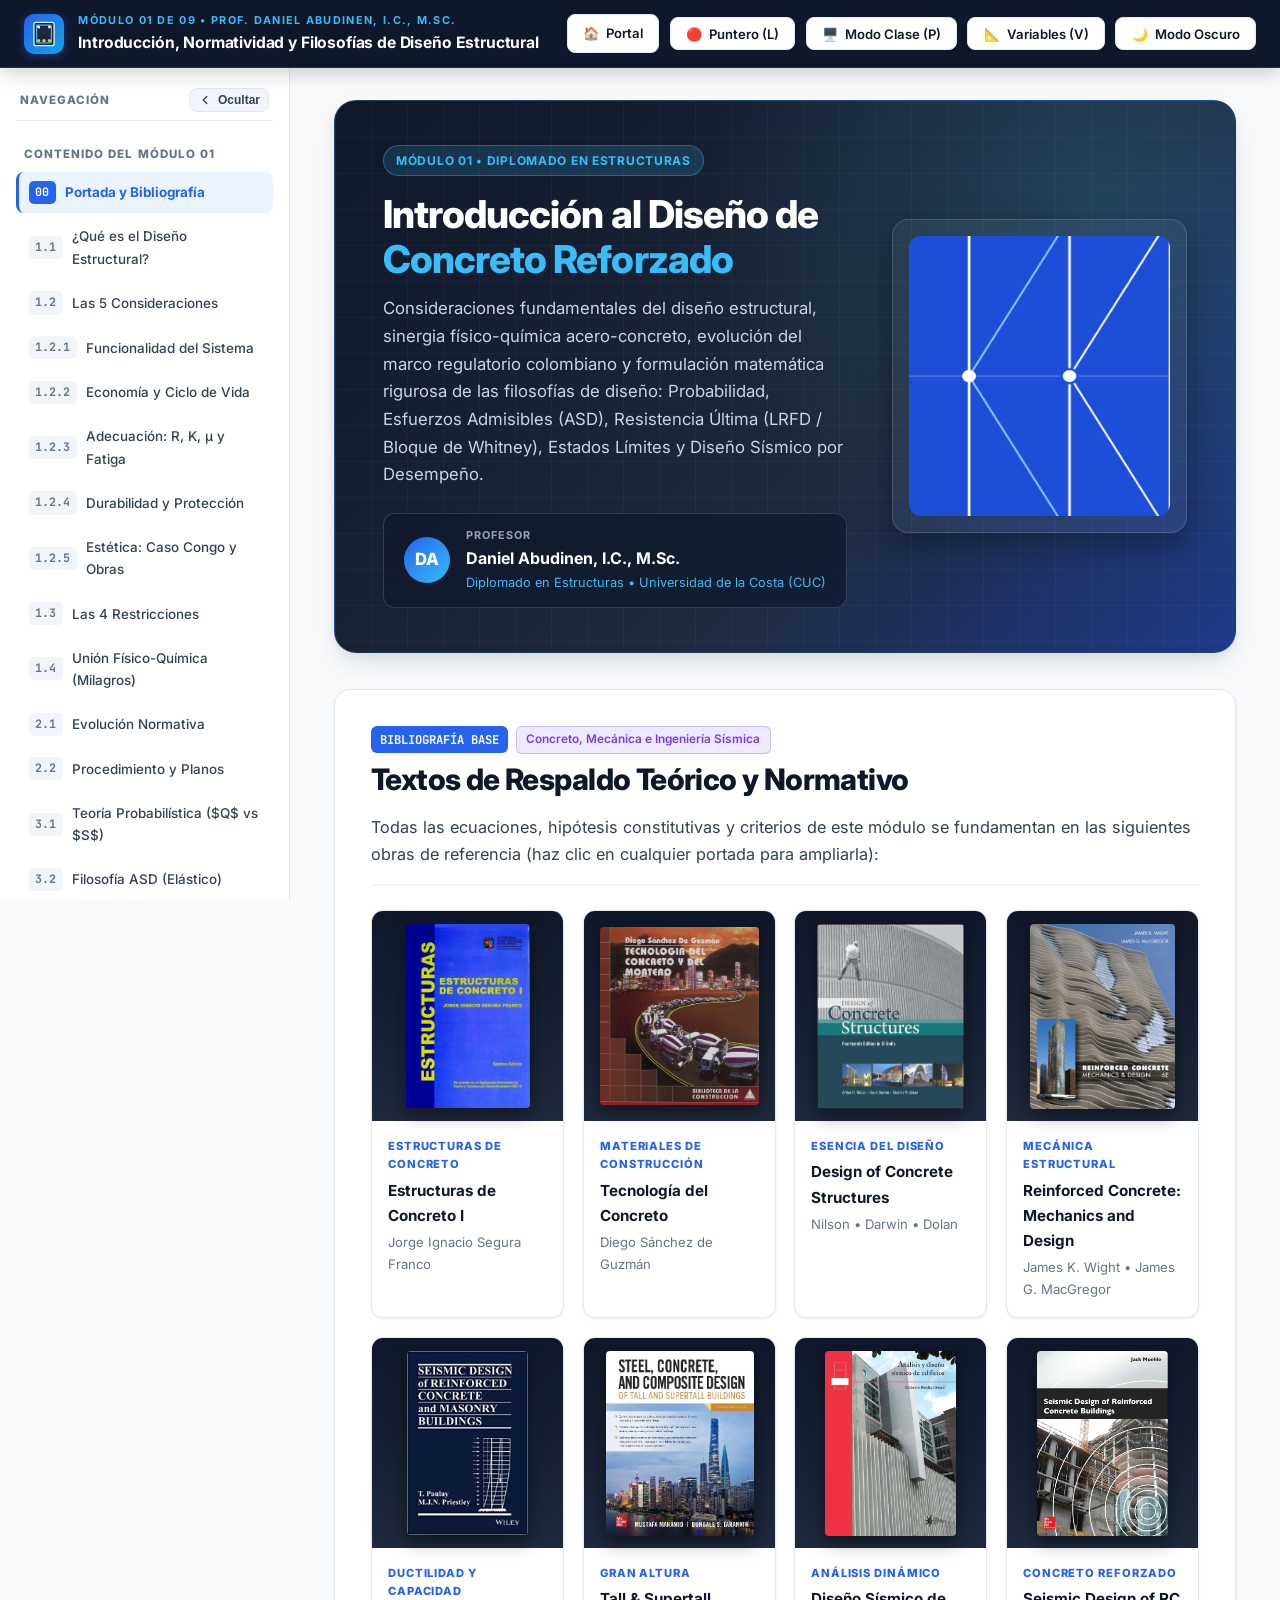
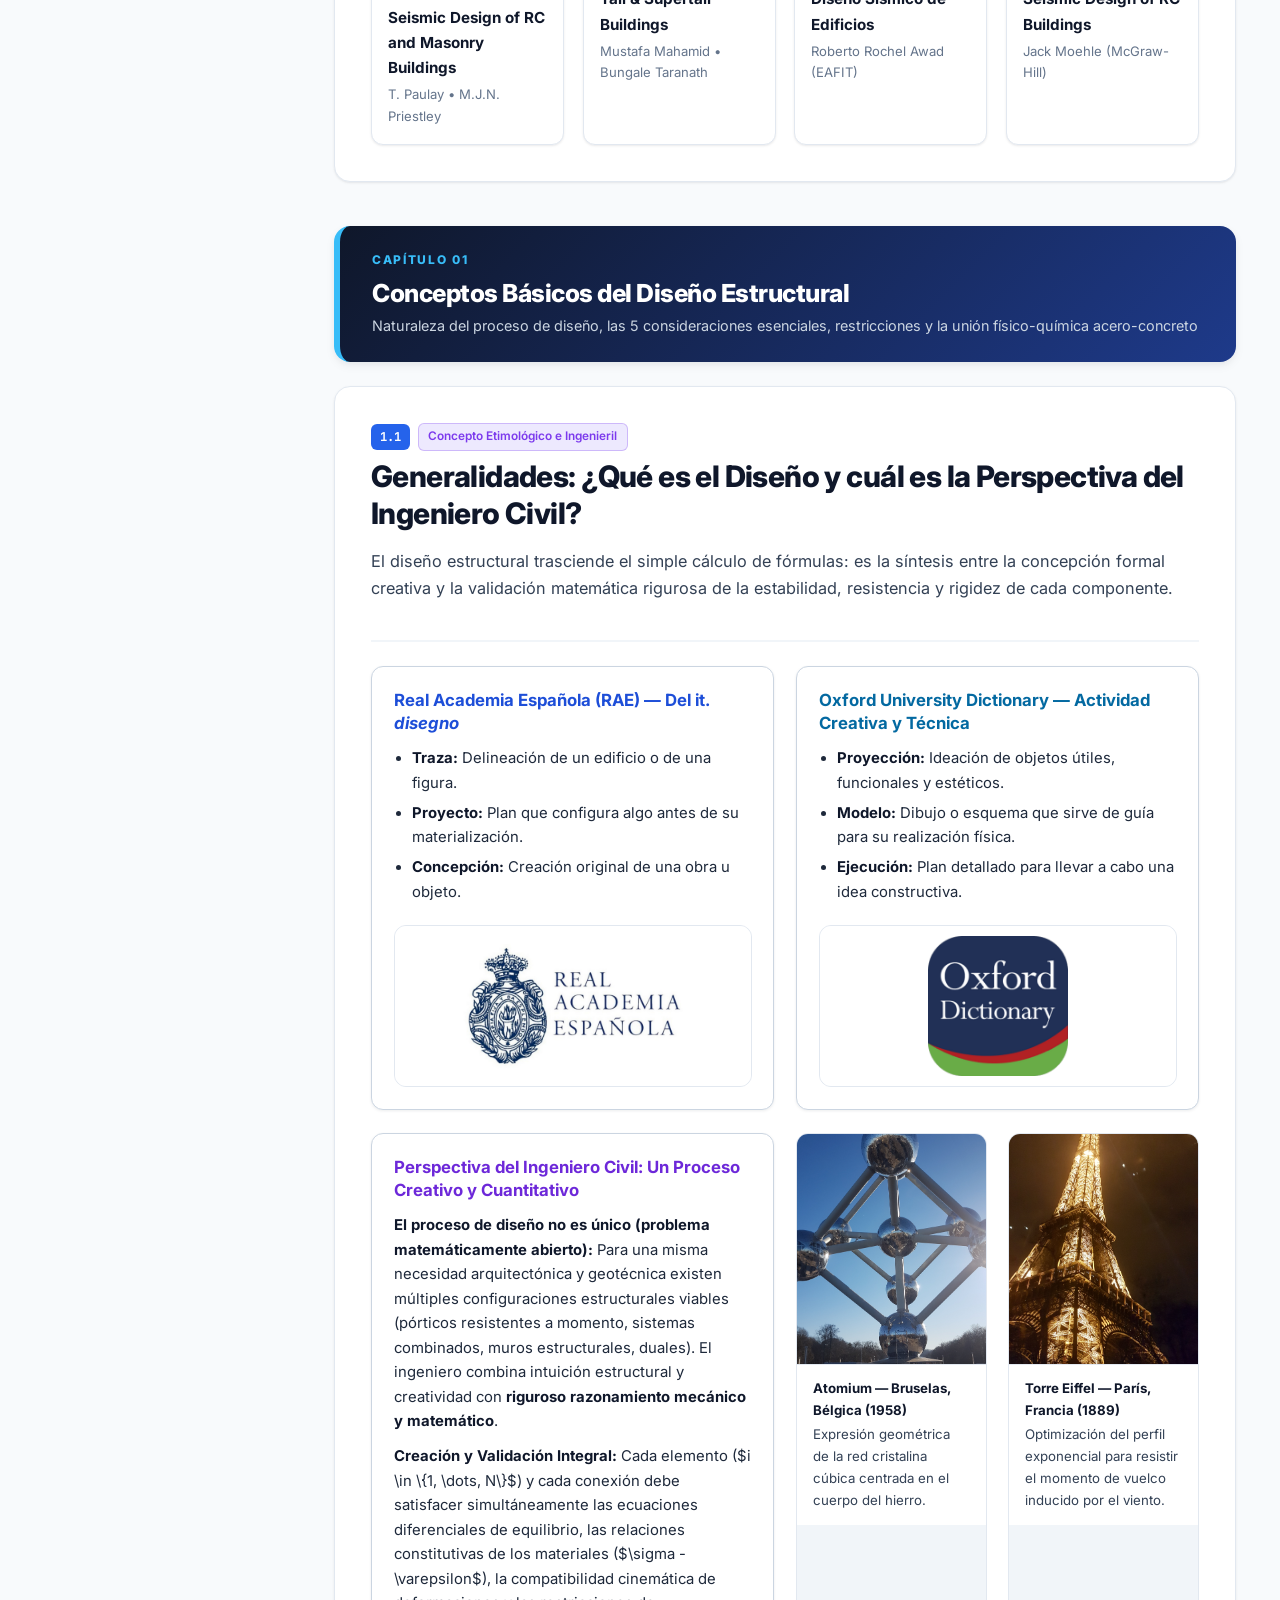
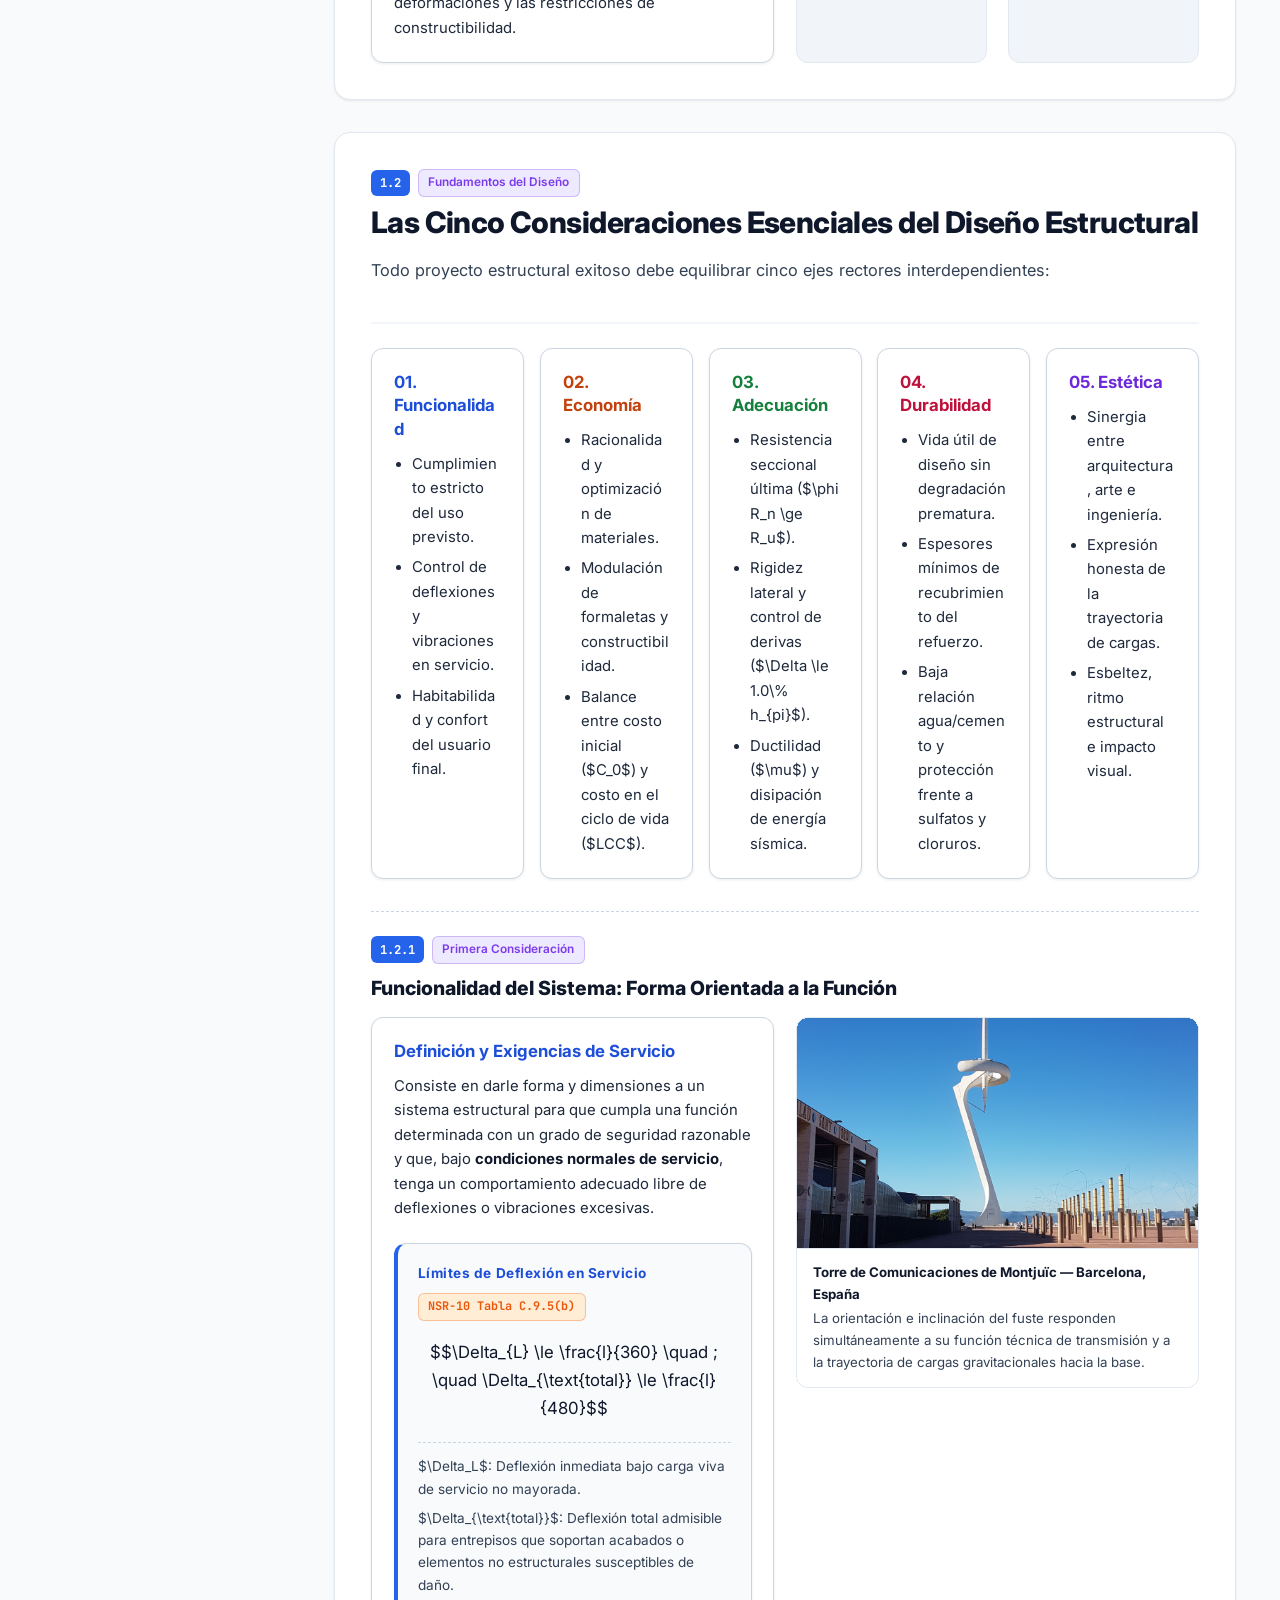
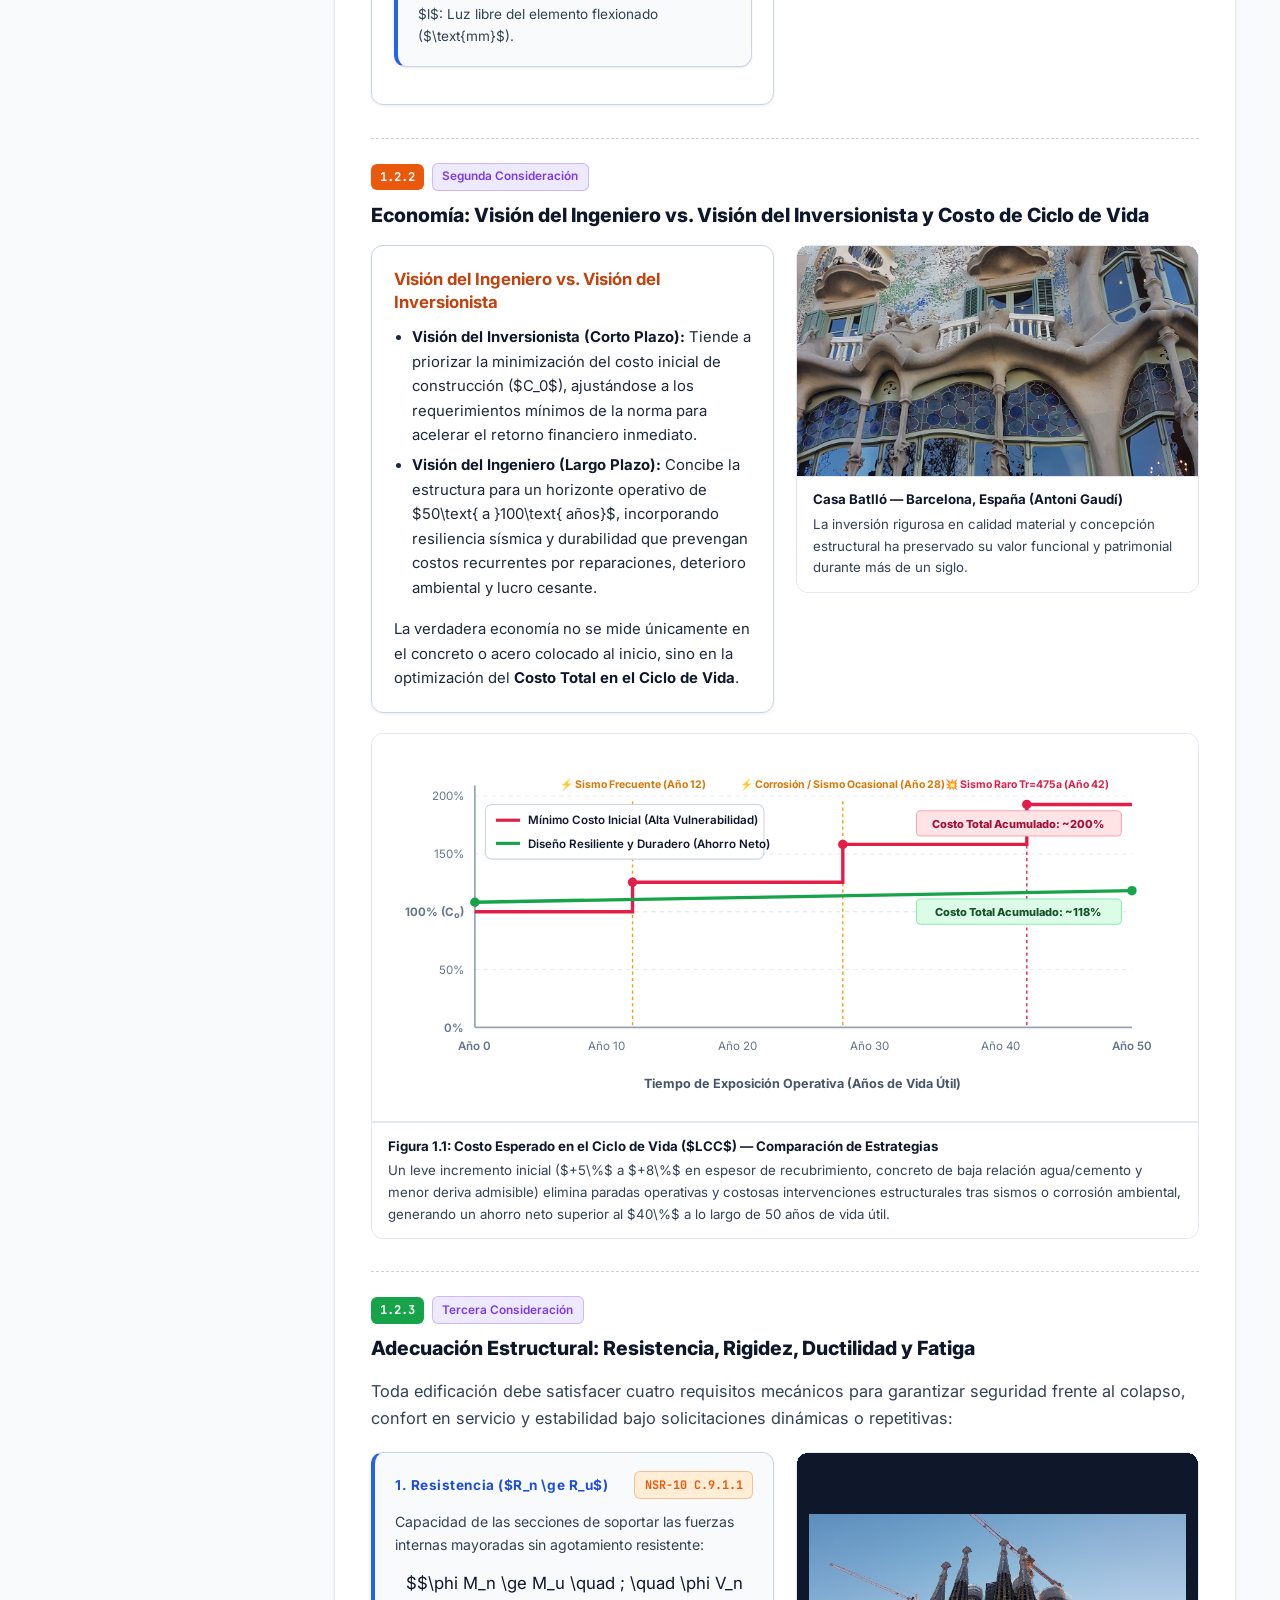
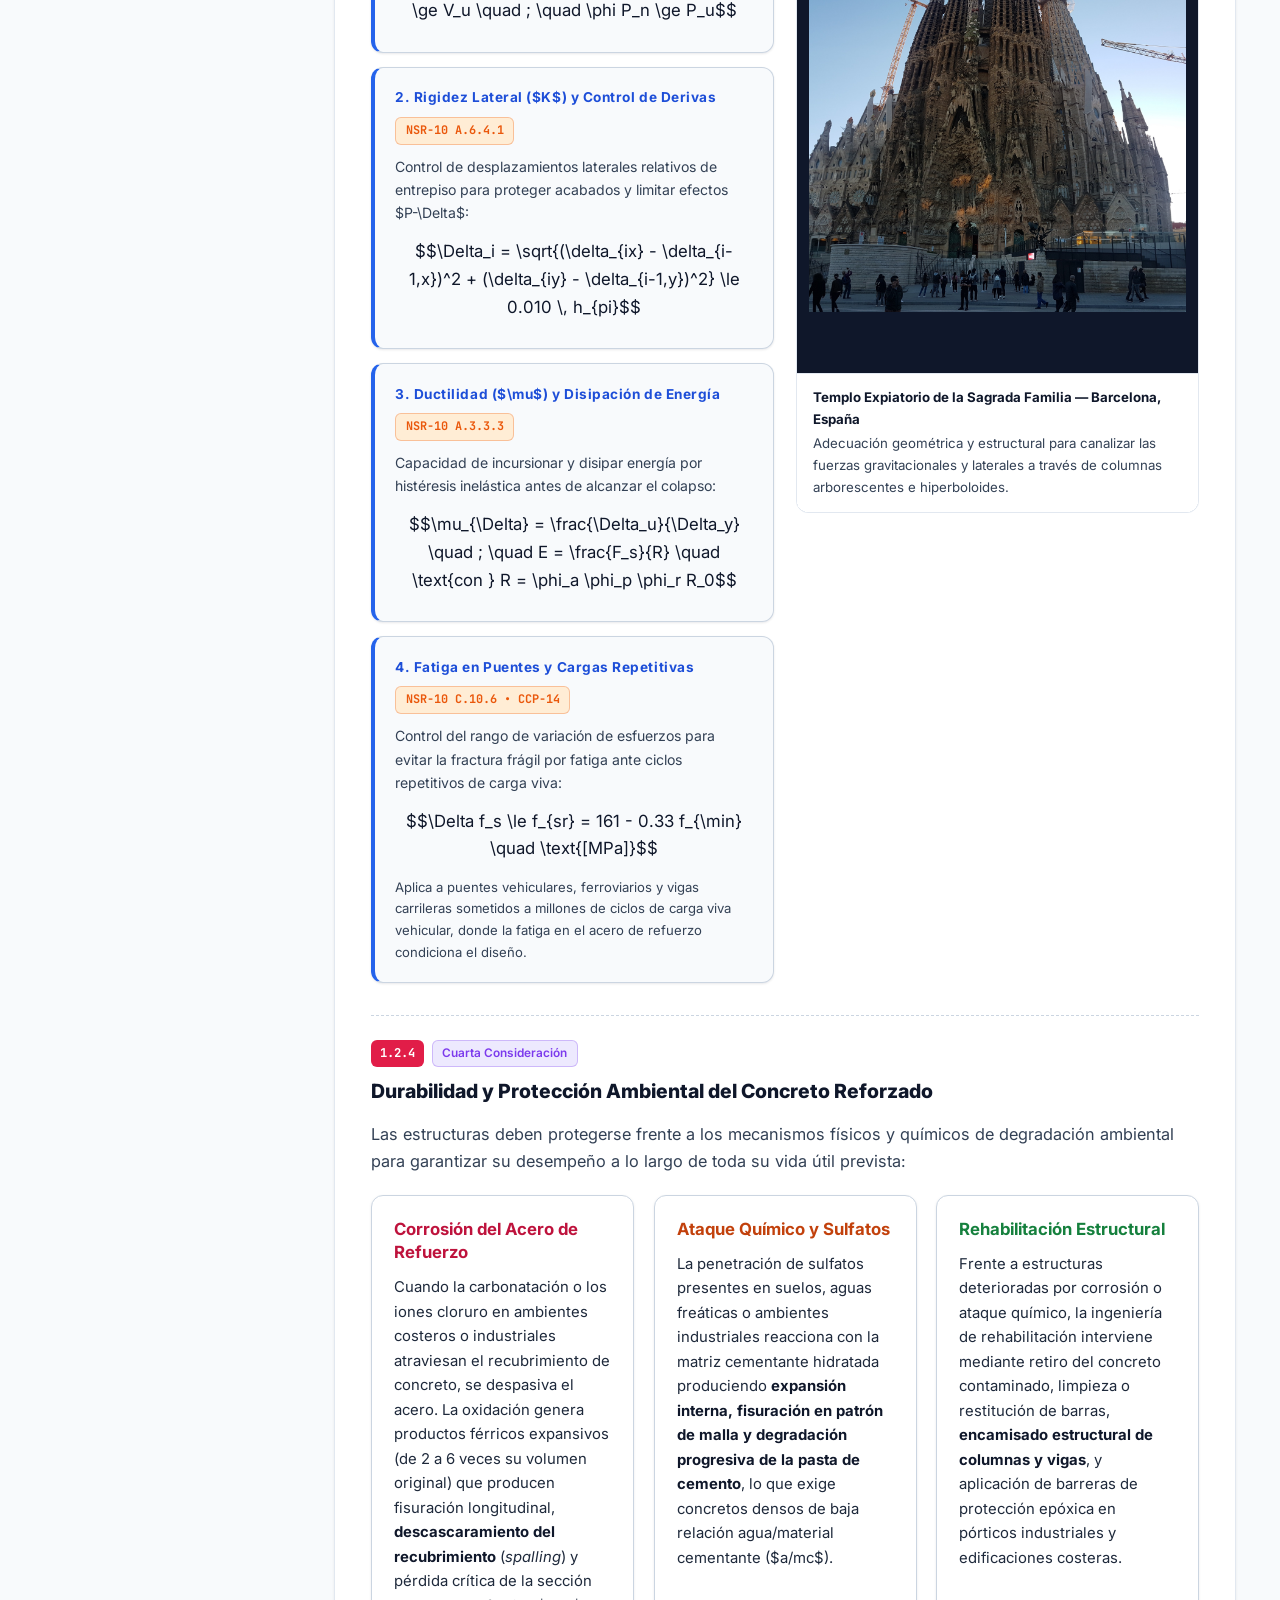
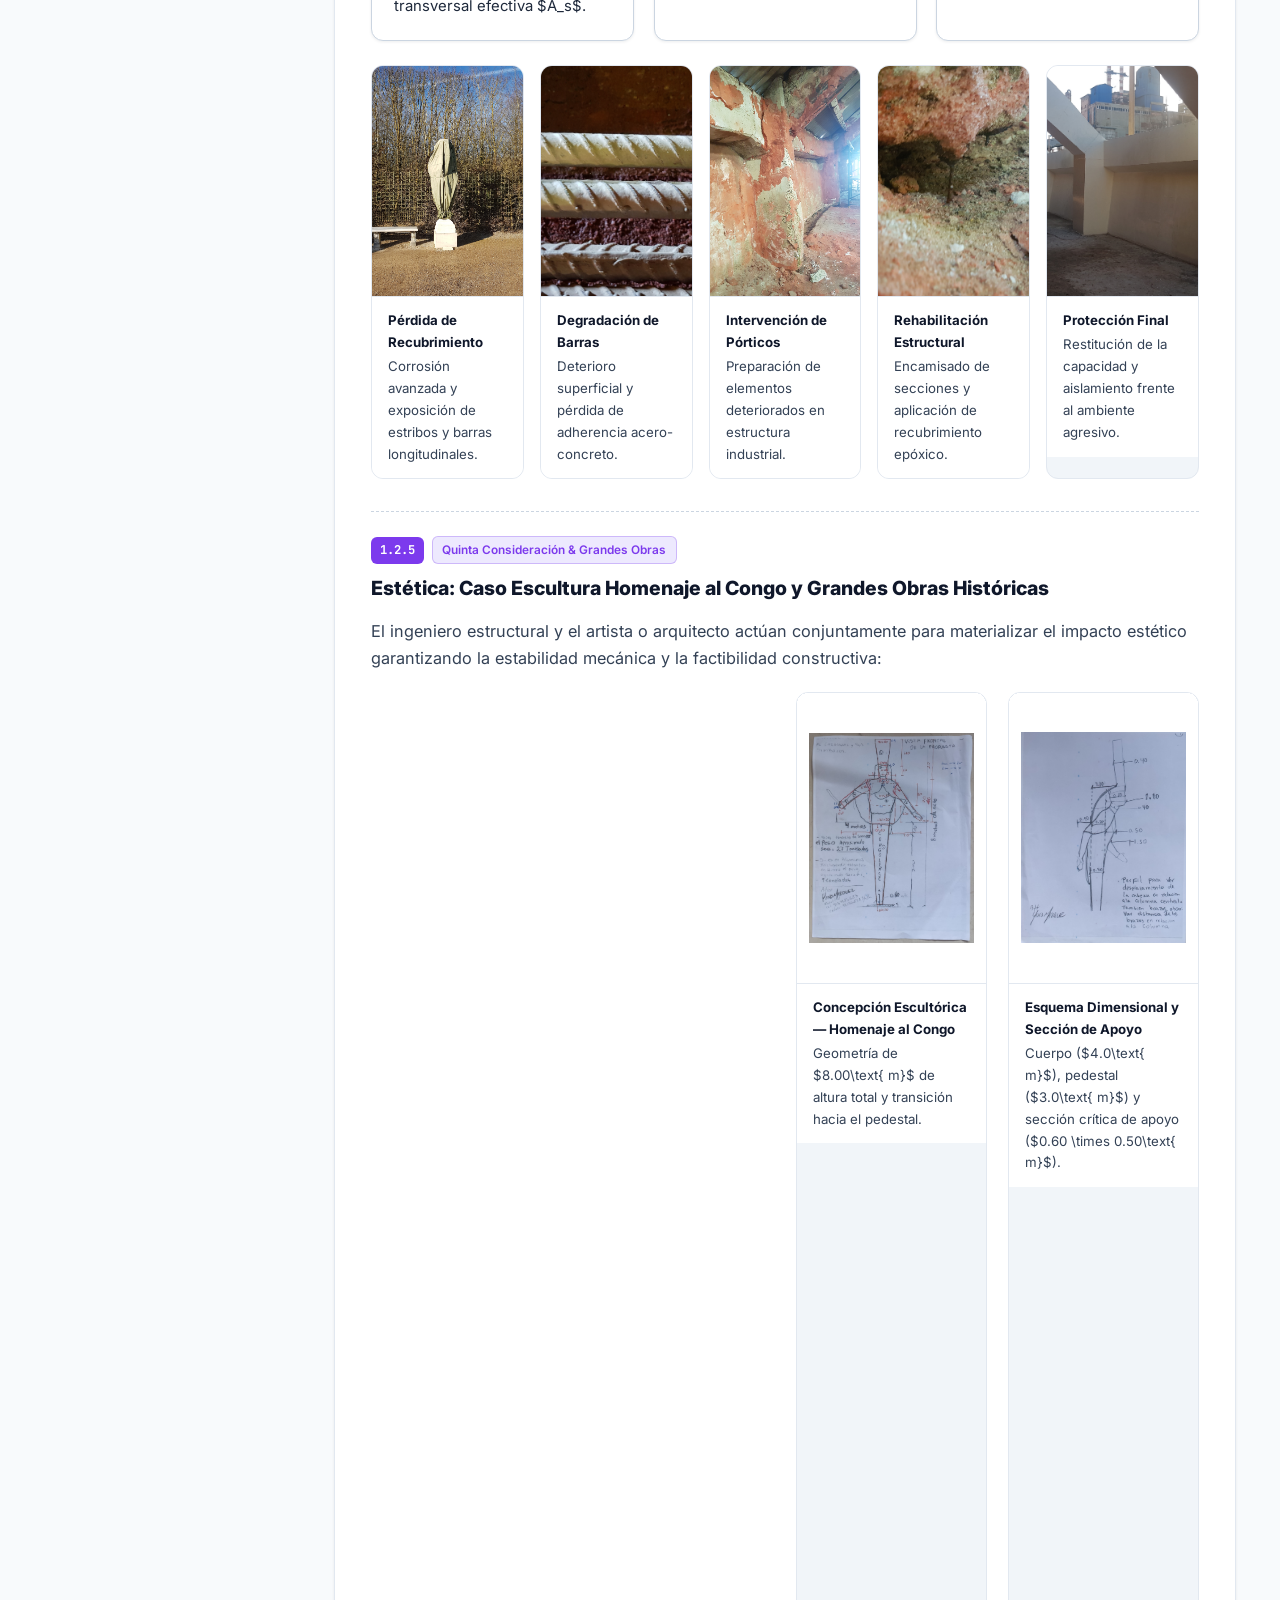
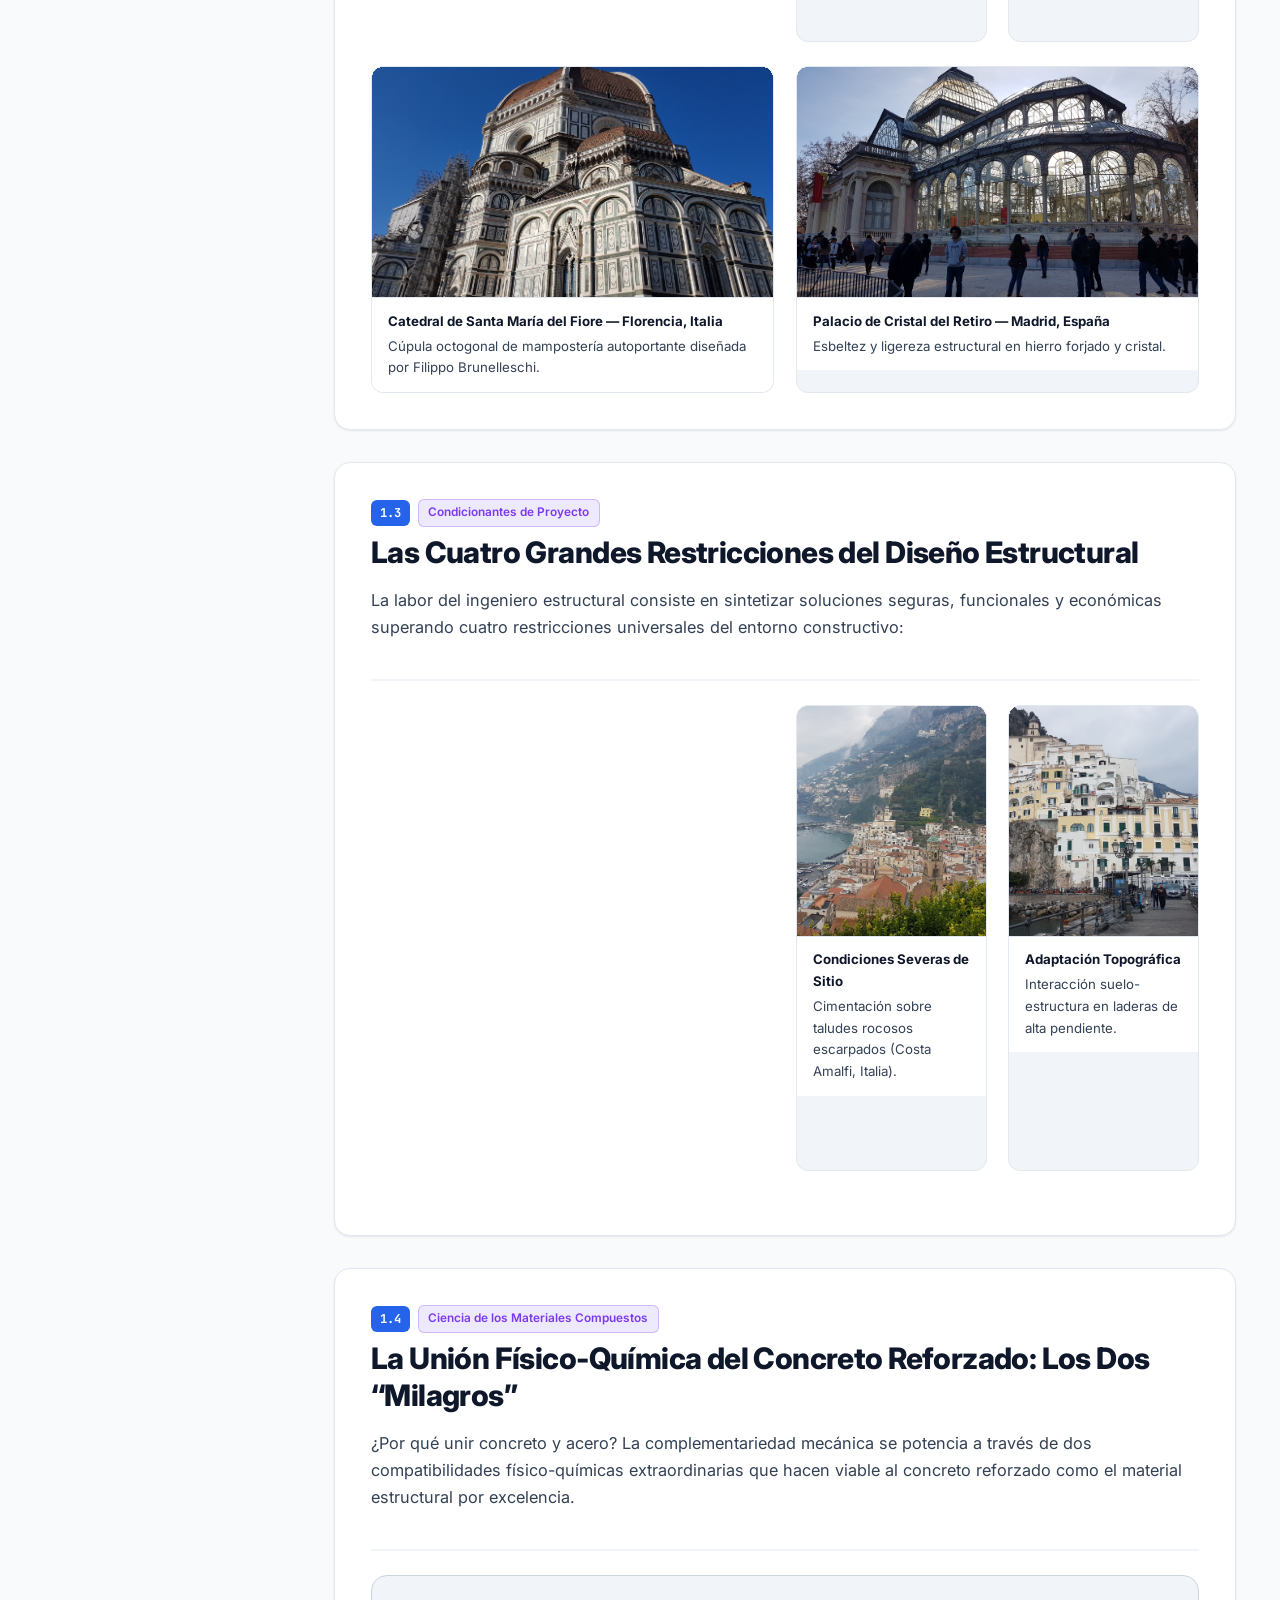
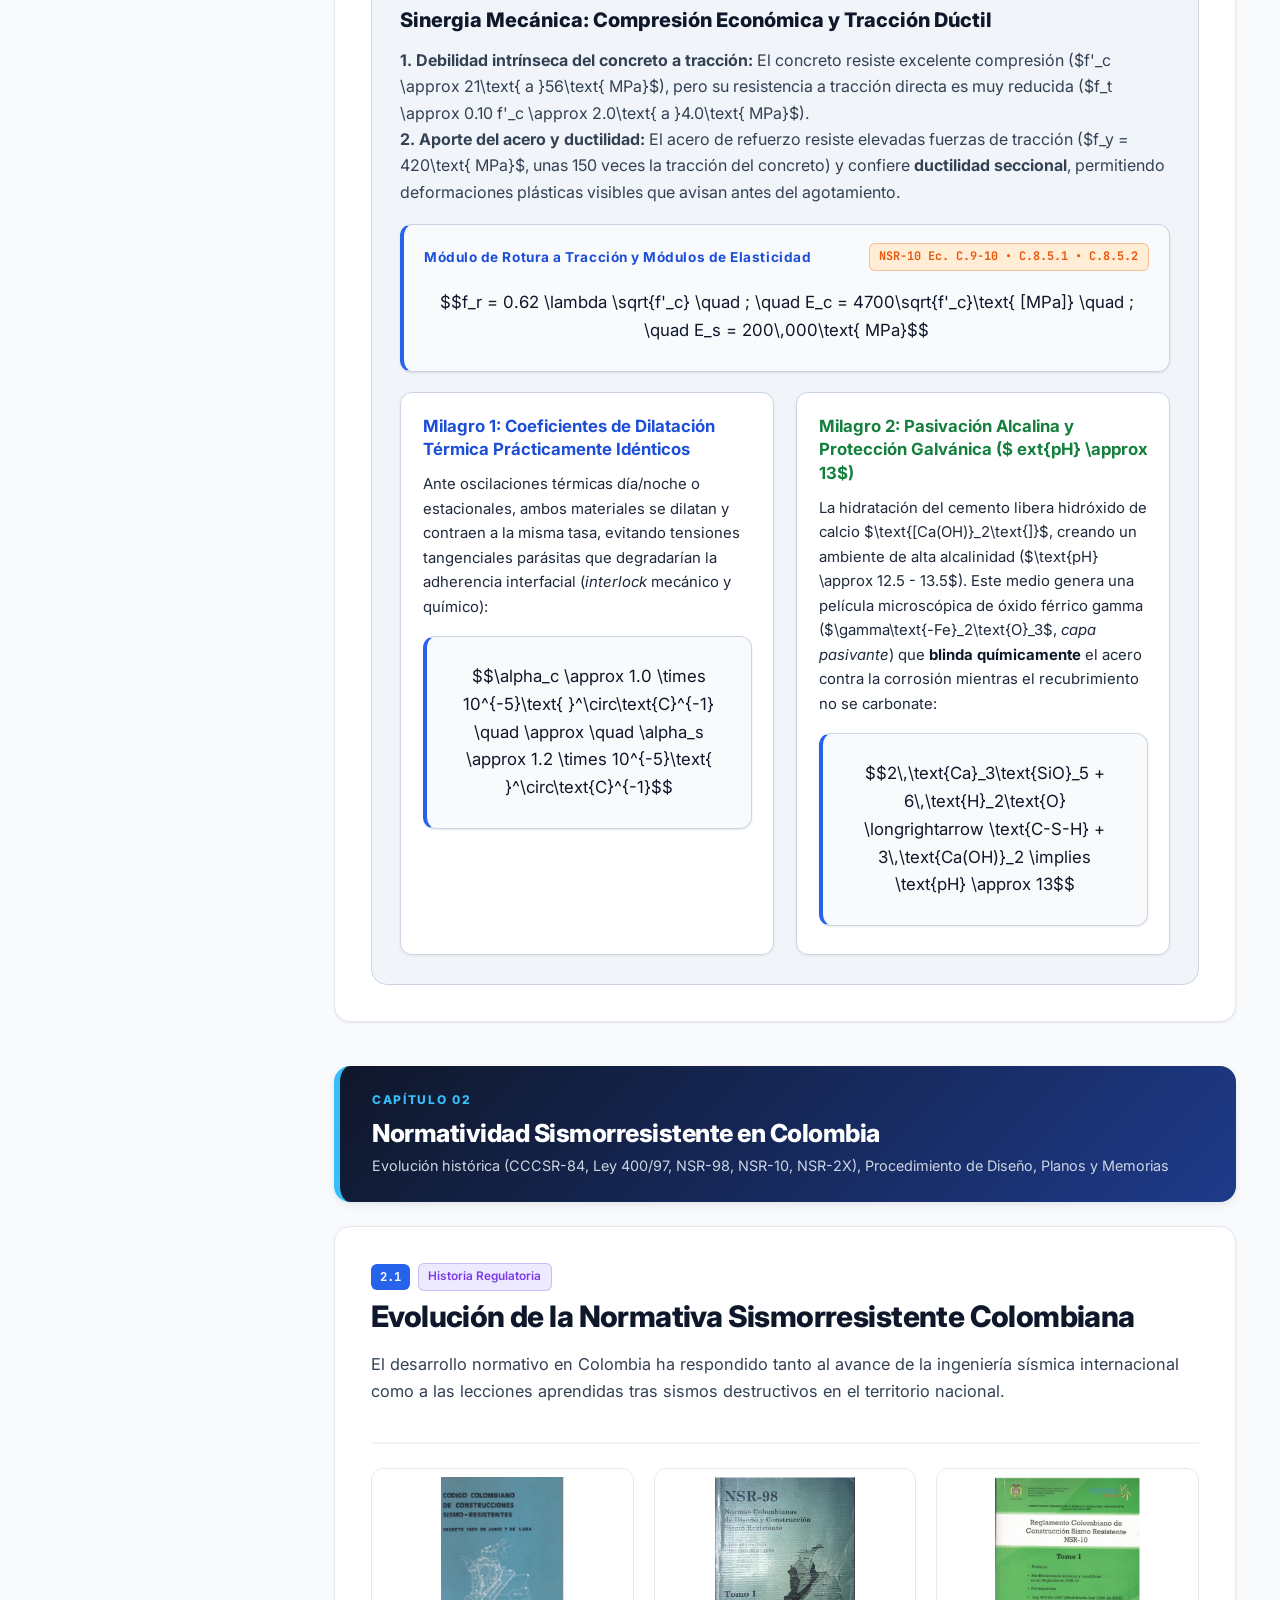
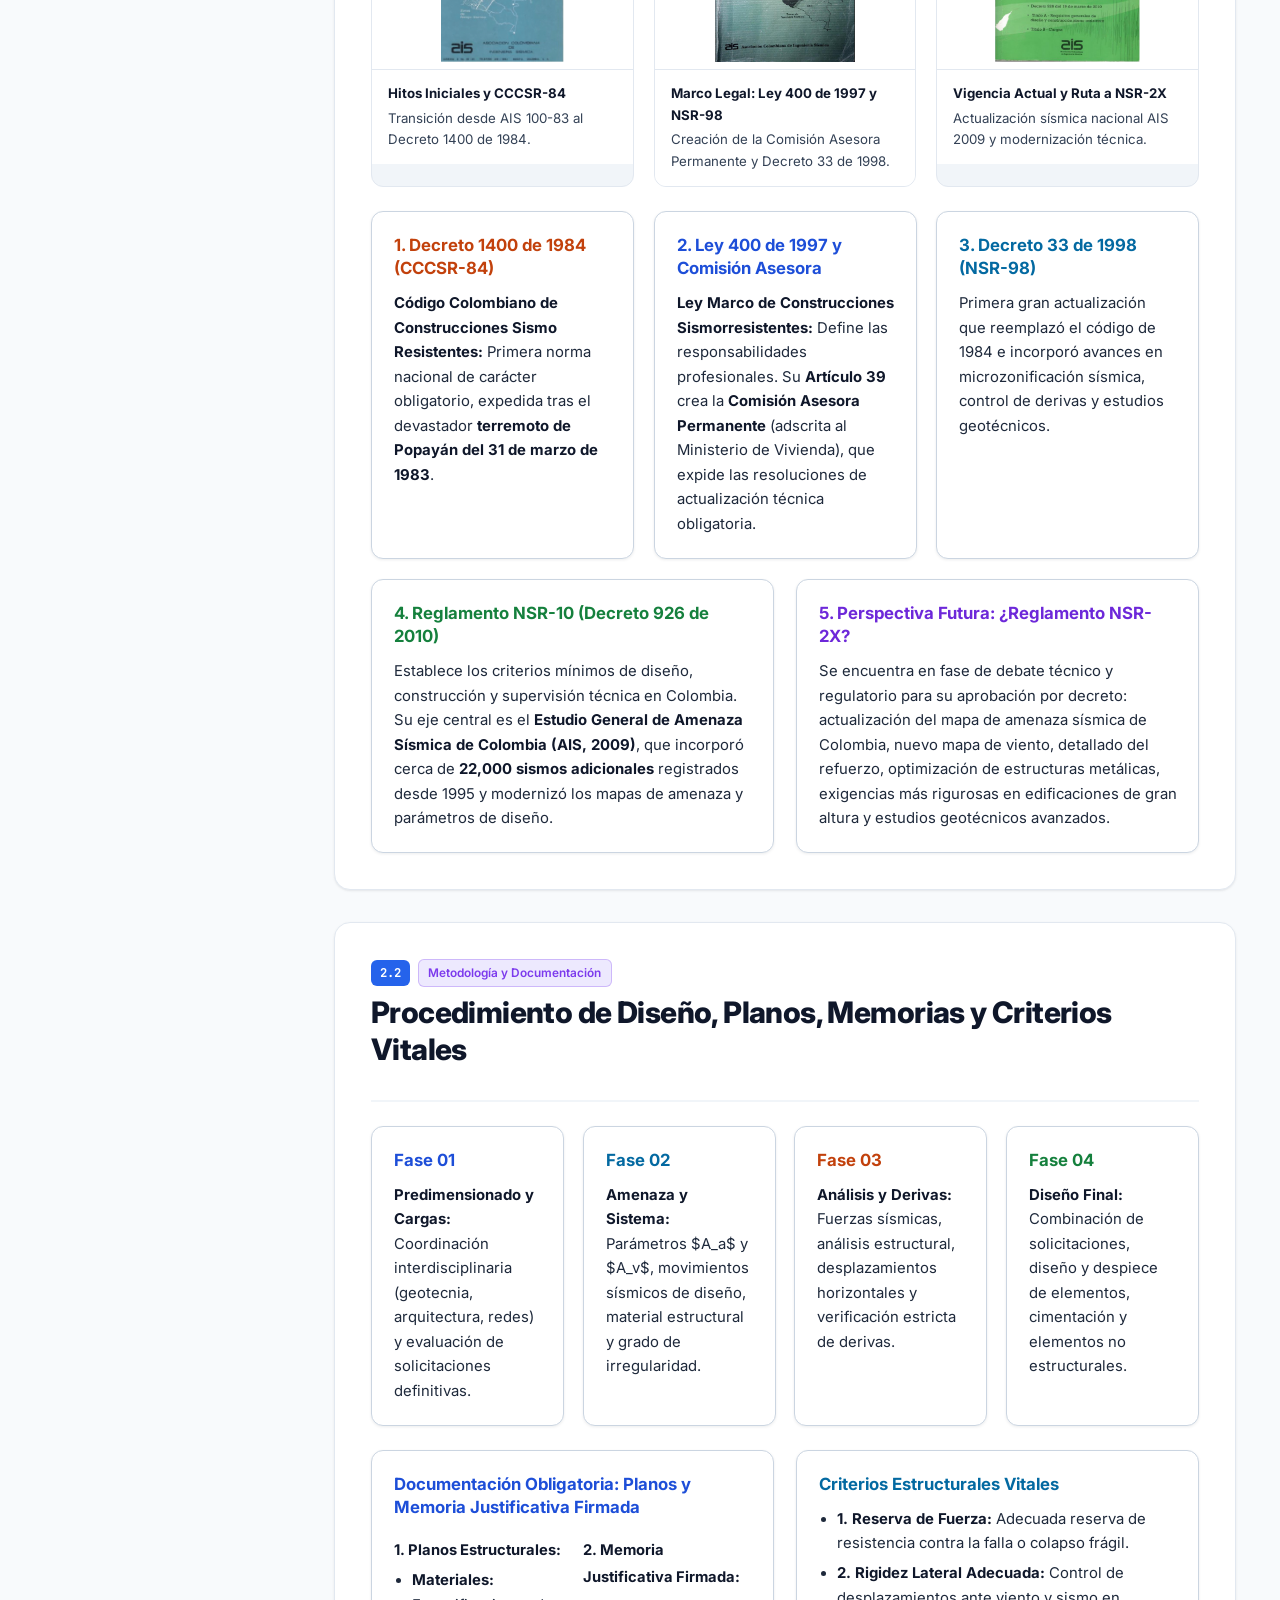
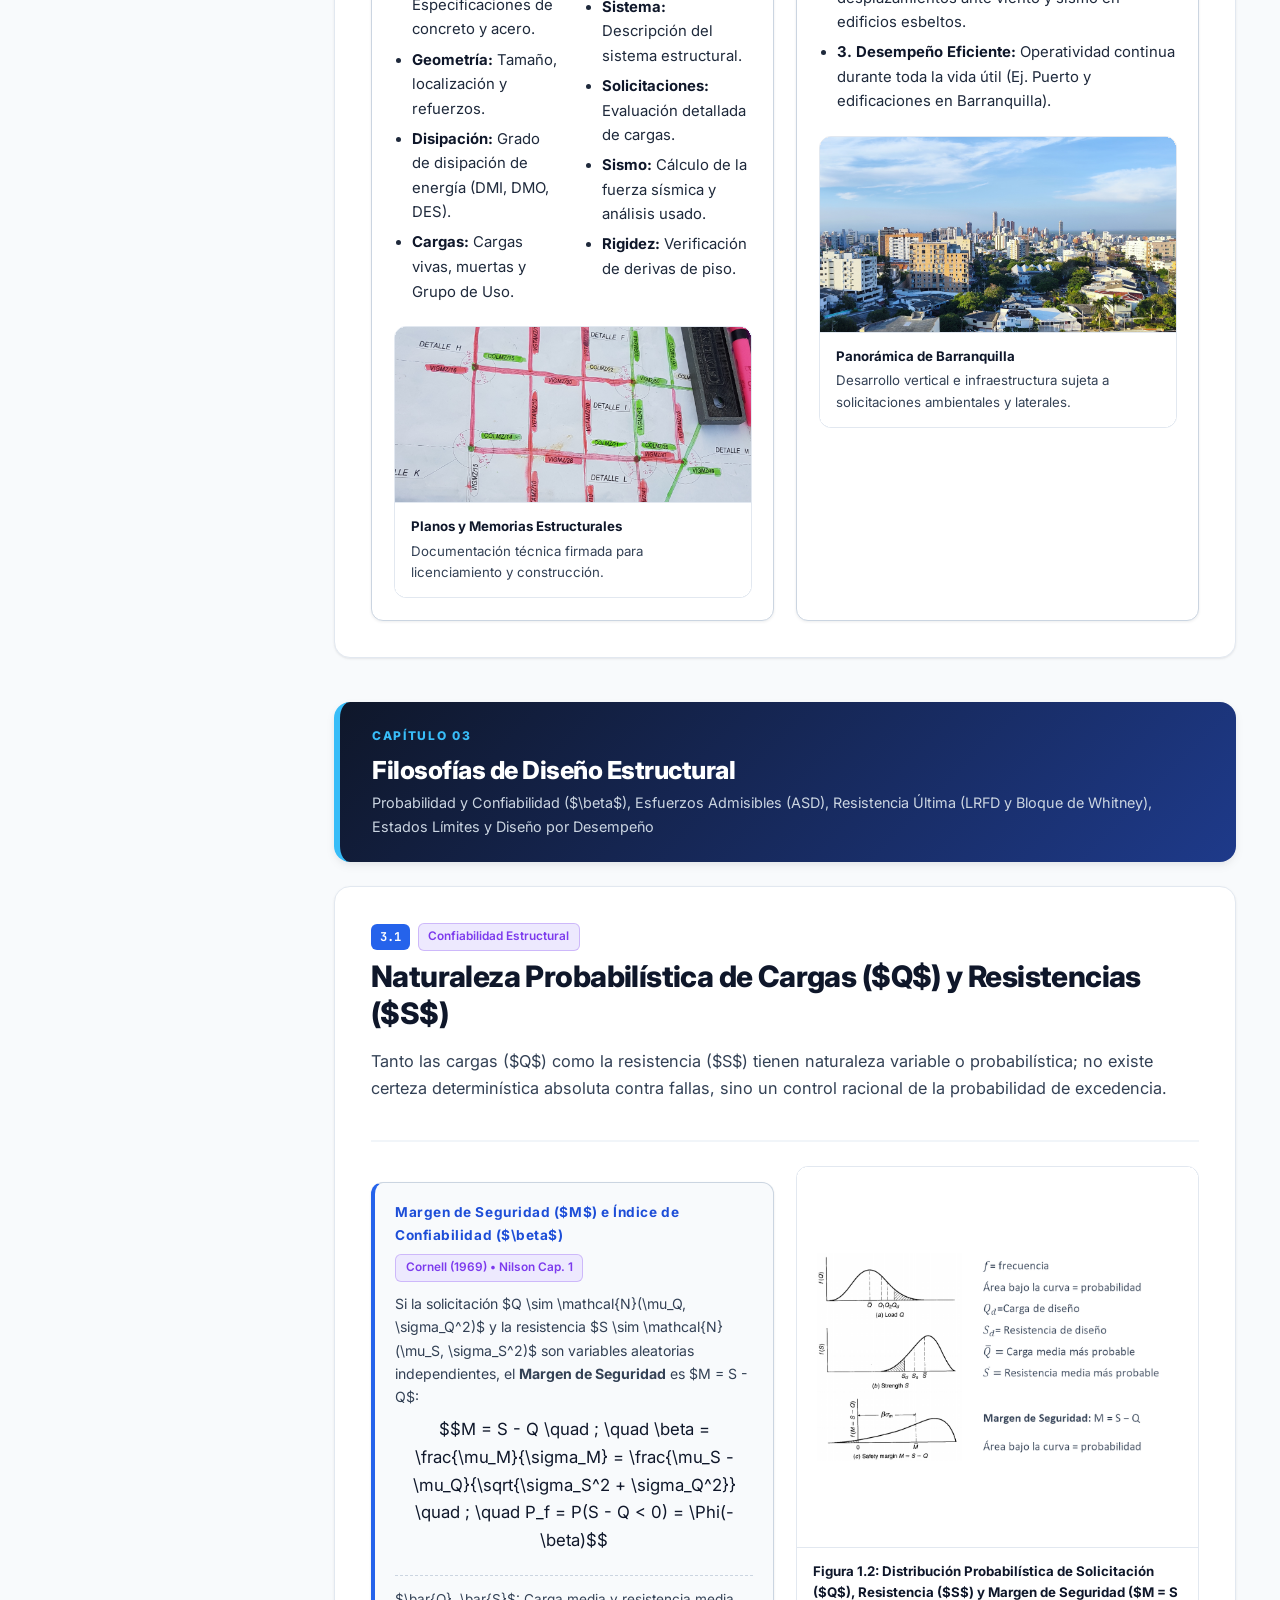
==== modulos/modulo-01-introduccion.html @ 292ea3ef "Diseño responsive y fluido en Portal y Módulos 1-4 + corrección de simuladores Módulo 2" ====
<!DOCTYPE html>
<html lang="es">
<head>
  <meta charset="UTF-8" />
  <meta name="viewport" content="width=device-width, initial-scale=1.0" />
  <title>Módulo 1: Introducción, Normatividad y Filosofías de Diseño | Diplomado Estructuras</title>
  <!-- Google Fonts: Inter & JetBrains Mono -->
  <link rel="preconnect" href="https://fonts.googleapis.com" />
  <link rel="preconnect" href="https://fonts.gstatic.com" crossorigin />
  <link href="https://fonts.googleapis.com/css2?family=Inter:wght@400;500;600;700;800&family=JetBrains+Mono:wght@500;700&display=swap" rel="stylesheet" />
  <!-- KaTeX para renderizado tipográfico de ecuaciones -->
  <link rel="stylesheet" href="https://cdn.jsdelivr.net/npm/katex@0.16.11/dist/katex.min.css" />
  <script defer src="https://cdn.jsdelivr.net/npm/katex@0.16.11/dist/katex.min.js"></script>
  <script defer src="https://cdn.jsdelivr.net/npm/katex@0.16.11/dist/contrib/auto-render.min.js"></script>
  <!-- Sistema de Diseño Unificado -->
  <link rel="stylesheet" href="../assets/css/styles.css?v=20261107" />
  <!-- Favicon e Iconografía Web -->
  <link rel="icon" type="image/png" sizes="32x32" href="[data-uri]" />
  <link rel="icon" type="image/png" sizes="32x32" href="../assets/img/favicon-32x32.png?v=3" />
  <link rel="icon" type="image/png" sizes="16x16" href="../assets/img/favicon-16x16.png?v=3" />
  <link rel="icon" type="image/svg+xml" href="../assets/img/favicon.svg?v=3" />
  <link rel="apple-touch-icon" sizes="180x180" href="../assets/img/apple-touch-icon.png?v=3" />
  <link rel="shortcut icon" href="../favicon.ico?v=3" />
</head>
<body>
  <div id="reading-progress" class="reading-progress"></div>

  <!-- BARRA SUPERIOR GLOBAL -->
  <header class="topbar">
    <div class="topbar-brand">
      <button id="btn-sidebar-toggle" class="btn-sidebar-toggle" aria-label="Abrir Menú de Navegación" title="Menú de Navegación (Ctrl+B)">
        <svg width="20" height="20" viewBox="0 0 24 24" fill="none" stroke="currentColor" stroke-width="2.2" stroke-linecap="round">
          <line x1="3" y1="6" x2="21" y2="6"></line>
          <line x1="3" y1="12" x2="21" y2="12"></line>
          <line x1="3" y1="18" x2="21" y2="18"></line>
        </svg>
      </button>
      <a href="../index.html" class="topbar-logo" title="Volver al Portal Principal — Sección de Viga">
        <svg width="28" height="28" viewBox="0 0 36 36" fill="none" xmlns="http://www.w3.org/2000/svg">
          <rect x="5" y="3" width="26" height="30" rx="2.5" fill="#1E293B" stroke="#E2E8F0" stroke-width="1.8"/>
          <rect x="8.5" y="6.5" width="19" height="23" rx="1.5" stroke="#38BDF8" stroke-width="1.5"/>
          <line x1="8.5" y1="6.5" x2="12.5" y2="10.5" stroke="#38BDF8" stroke-width="1.5" stroke-linecap="round"/>
          <circle cx="11" cy="9" r="1.8" fill="#F8FAFC"/>
          <circle cx="25" cy="9" r="1.8" fill="#F8FAFC"/>
          <circle cx="11" cy="26.5" r="2.2" fill="#FBBF24"/>
          <circle cx="18" cy="26.5" r="2.2" fill="#FBBF24"/>
          <circle cx="25" cy="26.5" r="2.2" fill="#FBBF24"/>
        </svg>
      </a>
      <div class="topbar-title-group">
        <span class="topbar-eyebrow">Módulo 01 de 09 • Prof. Daniel Abudinen, I.C., M.Sc.</span>
        <span class="topbar-title">Introducción, Normatividad y Filosofías de Diseño Estructural</span>
      </div>
    </div>
    <div class="topbar-actions">
      <a href="../index.html" class="btn-control" title="Volver al Portal Principal">
        <span>🏠</span> <span class="btn-label">Portal</span>
      </a>
      <button id="btn-laser" class="btn-control" onclick="toggleLaser()" title="Puntero láser virtual para el docente (Tecla L)">
        <span>🔴</span> <span class="btn-label">Puntero (L)</span>
      </button>
      <button id="btn-presentation" class="btn-control" onclick="togglePresentationMode()" title="Conmutar entre Modo Estudio y Modo Clase Magistral (Tecla P)">
        <span>🖥️</span> <span class="btn-label">Modo Clase (P)</span>
      </button>
      <button id="btn-variables" class="btn-control" onclick="toggleVariablesModal()" title="Consultar Nomenclatura, Variables y Unidades del Módulo (Tecla V)">
        <span>📐</span> <span class="btn-label">Variables (V)</span>
      </button>
      <button id="btn-theme" class="btn-control" onclick="toggleTheme()" title="Conmutar Tema Claro/Oscuro">
        <span>🌙</span> <span class="btn-label">Modo Oscuro</span>
      </button>
    </div>
  </header>

  <div class="workspace-layout">
    <!-- BARRA LATERAL DE NAVEGACIÓN (TOC + CONMUTADOR DE MÓDULOS) -->
    <aside class="sidebar">
      <div>
        <div class="sidebar-section-title">Contenido del Módulo 01</div>
        <ul class="toc-list">
          <li><a href="#portada-mod01" class="toc-link active"><span class="toc-num">00</span> Portada y Bibliografía</a></li>
          <li><a href="#sec-concepto-diseno" class="toc-link"><span class="toc-num">1.1</span> ¿Qué es el Diseño Estructural?</a></li>
          <li><a href="#sec-consideraciones" class="toc-link"><span class="toc-num">1.2</span> Las 5 Consideraciones</a></li>
          <li><a href="#sec-funcionalidad" class="toc-link"><span class="toc-num">1.2.1</span> Funcionalidad del Sistema</a></li>
          <li><a href="#sec-economia" class="toc-link"><span class="toc-num">1.2.2</span> Economía y Ciclo de Vida</a></li>
          <li><a href="#sec-adecuacion" class="toc-link"><span class="toc-num">1.2.3</span> Adecuación: R, K, μ y Fatiga</a></li>
          <li><a href="#sec-durabilidad" class="toc-link"><span class="toc-num">1.2.4</span> Durabilidad y Protección</a></li>
          <li><a href="#sec-estetica-congo" class="toc-link"><span class="toc-num">1.2.5</span> Estética: Caso Congo y Obras</a></li>
          <li><a href="#sec-restricciones" class="toc-link"><span class="toc-num">1.3</span> Las 4 Restricciones</a></li>
          <li><a href="#sec-milagros" class="toc-link"><span class="toc-num">1.4</span> Unión Físico-Química (Milagros)</a></li>
          <li><a href="#sec-evolucion-normativa" class="toc-link"><span class="toc-num">2.1</span> Evolución Normativa</a></li>
          <li><a href="#sec-procedimiento-memorias" class="toc-link"><span class="toc-num">2.2</span> Procedimiento y Planos</a></li>
          <li><a href="#sec-probabilidad" class="toc-link"><span class="toc-num">3.1</span> Teoría Probabilística ($Q$ vs $S$)</a></li>
          <li><a href="#sec-asd-elastico" class="toc-link"><span class="toc-num">3.2</span> Filosofía ASD (Elástico)</a></li>
          <li><a href="#sec-lrfd-whitney" class="toc-link"><span class="toc-num">3.3</span> Filosofía LRFD y Whitney</a></li>
          <li><a href="#sec-estados-limites" class="toc-link"><span class="toc-num">3.4</span> Diseño por Estados Límites</a></li>
          <li><a href="#sec-desempeno-vision2000" class="toc-link"><span class="toc-num">3.5</span> Diseño por Desempeño (PBEE)</a></li>
          <li><a href="#sec-lab-interactivo" class="toc-link"><span class="toc-num">4.0</span> Laboratorio Matemático</a></li>
        </ul>
      </div>

      <div>
        <div class="sidebar-section-title">Ruta de Módulos</div>
        <div class="module-switcher">
          <a href="modulo-01-introduccion.html" class="module-pill current">
            <span>Mód. 01: Introducción y Filosofías</span>
            <span>●</span>
          </a>
          <a href="modulo-02-predimensionamiento.html" class="module-pill">
            <span>Mód. 02: Predimensionamiento</span>
            <span>→</span>
          </a>
          <a href="modulo-03-flexion-vigas.html" class="module-pill">
            <span>Mód. 03: Flexión en Vigas</span>
            <span>✓</span>
          </a>
          <a href="modulo-04-cortante-vigas.html" class="module-pill">
            <span>Mód. 04: Cortante en Vigas</span>
            <span>✓</span>
          </a>
          <a href="modulo-05-columnas.html" class="module-pill">
            <span>Mód. 05: Diseño de Columnas</span>
            <span>✓</span>
          </a>
          <a href="modulo-06-losas.html" class="module-pill">
            <span>Mód. 06: Losas de Entrepiso</span>
            <span>✓</span>
          </a>
          <a href="modulo-07-cimentaciones.html" class="module-pill">
            <span>Mód. 07: Cimentaciones</span>
            <span>✓</span>
          </a>
          <a href="modulo-08-despiece.html" class="module-pill">
            <span>Mód. 08: Longitud de Desarrollo y Despiece</span>
            <span>✓</span>
          </a>
          <a href="modulo-09-sismico.html" class="module-pill">
            <span>Mód. 09: Diseño Sismorresistente</span>
            <span>✓</span>
          </a>
        </div>
      </div>
    </aside>

    <!-- CONTENIDO PRINCIPAL DEL MÓDULO 1 -->
    <main class="main-content">
      <!-- 00. PORTADA DEL MÓDULO -->
      <section class="hero-banner" id="portada-mod01">
        <div class="hero-grid">
          <div>
            <div class="hero-badge-row">
              <span class="hero-badge">Módulo 01 • Diplomado en Estructuras</span>
            </div>
            <h1 class="hero-title">
              Introducción al Diseño de <span>Concreto Reforzado</span>
            </h1>
            <p class="hero-subtitle">
              Consideraciones fundamentales del diseño estructural, sinergia físico-química acero-concreto, evolución del marco regulatorio colombiano y formulación matemática rigurosa de las filosofías de diseño: Probabilidad, Esfuerzos Admisibles (ASD), Resistencia Última (LRFD / Bloque de Whitney), Estados Límites y Diseño Sísmico por Desempeño.
            </p>
            <div class="professor-card">
              <div class="professor-avatar">DA</div>
              <div class="professor-info">
                <span class="professor-label">Profesor</span>
                <span class="professor-name">Daniel Abudinen, I.C., M.Sc.</span>
                <span class="professor-inst">Diplomado en Estructuras • Universidad de la Costa (CUC)</span>
              </div>
            </div>
          </div>
          <div class="hero-visual-box">
            <img src="../assets/img/mod01/image1.png" alt="Diseño de Concreto Reforzado - Introducción" />
          </div>
        </div>
      </section>

      <!-- BIBLIOGRAFÍA DE RESPALDO DEL MÓDULO -->
      <section class="lesson-section" id="sec-bibliografia-mod1">
        <div class="section-header">
          <div>
            <div class="section-tag-row">
              <span class="section-num-badge">BIBLIOGRAFÍA BASE</span>
              <span class="ref-badge">Concreto, Mecánica e Ingeniería Sísmica</span>
            </div>
            <h2 class="section-title">Textos de Respaldo Teórico y Normativo</h2>
            <p class="section-lead" style="margin-bottom: 0;">
              Todas las ecuaciones, hipótesis constitutivas y criterios de este módulo se fundamentan en las siguientes obras de referencia (haz clic en cualquier portada para ampliarla):
            </p>
          </div>
        </div>

        <div class="grid-4" style="margin-bottom: 1.25rem;">
          <div class="book-card">
            <div class="book-cover-wrap"><img src="../assets/img/mod01/image2.jpeg" alt="Estructuras de Concreto - Jorge Ignacio Segura Franco" /></div>
            <div class="book-meta">
              <span class="book-category">Estructuras de Concreto</span>
              <span class="book-title">Estructuras de Concreto I</span>
              <span class="book-author">Jorge Ignacio Segura Franco</span>
            </div>
          </div>
          <div class="book-card">
            <div class="book-cover-wrap"><img src="../assets/img/mod01/image3.jpeg" alt="Tecnología del Concreto - Diego Sánchez de Guzmán" /></div>
            <div class="book-meta">
              <span class="book-category">Materiales de Construcción</span>
              <span class="book-title">Tecnología del Concreto</span>
              <span class="book-author">Diego Sánchez de Guzmán</span>
            </div>
          </div>
          <div class="book-card">
            <div class="book-cover-wrap"><img src="../assets/img/mod01/image4.jpeg" alt="Design of Concrete Structures - Nilson, Darwin, Dolan" /></div>
            <div class="book-meta">
              <span class="book-category">Esencia del Diseño</span>
              <span class="book-title">Design of Concrete Structures</span>
              <span class="book-author">Nilson • Darwin • Dolan</span>
            </div>
          </div>
          <div class="book-card">
            <div class="book-cover-wrap"><img src="../assets/img/mod01/image5.jpeg" alt="Reinforced Concrete Mechanics and Design - Wight & MacGregor" /></div>
            <div class="book-meta">
              <span class="book-category">Mecánica Estructural</span>
              <span class="book-title">Reinforced Concrete: Mechanics and Design</span>
              <span class="book-author">James K. Wight • James G. MacGregor</span>
            </div>
          </div>
        </div>

        <div class="grid-4">
          <div class="book-card">
            <div class="book-cover-wrap"><img src="../assets/img/mod01/image7.jpeg" alt="Seismic Design of RC - Paulay & Priestley" /></div>
            <div class="book-meta">
              <span class="book-category">Ductilidad y Capacidad</span>
              <span class="book-title">Seismic Design of RC and Masonry Buildings</span>
              <span class="book-author">T. Paulay • M.J.N. Priestley</span>
            </div>
          </div>
          <div class="book-card">
            <div class="book-cover-wrap"><img src="../assets/img/mod01/image6.jpeg" alt="Tall & Supertall Buildings - Mahamid & Taranath" /></div>
            <div class="book-meta">
              <span class="book-category">Gran Altura</span>
              <span class="book-title">Tall &amp; Supertall Buildings</span>
              <span class="book-author">Mustafa Mahamid • Bungale Taranath</span>
            </div>
          </div>
          <div class="book-card">
            <div class="book-cover-wrap"><img src="../assets/img/mod01/image8.jpeg" alt="Diseño Sísmico de Edificios - Roberto Rochel Awad" /></div>
            <div class="book-meta">
              <span class="book-category">Análisis Dinámico</span>
              <span class="book-title">Diseño Sísmico de Edificios</span>
              <span class="book-author">Roberto Rochel Awad (EAFIT)</span>
            </div>
          </div>
          <div class="book-card">
            <div class="book-cover-wrap"><img src="../assets/img/mod01/image9.png" alt="Seismic Design of RC - Jack Moehle" /></div>
            <div class="book-meta">
              <span class="book-category">Concreto Reforzado</span>
              <span class="book-title">Seismic Design of RC Buildings</span>
              <span class="book-author">Jack Moehle (McGraw-Hill)</span>
            </div>
          </div>
        </div>
      </section>

      <!-- =====================================================================
           CAPÍTULO I: CONCEPTOS BÁSICOS, CONSIDERACIONES Y RESTRICCIONES
           ===================================================================== -->
      <div class="chapter-divider" id="cap-01">
        <div>
          <div class="chapter-divider-eyebrow">Capítulo 01</div>
          <div class="chapter-divider-title">Conceptos Básicos del Diseño Estructural</div>
          <div class="chapter-divider-sub">Naturaleza del proceso de diseño, las 5 consideraciones esenciales, restricciones y la unión físico-química acero-concreto</div>
        </div>
      </div>

      <!-- 1.1 ¿QUÉ ES EL DISEÑO? Y PERSPECTIVA DEL INGENIERO CIVIL -->
      <section class="lesson-section" id="sec-concepto-diseno">
        <div class="section-header">
          <div>
            <div class="section-tag-row">
              <span class="section-num-badge">1.1</span>
              <span class="ref-badge">Concepto Etimológico e Ingenieril</span>
            </div>
            <h2 class="section-title">Generalidades: ¿Qué es el Diseño y cuál es la Perspectiva del Ingeniero Civil?</h2>
            <p class="section-lead">
              El diseño estructural trasciende el simple cálculo de fórmulas: es la síntesis entre la concepción formal creativa y la validación matemática rigurosa de la estabilidad, resistencia y rigidez de cada componente.
            </p>
          </div>
        </div>

        <div class="grid-2" style="margin-bottom: 1.5rem;">
          <div class="tech-card accent-blue">
            <div class="tech-card-title">
              <span>Real Academia Española (RAE) — Del it. <em>disegno</em></span>
            </div>
            <ul>
              <li><strong>Traza:</strong> Delineación de un edificio o de una figura.</li>
              <li><strong>Proyecto:</strong> Plan que configura algo antes de su materialización.</li>
              <li><strong>Concepción:</strong> Creación original de una obra u objeto.</li>
            </ul>
            <div class="figure-card" style="margin-top: 0.65rem;">
              <div class="figure-img-wrap contain-img" style="height: 160px;">
                <img src="../assets/img/mod01/image10.jpeg" alt="Concepción y traza en el diseño" style="height: 140px;" />
              </div>
            </div>
          </div>

          <div class="tech-card accent-cyan">
            <div class="tech-card-title">
              <span>Oxford University Dictionary — Actividad Creativa y Técnica</span>
            </div>
            <ul>
              <li><strong>Proyección:</strong> Ideación de objetos útiles, funcionales y estéticos.</li>
              <li><strong>Modelo:</strong> Dibujo o esquema que sirve de guía para su realización física.</li>
              <li><strong>Ejecución:</strong> Plan detallado para llevar a cabo una idea constructiva.</li>
            </ul>
            <div class="figure-card" style="margin-top: 0.65rem;">
              <div class="figure-img-wrap contain-img" style="height: 160px;">
                <img src="../assets/img/mod01/image11.png" alt="Actividad creativa y técnica de proyección" style="height: 140px;" />
              </div>
            </div>
          </div>
        </div>

        <div class="grid-2">
          <div class="tech-card accent-violet">
            <div class="tech-card-title">Perspectiva del Ingeniero Civil: Un Proceso Creativo y Cuantitativo</div>
            <p>
              <strong>El proceso de diseño no es único (problema matemáticamente abierto):</strong> Para una misma necesidad arquitectónica y geotécnica existen múltiples configuraciones estructurales viables (pórticos resistentes a momento, sistemas combinados, muros estructurales, duales). El ingeniero combina intuición estructural y creatividad con <strong>riguroso razonamiento mecánico y matemático</strong>.
            </p>
            <p>
              <strong>Creación y Validación Integral:</strong> Cada elemento ($i \in \{1, \dots, N\}$) y cada conexión debe satisfacer simultáneamente las ecuaciones diferenciales de equilibrio, las relaciones constitutivas de los materiales ($\sigma - \varepsilon$), la compatibilidad cinemática de deformaciones y las restricciones de constructibilidad.
            </p>
          </div>

          <div class="grid-2">
            <div class="figure-card">
              <div class="figure-img-wrap">
                <img src="../assets/img/mod01/image12.jpg" alt="Atomium, Bruselas, Bélgica" />
              </div>
              <div class="figure-caption">
                <strong>Atomium — Bruselas, Bélgica (1958)</strong>
                Expresión geométrica de la red cristalina cúbica centrada en el cuerpo del hierro.
              </div>
            </div>
            <div class="figure-card">
              <div class="figure-img-wrap">
                <img src="../assets/img/mod01/image13.jpg" alt="Torre Eiffel, París, Francia" />
              </div>
              <div class="figure-caption">
                <strong>Torre Eiffel — París, Francia (1889)</strong>
                Optimización del perfil exponencial para resistir el momento de vuelco inducido por el viento.
              </div>
            </div>
          </div>
        </div>
      </section>

      <!-- 1.2 LAS CINCO CONSIDERACIONES ESENCIALES DEL DISEÑO ESTRUCTURAL -->
      <section class="lesson-section" id="sec-consideraciones">
        <div class="section-header">
          <div>
            <div class="section-tag-row">
              <span class="section-num-badge">1.2</span>
              <span class="ref-badge">Fundamentos del Diseño</span>
            </div>
            <h2 class="section-title">Las Cinco Consideraciones Esenciales del Diseño Estructural</h2>
            <p class="section-lead">
              Todo proyecto estructural exitoso debe equilibrar cinco ejes rectores interdependientes:
            </p>
          </div>
        </div>

        <div class="grid-5" style="margin-bottom: 2rem;">
          <div class="tech-card accent-blue">
            <div class="tech-card-title"><span>01. Funcionalidad</span></div>
            <ul>
              <li>Cumplimiento estricto del uso previsto.</li>
              <li>Control de deflexiones y vibraciones en servicio.</li>
              <li>Habitabilidad y confort del usuario final.</li>
            </ul>
          </div>

          <div class="tech-card accent-amber">
            <div class="tech-card-title"><span>02. Economía</span></div>
            <ul>
              <li>Racionalidad y optimización de materiales.</li>
              <li>Modulación de formaletas y constructibilidad.</li>
              <li>Balance entre costo inicial ($C_0$) y costo en el ciclo de vida ($LCC$).</li>
            </ul>
          </div>

          <div class="tech-card accent-emerald">
            <div class="tech-card-title"><span>03. Adecuación</span></div>
            <ul>
              <li>Resistencia seccional última ($\phi R_n \ge R_u$).</li>
              <li>Rigidez lateral y control de derivas ($\Delta \le 1.0\% h_{pi}$).</li>
              <li>Ductilidad ($\mu$) y disipación de energía sísmica.</li>
            </ul>
          </div>

          <div class="tech-card accent-rose">
            <div class="tech-card-title"><span>04. Durabilidad</span></div>
            <ul>
              <li>Vida útil de diseño sin degradación prematura.</li>
              <li>Espesores mínimos de recubrimiento del refuerzo.</li>
              <li>Baja relación agua/cemento y protección frente a sulfatos y cloruros.</li>
            </ul>
          </div>

          <div class="tech-card accent-violet">
            <div class="tech-card-title"><span>05. Estética</span></div>
            <ul>
              <li>Sinergia entre arquitectura, arte e ingeniería.</li>
              <li>Expresión honesta de la trayectoria de cargas.</li>
              <li>Esbeltez, ritmo estructural e impacto visual.</li>
            </ul>
          </div>
        </div>

        <!-- 1.2.1 FUNCIONALIDAD -->
        <div id="sec-funcionalidad" style="margin-top: 2rem; padding-top: 1.5rem; border-top: 1px dashed var(--border-strong);">
          <div class="section-tag-row" style="margin-bottom: 0.5rem;">
            <span class="section-num-badge" style="background: var(--primary);">1.2.1</span>
            <span class="ref-badge">Primera Consideración</span>
          </div>
          <h3 style="font-size: 1.22rem; font-weight: 800; color: var(--text-main); margin-bottom: 0.85rem;">
            Funcionalidad del Sistema: Forma Orientada a la Función
          </h3>
          <div class="grid-2" style="align-items: start;">
            <div class="tech-card accent-blue">
              <div class="tech-card-title">Definición y Exigencias de Servicio</div>
              <p>
                Consiste en darle forma y dimensiones a un sistema estructural para que cumpla una función determinada con un grado de seguridad razonable y que, bajo <strong>condiciones normales de servicio</strong>, tenga un comportamiento adecuado libre de deflexiones o vibraciones excesivas.
              </p>
              <div class="math-card" style="margin-top: 0.75rem;">
                <div class="math-card-header">
                  <span class="math-card-title">Límites de Deflexión en Servicio</span>
                  <span class="nsr-badge">NSR-10 Tabla C.9.5(b)</span>
                </div>
                <div class="math-formula">
                  $$\Delta_{L} \le \frac{l}{360} \quad ; \quad \Delta_{\text{total}} \le \frac{l}{480}$$
                </div>
                <div class="math-vars">
                  <span>$\Delta_L$: Deflexión inmediata bajo carga viva de servicio no mayorada.</span>
                  <span>$\Delta_{\text{total}}$: Deflexión total admisible para entrepisos que soportan acabados o elementos no estructurales susceptibles de daño.</span>
                  <span>$l$: Luz libre del elemento flexionado ($\text{mm}$).</span>
                </div>
              </div>
            </div>

            <div class="figure-card">
              <div class="figure-img-wrap">
                <img src="../assets/img/mod01/image14.jpg" alt="Torre de Comunicaciones de Montjuïc - Barcelona" />
              </div>
              <div class="figure-caption">
                <strong>Torre de Comunicaciones de Montjuïc — Barcelona, España</strong>
                La orientación e inclinación del fuste responden simultáneamente a su función técnica de transmisión y a la trayectoria de cargas gravitacionales hacia la base.
              </div>
            </div>
          </div>
        </div>

        <!-- 1.2.2 ECONOMÍA -->
        <div id="sec-economia" style="margin-top: 2rem; padding-top: 1.5rem; border-top: 1px dashed var(--border-strong);">
          <div class="section-tag-row" style="margin-bottom: 0.5rem;">
            <span class="section-num-badge" style="background: var(--amber);">1.2.2</span>
            <span class="ref-badge">Segunda Consideración</span>
          </div>
          <h3 style="font-size: 1.22rem; font-weight: 800; color: var(--text-main); margin-bottom: 0.85rem;">
            Economía: Visión del Ingeniero vs. Visión del Inversionista y Costo de Ciclo de Vida
          </h3>
          <div class="grid-2" style="align-items: start; margin-bottom: 1.25rem;">
            <div class="tech-card accent-amber">
              <div class="tech-card-title">Visión del Ingeniero vs. Visión del Inversionista</div>
              <ul>
                <li><strong>Visión del Inversionista (Corto Plazo):</strong> Tiende a priorizar la minimización del costo inicial de construcción ($C_0$), ajustándose a los requerimientos mínimos de la norma para acelerar el retorno financiero inmediato.</li>
                <li><strong>Visión del Ingeniero (Largo Plazo):</strong> Concibe la estructura para un horizonte operativo de $50\text{ a }100\text{ años}$, incorporando resiliencia sísmica y durabilidad que prevengan costos recurrentes por reparaciones, deterioro ambiental y lucro cesante.</li>
              </ul>
              <p style="margin-top: 0.4rem; font-size: 0.88rem; color: var(--text-secondary);">
                La verdadera economía no se mide únicamente en el concreto o acero colocado al inicio, sino en la optimización del <strong>Costo Total en el Ciclo de Vida</strong>.
              </p>
            </div>

            <div class="figure-card">
              <div class="figure-img-wrap">
                <img src="../assets/img/mod01/image15.jpg" alt="Casa Batlló - Barcelona, España" />
              </div>
              <div class="figure-caption">
                <strong>Casa Batlló — Barcelona, España (Antoni Gaudí)</strong>
                La inversión rigurosa en calidad material y concepción estructural ha preservado su valor funcional y patrimonial durante más de un siglo.
              </div>
            </div>
          </div>

          <!-- GRÁFICO ILUSTRATIVO DE COSTO EN EL CICLO DE VIDA (SVG) -->
          <div class="figure-card" style="margin-top: 1.25rem;">
            <div style="background: var(--bg-surface); padding: 1.25rem 1.5rem; border-bottom: 1px solid var(--border-color); overflow-x: auto;">
              <svg viewBox="0 0 740 330" width="100%" height="auto" style="display: block; font-family: Inter, sans-serif; min-width: 580px;" xmlns="http://www.w3.org/2000/svg">
                <!-- Axes -->
                <line x1="75" y1="260" x2="700" y2="260" stroke="#94A3B8" stroke-width="1.6"/>
                <line x1="75" y1="30" x2="75" y2="260" stroke="#94A3B8" stroke-width="1.6"/>
                
                <!-- Y-Axis Ticks & Labels -->
                <text x="65" y="264" fill="#64748B" font-size="11" font-weight="600" text-anchor="end">0%</text>
                
                <line x1="75" y1="205" x2="700" y2="205" stroke="rgba(148,163,184,0.2)" stroke-dasharray="4 4"/>
                <text x="65" y="209" fill="#64748B" font-size="11" text-anchor="end">50%</text>
                
                <line x1="75" y1="150" x2="700" y2="150" stroke="rgba(148,163,184,0.3)" stroke-dasharray="4 4"/>
                <text x="65" y="154" fill="#64748B" font-size="11" font-weight="700" text-anchor="end">100% (C₀)</text>
                
                <line x1="75" y1="95" x2="700" y2="95" stroke="rgba(148,163,184,0.2)" stroke-dasharray="4 4"/>
                <text x="65" y="99" fill="#64748B" font-size="11" text-anchor="end">150%</text>
                
                <line x1="75" y1="40" x2="700" y2="40" stroke="rgba(148,163,184,0.2)" stroke-dasharray="4 4"/>
                <text x="65" y="44" fill="#64748B" font-size="11" text-anchor="end">200%</text>
                
                <!-- X-Axis Ticks & Labels -->
                <text x="75" y="282" fill="#64748B" font-size="11" font-weight="600" text-anchor="middle">Año 0</text>
                <text x="200" y="282" fill="#64748B" font-size="11" text-anchor="middle">Año 10</text>
                <text x="325" y="282" fill="#64748B" font-size="11" text-anchor="middle">Año 20</text>
                <text x="450" y="282" fill="#64748B" font-size="11" text-anchor="middle">Año 30</text>
                <text x="575" y="282" fill="#64748B" font-size="11" text-anchor="middle">Año 40</text>
                <text x="700" y="282" fill="#64748B" font-size="11" font-weight="600" text-anchor="middle">Año 50</text>
                
                <!-- Event vertical dashed lines -->
                <line x1="225" y1="45" x2="225" y2="260" stroke="#F59E0B" stroke-width="1.3" stroke-dasharray="3 3"/>
                <text x="225" y="32" fill="#D97706" font-size="10" font-weight="700" text-anchor="middle">⚡ Sismo Frecuente (Año 12)</text>
                
                <line x1="425" y1="45" x2="425" y2="260" stroke="#F59E0B" stroke-width="1.3" stroke-dasharray="3 3"/>
                <text x="425" y="32" fill="#D97706" font-size="10" font-weight="700" text-anchor="middle">⚡ Corrosión / Sismo Ocasional (Año 28)</text>
                
                <line x1="600" y1="45" x2="600" y2="260" stroke="#E11D48" stroke-width="1.3" stroke-dasharray="3 3"/>
                <text x="600" y="32" fill="#E11D48" font-size="10" font-weight="700" text-anchor="middle">💥 Sismo Raro Tr=475a (Año 42)</text>
                
                <!-- Curve 1: Mínimo Costo Inicial (Inversionista) -->
                <!-- Jumps: Year 12 (x=225, +25%), Year 28 (x=425, +35%), Year 42 (x=600, +45%) -->
                <path d="M 75 150 L 225 150 L 225 122 L 425 122 L 425 86 L 600 86 L 600 48 L 700 48" fill="none" stroke="#E11D48" stroke-width="3.2"/>
                <circle cx="225" cy="122" r="4.5" fill="#E11D48"/>
                <circle cx="425" cy="86" r="4.5" fill="#E11D48"/>
                <circle cx="600" cy="48" r="4.5" fill="#E11D48"/>
                
                <!-- Label Curve 1 -->
                <rect x="495" y="54" width="195" height="24" rx="4" fill="#FFE4E6" stroke="#FDA4AF"/>
                <text x="592" y="70" fill="#9F1239" font-size="10.5" font-weight="800" text-anchor="middle">Costo Total Acumulado: ~200%</text>
                
                <!-- Curve 2: Estrategia Resiliente y Duradera (Ingeniero) -->
                <!-- Starts at 108% (y=141), slopes gently to 118% (y=130) -->
                <path d="M 75 141 L 700 130" fill="none" stroke="#16A34A" stroke-width="3.2"/>
                <circle cx="75" cy="141" r="4.5" fill="#16A34A"/>
                <circle cx="700" cy="130" r="4.5" fill="#16A34A"/>
                
                <!-- Label Curve 2 -->
                <rect x="495" y="138" width="195" height="24" rx="4" fill="#DCFCE7" stroke="#86EFAC"/>
                <text x="592" y="154" fill="#14532D" font-size="10.5" font-weight="800" text-anchor="middle">Costo Total Acumulado: ~118%</text>
                
                <!-- Legend box -->
                <rect x="85" y="48" width="265" height="52" rx="6" fill="rgba(255,255,255,0.92)" stroke="#CBD5E1"/>
                <line x1="95" y1="63" x2="118" y2="63" stroke="#E11D48" stroke-width="3"/>
                <text x="126" y="67" fill="#0F172A" font-size="11" font-weight="600">Mínimo Costo Inicial (Alta Vulnerabilidad)</text>
                <line x1="95" y1="85" x2="118" y2="85" stroke="#16A34A" stroke-width="3"/>
                <text x="126" y="89" fill="#0F172A" font-size="11" font-weight="600">Diseño Resiliente y Duradero (Ahorro Neto)</text>
                
                <!-- Axis Title -->
                <text x="387" y="318" fill="#475569" font-size="12" font-weight="700" text-anchor="middle">Tiempo de Exposición Operativa (Años de Vida Útil)</text>
              </svg>
            </div>
            <div class="figure-caption">
              <strong>Figura 1.1: Costo Esperado en el Ciclo de Vida ($LCC$) — Comparación de Estrategias</strong>
              Un leve incremento inicial ($+5\%$ a $+8\%$ en espesor de recubrimiento, concreto de baja relación agua/cemento y menor deriva admisible) elimina paradas operativas y costosas intervenciones estructurales tras sismos o corrosión ambiental, generando un ahorro neto superior al $40\%$ a lo largo de 50 años de vida útil.
            </div>
          </div>
        </div>

        <!-- 1.2.3 ADECUACIÓN ESTRUCTURAL -->
        <div id="sec-adecuacion" style="margin-top: 2rem; padding-top: 1.5rem; border-top: 1px dashed var(--border-strong);">
          <div class="section-tag-row" style="margin-bottom: 0.5rem;">
            <span class="section-num-badge" style="background: var(--emerald);">1.2.3</span>
            <span class="ref-badge">Tercera Consideración</span>
          </div>
          <h3 style="font-size: 1.22rem; font-weight: 800; color: var(--text-main); margin-bottom: 0.85rem;">
            Adecuación Estructural: Resistencia, Rigidez, Ductilidad y Fatiga
          </h3>
          <p class="section-lead" style="margin-bottom: 1.25rem;">
            Toda edificación debe satisfacer cuatro requisitos mecánicos para garantizar seguridad frente al colapso, confort en servicio y estabilidad bajo solicitaciones dinámicas o repetitivas:
          </p>

          <div class="grid-2" style="align-items: start;">
            <div style="display: flex; flex-direction: column; gap: 0.9rem;">
              <div class="math-card" style="margin: 0;">
                <div class="math-card-header">
                  <span class="math-card-title">1. Resistencia ($R_n \ge R_u$)</span>
                  <span class="nsr-badge">NSR-10 C.9.1.1</span>
                </div>
                <p style="font-size: 0.88rem; color: var(--text-secondary); margin-bottom: 0.35rem;">
                  Capacidad de las secciones de soportar las fuerzas internas mayoradas sin agotamiento resistente:
                </p>
                <div class="math-formula">
                  $$\phi M_n \ge M_u \quad ; \quad \phi V_n \ge V_u \quad ; \quad \phi P_n \ge P_u$$
                </div>
              </div>

              <div class="math-card normative-orange" style="margin: 0;">
                <div class="math-card-header">
                  <span class="math-card-title">2. Rigidez Lateral ($K$) y Control de Derivas</span>
                  <span class="nsr-badge">NSR-10 A.6.4.1</span>
                </div>
                <p style="font-size: 0.88rem; color: var(--text-secondary); margin-bottom: 0.35rem;">
                  Control de desplazamientos laterales relativos de entrepiso para proteger acabados y limitar efectos $P-\Delta$:
                </p>
                <div class="math-formula">
                  $$\Delta_i = \sqrt{(\delta_{ix} - \delta_{i-1,x})^2 + (\delta_{iy} - \delta_{i-1,y})^2} \le 0.010 \, h_{pi}$$
                </div>
              </div>

              <div class="math-card normative-emerald" style="margin: 0;">
                <div class="math-card-header">
                  <span class="math-card-title">3. Ductilidad ($\mu$) y Disipación de Energía</span>
                  <span class="nsr-badge">NSR-10 A.3.3.3</span>
                </div>
                <p style="font-size: 0.88rem; color: var(--text-secondary); margin-bottom: 0.35rem;">
                  Capacidad de incursionar y disipar energía por histéresis inelástica antes de alcanzar el colapso:
                </p>
                <div class="math-formula">
                  $$\mu_{\Delta} = \frac{\Delta_u}{\Delta_y} \quad ; \quad E = \frac{F_s}{R} \quad \text{con } R = \phi_a \phi_p \phi_r R_0$$
                </div>
              </div>

              <div class="math-card" style="margin: 0;">
                <div class="math-card-header">
                  <span class="math-card-title">4. Fatiga en Puentes y Cargas Repetitivas</span>
                  <span class="nsr-badge">NSR-10 C.10.6 • CCP-14</span>
                </div>
                <p style="font-size: 0.88rem; color: var(--text-secondary); margin-bottom: 0.35rem;">
                  Control del rango de variación de esfuerzos para evitar la fractura frágil por fatiga ante ciclos repetitivos de carga viva:
                </p>
                <div class="math-formula">
                  $$\Delta f_s \le f_{sr} = 161 - 0.33 f_{\min} \quad \text{[MPa]}$$
                </div>
                <p style="font-size: 0.82rem; color: var(--text-secondary); margin-top: 0.35rem;">
                  Aplica a puentes vehiculares, ferroviarios y vigas carrileras sometidos a millones de ciclos de carga viva vehicular, donde la fatiga en el acero de refuerzo condiciona el diseño.
                </p>
              </div>
            </div>

            <div class="figure-card">
              <div class="figure-img-wrap contain-img" style="height: 520px; background: #0F172A;">
                <img src="../assets/img/mod01/image16.jpeg" alt="Templo Sagrada Familia - Barcelona, España" style="height: 495px; width: auto; object-fit: contain;" />
              </div>
              <div class="figure-caption">
                <strong>Templo Expiatorio de la Sagrada Familia — Barcelona, España</strong>
                Adecuación geométrica y estructural para canalizar las fuerzas gravitacionales y laterales a través de columnas arborescentes e hiperboloides.
              </div>
            </div>
          </div>
        </div>

        <!-- 1.2.4 DURABILIDAD -->
        <div id="sec-durabilidad" style="margin-top: 2rem; padding-top: 1.5rem; border-top: 1px dashed var(--border-strong);">
          <div class="section-tag-row" style="margin-bottom: 0.5rem;">
            <span class="section-num-badge" style="background: var(--rose);">1.2.4</span>
            <span class="ref-badge">Cuarta Consideración</span>
          </div>
          <h3 style="font-size: 1.22rem; font-weight: 800; color: var(--text-main); margin-bottom: 0.85rem;">
            Durabilidad y Protección Ambiental del Concreto Reforzado
          </h3>
          <p class="section-lead" style="margin-bottom: 1.25rem;">
            Las estructuras deben protegerse frente a los mecanismos físicos y químicos de degradación ambiental para garantizar su desempeño a lo largo de toda su vida útil prevista:
          </p>

          <div class="grid-3" style="margin-bottom: 1.5rem;">
            <div class="tech-card accent-rose">
              <div class="tech-card-title">
                <span>Corrosión del Acero de Refuerzo</span>
              </div>
              <p>
                Cuando la carbonatación o los iones cloruro en ambientes costeros o industriales atraviesan el recubrimiento de concreto, se despasiva el acero. La oxidación genera productos férricos expansivos (de 2 a 6 veces su volumen original) que producen fisuración longitudinal, <strong>descascaramiento del recubrimiento</strong> (<em>spalling</em>) y pérdida crítica de la sección transversal efectiva $A_s$.
              </p>
            </div>

            <div class="tech-card accent-amber">
              <div class="tech-card-title">
                <span>Ataque Químico y Sulfatos</span>
              </div>
              <p>
                La penetración de sulfatos presentes en suelos, aguas freáticas o ambientes industriales reacciona con la matriz cementante hidratada produciendo <strong>expansión interna, fisuración en patrón de malla y degradación progresiva de la pasta de cemento</strong>, lo que exige concretos densos de baja relación agua/material cementante ($a/mc$).
              </p>
            </div>

            <div class="tech-card accent-emerald">
              <div class="tech-card-title">
                <span>Rehabilitación Estructural</span>
              </div>
              <p>
                Frente a estructuras deterioradas por corrosión o ataque químico, la ingeniería de rehabilitación interviene mediante retiro del concreto contaminado, limpieza o restitución de barras, <strong>encamisado estructural de columnas y vigas</strong>, y aplicación de barreras de protección epóxica en pórticos industriales y edificaciones costeras.
              </p>
            </div>
          </div>

          <!-- Galería de patologías y rehabilitación -->
          <div class="grid-5">
            <div class="figure-card">
              <div class="figure-img-wrap"><img src="../assets/img/mod01/image17.jpg" alt="Descascaramiento y corrosión severa en armadura" /></div>
              <div class="figure-caption"><strong>Pérdida de Recubrimiento</strong>Corrosión avanzada y exposición de estribos y barras longitudinales.</div>
            </div>
            <div class="figure-card">
              <div class="figure-img-wrap"><img src="../assets/img/mod01/image18.jpg" alt="Deterioro por ataque químico y corrosión" /></div>
              <div class="figure-caption"><strong>Degradación de Barras</strong>Deterioro superficial y pérdida de adherencia acero-concreto.</div>
            </div>
            <div class="figure-card">
              <div class="figure-img-wrap"><img src="../assets/img/mod01/image20.jpg" alt="Pórtico industrial en proceso de rehabilitación" /></div>
              <div class="figure-caption"><strong>Intervención de Pórticos</strong>Preparación de elementos deteriorados en estructura industrial.</div>
            </div>
            <div class="figure-card">
              <div class="figure-img-wrap"><img src="../assets/img/mod01/image19.jpg" alt="Encamisado y protección epóxica de elementos" /></div>
              <div class="figure-caption"><strong>Rehabilitación Estructural</strong>Encamisado de secciones y aplicación de recubrimiento epóxico.</div>
            </div>
            <div class="figure-card">
              <div class="figure-img-wrap"><img src="../assets/img/mod01/image21.jpg" alt="Estructura rehabilitada con protección superficial" /></div>
              <div class="figure-caption"><strong>Protección Final</strong>Restitución de la capacidad y aislamiento frente al ambiente agresivo.</div>
            </div>
          </div>
        </div>

        <!-- 1.2.5 ESTÉTICA -->
        <div id="sec-estetica-congo" style="margin-top: 2rem; padding-top: 1.5rem; border-top: 1px dashed var(--border-strong);">
          <div class="section-tag-row" style="margin-bottom: 0.5rem;">
            <span class="section-num-badge" style="background: var(--violet);">1.2.5</span>
            <span class="ref-badge">Quinta Consideración &amp; Grandes Obras</span>
          </div>
          <h3 style="font-size: 1.22rem; font-weight: 800; color: var(--text-main); margin-bottom: 0.85rem;">
            Estética: Caso Escultura Homenaje al Congo y Grandes Obras Históricas
          </h3>
          <p class="section-lead" style="margin-bottom: 1.25rem;">
            El ingeniero estructural y el artista o arquitecto actúan conjuntamente para materializar el impacto estético garantizando la estabilidad mecánica y la factibilidad constructiva:
          </p>

          <div class="grid-2" style="margin-bottom: 1.5rem;">
            <div class="tech-card accent-violet">
              <div class="tech-card-title">
                <span>Especificaciones del Proyecto: Escultura Homenaje al Congo (Escultor Gino Márquez)</span>
              </div>
              <p>
                Análisis estructural integral para una escultura monumental de gran esbeltez y altura con fuerte restricción geométrica en su apoyo sobre el pedestal:
              </p>
              <ul>
                <li><strong>Altura total del conjunto:</strong> $8.00\text{ m}$ (Cuerpo escultórico superior $4.00\text{ m}$ + Base/Pedestal $3.00\text{ m}$ + Cimentación $1.00\text{ m}$).</li>
                <li><strong>Sección crítica de apoyo en el pedestal:</strong> Sección reducida de $0.60 \times 0.50\text{ m}$ ($A_g = 0.30\text{ m}^2$).</li>
                <li><strong>Peso de la Estructura:</strong> El peso aproximado de la estructura es de <strong>$27\text{ Toneladas}$</strong>.</li>
                <li><strong>Concreto Recomendado:</strong> Para garantizar la resistencia seccional y la protección frente a agentes agresivos se recomienda especificar un concreto de <strong>$f'_c = 35\text{ MPa}$</strong> ($5000\text{ psi}$).</li>
                <li><strong>Cimentación en Concreto Reforzado:</strong> Bloque de cimentación de $1.00\text{ m}$ de peralte, indispensable para garantizar la estabilidad frente al volcamiento y deslizamiento inducido por el viento y el sismo.</li>
                <li><strong>Cuerpo Escultórico en Aluminio + Estructura Interna de Hierro:</strong> Peso aproximado de <strong>$9\text{ Toneladas}$</strong>. Al concebir el cuerpo de la obra con láminas de aluminio fijadas a una estructura interna de hierro en lugar de vaciarla en concreto macizo, se reduce a la tercera parte ($1/3$) el peso elevado, disminuyendo drásticamente las fuerzas gravitacionales e inerciales sísmicas sobre el pedestal y la cimentación.</li>
              </ul>
            </div>

            <div class="grid-2">
              <div class="figure-card">
                <div class="figure-img-wrap contain-img" style="height: 290px;">
                  <img src="../assets/img/mod01/image22.jpg" alt="Modelo y geometría Escultura Homenaje al Congo" style="height: 270px;" />
                </div>
                <div class="figure-caption">
                  <strong>Concepción Escultórica — Homenaje al Congo</strong>
                  Geometría de $8.00\text{ m}$ de altura total y transición hacia el pedestal.
                </div>
              </div>
              <div class="figure-card">
                <div class="figure-img-wrap contain-img" style="height: 290px;">
                  <img src="../assets/img/mod01/image23.jpg" alt="Esquema estructural y cotas Homenaje al Congo" style="height: 270px;" />
                </div>
                <div class="figure-caption">
                  <strong>Esquema Dimensional y Sección de Apoyo</strong>
                  Cuerpo ($4.0\text{ m}$), pedestal ($3.0\text{ m}$) y sección crítica de apoyo ($0.60 \times 0.50\text{ m}$).
                </div>
              </div>
            </div>
          </div>

          <div class="grid-2">
            <div class="figure-card">
              <div class="figure-img-wrap">
                <img src="../assets/img/mod01/image24.jpeg" alt="Catedral Santa María del Fiore - Florencia, Italia" />
              </div>
              <div class="figure-caption">
                <strong>Catedral de Santa María del Fiore — Florencia, Italia</strong>
                Cúpula octogonal de mampostería autoportante diseñada por Filippo Brunelleschi.
              </div>
            </div>
            <div class="figure-card">
              <div class="figure-img-wrap">
                <img src="../assets/img/mod01/image25.jpg" alt="Palacio de Cristal del Retiro - Madrid, España" />
              </div>
              <div class="figure-caption">
                <strong>Palacio de Cristal del Retiro — Madrid, España</strong>
                Esbeltez y ligereza estructural en hierro forjado y cristal.
              </div>
            </div>
          </div>
        </div>
      </section>

      <!-- 1.3 RESTRICCIONES DEL DISEÑO ESTRUCTURAL -->
      <section class="lesson-section" id="sec-restricciones">
        <div class="section-header">
          <div>
            <div class="section-tag-row">
              <span class="section-num-badge">1.3</span>
              <span class="ref-badge">Condicionantes de Proyecto</span>
            </div>
            <h2 class="section-title">Las Cuatro Grandes Restricciones del Diseño Estructural</h2>
            <p class="section-lead">
              La labor del ingeniero estructural consiste en sintetizar soluciones seguras, funcionales y económicas superando cuatro restricciones universales del entorno constructivo:
            </p>
          </div>
        </div>

        <div class="grid-2" style="margin-bottom: 1.75rem;">
          <div class="tech-card accent-amber">
            <div class="tech-card-title">Las 4 Grandes Restricciones del Diseño Estructural</div>
            <p>
              La tarea del ingeniero es simplificar racionalmente condiciones complejas combinando seguridad y servicio frente a cuatro grandes obstáculos:
            </p>
            <div class="grid-2" style="margin-top: 0.4rem;">
              <div style="background: var(--bg-surface); padding: 0.75rem; border-radius: 8px; border: 1px solid var(--border-color);">
                <strong style="color: var(--primary);">1. Fondos</strong>
                <p style="font-size: 0.84rem;">Presupuesto y límites de inversión del proyecto.</p>
              </div>
              <div style="background: var(--bg-surface); padding: 0.75rem; border-radius: 8px; border: 1px solid var(--border-color);">
                <strong style="color: var(--amber);">2. Materiales</strong>
                <p style="font-size: 0.84rem;">Capacidad y limitaciones físicas de los materiales.</p>
              </div>
              <div style="background: var(--bg-surface); padding: 0.75rem; border-radius: 8px; border: 1px solid var(--border-color);">
                <strong style="color: var(--rose);">3. Cargas</strong>
                <p style="font-size: 0.84rem;">Solicitaciones gravitacionales, eólicas y sísmicas.</p>
              </div>
              <div style="background: var(--bg-surface); padding: 0.75rem; border-radius: 8px; border: 1px solid var(--border-color);">
                <strong style="color: var(--emerald);">4. Sitio</strong>
                <p style="font-size: 0.84rem;">Topografía escarpada y geotecnia local.</p>
              </div>
            </div>
          </div>

          <div class="grid-2">
            <div class="figure-card">
              <div class="figure-img-wrap"><img src="../assets/img/mod01/image27.jpg" alt="Condiciones severas de sitio - Costa Amalfi" /></div>
              <div class="figure-caption"><strong>Condiciones Severas de Sitio</strong>Cimentación sobre taludes rocosos escarpados (Costa Amalfi, Italia).</div>
            </div>
            <div class="figure-card">
              <div class="figure-img-wrap"><img src="../assets/img/mod01/image26.jpg" alt="Adaptación topográfica y estructural en ladera" /></div>
              <div class="figure-caption"><strong>Adaptación Topográfica</strong>Interacción suelo-estructura en laderas de alta pendiente.</div>
            </div>
          </div>
        </div>
      </section>

      <!-- 1.4 LA UNIÓN FÍSICO-QUÍMICA DEL CONCRETO REFORZADO -->
      <section class="lesson-section" id="sec-milagros">
        <div class="section-header">
          <div>
            <div class="section-tag-row">
              <span class="section-num-badge">1.4</span>
              <span class="ref-badge">Ciencia de los Materiales Compuestos</span>
            </div>
            <h2 class="section-title">La Unión Físico-Química del Concreto Reforzado: Los Dos “Milagros”</h2>
            <p class="section-lead">
              ¿Por qué unir concreto y acero? La complementariedad mecánica se potencia a través de dos compatibilidades físico-químicas extraordinarias que hacen viable al concreto reforzado como el material estructural por excelencia.
            </p>
          </div>
        </div>

        <div style="background: var(--bg-subtle); border: 1px solid var(--border-strong); border-radius: var(--radius-lg); padding: 1.75rem;">
          <h3 style="font-size: 1.25rem; font-weight: 800; color: var(--text-main); margin-bottom: 0.65rem;">
            Sinergia Mecánica: Compresión Económica y Tracción Dúctil
          </h3>
          <p style="color: var(--text-secondary); margin-bottom: 1.15rem;">
            <strong>1. Debilidad intrínseca del concreto a tracción:</strong> El concreto resiste excelente compresión ($f'_c \approx 21\text{ a }56\text{ MPa}$), pero su resistencia a tracción directa es muy reducida ($f_t \approx 0.10 f'_c \approx 2.0\text{ a }4.0\text{ MPa}$).<br/>
            <strong>2. Aporte del acero y ductilidad:</strong> El acero de refuerzo resiste elevadas fuerzas de tracción ($f_y = 420\text{ MPa}$, unas 150 veces la tracción del concreto) y confiere <strong>ductilidad seccional</strong>, permitiendo deformaciones plásticas visibles que avisan antes del agotamiento.
          </p>

          <div class="math-card">
            <div class="math-card-header">
              <span class="math-card-title">Módulo de Rotura a Tracción y Módulos de Elasticidad</span>
              <span class="nsr-badge">NSR-10 Ec. C.9-10 • C.8.5.1 • C.8.5.2</span>
            </div>
            <div class="math-formula">
              $$f_r = 0.62 \lambda \sqrt{f'_c} \quad ; \quad E_c = 4700\sqrt{f'_c}\text{ [MPa]} \quad ; \quad E_s = 200\,000\text{ MPa}$$
            </div>
          </div>

          <div class="grid-2" style="margin-top: 1.25rem;">
            <div class="tech-card accent-blue" style="background: var(--bg-surface);">
              <div class="tech-card-title">
                <span>Milagro 1: Coeficientes de Dilatación Térmica Prácticamente Idénticos</span>
              </div>
              <p>
                Ante oscilaciones térmicas día/noche o estacionales, ambos materiales se dilatan y contraen a la misma tasa, evitando tensiones tangenciales parásitas que degradarían la adherencia interfacial (<em>interlock</em> mecánico y químico):
              </p>
              <div class="math-card" style="margin: 0.4rem 0;">
                <div class="math-formula">
                  $$\alpha_c \approx 1.0 \times 10^{-5}\text{ }^\circ\text{C}^{-1} \quad \approx \quad \alpha_s \approx 1.2 \times 10^{-5}\text{ }^\circ\text{C}^{-1}$$
                </div>
              </div>
            </div>

            <div class="tech-card accent-emerald" style="background: var(--bg-surface);">
              <div class="tech-card-title">
                <span>Milagro 2: Pasivación Alcalina y Protección Galvánica ($	ext{pH} \approx 13$)</span>
              </div>
              <p>
                La hidratación del cemento libera hidróxido de calcio $\text{[Ca(OH)}_2\text{]}$, creando un ambiente de alta alcalinidad ($\text{pH} \approx 12.5 - 13.5$). Este medio genera una película microscópica de óxido férrico gamma ($\gamma\text{-Fe}_2\text{O}_3$, <em>capa pasivante</em>) que <strong>blinda químicamente</strong> el acero contra la corrosión mientras el recubrimiento no se carbonate:
              </p>
              <div class="math-card normative-emerald" style="margin: 0.4rem 0;">
                <div class="math-formula">
                  $$2\,\text{Ca}_3\text{SiO}_5 + 6\,\text{H}_2\text{O} \longrightarrow \text{C-S-H} + 3\,\text{Ca(OH)}_2 \implies \text{pH} \approx 13$$
                </div>
              </div>
            </div>
          </div>
        </div>
      </section>

      <!-- =====================================================================
           CAPÍTULO II: MARCO NORMATIVO COLOMBIANO
           ===================================================================== -->
      <div class="chapter-divider" id="cap-02">
        <div>
          <div class="chapter-divider-eyebrow">Capítulo 02</div>
          <div class="chapter-divider-title">Normatividad Sismorresistente en Colombia</div>
          <div class="chapter-divider-sub">Evolución histórica (CCCSR-84, Ley 400/97, NSR-98, NSR-10, NSR-2X), Procedimiento de Diseño, Planos y Memorias</div>
        </div>
      </div>

      <!-- 2.1 EVOLUCIÓN DE LA NORMATIVA COLOMBIANA -->
      <section class="lesson-section" id="sec-evolucion-normativa">
        <div class="section-header">
          <div>
            <div class="section-tag-row">
              <span class="section-num-badge">2.1</span>
              <span class="ref-badge">Historia Regulatoria</span>
            </div>
            <h2 class="section-title">Evolución de la Normativa Sismorresistente Colombiana</h2>
            <p class="section-lead">
              El desarrollo normativo en Colombia ha respondido tanto al avance de la ingeniería sísmica internacional como a las lecciones aprendidas tras sismos destructivos en el territorio nacional.
            </p>
          </div>
        </div>

        <div class="grid-3" style="margin-bottom: 1.5rem;">
          <div class="figure-card">
            <div class="figure-img-wrap contain-img" style="height: 200px;">
              <img src="../assets/img/mod01/image30.png" alt="Evolución histórica de los códigos en Colombia - Parte 1" style="height: 185px;" />
            </div>
            <div class="figure-caption"><strong>Hitos Iniciales y CCCSR-84</strong>Transición desde AIS 100-83 al Decreto 1400 de 1984.</div>
          </div>
          <div class="figure-card">
            <div class="figure-img-wrap contain-img" style="height: 200px;">
              <img src="../assets/img/mod01/image28.png" alt="Evolución Ley 400 de 1997 y NSR-98" style="height: 185px;" />
            </div>
            <div class="figure-caption"><strong>Marco Legal: Ley 400 de 1997 y NSR-98</strong>Creación de la Comisión Asesora Permanente y Decreto 33 de 1998.</div>
          </div>
          <div class="figure-card">
            <div class="figure-img-wrap contain-img" style="height: 200px;">
              <img src="../assets/img/mod01/image29.png" alt="Reglamento NSR-10 y actualización AIS 2009" style="height: 185px;" />
            </div>
            <div class="figure-caption"><strong>Vigencia Actual y Ruta a NSR-2X</strong>Actualización sísmica nacional AIS 2009 y modernización técnica.</div>
          </div>
        </div>

        <div class="grid-3">
          <div class="tech-card accent-amber">
            <div class="tech-card-title">1. Decreto 1400 de 1984 (CCCSR-84)</div>
            <p>
              <strong>Código Colombiano de Construcciones Sismo Resistentes:</strong> Primera norma nacional de carácter obligatorio, expedida tras el devastador <strong>terremoto de Popayán del 31 de marzo de 1983</strong>.
            </p>
          </div>

          <div class="tech-card accent-blue">
            <div class="tech-card-title">2. Ley 400 de 1997 y Comisión Asesora</div>
            <p>
              <strong>Ley Marco de Construcciones Sismorresistentes:</strong> Define las responsabilidades profesionales. Su <strong>Artículo 39</strong> crea la <strong>Comisión Asesora Permanente</strong> (adscrita al Ministerio de Vivienda), que expide las resoluciones de actualización técnica obligatoria.
            </p>
          </div>

          <div class="tech-card accent-cyan">
            <div class="tech-card-title">3. Decreto 33 de 1998 (NSR-98)</div>
            <p>
              Primera gran actualización que reemplazó el código de 1984 e incorporó avances en microzonificación sísmica, control de derivas y estudios geotécnicos.
            </p>
          </div>
        </div>

        <div class="grid-2" style="margin-top: 1.25rem;">
          <div class="tech-card accent-emerald">
            <div class="tech-card-title">
              <span>4. Reglamento NSR-10 (Decreto 926 de 2010)</span>
            </div>
            <p>
              Establece los criterios mínimos de diseño, construcción y supervisión técnica en Colombia. Su eje central es el <strong>Estudio General de Amenaza Sísmica de Colombia (AIS, 2009)</strong>, que incorporó cerca de <strong>22,000 sismos adicionales</strong> registrados desde 1995 y modernizó los mapas de amenaza y parámetros de diseño.
            </p>
          </div>

          <div class="tech-card accent-violet">
            <div class="tech-card-title">
              <span>5. Perspectiva Futura: ¿Reglamento NSR-2X?</span>
            </div>
            <p>
              Se encuentra en fase de debate técnico y regulatorio para su aprobación por decreto: actualización del mapa de amenaza sísmica de Colombia, nuevo mapa de viento, detallado del refuerzo, optimización de estructuras metálicas, exigencias más rigurosas en edificaciones de gran altura y estudios geotécnicos avanzados.
            </p>
          </div>
        </div>
      </section>

      <!-- 2.2 PROCEDIMIENTO DE DISEÑO, PLANOS, MEMORIAS Y CRITERIOS VITALES -->
      <section class="lesson-section" id="sec-procedimiento-memorias">
        <div class="section-header">
          <div>
            <div class="section-tag-row">
              <span class="section-num-badge">2.2</span>
              <span class="ref-badge">Metodología y Documentación</span>
            </div>
            <h2 class="section-title">Procedimiento de Diseño, Planos, Memorias y Criterios Vitales</h2>
          </div>
        </div>

        <!-- 4 Fases del Procedimiento -->
        <div class="grid-4" style="margin-bottom: 1.5rem;">
          <div class="tech-card accent-blue">
            <div class="tech-card-title"><span>Fase 01</span></div>
            <p><strong>Predimensionado y Cargas:</strong> Coordinación interdisciplinaria (geotecnia, arquitectura, redes) y evaluación de solicitaciones definitivas.</p>
          </div>

          <div class="tech-card accent-cyan">
            <div class="tech-card-title"><span>Fase 02</span></div>
            <p><strong>Amenaza y Sistema:</strong> Parámetros $A_a$ y $A_v$, movimientos sísmicos de diseño, material estructural y grado de irregularidad.</p>
          </div>

          <div class="tech-card accent-amber">
            <div class="tech-card-title"><span>Fase 03</span></div>
            <p><strong>Análisis y Derivas:</strong> Fuerzas sísmicas, análisis estructural, desplazamientos horizontales y verificación estricta de derivas.</p>
          </div>

          <div class="tech-card accent-emerald">
            <div class="tech-card-title"><span>Fase 04</span></div>
            <p><strong>Diseño Final:</strong> Combinación de solicitaciones, diseño y despiece de elementos, cimentación y elementos no estructurales.</p>
          </div>
        </div>

        <!-- Planos y Memorias + Criterios Vitales -->
        <div class="grid-2">
          <div class="tech-card accent-blue">
            <div class="tech-card-title">
              <span>Documentación Obligatoria: Planos y Memoria Justificativa Firmada</span>
            </div>
            <div class="grid-2" style="margin-top: 0.4rem;">
              <div>
                <strong style="color: var(--primary); font-size: 0.92rem;">1. Planos Estructurales:</strong>
                <ul style="margin-top: 0.35rem;">
                  <li><strong>Materiales:</strong> Especificaciones de concreto y acero.</li>
                  <li><strong>Geometría:</strong> Tamaño, localización y refuerzos.</li>
                  <li><strong>Disipación:</strong> Grado de disipación de energía (DMI, DMO, DES).</li>
                  <li><strong>Cargas:</strong> Cargas vivas, muertas y Grupo de Uso.</li>
                </ul>
              </div>
              <div>
                <strong style="color: var(--emerald); font-size: 0.92rem;">2. Memoria Justificativa Firmada:</strong>
                <ul style="margin-top: 0.35rem;">
                  <li><strong>Sistema:</strong> Descripción del sistema estructural.</li>
                  <li><strong>Solicitaciones:</strong> Evaluación detallada de cargas.</li>
                  <li><strong>Sismo:</strong> Cálculo de la fuerza sísmica y análisis usado.</li>
                  <li><strong>Rigidez:</strong> Verificación de derivas de piso.</li>
                </ul>
              </div>
            </div>
            <div class="figure-card" style="margin-top: 0.75rem;">
              <div class="figure-img-wrap" style="height: 175px;">
                <img src="../assets/img/mod01/image31.jpg" alt="Planos estructurales y memorias de cálculo" style="height: 175px;" />
              </div>
              <div class="figure-caption"><strong>Planos y Memorias Estructurales</strong>Documentación técnica firmada para licenciamiento y construcción.</div>
            </div>
          </div>

          <div class="tech-card accent-cyan">
            <div class="tech-card-title">
              <span>Criterios Estructurales Vitales</span>
            </div>
            <ul>
              <li><strong>1. Reserva de Fuerza:</strong> Adecuada reserva de resistencia contra la falla o colapso frágil.</li>
              <li><strong>2. Rigidez Lateral Adecuada:</strong> Control de desplazamientos ante viento y sismo en edificios esbeltos.</li>
              <li><strong>3. Desempeño Eficiente:</strong> Operatividad continua durante toda la vida útil (Ej. Puerto y edificaciones en Barranquilla).</li>
            </ul>
            <div class="figure-card" style="margin-top: 0.75rem;">
              <div class="figure-img-wrap" style="height: 195px;">
                <img src="../assets/img/mod01/image32.png" alt="Panorámica de Barranquilla" style="height: 195px;" />
              </div>
              <div class="figure-caption"><strong>Panorámica de Barranquilla</strong>Desarrollo vertical e infraestructura sujeta a solicitaciones ambientales y laterales.</div>
            </div>
          </div>
        </div>
      </section>

      <!-- =====================================================================
           CAPÍTULO III: FILOSOFÍAS DE DISEÑO ESTRUCTURAL (DESARROLLO MATEMÁTICO)
           ===================================================================== -->
      <div class="chapter-divider" id="cap-03">
        <div>
          <div class="chapter-divider-eyebrow">Capítulo 03</div>
          <div class="chapter-divider-title">Filosofías de Diseño Estructural</div>
          <div class="chapter-divider-sub">Probabilidad y Confiabilidad ($\beta$), Esfuerzos Admisibles (ASD), Resistencia Última (LRFD y Bloque de Whitney), Estados Límites y Diseño por Desempeño</div>
        </div>
      </div>

      <!-- 3.1 NATURALEZA PROBABILÍSTICA Y MARGEN DE SEGURIDAD -->
      <section class="lesson-section" id="sec-probabilidad">
        <div class="section-header">
          <div>
            <div class="section-tag-row">
              <span class="section-num-badge">3.1</span>
              <span class="ref-badge">Confiabilidad Estructural</span>
            </div>
            <h2 class="section-title">Naturaleza Probabilística de Cargas ($Q$) y Resistencias ($S$)</h2>
            <p class="section-lead">
              Tanto las cargas ($Q$) como la resistencia ($S$) tienen naturaleza variable o probabilística; no existe certeza determinística absoluta contra fallas, sino un control racional de la probabilidad de excedencia.
            </p>
          </div>
        </div>

        <div class="grid-2" style="align-items: start; margin-bottom: 1.25rem;">
          <div>
            <div class="math-card">
              <div class="math-card-header">
                <span class="math-card-title">Margen de Seguridad ($M$) e Índice de Confiabilidad ($\beta$)</span>
                <span class="ref-badge">Cornell (1969) • Nilson Cap. 1</span>
              </div>
              <p style="font-size: 0.88rem; color: var(--text-secondary);">
                Si la solicitación $Q \sim \mathcal{N}(\mu_Q, \sigma_Q^2)$ y la resistencia $S \sim \mathcal{N}(\mu_S, \sigma_S^2)$ son variables aleatorias independientes, el <strong>Margen de Seguridad</strong> es $M = S - Q$:
              </p>
              <div class="math-formula">
                $$M = S - Q \quad ; \quad \beta = \frac{\mu_M}{\sigma_M} = \frac{\mu_S - \mu_Q}{\sqrt{\sigma_S^2 + \sigma_Q^2}} \quad ; \quad P_f = P(S - Q < 0) = \Phi(-\beta)$$
              </div>
              <div class="math-vars">
                <span>$\bar{Q}, \bar{S}$: Carga media y resistencia media más probables.</span>
                <span>$Q_d = \gamma Q_n$: Carga de diseño.</span>
                <span>$S_d = \phi S_n$: Resistencia de diseño.</span>
              </div>
            </div>

            <div class="math-card normative-orange">
              <div class="math-card-header">
                <span class="math-card-title">Período de Retorno del Sismo de Diseño ($T_R = 475\text{ años}$)</span>
                <span class="nsr-badge">NSR-10 Cap. A.2.2.1</span>
              </div>
              <p style="font-size: 0.88rem; color: var(--text-secondary);">
                Para una probabilidad de excedencia $P_E = 10\%$ en una vida útil de exposición $t = 50\text{ años}$, el proceso de Poisson arroja:
              </p>
              <div class="math-formula">
                $$P_E = 1 - e^{-t / T_R} \implies T_R = \frac{-t}{\ln(1 - P_E)} = \frac{-50}{\ln(1 - 0.10)} = 474.56 \approx 475\text{ años}$$
              </div>
            </div>
          </div>

          <div class="figure-card" style="margin: 0;">
              <div class="figure-img-wrap contain-img" style="height: 380px; background: #FFFFFF;">
                <img src="../assets/img/mod01/image34_fused.png" alt="Curvas probabilísticas Qd y Sd, margen de seguridad M e índice beta" style="height: 360px; width: auto; object-fit: contain;" />
              </div>
              <div class="figure-caption">
                <strong>Figura 1.2: Distribución Probabilística de Solicitación ($Q$), Resistencia ($S$) y Margen de Seguridad ($M = S - Q$)</strong>
                A la izquierda, las curvas de densidad muestran cómo los factores $\gamma > 1.0$ y $\phi < 1.0$ separan la solicitación de diseño $Q_d$ y la resistencia $S_d$ para minimizar la región de interferencia (falla). A la derecha, la distribución del margen de seguridad $M = S - Q$ define el índice de confiabilidad $\beta = \mu_M / \sigma_M$ y la probabilidad de falla $P_f = \Phi(-\beta)$.
              </div>
            </div>
        </div>
      </section>

      <!-- 3.2 DISEÑO POR ESFUERZOS ADMISIBLES (ASD / MÉTODO ELÁSTICO) -->
      <section class="lesson-section" id="sec-asd-elastico">
        <div class="section-header">
          <div>
            <div class="section-tag-row">
              <span class="section-num-badge">3.2</span>
              <span class="ref-badge">Método Elástico (ASD)</span>
            </div>
            <h2 class="section-title">Diseño por Esfuerzos Admisibles (ASD / Elástico)</h2>
            <p class="section-lead">
              Basado en el principio elástico del Siglo XIX: las tensiones son proporcionales a las deformaciones bajo cargas de servicio sin mayorar, limitando los esfuerzos a una fracción admisible de la capacidad del material.
            </p>
          </div>
        </div>

        <div class="grid-2" style="align-items: start;">
          <div>
            <div class="tech-card accent-amber" style="margin-bottom: 1rem;">
              <div class="tech-card-title">
                <span>Principio Elástico e Hipótesis del Método Alternativo</span>
              </div>
              <ul>
                <li><strong>1. Límites Elásticos Admisibles:</strong>
                  <ul>
                    <li>Concreto en compresión: $f_c \le 0.45 f'_c$ ($\text{FS} = 2.22$).</li>
                    <li>Acero en tracción: $f_s \le 0.50 f_y$ ($\text{FS} = 2.00$).</li>
                  </ul>
                </li>
                <li><strong>2. Sección Fisurada Elástica:</strong> Tracción del hormigón ($f_r$) nula al fisurarse y adherencia perfecta acero-concreto.</li>
              </ul>
            </div>

            <div class="math-card normative-orange">
              <div class="math-card-header">
                <span class="math-card-title">Ecuaciones de la Sección Transformada Elástica (ASD)</span>
                <span class="nsr-badge">NSR-10 Apéndice C-G (C-G.4.3)</span>
              </div>
              <div class="math-formula">
                $$n = \frac{E_s}{E_c} \quad ; \quad k = \sqrt{2\rho n + (\rho n)^2} - \rho n \quad ; \quad j = 1 - \frac{k}{3}$$
              </div>
              <div class="math-formula">
                $$M_{c,\text{adm}} = \frac{1}{2} f_{c,\text{adm}} \, k \, j \, b d^2 \quad ; \quad M_{s,\text{adm}} = A_s \, f_{s,\text{adm}} \, j \, d$$
              </div>
              <div class="math-vars">
                <span>$\rho = \dfrac{A_s}{bd}$: Cuantía de refuerzo.</span>
                <span>$kd$: Profundidad del eje neutro elástico.</span>
                <span>$jd$: Brazo del par interno elástico.</span>
              </div>
            </div>
          </div>

          <div style="display: flex; flex-direction: column; gap: 1rem;">
            <div class="figure-card">
              <div class="figure-img-wrap contain-img" style="height: 255px;">
                <img src="../assets/img/mod01/image35.png" alt="Sección real, deformaciones lineales y bloque triangular elástico ASD" style="height: 240px;" />
              </div>
              <div class="figure-caption">
                <strong>Sección Real • Deformaciones Lineales • Bloque Elástico ($f_c \le 0.45 f'_c$)</strong>
                Distribución triangular de compresión con resultante ubicada a $kd/3$ del borde superior.
              </div>
            </div>

            <div class="tech-card accent-rose">
              <div class="tech-card-title">
                <span>Desventajas Demostradas del Método Elástico</span>
              </div>
              <ul>
                <li><strong>Sobrecostos:</strong> Desaprovecha la reserva plástica del concreto.</li>
                <li><strong>Desconocimiento fuera del rango elástico:</strong> No permite conocer el factor de seguridad real frente al colapso ni el modo de falla último.</li>
                <li><strong>Imprecisión de la Ley de Hooke:</strong> Especialmente marcada ante flujo plástico (<em>creep</em>) y en concretos de alta resistencia.</li>
              </ul>
            </div>
          </div>
        </div>
      </section>

      <!-- 3.3 DISEÑO POR RESISTENCIA ÚLTIMA (LRFD) Y BLOQUE DE WHITNEY -->
      <section class="lesson-section" id="sec-lrfd-whitney">
        <div class="section-header">
          <div>
            <div class="section-tag-row">
              <span class="section-num-badge">3.3</span>
              <span class="ref-badge">Charles S. Whitney (1937) • Método de la Resistencia</span>
            </div>
            <h2 class="section-title">Diseño por Resistencia Última (LRFD) y Bloque de Whitney</h2>
            <p class="section-lead">
              Fundamentado en el equilibrio estático seccional, la compatibilidad cinemática de deformaciones y la consideración de la resistencia última de los materiales bajo combinaciones de carga mayoradas.
            </p>
          </div>
        </div>

        <div class="grid-2" style="margin-bottom: 1.5rem;">
          <div class="math-card">
            <div class="math-card-header">
              <span class="math-card-title">Criterio Fundamental LRFD y Combinaciones de Mayoración</span>
              <span class="nsr-badge">NSR-10 C.9.1.1 • B.2.4.2</span>
            </div>
            <div class="math-formula">
              $$\phi R_n \;\ge\; U = \sum_{i} \gamma_i Q_i$$
            </div>
            <div class="math-formula" style="font-size: 0.98rem;">
              $$\begin{aligned}
              U &= 1.4 D \\
              U &= 1.2 D + 1.6 L + 0.5 (L_r \text{ o } G) \\
              U &= 1.2 D + 1.0 L \pm 1.0 E \\
              U &= 0.9 D \pm 1.0 E
              \end{aligned}$$
            </div>
            <p style="font-size: 0.84rem; color: var(--text-secondary); margin-top: 0.35rem;">
              Los factores $\gamma_i > 1.0$ reflejan la incertidumbre estadística en la magnitud de las cargas muertas ($D$), vivas ($L$) y sísmicas ($E$).
            </p>
          </div>

          <!-- Factor de Reducción de Resistencia Phi integrado en LRFD -->
          <div class="math-card normative-emerald">
            <div class="math-card-header">
              <span class="math-card-title" style="text-transform: none !important;">Factor de Reducción de Resistencia $\phi(\varepsilon_t)$ y Ductilidad</span>
              <span class="nsr-badge">NSR-10 C.9.3.2 • C.10.3.3–C.10.3.5</span>
            </div>
            <p style="font-size: 0.86rem; color: var(--text-secondary); margin-bottom: 0.4rem;">
              En función de la deformación unitaria neta de tracción $\varepsilon_t = 0.003 \left(\dfrac{d_t - c}{c}\right)$ en la capa más alejada de acero:
            </p>
            <div class="math-formula" style="font-size: 0.88rem;">
              $$\phi = \begin{cases} 
              0.65 \text{ (estribos)} \;\big/\; 0.75 \text{ (espiral)} & \text{si } \varepsilon_t \le 0.0020 \quad \text{[Compresión (Frágil)]} \\[5pt] 
              0.65 + (\varepsilon_t - 0.002)\dfrac{250}{3} & \text{si } 0.0020 < \varepsilon_t < 0.0050 \quad \text{[Zona Transición]} \\[5pt] 
              0.90 & \text{si } \varepsilon_t \ge 0.0050 \quad \text{[Tracción (Dúctil)]} 
              \end{cases}$$
            </div>
            <p style="font-size: 0.82rem; color: var(--text-secondary); margin-top: 0.35rem;">
              Premia con $\phi = 0.90$ las fallas dúctiles gobernadas por fluencia del acero (que avisan con fisuración y deflexión previa), penalizando con $\phi = 0.65$ las fallas frágiles gobernadas por compresión explosiva del concreto.
            </p>
          </div>
        </div>

        <div class="grid-2" style="margin-bottom: 1.5rem;">
          <!-- Hipótesis de Whitney y Ecuaciones Clave -->
          <div class="tech-card accent-blue">
            <div class="tech-card-title">
              <span>Hipótesis Fundamentales de la Teoría de Charles S. Whitney (1937)</span>
            </div>
            <ul style="font-size: 0.88rem;">
              <li><strong>1. Secciones Planas (Bernoulli-Navier):</strong> Las deformaciones unitarias varían linealmente con la distancia al eje neutro $c$ (NSR-10 C.10.2.2).</li>
              <li><strong>2. Deformación Máxima del Concreto:</strong> Se asume agotamiento por compresión cuando la fibra extrema alcanza $\varepsilon_{cu} = 0.003$ (C.10.2.3).</li>
              <li><strong>3. Tracción del Concreto Despreciada:</strong> Se considera nula la resistencia a tracción del concreto en flexión (C.10.2.5).</li>
              <li><strong>4. Relación Elasto-Plástica del Acero:</strong> Para $\varepsilon_s < \varepsilon_y$, $f_s = E_s \varepsilon_s$; para $\varepsilon_s \ge \varepsilon_y$, $f_s = f_y$ (C.10.2.4).</li>
              <li><strong>5. Bloque Rectangular Equivalente:</strong> La distribución parabólica real se sustituye por un bloque rectangular de intensidad uniforme $0.85 f'_c$ que actúa hasta una profundidad $a = \beta_1 c$ (C.10.2.7).</li>
            </ul>

            <div class="math-card" style="margin-top: 0.65rem;">
              <div class="math-card-header">
                <span class="math-card-title">Ecuaciones del Bloque y Parámetro $\beta_1$</span>
                <span class="nsr-badge">NSR-10 C.10.2.7.3</span>
              </div>
              <div class="math-formula">
                $$a = \beta_1 c \quad \text{con} \quad \beta_1 = 0.85 - \frac{0.05\,(f'_c - 28)}{7} \quad (0.65 \le \beta_1 \le 0.85)$$
              </div>
              <div class="math-formula">
                $$M_n = A_s f_y \left(d - \frac{a}{2}\right) \quad \implies \quad \phi M_n \ge M_u$$
              </div>
              <div class="math-vars">
                <span>$c$: Profundidad del eje neutro real medido desde la fibra comprimida.</span>
                <span>$a = \beta_1 c$: Altura del bloque rectangular equivalente de compresión.</span>
                <span>$d - a/2$: Brazo de palanca interno del par de fuerzas resistentes.</span>
              </div>
            </div>
          </div>

          <div class="figure-card">
            <div class="figure-img-wrap contain-img" style="height: 380px;">
              <img src="../assets/img/mod01/image38.png" alt="Parábola inelástica real vs Bloque Rectangular Equivalente de Whitney" style="height: 360px;" />
            </div>
            <div class="figure-caption">
              <strong>$\varepsilon_{cu} = 0.003$ • Parábola Real Inelástica vs. Bloque Rectangular de Whitney ($0.85 f'_c$)</strong>
              Equivalencia estática exacta de la resultante de compresión $C_c = 0.85 f'_c a b$ y su centroide a $a/2$ de la fibra superior.
            </div>
          </div>
        </div>
      </section>

      <!-- 3.4 DISEÑO POR ESTADOS LÍMITES -->
      <section class="lesson-section" id="sec-estados-limites">
        <div class="section-header">
          <div>
            <div class="section-tag-row">
              <span class="section-num-badge">3.4</span>
              <span class="ref-badge">Filosofía Global</span>
            </div>
            <h2 class="section-title">Diseño por Estados Límites: Resistencia vs. Servicio</h2>
            <p class="section-lead">
              Un estado límite define la frontera más allá de la cual una estructura deja de satisfacer los requisitos de seguridad estructural o de confort funcional para los cuales fue proyectada.
            </p>
          </div>
        </div>

        <div class="grid-2">
          <div class="tech-card accent-rose">
            <div class="tech-card-title">
              <span>1. Estados Límites Últimos o de Resistencia (Seguridad Humana)</span>
            </div>
            <p>
              Garantizan la preservación de la vida humana evitando el colapso parcial o total de la edificación bajo las cargas extremas mayoradas de diseño:
            </p>
            <ul>
              <li><strong>Capacidad Seccional:</strong> Resistencia interna suficiente en flexión, cortante, torsión y carga axial ($\phi R_n \ge R_u$).</li>
              <li><strong>Pérdida de Equilibrio:</strong> Estabilidad global frente al volcamiento, deslizamiento o flotación de la cimentación.</li>
              <li><strong>Mecanismo Plástico:</strong> Formación no controlada de rótulas plásticas que transformen la estructura en un mecanismo inestable.</li>
              <li><strong>Inestabilidad y Segundo Orden:</strong> Pandeo local de barras, pandeo global de columnas y amplificación de momentos por efectos $P-\Delta$.</li>
            </ul>
          </div>

          <div class="tech-card accent-cyan">
            <div class="tech-card-title">
              <span>2. Estados Límites de Servicio (Funcionalidad y Confort Operativo)</span>
            </div>
            <p>
              Aseguran que la estructura permanezca confortable, estética y libre de deterioros bajo las cargas normales no mayoradas de uso cotidiano:
            </p>
            <ul>
              <li><strong>Deflexiones Excesivas:</strong> Deformaciones verticales que puedan dañar muros divisorios, ventanales o producir empozamiento de agua.</li>
              <li><strong>Fisuración Visible:</strong> Anchos de grieta que provoquen alarma en usuarios o aceleren el ingreso de agentes corrosivos.</li>
              <li><strong>Vibraciones y Aceleraciones:</strong> Oscilaciones inducidas por viento, sismos leves o tránsito vehicular que afecten el confort humano.</li>
              <li><strong>Durabilidad Química:</strong> Aislamiento e impermeabilidad para proteger el concreto y el acero frente a sulfatos, cloruros y carbonatación.</li>
            </ul>
          </div>
        </div>
      </section>

      <!-- 3.5 DISEÑO POR DESEMPEÑO (PBEE - VISION 2000, FEMA P-58, TAGHAVI & MIRANDA) -->
      <section class="lesson-section" id="sec-desempeno-vision2000">
        <div class="section-header">
          <div>
            <div class="section-tag-row">
              <span class="section-num-badge">3.5</span>
              <span class="ref-badge">SEAOC Vision 2000 • FEMA P-58 • Taghavi &amp; Miranda (2003)</span>
            </div>
            <h2 class="section-title">Diseño por Desempeño: Concepto, Matriz Vision 2000 y Relación Económica</h2>
            <p class="section-lead">
              Los códigos tradicionales evitan el colapso pero no son transparentes sobre el nivel de daño esperado. El diseño por desempeño identifica el peligro sísmico y selecciona objetivos explícitos junto con sistemas de aisladores y disipadores.
            </p>
          </div>
        </div>

        <!-- Línea de Tiempo PBEE (Slide 30) -->
        <div class="grid-4" style="margin-bottom: 1.5rem;">
          <div class="tech-card accent-blue">
            <div class="tech-card-title"><span>1995 – 1997</span><span class="ref-badge">SEAOC Vision 2000</span></div>
            <p>Origen del método, Espectro de Capacidad (1996) y Método de los Coeficientes (1997).</p>
          </div>
          <div class="tech-card accent-cyan">
            <div class="tech-card-title"><span>2000 – 2003</span><span class="ref-badge">FEMA 356 / 440</span></div>
            <p>Mejora en la precisión de modelado de elementos y métodos estáticos/dinámicos no lineales.</p>
          </div>
          <div class="tech-card accent-amber">
            <div class="tech-card-title"><span>2012 – 2018</span><span class="ref-badge">FEMA P-58</span></div>
            <p>Evaluación probabilística explícita de costos de reparación y tiempos de inoperatividad.</p>
          </div>
          <div class="tech-card accent-emerald">
            <div class="tech-card-title"><span>Estándar</span><span class="ref-badge">ASCE 41-17</span></div>
            <p>Evaluación sísmica por desempeño y rehabilitación de edificaciones.</p>
          </div>
        </div>

        <!-- Niveles de Demanda Sísmica y Niveles de Desempeño (Slide 31) -->
        <div class="grid-2" style="margin-bottom: 1.5rem;">
          <div class="table-responsive">
            <table class="tech-table">
              <thead>
                <tr>
                  <th>Movimiento Sísmico</th>
                  <th>Período de Retorno</th>
                  <th>Probabilidad de Excedencia</th>
                </tr>
              </thead>
              <tbody>
                <tr>
                  <td><strong>Frecuente</strong></td>
                  <td><strong>43 años</strong></td>
                  <td>$50\%$ en $30\text{ años}$</td>
                </tr>
                <tr>
                  <td><strong>Ocasional</strong></td>
                  <td><strong>72 años</strong></td>
                  <td>$50\%$ en $50\text{ años}$</td>
                </tr>
                <tr>
                  <td><strong>Raro</strong></td>
                  <td><strong>475 años</strong></td>
                  <td>$10\%$ en $50\text{ años}$</td>
                </tr>
                <tr>
                  <td><strong>Muy Raro</strong></td>
                  <td><strong>970 años</strong></td>
                  <td>$10\%$ en $100\text{ años}$</td>
                </tr>
              </tbody>
            </table>
          </div>

          <div class="tech-card accent-violet">
            <div class="tech-card-title">Niveles de Desempeño</div>
            <ul>
              <li><strong>1. Totalmente Operacional:</strong> Daño estructural y no estructural nulo.</li>
              <li><strong>2. Operacional:</strong> Agrietamientos leves; servicios operativos.</li>
              <li><strong>3. Seguridad de Vida:</strong> Daños moderados y pérdida parcial de rigidez.</li>
              <li><strong>4. Pre-colapso:</strong> Daños severos; puede requerir demolición.</li>
            </ul>
          </div>
        </div>

        <!-- MATRIZ INTERACTIVA VISION 2000 (Slide 32) -->
        <div class="simulator-box" style="margin-bottom: 1.5rem;">
          <div class="simulator-header">
            <div class="simulator-header-title">
              <span>🎯</span> Matriz de Objetivos de Desempeño (Vision 2000)
            </div>
            <div style="display: flex; gap: 0.5rem; flex-wrap: wrap;">
              <button class="hud-btn" onclick="selectVisionObjective('OB')" style="background: #2563EB;">OB (Básico)</button>
              <button class="hud-btn" onclick="selectVisionObjective('OEP')" style="background: #16A34A;">OEP (Esencial)</button>
              <button class="hud-btn" onclick="selectVisionObjective('OSC')" style="background: #7C3AED;">OSC (Seguridad Crítica)</button>
            </div>
          </div>
          <div style="padding: 1.35rem; display: grid; grid-template-columns: 1.25fr 0.95fr; gap: 1.5rem; align-items: center;">
            <div class="table-responsive">
              <table class="tech-table">
                <thead>
                  <tr>
                    <th>Nivel de Demanda Sísmica</th>
                    <th style="text-align: center;">Totalmente Operacional</th>
                    <th style="text-align: center;">Operacional</th>
                    <th style="text-align: center;">Seguridad de Vida</th>
                    <th style="text-align: center;">Pre-colapso</th>
                  </tr>
                </thead>
                <tbody>
                  <tr>
                    <td><strong>Frecuente ($43\text{ años}$)</strong></td>
                    <td class="vision-cell vision-ob" data-vision-obj="OB" onclick="selectVisionObjective('OB')">OB</td>
                    <td class="vision-cell vision-unacceptable">✕</td>
                    <td class="vision-cell vision-unacceptable">✕</td>
                    <td class="vision-cell vision-unacceptable">✕</td>
                  </tr>
                  <tr>
                    <td><strong>Ocasional ($72\text{ años}$)</strong></td>
                    <td class="vision-cell vision-oep" data-vision-obj="OEP" onclick="selectVisionObjective('OEP')">OEP</td>
                    <td class="vision-cell vision-ob" data-vision-obj="OB" onclick="selectVisionObjective('OB')">OB</td>
                    <td class="vision-cell vision-unacceptable">✕</td>
                    <td class="vision-cell vision-unacceptable">✕</td>
                  </tr>
                  <tr>
                    <td><strong>Raro ($475\text{ años}$)</strong></td>
                    <td class="vision-cell vision-osc" data-vision-obj="OSC" onclick="selectVisionObjective('OSC')">OSC</td>
                    <td class="vision-cell vision-oep" data-vision-obj="OEP" onclick="selectVisionObjective('OEP')">OEP</td>
                    <td class="vision-cell vision-nsr10" data-vision-obj="OB" onclick="selectVisionObjective('OB')">★ OB (Único NSR-10)</td>
                    <td class="vision-cell vision-unacceptable">✕</td>
                  </tr>
                  <tr>
                    <td><strong>Muy Raro ($970\text{ años}$)</strong></td>
                    <td class="vision-cell" style="text-align: center;">—</td>
                    <td class="vision-cell vision-osc" data-vision-obj="OSC" onclick="selectVisionObjective('OSC')">OSC</td>
                    <td class="vision-cell vision-oep" data-vision-obj="OEP" onclick="selectVisionObjective('OEP')">OEP</td>
                    <td class="vision-cell vision-ob" data-vision-obj="OB" onclick="selectVisionObjective('OB')">OB</td>
                  </tr>
                </tbody>
              </table>
            </div>

            <div class="tech-card accent-blue" style="margin: 0;">
              <div class="tech-card-title" id="vision-detail-title">
                Objetivo Básico (OB) — Viviendas y Oficinas
              </div>
              <p id="vision-detail-desc">
                Viviendas, edificios de oficinas y comercio general. Bajo un sismo Frecuente ($T_R = 43\text{ años}$) la estructura debe permanecer Totalmente Operacional; bajo un sismo Raro de Diseño ($T_R = 475\text{ años}$) se exige el nivel de Seguridad de Vida (daño controlado sin colapso).
              </p>
              <p id="vision-detail-drift" style="font-weight: 700; color: var(--primary);">
                Deriva máxima típica asociada al objetivo en sismo raro: $\Delta \le 1.0\% h_{pi}$.
              </p>
              <p id="vision-detail-cost" style="font-size: 0.85rem; background: var(--bg-surface); padding: 0.65rem; border-radius: 6px; border: 1px solid var(--border-color);">
                En un sismo raro (475 años), aunque la estructura salve las vidas humanas, el costo de reparación de elementos no estructurales y contenidos puede superar el 60%–80% del valor total del edificio (Taghavi &amp; Miranda, 2003).
              </p>
            </div>
          </div>
        </div>

        <!-- Ventajas Económicas, Taghavi & Miranda (2003) y Sismo de Kobe (Slide 33) -->
        <div class="grid-2">
          <div class="tech-card accent-rose">
            <div class="tech-card-title">
              <span>Lección Histórica: Sismo de Kobe (1995) — $\$100.000\text{ Millones USD}$ en Daños</span>
            </div>
            <p>
              Más de <strong>6,000 muertos y 40,000 heridos</strong>; altísimo costo de rehabilitación e impactos económicos severos por daños en elementos no estructurales y contenidos.
            </p>
            <ul>
              <li><strong>Claridad:</strong> Alinea expectativas del dueño con el desempeño real.</li>
              <li><strong>Cuantificación:</strong> Estima costos de reparación según el nivel elegido.</li>
              <li><strong>Toma de decisiones:</strong> Permite entender escenarios de riesgo e inversión.</li>
            </ul>
          </div>

          <div class="figure-card">
            <div class="figure-img-wrap contain-img" style="height: 290px;">
              <img src="../assets/img/mod01/image40.png" alt="Distribución de costos de componentes - Taghavi & Miranda (2003)" style="height: 270px;" />
            </div>
            <div class="figure-caption">
              <strong>Costo de Componentes (Taghavi &amp; Miranda, 2003)</strong>
              Proteger los elementos no estructurales y contenidos mediante control de derivas es crítico para proteger la inversión total.
            </div>
          </div>
        </div>
      </section>

      <!-- =====================================================================
           CAPÍTULO IV: LABORATORIO MATEMÁTICO INTERACTIVO DE FILOSOFÍAS DE DISEÑO
           ===================================================================== -->
      <div class="chapter-divider" id="sec-lab-interactivo">
        <div>
          <div class="chapter-divider-eyebrow">Capítulo 04 • Laboratorio Interactivo en Vivo</div>
          <div class="chapter-divider-title">Simuladores Matemáticos de las Filosofías de Diseño</div>
          <div class="chapter-divider-sub">Experimenta en tiempo real con las distribuciones probabilísticas ($Q$ vs $S$), el proceso de Poisson y el comparador mecánico ASD vs. LRFD Bloque de Whitney y $\phi(\varepsilon_t)$</div>
        </div>
      </div>

      <!-- SIMULADOR INTERACTIVO 1: PROBABILIDAD Q vs S, ÍNDICE BETA Y POISSON -->
      <section class="lesson-section" id="sim-probabilidad-section">
        <div class="simulator-box" style="margin-top: 0;">
          <div class="simulator-header">
            <div class="simulator-header-title">
              <span>📊</span> Simulador 1: Naturaleza Probabilística ($Q$ vs $S$), Índice de Confiabilidad $\beta$ y Período de Retorno Sísmico
            </div>
          </div>

          <div class="sim-body">
            <div class="sim-controls">
              <div class="control-group">
                <div class="control-label">
                  <span>Carga Media Probable ($\bar{Q} = \mu_Q$)</span>
                  <span id="val-muQ" class="control-val">220 kN·m</span>
                </div>
                <input type="range" id="sim1-muQ" min="100" max="380" step="5" value="220" />
              </div>

              <div class="control-group">
                <div class="control-label">
                  <span>Dispersión de Carga ($V_Q = \sigma_Q/\mu_Q$)</span>
                  <span id="val-covQ" class="control-val">20%</span>
                </div>
                <input type="range" id="sim1-covQ" min="8" max="40" step="1" value="20" />
              </div>

              <div class="control-group">
                <div class="control-label">
                  <span>Resistencia Media ($\bar{S} = \mu_S$)</span>
                  <span id="val-muS" class="control-val">390 kN·m</span>
                </div>
                <input type="range" id="sim1-muS" min="220" max="540" step="5" value="390" />
              </div>

              <div class="control-group">
                <div class="control-label">
                  <span>Dispersión de Resistencia ($V_S = \sigma_S/\mu_S$)</span>
                  <span id="val-covS" class="control-val">12%</span>
                </div>
                <input type="range" id="sim1-covS" min="5" max="28" step="1" value="12" />
              </div>

              <div class="control-group">
                <div class="control-label">
                  <span>Factor Global de Mayoración ($\gamma$)</span>
                  <span id="val-gamma" class="control-val">1.40</span>
                </div>
                <input type="range" id="sim1-gamma" min="1.00" max="1.80" step="0.05" value="1.40" />
              </div>

              <div class="control-group">
                <div class="control-label">
                  <span>Factor de Reducción de Resistencia ($\phi$)</span>
                  <span id="val-phi" class="control-val">0.90</span>
                </div>
                <input type="range" id="sim1-phi" min="0.60" max="0.95" step="0.05" value="0.90" />
              </div>

              <hr style="border: none; border-top: 1px dashed var(--border-strong); margin: 0.25rem 0;" />

              <!-- Mini-calculadora de Poisson integrada -->
              <div style="font-size: 0.8rem; font-weight: 800; color: var(--primary); text-transform: uppercase;">
                Retorno Sísmico de Poisson: $T_R = -t / \ln(1 - P_E)$
              </div>
              <div class="control-group">
                <div class="control-label">
                  <span>Vida Útil de Exposición ($t$)</span>
                  <span id="val-poisson-t" class="control-val">50 años</span>
                </div>
                <input type="range" id="poisson-t" min="10" max="100" step="5" value="50" />
              </div>
              <div class="control-group">
                <div class="control-label">
                  <span>Probabilidad de Excedencia ($P_E$)</span>
                  <span id="val-poisson-pe" class="control-val">10%</span>
                </div>
                <input type="range" id="poisson-pe" min="2" max="70" step="1" value="10" />
              </div>
              <div style="display: flex; flex-wrap: wrap; gap: 0.35rem;">
                <button class="nsr-badge" style="cursor: pointer;" onclick="setPoissonPreset(30, 50)">Frecuente (43a)</button>
                <button class="nsr-badge" style="cursor: pointer;" onclick="setPoissonPreset(50, 50)">Ocasional (72a)</button>
                <button class="nsr-badge" style="cursor: pointer; background: var(--primary); color: #fff;" onclick="setPoissonPreset(50, 10)">Raro (475a)</button>
                <button class="nsr-badge" style="cursor: pointer;" onclick="setPoissonPreset(100, 10)">Muy Raro (970a)</button>
              </div>
            </div>

            <div class="sim-canvas-area">
              <div class="kpi-strip">
                <div class="kpi-card">
                  <span class="kpi-label">Índice de Confiabilidad ($\beta$)</span>
                  <span id="kpi-beta" class="kpi-value" style="color: var(--primary);">2.65</span>
                  <span class="kpi-sub">Meta típica: $\beta \in [2.5, 3.5]$</span>
                </div>
                <div class="kpi-card">
                  <span class="kpi-label">Probabilidad de Falla ($P_f$)</span>
                  <span id="kpi-pf" class="kpi-value" style="color: var(--rose);">0.40%</span>
                  <span class="kpi-sub">Región $S - Q < 0$</span>
                </div>
                <div class="kpi-card">
                  <span class="kpi-label">Demanda vs. Capacidad ($Q_d$ vs $S_d$)</span>
                  <span class="kpi-value" style="font-size: 0.98rem;"><span id="kpi-qd">308</span> vs <span id="kpi-sd">351</span></span>
                  <span id="kpi-lrfd-status" class="kpi-sub" style="font-weight: 700;">CUMPLE</span>
                </div>
                <div class="kpi-card">
                  <span class="kpi-label">Período de Retorno ($T_R$)</span>
                  <span id="kpi-poisson-tr" class="kpi-value" style="color: var(--amber);">475 años</span>
                  <span id="kpi-poisson-nu" class="kpi-sub">Tasa $\nu = 0.21\% / \text{año}$</span>
                </div>
              </div>

              <div class="canvas-wrapper">
                <canvas id="canvas-prob"></canvas>
              </div>
              <p style="font-size: 0.83rem; color: var(--text-secondary);">
                <strong>Interpretación pedagógica:</strong> Al incrementarse la dispersión de las cargas ($V_Q$) o de los materiales ($V_S$), las colas de las distribuciones de solicitación ($Q$, naranja) y resistencia ($S$, azul) se solapan (área roja), reduciendo el índice de confiabilidad $\beta$ aun cuando los promedios $\bar{Q}$ y $\bar{S}$ sean constantes.
              </p>
            </div>
          </div>
        </div>
      </section>

      <!-- SIMULADOR INTERACTIVO 2: COMPARADOR TEÓRICO ASD vs. WHITNEY (LRFD) Y CURVA PHI -->
      <section class="lesson-section" id="sim-whitney-section">
        <div class="simulator-box" style="margin-top: 0;">
          <div class="simulator-header">
            <div class="simulator-header-title">
              <span>⚙️</span> Simulador 2: Comparador Teórico ASD (Elástico) vs. LRFD Bloque de Whitney y Curva $\phi(\varepsilon_t)$
            </div>
          </div>

          <div class="sim-body">
            <div class="sim-controls">
              <div class="control-group">
                <div class="control-label">
                  <span>Resistencia del Concreto ($f'_c$)</span>
                  <span id="val-sim2-fc" class="control-val">28 MPa</span>
                </div>
                <input type="range" id="sim2-fc" min="21" max="56" step="1" value="28" />
                <span style="font-size: 0.74rem; color: var(--text-muted);">
                  Para $f'_c > 28\text{ MPa}$, observa cómo disminuye el coeficiente $\beta_1$.
                </span>
              </div>

              <div class="control-group">
                <div class="control-label">
                  <span>Fluencia del Acero ($f_y$)</span>
                  <span id="val-sim2-fy" class="control-val">420 MPa</span>
                </div>
                <input type="range" id="sim2-fy" min="280" max="500" step="10" value="420" />
              </div>

              <div class="control-group">
                <div class="control-label">
                  <span>Cuantía de Refuerzo ($\rho = A_s / bd$)</span>
                  <span id="val-sim2-rho" class="control-val">1.00%</span>
                </div>
                <input type="range" id="sim2-rho" min="0.30" max="3.00" step="0.05" value="1.00" />
                <span style="font-size: 0.74rem; color: var(--text-muted);">
                  Aumenta $\rho$ por encima de $1.8\%$ para ver cómo baja el eje neutro $c$, cae $\varepsilon_t < 0.005$ y se reduce $\phi$ de $0.90$ hacia $0.65$.
                </span>
              </div>

              <div style="background: var(--bg-surface); padding: 0.85rem; border-radius: 8px; border: 1px solid var(--border-color); font-size: 0.8rem; color: var(--text-secondary);">
                <strong style="color: var(--text-main); display: block; margin-bottom: 0.35rem;">Relaciones Matemáticas Activas:</strong>
                <div>• ASD (`Ap. C-G`): $k = \sqrt{2\rho n + (\rho n)^2} - \rho n$</div>
                <div>• Whitney (`C.10.2.7`): $a = \beta_1 c = \dfrac{\rho f_s d}{0.85 f'_c}$</div>
                <div>• Bernoulli (`C.10.2.2`): $\varepsilon_t = 0.003 \left(\dfrac{d - c}{c}\right)$</div>
              </div>
            </div>

            <div class="sim-canvas-area">
              <div class="kpi-strip">
                <div class="kpi-card">
                  <span class="kpi-label">Factor de Whitney ($\beta_1$)</span>
                  <span id="kpi-beta1" class="kpi-value" style="color: var(--primary);">0.850</span>
                  <span class="kpi-sub">Bloque equivalente</span>
                </div>
                <div class="kpi-card">
                  <span class="kpi-label">Eje Neutro Elástico vs. Último</span>
                  <span id="kpi-kd-cd" class="kpi-value" style="font-size: 0.95rem;">k=0.328d | c=0.233d</span>
                  <span class="kpi-sub">Naranja (ASD) vs Azul (LRFD)</span>
                </div>
                <div class="kpi-card">
                  <span class="kpi-label">Deformación y Factor $\phi$</span>
                  <span class="kpi-value" style="font-size: 1rem;"><span id="kpi-et">εt = 0.0099</span> | <span id="kpi-phi-val">ϕ = 0.90</span></span>
                  <span id="kpi-zone" class="kpi-sub" style="font-weight: 700;">Controlada por Tracción</span>
                </div>
                <div class="kpi-card">
                  <span class="kpi-label">Índice $M/(bd^2)$: ASD vs $\phi M_n$</span>
                  <span id="kpi-rasd-rlrfd" class="kpi-value" style="font-size: 0.96rem; color: var(--emerald);">1.87 vs 3.52 MPa</span>
                  <span class="kpi-sub">Capacidad admisible vs. diseño</span>
                </div>
              </div>

              <div class="canvas-wrapper">
                <canvas id="canvas-whitney"></canvas>
              </div>

              <div class="canvas-wrapper">
                <canvas id="canvas-phi"></canvas>
              </div>
            </div>
          </div>
        </div>
      </section>

<!-- PIE DE NAVEGACIÓN DEL MÓDULO -->
      <div style="display: flex; justify-content: space-between; align-items: center; flex-wrap: wrap; gap: 1rem; padding: 1.5rem 2rem; background: var(--bg-surface); border: 1px solid var(--border-color); border-radius: var(--radius-lg); box-shadow: var(--shadow-sm);">
        <a href="../index.html" class="btn-control" style="background: var(--bg-subtle); color: var(--text-main); border-color: var(--border-strong);">
          ← Volver al Portal Principal del Diplomado
        </a>
        <div style="display: flex; align-items: center; gap: 1rem; flex-wrap: wrap;">
          <div style="text-align: right;">
            <span style="display: block; font-size: 0.75rem; color: var(--text-muted); text-transform: uppercase; font-weight: 700;">Siguiente en la Ruta Curricular</span>
            <span style="font-weight: 800; color: var(--primary);">Módulo 02: Predimensionamiento de Elementos Estructurales</span>
          </div>
          <a href="modulo-02-predimensionamiento.html" class="btn-primary">Ir al Módulo 02 →</a>
        </div>
      </div>
    </main>
  </div>

  <!-- HUD FLOTANTE PARA MODO CLASE MAGISTRAL -->
  <div class="presentation-HUD">
    <button class="hud-btn" onclick="prevSlide()">← Anterior</button>
    <span id="hud-slide-counter" class="hud-counter">Lámina 1 / 16</span>
    <button class="hud-btn" onclick="nextSlide()">Siguiente →</button>
    <button class="hud-btn hud-btn-jump" onclick="jumpToSimulators()" title="Ir a Simuladores Interactivos">⚡ Simuladores</button>
    <button class="hud-btn hud-btn-jump" onclick="jumpToExercises()" title="Ir a Ejercicios Resueltos">📝 Ejercicios</button>
    <button class="hud-btn" onclick="toggleLaser()" style="background: rgba(225,29,72,0.35);">🔴 Láser (L)</button>
    <button class="hud-btn" onclick="togglePresentationMode()">Salir (Esc)</button>
  </div>

  <script src="../assets/js/core.js?v=20261107"></script>
  <script src="../assets/js/sim-modulo-01.js?v=20261107"></script>

  <!-- =====================================================================
       VENTANA MODAL FLOTANTE: DICCIONARIO DE VARIABLES Y UNIDADES (MÓDULO 01)
       ===================================================================== -->
  <div id="modal-variables" class="variables-modal-overlay" aria-hidden="true" role="dialog" aria-labelledby="modal-vars-title">
    <div class="variables-modal-backdrop" onclick="toggleVariablesModal()"></div>
    <div class="variables-modal-content">
      
      <!-- Encabezado del Modal -->
      <div class="variables-modal-header">
        <div>
          <h3 id="modal-vars-title" class="variables-modal-title">
            <span style="display: inline-block; width: 4px; height: 18px; background: #2563EB; border-radius: 2px;"></span>
            Nomenclatura y Variables — Módulo 01: Introducción y Filosofías de Diseño
          </h3>
          <p class="variables-modal-subtitle">NSR-10 Títulos A, B y C / ACI 318-19 • Sistema Internacional de Unidades (SI)</p>
        </div>
        <button class="variables-modal-close" onclick="toggleVariablesModal()" title="Cerrar ventana (Esc)">✕</button>
      </div>

      <!-- Barra de Herramientas y Búsqueda -->
      <div class="variables-modal-toolbar">
        <div class="variables-modal-search">
          <span>🔍</span>
          <input type="text" id="vars-search-input" placeholder="Buscar variable o símbolo (ej. U, phi, fc, fy, Ec, beta, R0, TR, a)..." oninput="filterVariablesModal()" autocomplete="off">
          <span id="vars-search-count"></span>
        </div>
        <div class="variables-modal-filters">
          <button class="var-filter-btn active" onclick="filterVariablesCategory('all', this)">Todas</button>
          <button class="var-filter-btn" onclick="filterVariablesCategory('cargas', this)">Cargas y Mayoración</button>
          <button class="var-filter-btn" onclick="filterVariablesCategory('materiales', this)">Materiales y Sinergia</button>
          <button class="var-filter-btn" onclick="filterVariablesCategory('confiabilidad', this)">Confiabilidad y Sismo</button>
          <button class="var-filter-btn" onclick="filterVariablesCategory('filosofias', this)">ASD y Bloque de Whitney</button>
        </div>
      </div>

      <!-- Cuerpo con Scroll y Tablas de Variables -->
      <div class="variables-modal-body" id="vars-modal-body">
        
        <!-- Categoría 1: Cargas, Mayoración y Factores de Seguridad -->
        <div class="var-category-block" data-category="cargas">
          <div class="var-category-title">
            <span style="color: #2563EB;">●</span> 1. Cargas Estructurales, Mayoración y Factores LRFD
          </div>
          <table class="var-table">
            <thead>
              <tr>
                <th style="width: 14%;">Símbolo</th>
                <th style="width: 48%;">Definición y Significado Físico</th>
                <th style="width: 18%;">Unidades (SI)</th>
                <th style="width: 20%;">Referencia NSR-10</th>
              </tr>
            </thead>
            <tbody>
              <tr class="var-item-row" data-search="d carga muerta permanente peso propio">
                <td class="var-symbol-cell">$D$</td>
                <td>Carga muerta o permanente en servicio (peso propio estructural, acabados de piso y muros divisorios permanentes).</td>
                <td><span class="var-unit-badge">$\text{kN}$, $\text{kN/m}$, $\text{kN/m}^2$</span></td>
                <td><span class="var-norm-pill">Título B.3</span></td>
              </tr>
              <tr class="var-item-row" data-search="l carga viva ocupacion uso">
                <td class="var-symbol-cell">$L$</td>
                <td>Carga viva gravitacional de servicio debida al uso y ocupación de la edificación.</td>
                <td><span class="var-unit-badge">$\text{kN}$, $\text{kN/m}$, $\text{kN/m}^2$</span></td>
                <td><span class="var-norm-pill">Título B.4</span></td>
              </tr>
              <tr class="var-item-row" data-search="lr g e lluvia granizo cubierta">
                <td class="var-symbol-cell">$L_r, G, L_e$</td>
                <td>Cargas vivas de cubierta ($L_r$), carga de granizo ($G$) y carga de empozamiento de agua ($L_e$).</td>
                <td><span class="var-unit-badge">$\text{kN/m}^2$</span></td>
                <td><span class="var-norm-pill">B.4.7 / B.4.8</span></td>
              </tr>
              <tr class="var-item-row" data-search="w carga viento presion succion">
                <td class="var-symbol-cell">$W$</td>
                <td>Fuerza o efecto de carga ambiental producida por la acción del viento.</td>
                <td><span class="var-unit-badge">$\text{kN}$, $\text{kN/m}^2$</span></td>
                <td><span class="var-norm-pill">Título B.6</span></td>
              </tr>
              <tr class="var-item-row" data-search="e carga sismica sismo reducido diseno">
                <td class="var-symbol-cell">$E$</td>
                <td>Efecto de las fuerzas sísmicas reducidas de diseño ($E = F_s / R$). Se combina con $\pm 1.0 E$ en estado límite de resistencia.</td>
                <td><span class="var-unit-badge">$\text{kN}$, $\text{kN}\cdot\text{m}$</span></td>
                <td><span class="var-norm-pill">B.2.4 / A.3</span></td>
              </tr>
              <tr class="var-item-row" data-search="u resistencia requerida carga mayorada ultima">
                <td class="var-symbol-cell">$U$</td>
                <td>Resistencia requerida última (solicitación mayorada: $M_u, V_u, P_u, T_u$), obtenida de las combinaciones de carga LRFD.</td>
                <td><span class="var-unit-badge">$\text{kN}$, $\text{kN}\cdot\text{m}$</span></td>
                <td><span class="var-norm-pill">C.9.2.1 / B.2.4</span></td>
              </tr>
              <tr class="var-item-row" data-search="rn r_n resistencia nominal teorica seccion">
                <td class="var-symbol-cell">$R_n$</td>
                <td>Resistencia nominal teórica de la sección ($M_n, V_n, P_n$), evaluada con las ecuaciones mecánicas del Título C.</td>
                <td><span class="var-unit-badge">$\text{kN}$, $\text{kN}\cdot\text{m}$</span></td>
                <td><span class="var-norm-pill">C.9.1.1</span></td>
              </tr>
              <tr class="var-item-row" data-search="phi factor reduccion resistencia capacidad">
                <td class="var-symbol-cell">$\phi$</td>
                <td>Factor de reducción de resistencia según el modo de falla ($\phi = 0.90$ flexión dúctil, $0.75$ cortante/torsión, $0.65$ estribos compresión).</td>
                <td><span class="var-unit-badge">Adimensional</span></td>
                <td><span class="var-norm-pill">C.9.3.2</span></td>
              </tr>
            </tbody>
          </table>
        </div>

        <!-- Categoría 2: Materiales y Sinergia Concreto-Acero -->
        <div class="var-category-block" data-category="materiales">
          <div class="var-category-title">
            <span style="color: #0284C7;">●</span> 2. Propiedades de los Materiales y Compatibilidad Físico-Química
          </div>
          <table class="var-table">
            <thead>
              <tr>
                <th style="width: 14%;">Símbolo</th>
                <th style="width: 48%;">Definición y Significado Físico</th>
                <th style="width: 18%;">Unidades (SI)</th>
                <th style="width: 20%;">Referencia NSR-10</th>
              </tr>
            </thead>
            <tbody>
              <tr class="var-item-row" data-search="f'c fc resistencia compresion concreto cilindros 28 dias mpa">
                <td class="var-symbol-cell">$f'_c$</td>
                <td>Resistencia especificada a la compresión del concreto a los 28 días de curado estándar. En ecuaciones con $\sqrt{f'_c}$, se ingresa en $\text{MPa}$.</td>
                <td><span class="var-unit-badge">$\text{MPa}$ ($\text{N/mm}^2$)</span></td>
                <td><span class="var-norm-pill">C.5.1.1</span></td>
              </tr>
              <tr class="var-item-row" data-search="fy fluencia acero refuerzo grado 60 420 mpa ntc 2289">
                <td class="var-symbol-cell">$f_y$</td>
                <td>Esfuerzo especificado de fluencia del acero de refuerzo corrugado ($420\text{ MPa}$ para Grado 60 según NTC 2289).</td>
                <td><span class="var-unit-badge">$\text{MPa}$ ($\text{N/mm}^2$)</span></td>
                <td><span class="var-norm-pill">C.3.5.3</span></td>
              </tr>
              <tr class="var-item-row" data-search="ec modulo elasticidad concreto 4700 mpa">
                <td class="var-symbol-cell">$E_c$</td>
                <td>Módulo de elasticidad secante del concreto de peso normal ($E_c = 4700\sqrt{f'_c}\text{ MPa}$ o $3900\sqrt{f'_c}$ según agregado local).</td>
                <td><span class="var-unit-badge">$\text{MPa}$</span></td>
                <td><span class="var-norm-pill">C.8.5.1</span></td>
              </tr>
              <tr class="var-item-row" data-search="es modulo elasticidad acero 200000 mpa">
                <td class="var-symbol-cell">$E_s$</td>
                <td>Módulo de elasticidad longitudinal del acero de refuerzo ($E_s = 200\,000\text{ MPa}$).</td>
                <td><span class="var-unit-badge">$\text{MPa}$</span></td>
                <td><span class="var-norm-pill">C.8.5.2</span></td>
              </tr>
              <tr class="var-item-row" data-search="alphac alphas dilatacion termica coeficiente concreto acero">
                <td class="var-symbol-cell">$lpha_c, lpha_s$</td>
                <td>Coeficientes de dilatación térmica lineal del concreto ($pprox 1.0 \times 10^{-5}\text{ °C}^{-1}$) y del acero ($pprox 1.2 \times 10^{-5}\text{ °C}^{-1}$).</td>
                <td><span class="var-unit-badge">$\text{°C}^{-1}$</span></td>
                <td><span class="var-norm-pill">CR.7.12</span></td>
              </tr>
              <tr class="var-item-row" data-search="ecu deformacion ultima aplastamiento concreto 0.003">
                <td class="var-symbol-cell">$arepsilon_{cu}$</td>
                <td>Deformación unitaria última de aplastamiento del concreto en compresión por flexión ($arepsilon_{cu} = 0.003$).</td>
                <td><span class="var-unit-badge">Adimensional</span></td>
                <td><span class="var-norm-pill">C.10.2.3</span></td>
              </tr>
            </tbody>
          </table>
        </div>

        <!-- Categoría 3: Confiabilidad Estructural y Parámetros Sísmicos -->
        <div class="var-category-block" data-category="confiabilidad">
          <div class="var-category-title">
            <span style="color: #16A34A;">●</span> 3. Confiabilidad Probabilística y Amenaza Sísmica
          </div>
          <table class="var-table">
            <thead>
              <tr>
                <th style="width: 14%;">Símbolo</th>
                <th style="width: 48%;">Definición y Significado Físico</th>
                <th style="width: 18%;">Unidades (SI)</th>
                <th style="width: 20%;">Referencia NSR-10</th>
              </tr>
            </thead>
            <tbody>
              <tr class="var-item-row" data-search="m margen seguridad s - q resistencia solicitacion">
                <td class="var-symbol-cell">$M = S - Q$</td>
                <td>Margen de seguridad probabilístico entre la variable aleatoria de resistencia ($S$) y la solicitación ($Q$).</td>
                <td><span class="var-unit-badge">$\text{kN}$, $\text{kN}\cdot\text{m}$</span></td>
                <td><span class="var-norm-pill">CR.9.1</span></td>
              </tr>
              <tr class="var-item-row" data-search="beta indice confiabilidad estructural mu sigma probabilidad falla">
                <td class="var-symbol-cell">$eta$</td>
                <td>Índice de confiabilidad estructural ($eta = \mu_M / \sigma_M$). Mide el número de desviaciones estándar entre la media del margen y la falla ($M=0$).</td>
                <td><span class="var-unit-badge">Adimensional</span></td>
                <td><span class="var-norm-pill">CR.9.2</span></td>
              </tr>
              <tr class="var-item-row" data-search="pf probabilidad falla acumulada normal estandar">
                <td class="var-symbol-cell">$P_f$</td>
                <td>Probabilidad teórica de falla durante la vida útil ($P_f = \Phi(-eta)$). Para vigas en flexión ($eta pprox 3.5$), $P_f pprox 2.3 \times 10^{-4}$.</td>
                <td><span class="var-unit-badge">Adimensional</span></td>
                <td><span class="var-norm-pill">CR.9.2</span></td>
              </tr>
              <tr class="var-item-row" data-search="tr t_r periodo retorno sismo diseno 475 anos poisson">
                <td class="var-symbol-cell">$T_R$</td>
                <td>Período medio de retorno del sismo de diseño ($T_R = -t / \ln(1 - P_E) pprox 475\text{ años}$ para $P_E = 10\%$ en $t = 50\text{ años}$).</td>
                <td><span class="var-unit-badge">$\text{años}$</span></td>
                <td><span class="var-norm-pill">A.2.2.1</span></td>
              </tr>
              <tr class="var-item-row" data-search="r0 r coeficiente disipacion energia des dmo dmi">
                <td class="var-symbol-cell">$R_0, R$</td>
                <td>Coeficiente básico ($R_0$) y de diseño ($R = \phi_a \phi_p \phi_r R_0$) de capacidad de disipación de energía en el rango inelástico (DMI, DMO, DES).</td>
                <td><span class="var-unit-badge">Adimensional</span></td>
                <td><span class="var-norm-pill">A.3.3</span></td>
              </tr>
              <tr class="var-item-row" data-search="i coeficiente importancia grupo uso i ii iii iv">
                <td class="var-symbol-cell">$I$</td>
                <td>Coeficiente de importancia según el Grupo de Uso de la edificación ($I = 1.00$ Grupo I hasta $I = 1.50$ Grupo IV indispensables).</td>
                <td><span class="var-unit-badge">Adimensional</span></td>
                <td><span class="var-norm-pill">A.2.5.2</span></td>
              </tr>
            </tbody>
          </table>
        </div>

        <!-- Categoría 4: Filosofía Elástica (ASD) vs. Resistencia Última (Whitney) -->
        <div class="var-category-block" data-category="filosofias">
          <div class="var-category-title">
            <span style="color: #7C3AED;">●</span> 4. Método Elástico (ASD) y Bloque Equivalente de Whitney
          </div>
          <table class="var-table">
            <thead>
              <tr>
                <th style="width: 14%;">Símbolo</th>
                <th style="width: 48%;">Definición y Significado Físico</th>
                <th style="width: 18%;">Unidades (SI)</th>
                <th style="width: 20%;">Referencia NSR-10</th>
              </tr>
            </thead>
            <tbody>
              <tr class="var-item-row" data-search="fc_adm fs_adm esfuerzos admisibles servicio asd elastico">
                <td class="var-symbol-cell">$f_{c,\text{adm}}, f_{s,\text{adm}}$</td>
                <td>Esfuerzos admisibles de trabajo en el método elástico clásico ($f_{c,\text{adm}} pprox 0.45 f'_c$ y $f_{s,\text{adm}} pprox 0.50 f_y$).</td>
                <td><span class="var-unit-badge">$\text{MPa}$</span></td>
                <td><span class="var-norm-pill">Apéndice B (Histórico)</span></td>
              </tr>
              <tr class="var-item-row" data-search="n relacion modular es/ec seccion transformada">
                <td class="var-symbol-cell">$n$</td>
                <td>Relación modular elástica ($n = E_s / E_c$) utilizada para transformar el área de acero en un área equivalente de concreto ($n A_s$).</td>
                <td><span class="var-unit-badge">Adimensional</span></td>
                <td><span class="var-norm-pill">C.8.5</span></td>
              </tr>
              <tr class="var-item-row" data-search="c eje neutro profundidad fibra comprimida">
                <td class="var-symbol-cell">$c$</td>
                <td>Profundidad del eje neutro real medida desde la fibra extrema en compresión hasta el plano de deformación nula.</td>
                <td><span class="var-unit-badge">$\text{mm}$</span></td>
                <td><span class="var-norm-pill">C.10.2.7</span></td>
              </tr>
              <tr class="var-item-row" data-search="beta1 factor whitney bloque rectangular 0.85">
                <td class="var-symbol-cell">$eta_1$</td>
                <td>Factor de altura del bloque rectangular equivalente de Whitney ($a = eta_1 c$). Vale $0.85$ para $f'_c \le 28\text{ MPa}$.</td>
                <td><span class="var-unit-badge">Adimensional</span></td>
                <td><span class="var-norm-pill">C.10.2.7.3</span></td>
              </tr>
              <tr class="var-item-row" data-search="a profundidad bloque whitney compresion">
                <td class="var-symbol-cell">$a$</td>
                <td>Profundidad del bloque rectangular equivalente de esfuerzos de compresión ($a = A_s f_y / (0.85 f'_c b)$).</td>
                <td><span class="var-unit-badge">$\text{mm}$</span></td>
                <td><span class="var-norm-pill">C.10.2.7.1</span></td>
              </tr>
            </tbody>
          </table>
        </div>

      </div>

      <!-- Pie del Modal -->
      <div class="variables-modal-footer">
        <div>
          💡 <strong>Tip para el usuario:</strong> Presione la tecla <kbd style="background: #E2E8F0; padding: 2px 6px; border-radius: 4px; font-weight: 700;">V</kbd> en cualquier momento para abrir/cerrar esta ventana, o <kbd style="background: #E2E8F0; padding: 2px 6px; border-radius: 4px; font-weight: 700;">Esc</kbd> para salir.
        </div>
        <div style="font-weight: 600; color: #2563EB;">
          Reglamento Colombiano de Construcción Sismo Resistente (NSR-10)
        </div>
      </div>

    </div>
  </div>

</body>
</html>
---- assets/css/styles.css ----
/* ==========================================================================

   DIPLOMADO EN DISEÑO ESTRUCTURAL DE CONCRETO REFORZADO (NSR-10)

   Prof. Daniel Abudinen, I.C., M.Sc. — Universidad de la Costa (CUC)

   Sistema de Diseño Unificado (Basado en la paleta de 01. Introducción.pptx)

   Soporta: Modo Estudio Autónomo | Modo Clase Magistral (16:9) | Tema Claro/Oscuro

   ========================================================================== */

:root {

  /* Paleta extraída de (Borrador) 01. Introducción.pptx */

  --bg-body: #F8FAFC;

  --bg-surface: #FFFFFF;

  --bg-subtle: #F1F5F9;

  --bg-accent-soft: #EBF4FE;

  --bg-header: #0F172A;

  --bg-header-secondary: #1E293B;

  --text-main: #0F172A;

  --text-secondary: #334155;

  --text-muted: #64748B;

  --text-on-dark: #F8FAFC;

  --border-color: #E2E8F0;

  --border-strong: #CBD5E1;

  /* Colores Técnicos y Semánticos del PPTX */

  --primary: #2563EB;

  --primary-dark: #1D4ED8;

  --primary-light: #DBEAFE;

  --primary-border: #93C5FD;

  --cyan: #0EA5E9;

  --cyan-light: #E0F2FE;

  --amber: #EA580C;

  --amber-warn: #D97706;

  --amber-light: #FFEDD5;

  --emerald: #16A34A;

  --emerald-dark: #15803D;

  --emerald-light: #DCFCE7;

  --rose: #E11D48;

  --rose-dark: #DC2626;

  --rose-light: #FFE4E6;

  --violet: #7C3AED;

  --violet-light: #EDE9FE;

  /* Sombras y Geometría */

  --shadow-sm: 0 1px 3px rgba(15, 23, 42, 0.06), 0 1px 2px rgba(15, 23, 42, 0.04);

  --shadow-md: 0 4px 12px -2px rgba(15, 23, 42, 0.08), 0 2px 6px -1px rgba(15, 23, 42, 0.04);

  --shadow-lg: 0 12px 28px -4px rgba(15, 23, 42, 0.12), 0 4px 12px -2px rgba(15, 23, 42, 0.06);

  --radius-sm: 8px;

  --radius-md: 12px;

  --radius-lg: 16px;

  --radius-xl: 22px;

  /* Tipografía */

  --font-sans: 'Inter', 'Segoe UI', system-ui, -apple-system, sans-serif;

  --font-mono: 'JetBrains Mono', 'Fira Code', Consolas, monospace;

  /* Layout */

  --sidebar-width: 290px;

  --topbar-height: 68px;

}

[data-theme="dark"] {

  --bg-body: #0B1120;

  --bg-surface: #131C31;

  --bg-subtle: #1E293B;

  --bg-accent-soft: #172554;

  --bg-header: #070B14;

  --bg-header-secondary: #0F172A;

  --text-main: #F1F5F9;

  --text-secondary: #CBD5E1;

  --text-muted: #94A3B8;

  --border-color: #1E293B;

  --border-strong: #334155;

  --primary: #3B82F6;

  --primary-dark: #60A5FA;

  --primary-light: rgba(37, 99, 235, 0.2);

  --primary-border: #1D4ED8;

  --cyan-light: rgba(14, 165, 233, 0.15);

  --amber-light: rgba(234, 88, 12, 0.18);

  --emerald-light: rgba(22, 163, 74, 0.18);

  --rose-light: rgba(225, 29, 72, 0.18);

  --violet-light: rgba(124, 58, 237, 0.18);

  --shadow-sm: 0 1px 3px rgba(0, 0, 0, 0.35);

  --shadow-md: 0 6px 16px rgba(0, 0, 0, 0.45);

  --shadow-lg: 0 16px 36px rgba(0, 0, 0, 0.6);

}

/* ==========================================================================

   RESET Y BASE

   ========================================================================== */

*, *::before, *::after {

  box-sizing: border-box;

  margin: 0;

  padding: 0;

}

html {

  scroll-behavior: smooth;

  scroll-padding-top: calc(var(--topbar-height) + 24px);

  font-size: 16px;

}

body {

  font-family: var(--font-sans);

  background-color: var(--bg-body);

  color: var(--text-main);

  line-height: 1.65;

  transition: background-color 0.25s ease, color 0.25s ease;

  overflow-x: hidden;

}

a {

  color: var(--primary);

  text-decoration: none;

  transition: color 0.2s ease;

}

a:hover {

  color: var(--primary-dark);

}

img {

  max-width: 100%;

  height: auto;

  display: block;

}

/* ==========================================================================

   BARRA SUPERIOR GLOBAL (TOPBAR)

   ========================================================================== */

.topbar {

  position: sticky;

  top: 0;

  z-index: 1000;

  height: var(--topbar-height);

  background: var(--bg-header);

  color: var(--text-on-dark);

  border-bottom: 1px solid rgba(255, 255, 255, 0.1);

  display: flex;

  align-items: center;

  justify-content: space-between;

  padding: 0 1.5rem;

  box-shadow: 0 4px 20px rgba(0, 0, 0, 0.2);

}

.topbar-brand {

  display: flex;

  align-items: center;

  gap: 0.9rem;

}

.btn-sidebar-toggle {
  display: none;
  background: rgba(255, 255, 255, 0.08);
  border: 1px solid rgba(255, 255, 255, 0.16);
  color: #FFFFFF;
  border-radius: var(--radius-sm);
  width: 38px;
  height: 38px;
  align-items: center;
  justify-content: center;
  cursor: pointer;
  transition: all 0.2s ease;
  flex-shrink: 0;
}
.btn-sidebar-toggle:hover {
  background: rgba(255, 255, 255, 0.18);
  border-color: #38BDF8;
}
.btn-sidebar-toggle svg {
  display: block;
}


.topbar-logo {

  width: 40px;

  height: 40px;

  border-radius: 10px;

  background: linear-gradient(135deg, var(--primary), var(--cyan));

  display: flex;

  align-items: center;

  justify-content: center;

  font-weight: 800;

  font-size: 1.1rem;

  color: #fff;

  letter-spacing: -0.5px;

  box-shadow: 0 2px 10px rgba(37, 99, 235, 0.45);

  flex-shrink: 0;

}

.topbar-title-group {

  display: flex;

  flex-direction: column;

}

.topbar-eyebrow {

  font-size: 0.68rem;

  text-transform: uppercase;

  letter-spacing: 0.12em;

  color: #38BDF8;

  font-weight: 700;

}

.topbar-title {

  font-size: 0.98rem;

  font-weight: 700;

  color: #FFFFFF;

  letter-spacing: -0.01em;

}

.topbar-actions {

  display: flex;

  align-items: center;

  gap: 0.65rem;

}

.btn-control {

  display: inline-flex;

  align-items: center;

  gap: 0.45rem;

  background: rgba(255, 255, 255, 0.08);

  color: #E2E8F0;

  border: 1px solid rgba(255, 255, 255, 0.14);

  padding: 0.45rem 0.85rem;

  border-radius: var(--radius-sm);

  font-size: 0.82rem;

  font-weight: 600;

  cursor: pointer;

  transition: all 0.2s ease;

  font-family: inherit;

}

.btn-control:hover {

  background: rgba(255, 255, 255, 0.16);

  color: #FFFFFF;

  border-color: rgba(255, 255, 255, 0.28);

}

.btn-control.active-mode {

  background: linear-gradient(135deg, var(--primary), #1D4ED8);

  color: #FFFFFF;

  border-color: #60A5FA;

  box-shadow: 0 0 14px rgba(37, 99, 235, 0.5);

}

.btn-control.laser-active {

  background: linear-gradient(135deg, var(--rose), #9F1239);

  color: #FFFFFF;

  border-color: #FDA4AF;

  box-shadow: 0 0 14px rgba(225, 29, 72, 0.55);

}

/* Barra de progreso de lectura */

.reading-progress {

  position: fixed;

  top: var(--topbar-height);

  left: 0;

  width: 0%;

  height: 3px;

  background: linear-gradient(90deg, var(--primary), var(--cyan), var(--emerald));

  z-index: 1001;

  transition: width 0.15s ease-out;

}

/* ==========================================================================

   LAYOUT CON BARRA LATERAL (PARA MÓDULOS)

   ========================================================================== */

.workspace-layout {
  display: grid;
  grid-template-columns: var(--sidebar-width) 1fr;
  min-height: calc(100vh - var(--topbar-height));
  transition: grid-template-columns 0.28s cubic-bezier(0.4, 0, 0.2, 1);
}

.sidebar {
  position: sticky;
  top: var(--topbar-height);
  height: calc(100vh - var(--topbar-height));
  background: var(--bg-surface);
  border-right: 1px solid var(--border-color);
  overflow-y: auto;
  padding: 1.25rem 1rem;
  display: flex;
  flex-direction: column;
  gap: 1.25rem;
  width: var(--sidebar-width);
  box-sizing: border-box;
  transition: transform 0.28s ease, opacity 0.2s ease, width 0.28s ease, padding 0.28s ease;
}

.sidebar-backdrop {
  display: none;
  position: fixed;
  inset: 0;
  top: var(--topbar-height);
  background: rgba(15, 23, 42, 0.6);
  backdrop-filter: blur(4px);
  -webkit-backdrop-filter: blur(4px);
  z-index: 1090;
  opacity: 0;
  pointer-events: none;
  transition: opacity 0.28s cubic-bezier(0.4, 0, 0.2, 1);
}
body.sidebar-mobile-open .sidebar-backdrop {
  opacity: 1;
  pointer-events: auto;
}


/* Estado Colapsado del Menú Lateral */
body.sidebar-collapsed .workspace-layout {
  grid-template-columns: 0px 1fr !important;
}

body.sidebar-collapsed .sidebar {
  width: 0 !important;
  min-width: 0 !important;
  max-width: 0 !important;
  padding: 0 !important;
  border-right: none !important;
  overflow: hidden !important;
  opacity: 0 !important;
  pointer-events: none !important;
  visibility: hidden !important;
  transform: translateX(-100%);
}

/* Botón flotante para expandir el menú cuando está colapsado */
.btn-sidebar-float {
  position: fixed;
  left: 0;
  top: calc(var(--topbar-height) + 16px);
  z-index: 990;
  background: var(--bg-surface);
  color: var(--text-main);
  border: 1px solid var(--border-color);
  border-left: 3px solid var(--primary);
  border-radius: 0 8px 8px 0;
  padding: 0.45rem 0.75rem;
  display: none;
  align-items: center;
  gap: 0.4rem;
  font-size: 0.82rem;
  font-weight: 700;
  cursor: pointer;
  box-shadow: 0 4px 14px rgba(0, 0, 0, 0.12);
  transition: transform 0.18s ease, background 0.18s ease;
}

body.sidebar-collapsed:not(.presentation-mode) .btn-sidebar-float {
  display: inline-flex;
}

.btn-sidebar-float:hover {
  background: var(--primary-light);
  color: var(--primary);
  transform: translateX(4px);
}

/* Barra superior de la barra lateral con botón de colapsar */
.sidebar-top-header {
  display: flex;
  align-items: center;
  justify-content: space-between;
  padding: 0 0.25rem 0.5rem 0.25rem;
  border-bottom: 1px solid var(--border-color);
  margin-bottom: 0.25rem;
}

.sidebar-collapse-badge {
  font-size: 0.72rem;
  font-weight: 800;
  text-transform: uppercase;
  letter-spacing: 0.09em;
  color: var(--text-muted);
}

.btn-sidebar-collapse {
  background: var(--bg-subtle);
  border: 1px solid var(--border-color);
  color: var(--text-secondary);
  border-radius: var(--radius-sm);
  padding: 0.25rem 0.5rem;
  font-size: 0.75rem;
  font-weight: 600;
  cursor: pointer;
  display: inline-flex;
  align-items: center;
  gap: 0.35rem;
  transition: all 0.15s ease;
}

.btn-sidebar-collapse:hover {
  background: var(--primary-light);
  color: var(--primary);
  border-color: var(--primary-border);
}

.sidebar-section-title {

  font-size: 0.72rem;

  font-weight: 800;

  text-transform: uppercase;

  letter-spacing: 0.09em;

  color: var(--text-muted);

  margin-bottom: 0.5rem;

  padding: 0 0.5rem;

}

.toc-list {

  list-style: none;

  display: flex;

  flex-direction: column;

  gap: 0.25rem;

}

.toc-link {

  display: flex;

  align-items: center;

  gap: 0.6rem;

  padding: 0.55rem 0.65rem;

  border-radius: var(--radius-sm);

  font-size: 0.84rem;

  font-weight: 500;

  color: var(--text-secondary);

  transition: all 0.18s ease;

  border-left: 3px solid transparent;

}
.toc-link > span:not(.toc-num) {
  flex: 1;
  min-width: 0;
  line-height: 1.35;
}

.toc-link:hover {

  background: var(--bg-subtle);

  color: var(--primary);

}

.toc-link.active {

  background: var(--bg-accent-soft);

  color: var(--primary);

  font-weight: 700;

  border-left-color: var(--primary);

}

.toc-num {

  font-family: var(--font-mono);

  font-size: 0.73rem;

  font-weight: 700;

  padding: 0.12rem 0.38rem;

  border-radius: 5px;

  background: var(--bg-subtle);

  color: var(--text-muted);

}

.toc-link.active .toc-num {

  background: var(--primary);

  color: #FFFFFF;

}

.module-switcher {

  display: flex;

  flex-direction: column;

  gap: 0.3rem;

}

.module-pill {

  display: flex;

  align-items: center;

  justify-content: space-between;

  padding: 0.45rem 0.65rem;

  border-radius: var(--radius-sm);

  font-size: 0.8rem;

  color: var(--text-secondary);

  background: var(--bg-subtle);

  border: 1px solid var(--border-color);

  transition: all 0.2s ease;

}

.module-pill:hover {

  border-color: var(--primary);

  color: var(--primary);

}

.module-pill.current {

  background: var(--bg-header);

  color: #FFFFFF;

  border-color: var(--primary);

  font-weight: 600;

}

/* ==========================================================================

   CONTENEDOR PRINCIPAL Y HERO INSTITUCIONAL

   ========================================================================== */

.main-content {

  padding: 2rem 2.75rem 4rem;

  max-width: 1360px;

  width: 100%;

  margin: 0 auto;

}

.hub-container {

  max-width: 1380px;

  margin: 0 auto;

  padding: 2rem 2rem 4rem;

}

.hero-banner {

  background: linear-gradient(135deg, #0F172A 0%, #1E293B 60%, #1E3A8A 100%);

  color: #FFFFFF;

  border-radius: var(--radius-xl);

  padding: 2.75rem 3rem;

  position: relative;

  overflow: hidden;

  box-shadow: var(--shadow-lg);

  margin-bottom: 2.25rem;

  border: 1px solid rgba(56, 189, 248, 0.2);

}

.hero-banner::before {

  content: "";

  position: absolute;

  inset: 0;

  background-image:

    radial-gradient(circle at 85% 20%, rgba(56, 189, 248, 0.18), transparent 45%),

    linear-gradient(to right, rgba(255,255,255,0.03) 1px, transparent 1px),

    linear-gradient(to bottom, rgba(255,255,255,0.03) 1px, transparent 1px);

  background-size: 100% 100%, 36px 36px, 36px 36px;

  pointer-events: none;

}

.hero-grid {

  position: relative;

  z-index: 1;

  display: grid;

  grid-template-columns: 1.35fr 0.85fr;

  gap: 2.5rem;

  align-items: center;

}

.hero-grid:has(> :only-child),

.hero-grid.hero-single {

  grid-template-columns: 1fr;

  max-width: 960px;

}

.hero-badge-row {

  display: flex;

  flex-wrap: wrap;

  gap: 0.6rem;

  margin-bottom: 1rem;

}

.hero-badge {

  display: inline-flex;

  align-items: center;

  gap: 0.4rem;

  padding: 0.3rem 0.75rem;

  border-radius: 999px;

  font-size: 0.75rem;

  font-weight: 700;

  text-transform: uppercase;

  letter-spacing: 0.06em;

  background: rgba(56, 189, 248, 0.16);

  color: #38BDF8;

  border: 1px solid rgba(56, 189, 248, 0.35);

}

.hero-badge.norma {

  background: rgba(234, 88, 12, 0.2);

  color: #FDBA74;

  border-color: rgba(234, 88, 12, 0.45);

}

.hero-title {

  font-size: 2.4rem;

  font-weight: 800;

  line-height: 1.15;

  letter-spacing: -0.025em;

  margin-bottom: 0.9rem;

}

.hero-title span {

  color: #38BDF8;

}

.hero-subtitle {

  font-size: 1.05rem;

  color: #CBD5E1;

  margin-bottom: 1.5rem;

  max-width: 68ch;

}

.professor-card {

  display: inline-flex;

  align-items: center;

  gap: 1rem;

  background: rgba(15, 23, 42, 0.65);

  border: 1px solid rgba(255, 255, 255, 0.15);

  padding: 0.85rem 1.25rem;

  border-radius: var(--radius-md);

  backdrop-filter: blur(8px);

}

.professor-avatar {

  width: 46px;

  height: 46px;

  border-radius: 50%;

  background: linear-gradient(135deg, #2563EB, #38BDF8);

  display: flex;

  align-items: center;

  justify-content: center;

  font-weight: 800;

  font-size: 1.05rem;

  color: #FFFFFF;

}

.professor-info {

  display: flex;

  flex-direction: column;

}

.professor-label {

  font-size: 0.68rem;

  text-transform: uppercase;

  letter-spacing: 0.1em;

  color: #94A3B8;

  font-weight: 700;

}

.professor-name {

  font-size: 1rem;

  font-weight: 700;

  color: #FFFFFF;

}

.professor-inst {

  font-size: 0.8rem;

  color: #38BDF8;

}

.hero-visual-box {

  background: rgba(255, 255, 255, 0.05);

  border: 1px solid rgba(255, 255, 255, 0.14);

  border-radius: var(--radius-lg);

  padding: 1rem;

  box-shadow: 0 12px 32px rgba(0, 0, 0, 0.35);

}

.hero-visual-box img {

  border-radius: var(--radius-md);

  width: 100%;

  max-height: 280px;

  object-fit: cover;

}

/* ==========================================================================

   SECCIONES Y LÁMINAS DE CLASE (.lesson-section)

   ========================================================================== */

.chapter-divider {

  background: linear-gradient(135deg, #0F172A, #1E3A8A);

  color: #FFFFFF;

  padding: 1.5rem 2rem;

  border-radius: var(--radius-lg);

  margin: 2.75rem 0 1.5rem;

  display: flex;

  align-items: center;

  justify-content: space-between;

  border-left: 6px solid #38BDF8;

  box-shadow: var(--shadow-md);

}

.chapter-divider-eyebrow {

  font-size: 0.75rem;

  font-weight: 800;

  text-transform: uppercase;

  letter-spacing: 0.14em;

  color: #38BDF8;

  margin-bottom: 0.25rem;

}

.chapter-divider-title {

  font-size: 1.55rem;

  font-weight: 800;

  letter-spacing: -0.02em;

}

.chapter-divider-sub {

  font-size: 0.9rem;

  color: #CBD5E1;

}

.lesson-section {

  background: var(--bg-surface);

  border: 1px solid var(--border-color);

  border-radius: var(--radius-lg);

  padding: 2.25rem;

  margin-bottom: 2rem;

  box-shadow: var(--shadow-sm);

  position: relative;

  transition: transform 0.2s ease, box-shadow 0.2s ease;

}

.section-header {

  display: flex;

  flex-direction: column;

  align-items: stretch;

  gap: 0.6rem;

  margin-bottom: 1.5rem;

  padding-bottom: 1rem;

  border-bottom: 2px solid var(--bg-subtle);

}

.section-tag-row {

  display: flex;

  align-items: center;

  flex-wrap: wrap;

  gap: 0.5rem;

  margin-bottom: 0.45rem;

}

.section-num-badge {

  background: var(--primary);

  color: #FFFFFF;

  font-family: var(--font-mono);

  font-size: 0.76rem;

  font-weight: 700;

  padding: 0.2rem 0.55rem;

  border-radius: 6px;

}

.nsr-badge {

  display: inline-flex;

  align-items: center;

  gap: 0.3rem;

  background: var(--amber-light);

  color: var(--amber);

  border: 1px solid rgba(234, 88, 12, 0.3);

  font-family: var(--font-mono);

  font-size: 0.74rem;

  font-weight: 700;

  padding: 0.2rem 0.6rem;

  border-radius: 6px;

}

.ref-badge {

  display: inline-flex;

  align-items: center;

  gap: 0.3rem;

  background: var(--violet-light);

  color: var(--violet);

  border: 1px solid rgba(124, 58, 237, 0.28);

  font-size: 0.74rem;

  font-weight: 600;

  padding: 0.2rem 0.6rem;

  border-radius: 6px;

}

.section-title {

  font-size: 1.5rem;

  font-weight: 800;

  color: var(--text-main);

  letter-spacing: -0.015em;

}

.section-lead {

  font-size: 1.02rem;

  color: var(--text-secondary);

  margin-bottom: 1.35rem;

}

/* ==========================================================================

   GRILLAS, TARJETAS TÉCNICAS Y CAJAS DE ECUACIONES (.math-card)

   ========================================================================== */

.grid-2 {

  display: grid;

  grid-template-columns: repeat(2, minmax(0, 1fr));

  gap: 1.35rem;

}

.grid-3 {

  display: grid;

  grid-template-columns: repeat(3, minmax(0, 1fr));

  gap: 1.25rem;

}

.grid-4 {

  display: grid;

  grid-template-columns: repeat(4, minmax(0, 1fr));

  gap: 1.15rem;

}

.grid-5 {

  display: grid;

  grid-template-columns: repeat(5, minmax(0, 1fr));

  gap: 1rem;

}

.grid-2 > *,

.grid-3 > *,

.grid-4 > *,

.grid-5 > * {

  min-width: 0;

}

.tech-card {

  background: var(--bg-subtle);

  border: 1px solid var(--border-color);

  border-radius: var(--radius-md);

  padding: 1.35rem;

  display: flex;

  flex-direction: column;

  justify-content: flex-start;

  gap: 0.65rem;

  transition: all 0.2s ease;

  min-width: 0;

  overflow-wrap: break-word;

}

.tech-card:hover {

  border-color: var(--primary-border);

  box-shadow: var(--shadow-md);

  transform: translateY(-2px);

}

.tech-card.accent-blue { border-top: 4px solid var(--primary); }

.tech-card.accent-cyan { border-top: 4px solid var(--cyan); }

.tech-card.accent-amber { border-top: 4px solid var(--amber); }

.tech-card.accent-emerald { border-top: 4px solid var(--emerald); }

.tech-card.accent-rose { border-top: 4px solid var(--rose); }

.tech-card.accent-violet { border-top: 4px solid var(--violet); }

.tech-card-header {

  display: flex;

  align-items: flex-start;

  justify-content: space-between;

  gap: 0.75rem;

  margin-bottom: 0.25rem;

}

.tech-card-title {

  font-size: 1.05rem;

  font-weight: 700;

  color: var(--text-main);

  display: block;

  line-height: 1.4;

  margin: 0;

  flex: 0 0 auto;

}

.tech-card-header .tech-card-title {

  flex: 1;

}

.tech-card-icon {

  font-size: 1.25rem;

  line-height: 1;

  flex-shrink: 0;

}

.tech-card p, .tech-card li {

  font-size: 0.92rem;

  color: var(--text-secondary);

}

.tech-card ul {

  padding-left: 1.15rem;

  display: flex;

  flex-direction: column;

  gap: 0.35rem;

}

/* Tarjetas de Ecuaciones Matemáticas (KaTeX) */

.math-card {

  background: var(--bg-accent-soft);

  border: 1px solid var(--primary-border);

  border-left: 5px solid var(--primary);

  border-radius: var(--radius-md);

  padding: 1.15rem 1.25rem;

  margin: 1rem 0;

  box-shadow: var(--shadow-sm);

  min-width: 0;

  max-width: 100%;

  overflow: hidden;

}

.math-card.normative-orange {

  background: var(--amber-light);

  border-color: rgba(234, 88, 12, 0.35);

  border-left-color: var(--amber);

}

.math-card.normative-emerald {

  background: var(--emerald-light);

  border-color: rgba(22, 163, 74, 0.35);

  border-left-color: var(--emerald);

}

.math-card-header {

  display: flex;

  align-items: center;

  justify-content: space-between;

  flex-wrap: wrap;

  gap: 0.5rem;

  margin-bottom: 0.65rem;

}

.math-card-title {

  font-size: 0.85rem;

  font-weight: 700;

  color: var(--text-main);

  text-transform: uppercase;

  letter-spacing: 0.04em;

}

.math-formula {

  font-size: 1.05rem;

  padding: 0.5rem 0.25rem;

  overflow-x: auto;

  max-width: 100%;

  text-align: center;

}

.math-formula .katex-display {

  margin: 0.35em 0;

  overflow-x: auto;

  overflow-y: hidden;

}

.math-vars {

  margin-top: 0.75rem;

  padding-top: 0.75rem;

  border-top: 1px dashed var(--border-strong);

  font-size: 0.85rem;

  color: var(--text-secondary);

  display: grid;

  grid-template-columns: repeat(auto-fit, minmax(220px, 1fr));

  gap: 0.4rem 1rem;

}

/* Galerías e Imágenes con Lightbox */

.figure-card {

  background: var(--bg-subtle);

  border: 1px solid var(--border-color);

  border-radius: var(--radius-md);

  overflow: hidden;

  display: flex;

  flex-direction: column;

}

.figure-img-wrap {

  position: relative;

  overflow: hidden;

  background: #0F172A;

  display: flex;

  align-items: center;

  justify-content: center;

  cursor: zoom-in;

}

.figure-img-wrap img {

  width: 100%;

  height: 230px;

  object-fit: cover;

  transition: transform 0.35s ease;

}

.figure-img-wrap.contain-img {

  background: #FFFFFF;

  padding: 0.75rem;

}

.figure-img-wrap.contain-img img {

  object-fit: contain;

  height: 220px;

}

.figure-img-wrap:hover img {

  transform: scale(1.03);

}

.figure-caption {

  padding: 0.8rem 1rem;

  font-size: 0.83rem;

  color: var(--text-secondary);

  border-top: 1px solid var(--border-color);

  background: var(--bg-surface);

}

.figure-caption strong {

  color: var(--text-main);

  display: block;

  margin-bottom: 0.15rem;

}

/* Portadas de Bibliografía */

.book-card {

  background: var(--bg-surface);

  border: 1px solid var(--border-color);

  border-radius: var(--radius-md);

  overflow: hidden;

  display: flex;

  flex-direction: column;

  box-shadow: var(--shadow-sm);

  transition: all 0.22s ease;

}

.book-card:hover {

  transform: translateY(-4px);

  box-shadow: var(--shadow-md);

  border-color: var(--primary);

}

.book-cover-wrap {

  background: linear-gradient(180deg, #0F172A, #1E293B);

  padding: 1rem;

  display: flex;

  align-items: center;

  justify-content: center;

  height: 210px;

}

.book-cover-wrap img {

  max-height: 185px;

  width: auto;

  border-radius: 4px;

  box-shadow: 0 6px 18px rgba(0, 0, 0, 0.45);

}

.book-meta {

  padding: 1rem;

  display: flex;

  flex-direction: column;

  gap: 0.25rem;

}

.book-category {

  font-size: 0.7rem;

  font-weight: 800;

  text-transform: uppercase;

  letter-spacing: 0.08em;

  color: var(--primary);

}

.book-title {

  font-size: 0.95rem;

  font-weight: 700;

  color: var(--text-main);

}

.book-author {

  font-size: 0.82rem;

  color: var(--text-muted);

}

/* ==========================================================================

   LABORATORIOS INTERACTIVOS (SIMULADORES)

   ========================================================================== */

.simulator-box {

  background: var(--bg-surface);

  border: 2px solid var(--primary);

  border-radius: var(--radius-lg);

  overflow: hidden;

  margin: 1.5rem 0;

  box-shadow: var(--shadow-md);

}

.simulator-header {

  background: linear-gradient(135deg, #0F172A, #1E3A8A);

  color: #FFFFFF;

  padding: 1.1rem 1.5rem;

  display: flex;

  align-items: center;

  justify-content: space-between;

  flex-wrap: wrap;

  gap: 1rem;

}

.simulator-header-title {

  display: flex;

  align-items: center;

  gap: 0.65rem;

  font-size: 1.1rem;

  font-weight: 800;

}

.sim-body {

  padding: 1.5rem;

  display: grid;

  grid-template-columns: 340px minmax(0, 1fr);

  gap: 1.5rem;

  align-items: start;

}

.sim-controls {

  background: var(--bg-subtle);

  border: 1px solid var(--border-color);

  border-radius: var(--radius-md);

  padding: 1.2rem;

  display: flex;

  flex-direction: column;

  gap: 1rem;

  min-width: 0;

}

.control-group {

  display: flex;

  flex-direction: column;

  gap: 0.35rem;

}

.control-label {

  display: flex;

  justify-content: space-between;

  align-items: center;

  font-size: 0.83rem;

  font-weight: 600;

  color: var(--text-main);

}

.control-val {

  font-family: var(--font-mono);

  font-size: 0.82rem;

  font-weight: 700;

  color: var(--primary);

  background: var(--bg-surface);

  padding: 0.1rem 0.45rem;

  border-radius: 4px;

  border: 1px solid var(--border-color);

}

input[type="range"] {

  width: 100%;

  accent-color: var(--primary);

  cursor: pointer;

}

.sim-canvas-area {

  display: flex;

  flex-direction: column;

  gap: 1rem;

  min-width: 0;

  width: 100%;

}

.canvas-wrapper {

  background: #FFFFFF;

  border: 1px solid var(--border-color);

  border-radius: var(--radius-md);

  padding: 0.75rem;

  position: relative;

  width: 100%;

  min-width: 0;

  overflow: hidden;

}

.canvas-wrapper canvas {

  width: 100% !important;

  max-width: 100%;

  display: block;

}

[data-theme="dark"] .canvas-wrapper {

  background: #0F172A;

}

.kpi-strip {

  display: grid;

  grid-template-columns: repeat(auto-fit, minmax(150px, 1fr));

  gap: 0.75rem;

}

.kpi-card {

  background: var(--bg-subtle);

  border: 1px solid var(--border-color);

  border-radius: var(--radius-sm);

  padding: 0.75rem 0.9rem;

  display: flex;

  flex-direction: column;

}

.kpi-label {

  font-size: 0.72rem;

  text-transform: uppercase;

  letter-spacing: 0.05em;

  color: var(--text-muted);

  font-weight: 700;

}

.kpi-value {

  font-family: var(--font-mono);

  font-size: 1.15rem;

  font-weight: 800;

  color: var(--text-main);

  margin-top: 0.15rem;

}

.kpi-sub {

  font-size: 0.73rem;

  color: var(--text-secondary);

}

/* ==========================================================================

   TABLAS TÉCNICAS Y MATRIZ VISION 2000

   ========================================================================== */

.table-responsive {

  overflow-x: auto;

  border-radius: var(--radius-md);

  border: 1px solid var(--border-color);

}

.tech-table {

  width: 100%;

  border-collapse: collapse;

  font-size: 0.9rem;

  background: var(--bg-surface);

}

.tech-table th {

  background: var(--bg-header);

  color: #FFFFFF;

  text-align: left;

  padding: 0.85rem 1rem;

  font-weight: 700;

  font-size: 0.82rem;

  text-transform: uppercase;

  letter-spacing: 0.04em;

}

.tech-table td {

  padding: 0.8rem 1rem;

  border-bottom: 1px solid var(--border-color);

  color: var(--text-secondary);

}

.tech-table tr:last-child td {

  border-bottom: none;

}

.tech-table tr:hover td {

  background: var(--bg-subtle);

}

.vision-cell {

  text-align: center !important;

  font-weight: 800;

  cursor: pointer;

  transition: all 0.18s ease;

  border: 1px solid var(--border-color);

}

.vision-cell:hover {

  transform: scale(1.04);

  box-shadow: var(--shadow-sm);

}

.vision-ob { background: #DBEAFE; color: #1D4ED8; }

.vision-oep { background: #DCFCE7; color: #15803D; }

.vision-osc { background: #EDE9FE; color: #6D28D9; }

.vision-unacceptable { background: #FFE4E6; color: #BE123C; opacity: 0.8; }

.vision-nsr10 {

  background: linear-gradient(135deg, #2563EB, #1D4ED8) !important;

  color: #FFFFFF !important;

  box-shadow: 0 0 0 3px rgba(37, 99, 235, 0.35);

}

/* ==========================================================================

   TARJETAS DE MÓDULOS EN EL PORTAL PRINCIPAL (index.html)

   ========================================================================== */

.modules-grid {

  display: grid;

  grid-template-columns: repeat(auto-fill, minmax(360px, 1fr));

  gap: 1.5rem;

  margin-top: 1.25rem;

}

.module-card {

  background: var(--bg-surface);

  border: 1px solid var(--border-color);

  border-radius: var(--radius-lg);

  padding: 1.6rem;

  display: flex;

  flex-direction: column;

  justify-content: space-between;

  gap: 1.15rem;

  box-shadow: var(--shadow-sm);

  transition: all 0.25s ease;

  position: relative;

  overflow: hidden;

}

.module-card:hover {

  transform: translateY(-4px);

  box-shadow: var(--shadow-lg);

  border-color: var(--primary);

}

.module-card.featured {

  border: 2px solid var(--primary);

  background: linear-gradient(180deg, var(--bg-surface) 0%, var(--bg-accent-soft) 100%);

}

.module-card-top {

  display: flex;

  align-items: center;

  justify-content: space-between;

}

.module-number {

  font-family: var(--font-mono);

  font-size: 0.8rem;

  font-weight: 800;

  padding: 0.3rem 0.65rem;

  border-radius: 8px;

  background: var(--bg-header);

  color: #38BDF8;

}

.module-status {

  font-size: 0.74rem;

  font-weight: 700;

  padding: 0.25rem 0.65rem;

  border-radius: 999px;

}

.status-ready {

  background: var(--emerald-light);

  color: var(--emerald-dark);

}

.status-planned {

  background: var(--bg-subtle);

  color: var(--text-muted);

}

.module-card-title {

  font-size: 1.22rem;

  font-weight: 800;

  color: var(--text-main);

  line-height: 1.3;

}

.module-card-desc {

  font-size: 0.9rem;

  color: var(--text-secondary);

}

.module-topics {

  list-style: none;

  display: flex;

  flex-direction: column;

  gap: 0.35rem;

  font-size: 0.83rem;

  color: var(--text-secondary);

}

.module-topics li::before {

  content: "▸ ";

  color: var(--primary);

  font-weight: bold;

}

.module-card-footer {

  padding-top: 1rem;

  border-top: 1px solid var(--border-color);

  display: flex;

  align-items: center;

  justify-content: space-between;

}

.btn-primary {

  display: inline-flex;

  align-items: center;

  gap: 0.5rem;

  background: var(--primary);

  color: #FFFFFF;

  font-weight: 700;

  font-size: 0.86rem;

  padding: 0.6rem 1.1rem;

  border-radius: var(--radius-sm);

  transition: all 0.2s ease;

  border: none;

  cursor: pointer;

}

.btn-primary:hover {

  background: var(--primary-dark);

  color: #FFFFFF;

  transform: translateX(2px);

}

/* ==========================================================================

   MODO CLASE MAGISTRAL / PRESENTACIÓN (body.presentation-mode)

   ========================================================================== */

body.presentation-mode .sidebar {

  display: none;

}

body.presentation-mode .workspace-layout {

  grid-template-columns: 1fr;

}

body.presentation-mode .main-content {

  max-width: 1480px;

  padding: 1.5rem 3rem 5.5rem;

}

body.presentation-mode .lesson-section,

body.presentation-mode .content-section,

body.presentation-mode .chapter-divider,

body.presentation-mode .hero-banner {

  display: none;

}

body.presentation-mode .slide-active {

  display: block !important;

  min-height: calc(100vh - var(--topbar-height) - 95px);

  font-size: 1.12rem;

  padding: 2.75rem 3.25rem;

  box-shadow: var(--shadow-lg);

  border-width: 2px;

  animation: slideFadeIn 0.28s ease-out;

}

body.presentation-mode .chapter-divider.slide-active {

  display: flex !important;

  flex-direction: column;

  justify-content: center;

  align-items: flex-start;

  padding: 4rem;

}

body.presentation-mode .chapter-divider.slide-active .chapter-divider-title {

  font-size: 3rem;

  margin: 0.5rem 0 1rem;

}

body.presentation-mode .chapter-divider.slide-active .chapter-divider-sub {

  font-size: 1.4rem;

}

@keyframes slideFadeIn {

  from { opacity: 0; transform: translateY(10px); }

  to { opacity: 1; transform: translateY(0); }

}

/* Controles Flotantes de Modo Presentación */

.presentation-HUD {

  display: none;

  position: fixed;

  bottom: 1.25rem;

  left: 50%;

  transform: translateX(-50%);

  z-index: 1500;

  background: rgba(15, 23, 42, 0.94);

  color: #FFFFFF;

  border: 1px solid rgba(56, 189, 248, 0.45);

  border-radius: 999px;

  padding: 0.45rem 1.15rem;

  align-items: center;

  gap: 0.65rem;

  box-shadow: 0 12px 36px rgba(0, 0, 0, 0.55);

  backdrop-filter: blur(12px);

}

.hud-btn-jump {

  background: rgba(56, 189, 248, 0.18) !important;

  color: #38BDF8 !important;

  border: 1px solid rgba(56, 189, 248, 0.4) !important;

  font-weight: 700 !important;

  padding: 0.35rem 0.75rem !important;

  border-radius: 999px !important;

  cursor: pointer;

  display: inline-flex;

  align-items: center;

  gap: 0.35rem;

  font-size: 0.82rem !important;

  transition: all 0.2s ease;

}

.hud-btn-jump:hover {

  background: rgba(56, 189, 248, 0.35) !important;

  color: #FFFFFF !important;

  border-color: #38BDF8 !important;

  transform: translateY(-1px);

}

body.presentation-mode .presentation-HUD {

  display: flex;

}

.hud-btn {

  background: rgba(255, 255, 255, 0.12);

  color: #FFFFFF;

  border: none;

  padding: 0.4rem 0.85rem;

  border-radius: 999px;

  font-weight: 700;

  font-size: 0.82rem;

  cursor: pointer;

  transition: background 0.2s;

}

.hud-btn:hover {

  background: var(--primary);

}

.hud-counter {

  font-family: var(--font-mono);

  font-size: 0.85rem;

  font-weight: 700;

  color: #38BDF8;

}

/* Puntero Láser Virtual para Clase */

.laser-dot {

  position: fixed;

  width: 16px;

  height: 16px;

  border-radius: 50%;

  background: radial-gradient(circle, #FFF 15%, #FF1E42 55%, rgba(255, 30, 66, 0) 100%);

  box-shadow: 0 0 16px 6px rgba(255, 30, 66, 0.75);

  pointer-events: none;

  z-index: 9999;

  transform: translate(-50%, -50%);

  display: none;

}

body.laser-mode {

  cursor: crosshair;

}

body.laser-mode .laser-dot {

  display: block;

}

/* Modal Lightbox para ampliar imágenes en clase */

.lightbox-overlay {

  position: fixed;

  inset: 0;

  background: rgba(7, 11, 20, 0.9);

  backdrop-filter: blur(6px);

  z-index: 3000;

  display: none;

  align-items: center;

  justify-content: center;

  padding: 2rem;

  cursor: zoom-out;

}

.lightbox-overlay.open {

  display: flex;

}

.lightbox-content {

  max-width: 92vw;

  max-height: 90vh;

  display: flex;

  flex-direction: column;

  align-items: center;

  gap: 0.85rem;

}

.lightbox-content img {

  max-width: 100%;

  max-height: 80vh;

  border-radius: var(--radius-md);

  box-shadow: 0 20px 50px rgba(0, 0, 0, 0.7);

  background: #FFFFFF;

}

.lightbox-caption {

  color: #F8FAFC;

  font-size: 1rem;

  font-weight: 600;

  text-align: center;

  max-width: 80ch;

}

/* ==========================================================================

   EJEMPLOS NUMÉRICOS INTERACTIVOS (MODO PIZARRA DOCENTE)

   ========================================================================== */

.example-toolbar {

  display: flex;

  align-items: center;

  justify-content: space-between;

  flex-wrap: wrap;

  gap: 0.75rem;

  background: var(--bg-subtle);

  border: 1px solid var(--border-color);

  border-radius: var(--radius-md);

  padding: 0.85rem 1.15rem;

  margin-bottom: 1.25rem;

}

.example-toolbar-title {

  font-size: 0.88rem;

  font-weight: 700;

  color: var(--text-main);

  display: flex;

  align-items: center;

  gap: 0.5rem;

}

.example-toolbar-actions {

  display: flex;

  gap: 0.5rem;

  flex-wrap: wrap;

}

.calc-step-card {

  background: var(--bg-card);

  border: 1px solid var(--border-color);

  border-left: 4px solid var(--primary);

  border-radius: var(--radius-md);

  margin-bottom: 1rem;

  overflow: hidden;

  transition: var(--transition);

}

.calc-step-header {

  padding: 0.9rem 1.25rem;

  background: var(--bg-subtle);

  cursor: pointer;

  display: flex;

  align-items: center;

  justify-content: space-between;

  gap: 1rem;

  user-select: none;

}

.calc-step-header:hover {

  background: var(--bg-accent-soft);

}

.calc-step-title {

  font-size: 0.98rem;

  font-weight: 700;

  color: var(--text-main);

  display: flex;

  align-items: center;

  gap: 0.65rem;

}

.calc-step-badge {

  background: var(--primary);

  color: #FFFFFF;

  font-family: var(--font-mono);

  font-size: 0.75rem;

  font-weight: 700;

  padding: 0.2rem 0.55rem;

  border-radius: 6px;

}

.calc-step-toggle {

  font-size: 0.8rem;

  font-weight: 600;

  color: var(--primary);

}

.calc-step-body {

  padding: 1.25rem;

  border-top: 1px solid var(--border-color);

}

.calc-step-card.step-collapsed .calc-step-body {

  display: none;

}

.calc-step-card.step-collapsed .calc-step-toggle::after {

  content: ' (Clic para revelar desarrollo)';

}

/* ==========================================================================
   SISTEMA DE DISEÑO RESPONSIVE Y FLUIDEZ (SMOOTH EXPERIENCE)
   Breakpoints: Desktop (>1120px), Tablet (1120px - 769px), Mobile (<=768px), Compact (<=480px)
   ========================================================================== */

/* --- Utilidades de Tabla y Fórmulas Responsivas --- */
.table-responsive {
  width: 100%;
  overflow-x: auto;
  -webkit-overflow-scrolling: touch;
  margin: 1.15rem 0;
  border-radius: var(--radius-sm);
  position: relative;
}
.table-responsive::-webkit-scrollbar {
  height: 6px;
}
.table-responsive::-webkit-scrollbar-track {
  background: rgba(0, 0, 0, 0.04);
}
.table-responsive::-webkit-scrollbar-thumb {
  background: rgba(148, 163, 184, 0.45);
  border-radius: 9999px;
}
.table-responsive::-webkit-scrollbar-thumb:hover {
  background: var(--primary);
}

.katex-display {
  overflow-x: auto !important;
  overflow-y: hidden !important;
  -webkit-overflow-scrolling: touch;
  padding: 0.45rem 0 !important;
  max-width: 100% !important;
}

/* --- Transiciones Suaves en Acordeones y Soluciones (Smooth Micro-interactions) --- */
.calc-step-body,
.solution-body,
.example-macro-body {
  transition: max-height 0.35s cubic-bezier(0.4, 0, 0.2, 1),
              opacity 0.28s cubic-bezier(0.4, 0, 0.2, 1),
              padding 0.28s ease;
  will-change: max-height, opacity;
}

.calc-step-card {
  transition: border-color 0.2s ease, box-shadow 0.2s ease, transform 0.2s ease;
}
.calc-step-card:hover {
  border-color: rgba(37, 99, 235, 0.4);
}

.step-arrow,
.macro-arrow,
.arrow-icon {
  display: inline-block;
  transition: transform 0.25s cubic-bezier(0.34, 1.56, 0.64, 1);
}

/* --- Scroll-Reveal Suave --- */
.reveal-on-scroll {
  opacity: 0;
  transform: translateY(18px);
  transition: opacity 0.45s cubic-bezier(0.16, 1, 0.3, 1),
              transform 0.45s cubic-bezier(0.16, 1, 0.3, 1);
  will-change: opacity, transform;
}
.reveal-on-scroll.revealed {
  opacity: 1;
  transform: translateY(0);
}

/* ==========================================================================
   BREAKPOINT 1: TABLET Y PANTALLAS MEDIANAS (<= 1120px)
   ========================================================================== */
@media (max-width: 1120px) {
  .btn-sidebar-toggle {
    display: inline-flex !important;
  }

  .sidebar-backdrop {
    display: block;
  }

  .workspace-layout,
  .main-layout {
    grid-template-columns: 1fr !important;
  }

  /* Menú lateral transformado en Off-Canvas Drawer Suave */
  .sidebar {
    position: fixed !important;
    top: var(--topbar-height) !important;
    left: 0 !important;
    bottom: 0 !important;
    width: min(320px, 86vw) !important;
    height: calc(100vh - var(--topbar-height)) !important;
    z-index: 1200 !important;
    background: var(--bg-surface) !important;
    box-shadow: 6px 0 28px rgba(0, 0, 0, 0.35) !important;
    transform: translateX(-105%) !important;
    transition: transform 0.28s cubic-bezier(0.22, 1, 0.36, 1), visibility 0.28s ease !important;
    visibility: hidden !important;
    border-right: 1px solid var(--border-color) !important;
    border-bottom: none !important;
    overflow-y: auto !important;
    -webkit-overflow-scrolling: touch;
  }

  body.sidebar-mobile-open .sidebar {
    transform: translateX(0) !important;
    visibility: visible !important;
  }

  body.sidebar-mobile-open {
    overflow: hidden;
  }

  /* El botón flotante de escritorio se oculta en móvil a favor del botón en barra superior */
  .btn-sidebar-float {
    display: none !important;
  }

  .main-content,
  .content-area,
  .hub-container {
    padding: 1.75rem 1.5rem 3.5rem !important;
  }

  .hero-grid {
    grid-template-columns: 1fr !important;
    gap: 1.75rem !important;
  }

  .grid-4,
  .grid-5 {
    grid-template-columns: repeat(2, minmax(0, 1fr)) !important;
  }

  .grid-3 {
    grid-template-columns: repeat(2, minmax(0, 1fr)) !important;
  }

  .sim-body,
  .sim-grid {
    grid-template-columns: 1fr !important;
    gap: 1.5rem !important;
  }
}

/* ==========================================================================
   BREAKPOINT 2: MÓVIL Y TABLET VERTICAL (<= 768px)
   ========================================================================== */
@media (max-width: 768px) {
  :root {
    --topbar-height: 60px;
  }

  .topbar {
    padding: 0 0.85rem;
    height: 60px;
  }

  .topbar-brand {
    gap: 0.55rem;
  }

  .topbar-logo {
    width: 34px;
    height: 34px;
  }

  .topbar-logo svg {
    width: 22px;
    height: 22px;
  }

  .topbar-eyebrow {
    display: none;
  }

  .topbar-title {
    font-size: 0.84rem;
    max-width: 180px;
    white-space: nowrap;
    overflow: hidden;
    text-overflow: ellipsis;
  }

  .topbar-actions {
    gap: 0.35rem;
  }

  .btn-control {
    padding: 0.38rem 0.55rem;
    font-size: 0.76rem;
    border-radius: 6px;
  }

  /* Ocultar etiquetas largas en móviles para permitir botones táctiles compactos */
  .btn-control .btn-label,
  .btn-control span:not(:first-child) {
    display: none;
  }

  .main-content,
  .content-area,
  .hub-container {
    padding: 1.25rem 0.85rem 3rem !important;
  }

  .hero-banner {
    padding: 1.6rem 1.25rem !important;
    border-radius: var(--radius-lg) !important;
  }

  .hero-title {
    font-size: 1.65rem !important;
    line-height: 1.22 !important;
  }

  .hero-subtitle {
    font-size: 0.92rem !important;
    line-height: 1.55 !important;
  }

  .modules-grid {
    grid-template-columns: 1fr !important;
    gap: 1.15rem !important;
  }

  .grid-2,
  .grid-3,
  .grid-4,
  .grid-5 {
    grid-template-columns: 1fr !important;
    gap: 1rem !important;
  }

  /* Colapso de grids inline para prevenir desbordamientos */
  div[style*="grid-template-columns"] {
    grid-template-columns: 1fr !important;
  }

  .sim-body,
  .sim-grid {
    grid-template-columns: 1fr !important;
    padding: 1rem 0.75rem !important;
    gap: 1.15rem !important;
  }

  .sim-controls {
    padding: 0.95rem !important;
  }

  .sim-metrics-grid {
    grid-template-columns: repeat(2, minmax(0, 1fr)) !important;
    gap: 0.55rem !important;
  }

  .sim-metric-card {
    padding: 0.65rem 0.75rem !important;
  }

  .sim-metric-value {
    font-size: 0.95rem !important;
  }

  .sim-canvas-wrapper,
  .canvas-wrapper,
  .sim-canvas-container {
    padding: 0.75rem !important;
    overflow-x: auto !important;
    -webkit-overflow-scrolling: touch;
  }

  .sim-canvas-container canvas,
  .canvas-wrapper canvas,
  .sim-canvas-wrapper canvas {
    min-width: 0 !important;
    max-width: 100% !important;
  }

  .quick-jump-container {
    top: 66px;
    padding: 0.55rem 0.75rem;
    overflow-x: auto;
    white-space: nowrap;
    -webkit-overflow-scrolling: touch;
  }

  .variables-modal-content {
    width: 96vw !important;
    max-height: 90vh !important;
    margin: 1rem !important;
  }

  .presentation-HUD {
    bottom: 12px;
    padding: 0.45rem 0.75rem;
    max-width: 96vw;
    gap: 0.35rem;
    font-size: 0.78rem;
  }

  .hud-btn {
    padding: 0.35rem 0.6rem;
    font-size: 0.74rem;
  }

  .hud-counter {
    font-size: 0.74rem;
    padding: 0 0.25rem;
  }

  body.presentation-mode .slide-active {
    padding: 1rem 0.75rem 5rem !important;
    min-height: calc(100vh - 60px);
  }
}

/* ==========================================================================
   BREAKPOINT 3: MÓVIL COMPACTO (<= 480px)
   ========================================================================== */
@media (max-width: 480px) {
  .topbar-title {
    max-width: 120px;
    font-size: 0.78rem;
  }

  .topbar-actions {
    gap: 0.25rem;
  }

  .btn-control {
    padding: 0.32rem 0.45rem;
    font-size: 0.72rem;
  }

  .hero-title {
    font-size: 1.45rem !important;
  }

  .sim-metrics-grid {
    grid-template-columns: 1fr !important;
  }

  .professor-card {
    width: 100%;
  }

  .module-card-footer {
    flex-direction: column;
    align-items: stretch;
  }

  .module-card-footer .btn-primary {
    text-align: center;
    width: 100%;
  }
}

/* Reducción de movimiento para accesibilidad */
@media (prefers-reduced-motion: reduce) {
  .reveal-on-scroll {
    opacity: 1 !important;
    transform: none !important;
    transition: none !important;
  }
  *, *::before, *::after {
    animation-duration: 0.01ms !important;
    animation-iteration-count: 1 !important;
    transition-duration: 0.01ms !important;
    scroll-behavior: auto !important;
  }
}

/* ==========================================================================

   ALTO CONTRASTE Y LEGIBILIDAD UNIVERSAL: MODO CLARO Y MODO OSCURO

   ========================================================================== */

/* --- REGLAS GENERALES PARA TARJETAS TÉCNICAS Y CONCEPTUALES --- */

.tech-card,

.concept-card {

  border-radius: var(--radius-md);

  padding: 1.35rem;

  transition: all 0.2s ease;

  overflow-wrap: break-word;

}

/* Modo Claro (Por Defecto o sin [data-theme="dark"]) */

html:not([data-theme="dark"]) .tech-card,

html:not([data-theme="dark"]) .concept-card {

  background: #FFFFFF !important;

  border: 1px solid #CBD5E1 !important;

  color: #0F172A !important;

  box-shadow: 0 1px 3px rgba(15, 23, 42, 0.08);

}

html:not([data-theme="dark"]) .tech-card p,

html:not([data-theme="dark"]) .tech-card li,

html:not([data-theme="dark"]) .concept-card p,

html:not([data-theme="dark"]) .concept-card li {

  font-size: 0.93rem !important;

  line-height: 1.65 !important;

  color: #1E293B !important; /* Gris carbón oscuro de máxima legibilidad */

}

html:not([data-theme="dark"]) .tech-card strong,

html:not([data-theme="dark"]) .concept-card strong {

  color: #0F172A !important; /* Azul marino / carbón puro */

  font-weight: 700 !important;

}

html:not([data-theme="dark"]) .tech-card-title,

html:not([data-theme="dark"]) .concept-card-title {

  color: #1D4ED8 !important; /* Azul profesional oscuro */

  font-weight: 700 !important;

}

html:not([data-theme="dark"]) .tech-card code,

html:not([data-theme="dark"]) .concept-card code {

  color: #B45309 !important; /* Ámbar oscuro nítido */

  background: #FEF3C7 !important;

  border: 1px solid #FCD34D !important;

  padding: 0.15rem 0.4rem !important;

  border-radius: 4px;

  font-family: var(--font-mono);

  font-size: 0.85em;

}

/* Modo Claro: Callouts y Cajas Informativas */

html:not([data-theme="dark"]) .callout {

  background: #F8FAFC !important;

  border: 1px solid #CBD5E1 !important;

  border-left-width: 4px !important;

}

html:not([data-theme="dark"]) .callout-tip {

  border-left-color: #0284C7 !important;

  background: #F0F9FF !important;

}

html:not([data-theme="dark"]) .callout p,

html:not([data-theme="dark"]) .callout li {

  color: #1E293B !important;

}

html:not([data-theme="dark"]) .callout strong {

  color: #0F172A !important;

}

/* Modo Claro: Cajas Matemáticas KaTeX */

html:not([data-theme="dark"]) .math-card {

  background: #F8FAFC !important;

  border: 1px solid #CBD5E1 !important;

  border-left: 4px solid var(--primary) !important;

  color: #0F172A !important;

}

html:not([data-theme="dark"]) .math-card .math-card-title {

  color: #1D4ED8 !important;

}

html:not([data-theme="dark"]) .math-formula {

  color: #0F172A !important;

}

html:not([data-theme="dark"]) .math-vars {

  color: #334155 !important;

}

/* Modo Claro: Textos de Encabezado y Guías */

html:not([data-theme="dark"]) .lead-text,

html:not([data-theme="dark"]) .section-lead {

  color: #334155 !important;

}

/* --- MODO OSCURO (html[data-theme="dark"]) --- */

html[data-theme="dark"] .tech-card,

html[data-theme="dark"] .concept-card {

  background: #131C31 !important;

  border: 1px solid #1E293B !important;

  color: #F1F5F9 !important;

}

html[data-theme="dark"] .tech-card p,

html[data-theme="dark"] .tech-card li,

html[data-theme="dark"] .concept-card p,

html[data-theme="dark"] .concept-card li {

  font-size: 0.93rem !important;

  line-height: 1.65 !important;

  color: #E2E8F0 !important;

}

html[data-theme="dark"] .tech-card strong,

html[data-theme="dark"] .concept-card strong {

  color: #38BDF8 !important;

  font-weight: 700 !important;

}

html[data-theme="dark"] .tech-card-title,

html[data-theme="dark"] .concept-card-title {

  color: #38BDF8 !important;

  font-weight: 700 !important;

}

html[data-theme="dark"] .tech-card code,

html[data-theme="dark"] .concept-card code {

  color: #FBBF24 !important;

  background: rgba(15, 23, 42, 0.7) !important;

  border: 1px solid rgba(251, 191, 36, 0.25) !important;

  padding: 0.15rem 0.4rem !important;

  border-radius: 4px;

  font-family: var(--font-mono);

  font-size: 0.85em;

}

/* Tarjetas especiales de Competencias y Bibliografía */

.tech-card-competencias {

  background: var(--bg-surface) !important;

  border: 1px solid var(--border-color) !important;

  border-left: 4px solid var(--cyan) !important;

}

html[data-theme="dark"] .tech-card-competencias {

  background: rgba(15, 23, 42, 0.85) !important;

  border-color: rgba(56, 189, 248, 0.35) !important;

}

.tech-card-biblio {

  background: var(--bg-surface) !important;

  border: 1px solid var(--border-color) !important;

  border-left: 4px solid var(--amber) !important;

}

html[data-theme="dark"] .tech-card-biblio {

  background: rgba(15, 23, 42, 0.85) !important;

  border-color: rgba(251, 191, 36, 0.35) !important;

}

/* ==========================================================================

   LAYOUT PROFESIONAL DE SIMULADORES A 2 COLUMNAS (IZQUIERDA CONTROLES / DERECHA RESULTADOS)

   ========================================================================== */

.sim-grid,

.sim-body {

  display: grid !important;

  grid-template-columns: minmax(280px, 340px) minmax(0, 1fr) !important;

  gap: 1.5rem !important;

  align-items: start !important;

  padding: 1.5rem !important;

  background: var(--bg-surface);

}

.sim-controls {

  background: var(--bg-subtle) !important;

  border: 1px solid var(--border-color) !important;

  border-radius: var(--radius-md) !important;

  padding: 1.25rem !important;

  display: flex !important;

  flex-direction: column !important;

  gap: 1rem !important;

  min-width: 0 !important;

}

.sim-canvas-wrapper,

.canvas-wrapper {

  background: #0B1120 !important;

  border: 1px solid var(--border-color) !important;

  border-radius: var(--radius-md) !important;

  padding: 1.25rem !important;

  position: relative !important;

  width: 100% !important;

  min-width: 0 !important;

  overflow-x: auto !important;

  overflow-y: hidden !important;

  display: flex !important;

  flex-direction: column !important;

  gap: 1.25rem !important;

}

.sim-canvas-wrapper canvas,

.canvas-wrapper canvas {

  width: 100% !important;

  max-width: 100% !important;

  display: block !important;

  border-radius: 6px;

}

.sim-stage {
  display: flex !important;
  flex-direction: column !important;
  gap: 1rem !important;
  min-width: 0 !important;
  width: 100% !important;
}

.sim-metrics,
.sim-metrics-grid {
  display: grid;
  grid-template-columns: repeat(auto-fit, minmax(180px, 1fr));
  gap: 0.75rem;
  width: 100%;
}

.metric-box,
.sim-metric-card {
  background: rgba(30, 41, 59, 0.75);
  border: 1px solid rgba(56, 189, 248, 0.2);
  border-radius: var(--radius-sm);
  padding: 0.8rem 1rem;
  display: flex;
  flex-direction: column;
  gap: 0.25rem;
  min-width: 0;
}

html:not([data-theme="dark"]) .metric-box,
html:not([data-theme="dark"]) .sim-metric-card {
  background: #FFFFFF !important;
  border: 1px solid #CBD5E1 !important;
  box-shadow: 0 1px 3px rgba(15, 23, 42, 0.05);
}

.metric-label,
.sim-metric-label {
  font-size: 0.73rem;
  text-transform: uppercase;
  letter-spacing: 0.05em;
  color: #94A3B8;
  font-weight: 600;
}

html:not([data-theme="dark"]) .metric-label,
html:not([data-theme="dark"]) .sim-metric-label {
  color: #64748B !important;
}

.metric-value,
.sim-metric-value {
  font-family: var(--font-mono);
  font-size: 0.95rem;
  font-weight: 700;
  color: #38BDF8;
  word-break: break-word;
}

html:not([data-theme="dark"]) .metric-value,
html:not([data-theme="dark"]) .sim-metric-value {
  color: #0284C7 !important;
}

@media (max-width: 1120px) {

  .sim-grid,

  .sim-body {

    grid-template-columns: 1fr !important;

  }

}

/* ==========================================================================

   ESTILOS COMPLETOS DE INTEGRACIÓN VISUAL PARA MÓDULOS 08 Y 09

   ========================================================================== */

.main-layout {

  display: grid;

  grid-template-columns: var(--sidebar-width) 1fr;

  min-height: calc(100vh - var(--topbar-height));

  background: var(--bg-body);

}

.content-area {

  padding: 2rem 2.75rem 4rem;

  max-width: 1360px;

  width: 100%;

  margin: 0 auto;

  min-width: 0;

}

.sidebar-nav {

  display: flex;

  flex-direction: column;

  gap: 1.25rem;

}

.sidebar-header {

  padding: 0 0.5rem;

}

.sidebar-caption {

  font-size: 0.72rem;

  font-weight: 800;

  text-transform: uppercase;

  letter-spacing: 0.09em;

  color: var(--text-muted);

  display: block;

  margin-bottom: 0.25rem;

}

.sidebar-header h3,

.sidebar-header h4 {

  font-size: 0.95rem;

  font-weight: 700;

  color: var(--text-main);

  margin: 0;

}

.sidebar-menu {

  list-style: none;

  padding: 0;

  margin: 0;

  display: flex;

  flex-direction: column;

  gap: 0.25rem;

}

.sidebar-menu a {

  display: flex;

  align-items: center;

  gap: 0.6rem;

  padding: 0.55rem 0.65rem;

  border-radius: var(--radius-sm);

  font-size: 0.84rem;

  font-weight: 500;

  color: var(--text-secondary);

  transition: all 0.18s ease;

  border-left: 3px solid transparent;

  text-decoration: none;

}

.sidebar-menu a:hover {

  background: var(--bg-subtle);

  color: var(--primary);

}

.sidebar-menu a.active {

  background: var(--bg-accent-soft);

  color: var(--primary);

  font-weight: 700;

  border-left-color: var(--primary);

}

.menu-num {

  font-family: var(--font-mono);

  font-size: 0.73rem;

  font-weight: 700;

  padding: 0.12rem 0.38rem;

  border-radius: 5px;

  background: var(--bg-subtle);

  color: var(--text-muted);

}

.sidebar-menu a.active .menu-num {

  background: var(--primary);

  color: #FFFFFF;

}

.sidebar-divider {

  height: 1px;

  background: var(--border-color);

  margin: 0.5rem 0;

}

.sidebar-sublevel a {

  font-size: 0.79rem;

  padding: 0.4rem 0.65rem;

}

/* Secciones y contenido de Módulos 8 y 9 */

.content-section {

  margin-bottom: 3.5rem;

  scroll-margin-top: calc(var(--topbar-height) + 1.5rem);

}

.section-badge {

  display: inline-block;

  font-family: var(--font-mono);

  font-size: 0.75rem;

  font-weight: 700;

  color: var(--primary);

  background: var(--bg-accent-soft);

  padding: 0.25rem 0.65rem;

  border-radius: 6px;

  border: 1px solid var(--primary-border);

  margin-bottom: 0.75rem;

  text-transform: uppercase;

  letter-spacing: 0.05em;

}

.section-title {

  font-size: 1.85rem;

  font-weight: 800;

  color: var(--text-main);

  letter-spacing: -0.02em;

  margin: 0 0 1rem 0;

  line-height: 1.25;

}

.lead-text {

  font-size: 1.05rem;

  line-height: 1.65;

  color: var(--text-secondary);

  margin-bottom: 1.5rem;

}

.grid-2col {

  display: grid;

  grid-template-columns: repeat(auto-fit, minmax(320px, 1fr));

  gap: 1.5rem;

  margin: 1.5rem 0;

}

.card-tech {

  background: var(--bg-surface);

  border: 1px solid var(--border-color);

  border-radius: var(--radius-md);

  padding: 1.5rem;

  box-shadow: var(--shadow-sm);

}

.card-tech h3 {

  font-size: 1.15rem;

  color: var(--text-main);

  margin: 0 0 0.85rem 0;

}

.card-tech p,

.card-tech li {

  font-size: 0.92rem;

  line-height: 1.6;

  color: var(--text-secondary);

}

.card-tech ul,

.card-tech ol {

  padding-left: 1.25rem;

  margin-bottom: 0;

}

/* Callouts temáticos */

.callout {

  padding: 1.25rem 1.5rem;

  border-radius: var(--radius-md);

  margin: 1.25rem 0;

  border-left: 4px solid var(--primary);

  background: var(--bg-accent-soft);

}

.callout-info {

  border-left-color: var(--primary);

  background: rgba(14, 165, 233, 0.08);

}

.callout-warning {

  border-left-color: var(--amber);

  background: rgba(245, 158, 11, 0.08);

}

.callout-success {

  border-left-color: var(--emerald);

  background: rgba(16, 185, 129, 0.08);

}

.callout-danger {

  border-left-color: var(--rose);

  background: rgba(244, 63, 94, 0.08);

}

.callout p,

.callout li {

  color: var(--text-main);

}

/* Controles de Pizarra y Botones */

.btn-control {

  display: inline-flex;

  align-items: center;

  gap: 0.45rem;

  padding: 0.45rem 0.95rem;

  font-size: 0.82rem;

  font-weight: 600;

  color: var(--text-main);

  background: var(--bg-surface);

  border: 1px solid var(--border-color);

  border-radius: var(--radius-sm);

  cursor: pointer;

  transition: all 0.18s ease;

  text-decoration: none;

}

.btn-control:hover {

  background: var(--bg-subtle);

  border-color: var(--primary);

  color: var(--primary);

}

.btn-accent {

  background: var(--primary) !important;

  color: #FFFFFF !important;

  border-color: var(--primary) !important;

}

.btn-accent:hover {

  background: var(--primary-hover) !important;

}

.btn-sm {

  padding: 0.3rem 0.65rem;

  font-size: 0.77rem;

}

/* Tarjetas de Ejemplos Numéricos */

.example-card {

  background: var(--bg-surface);

  border: 1px solid var(--border-color);

  border-radius: var(--radius-lg);

  padding: 1.75rem;

  margin-bottom: 2rem;

  box-shadow: var(--shadow-sm);

}

.example-header {

  display: flex;

  justify-content: space-between;

  align-items: flex-start;

  flex-wrap: wrap;

  gap: 1rem;

  margin-bottom: 1.25rem;

  padding-bottom: 1rem;

  border-bottom: 1px solid var(--border-color);

}

.example-number {

  font-family: var(--font-mono);

  font-size: 0.75rem;

  font-weight: 800;

  color: var(--primary);

  background: var(--bg-accent-soft);

  padding: 0.2rem 0.55rem;

  border-radius: 4px;

  display: inline-block;

  margin-bottom: 0.4rem;

}

.example-title-area h3 {

  font-size: 1.25rem;

  font-weight: 700;

  color: var(--text-main);

  margin: 0;

  line-height: 1.35;

}

.example-statement {

  background: var(--bg-subtle);

  border: 1px solid var(--border-color);

  border-radius: var(--radius-md);

  padding: 1.25rem;

  margin-bottom: 1.5rem;

  line-height: 1.65;

  color: var(--text-secondary);

}

.example-statement strong {

  color: var(--text-main);

}

/* ==========================================================================

   MASTER CONTAINER "MOSTRAR SOLUCIÓN" CONTRAÍDO POR DEFECTO

   ========================================================================== */

.example-solution-box {

  border: 1px solid rgba(56, 189, 248, 0.3);

  border-radius: var(--radius-md);

  background: rgba(15, 23, 42, 0.45);

  margin-top: 1.25rem;

  overflow: hidden;

  transition: all 0.25s ease;

}

.solution-master-btn {

  width: 100%;

  display: flex;

  align-items: center;

  justify-content: space-between;

  padding: 0.85rem 1.25rem;

  background: linear-gradient(135deg, rgba(30, 41, 59, 0.8) 0%, rgba(15, 23, 42, 0.95) 100%);

  border: none;

  cursor: pointer;

  color: #38BDF8;

  font-size: 0.92rem;

  font-weight: 700;

  font-family: inherit;

  transition: all 0.2s ease;

  text-align: left;

}

.solution-master-btn:hover {

  background: linear-gradient(135deg, rgba(56, 189, 248, 0.15) 0%, rgba(30, 41, 59, 0.9) 100%);

  color: #FFFFFF;

}

.solution-master-btn .btn-badge {

  font-family: var(--font-mono);

  font-size: 0.72rem;

  background: rgba(56, 189, 248, 0.2);

  color: #38BDF8;

  padding: 0.15rem 0.5rem;

  border-radius: 4px;

  margin-left: 0.5rem;

}

.solution-master-btn .arrow-icon {

  font-size: 0.85rem;

  transition: transform 0.2s ease;

}

.solution-master-btn.expanded .arrow-icon {

  transform: rotate(180deg);

}

.solution-body {

  padding: 1.25rem;

  border-top: 1px solid rgba(56, 189, 248, 0.2);

  display: flex;

  flex-direction: column;

  gap: 0.85rem;

}

/* Sub-pasos individuales dentro de la solución */

.example-step {

  border: 1px solid var(--border-color);

  border-radius: var(--radius-md);

  overflow: hidden;

  margin-bottom: 0.75rem;

  background: var(--bg-surface);

}

.step-toggle-btn {

  width: 100%;

  display: flex;

  align-items: center;

  justify-content: space-between;

  gap: 0.75rem;

  padding: 0.75rem 1rem;

  background: var(--bg-subtle);

  border: none;

  cursor: pointer;

  font-family: inherit;

  font-size: 0.88rem;

  color: var(--text-main);

  text-align: left;

  transition: background 0.18s ease;

}

.step-toggle-btn:hover {

  background: var(--bg-accent-soft);

  color: var(--primary);

}

.step-num {

  font-family: var(--font-mono);

  font-size: 0.75rem;

  font-weight: 700;

  color: var(--primary);

  background: var(--bg-surface);

  padding: 0.15rem 0.45rem;

  border-radius: 4px;

  border: 1px solid var(--border-color);

  flex-shrink: 0;

}

.step-title {

  flex-grow: 1;

  font-weight: 600;

}

.step-icon {

  font-size: 0.75rem;

  color: var(--text-muted);

  transition: transform 0.2s ease;

  flex-shrink: 0;

}

.step-toggle-btn.expanded .step-icon {

  transform: rotate(180deg);

}

.step-content {

  padding: 1.25rem;

  border-top: 1px solid var(--border-color);

  line-height: 1.65;

  color: var(--text-secondary);

  background: var(--bg-surface);

  display: none; /* Contraído por defecto */

}

.module-nav-footer {

  display: flex;

  justify-content: space-between;

  align-items: center;

  flex-wrap: wrap;

  gap: 1rem;

  margin-top: 3rem;

  padding-top: 2rem;

  border-top: 1px solid var(--border-color);

}

@media (max-width: 1120px) {

  .main-layout {

    grid-template-columns: 1fr;

  }

}

/* ==========================================================================

   COMPONENTES ESPECÍFICOS DE MÓDULOS 08 Y 09 (HUD, TARJETAS, TABLAS, SIMS)

   ========================================================================== */

/* HUD Modo Presentación */

.presentation-hud {

  position: fixed;

  top: 0;

  left: 0;

  right: 0;

  height: 52px;

  background: rgba(15, 23, 42, 0.95);

  backdrop-filter: blur(12px);

  border-bottom: 1px solid rgba(56, 189, 248, 0.25);

  display: flex;

  align-items: center;

  justify-content: space-between;

  padding: 0 1.5rem;

  z-index: 1000;

  color: #F8FAFC;

}

.hud-left {

  display: flex;

  align-items: center;

  gap: 1rem;

}

.hud-badge {

  font-family: var(--font-mono);

  font-size: 0.75rem;

  font-weight: 700;

  background: var(--primary);

  color: #FFFFFF;

  padding: 0.2rem 0.6rem;

  border-radius: 4px;

}

.hud-slide-title {

  font-weight: 600;

  font-size: 0.92rem;

  color: #E2E8F0;

}

.hud-right {

  display: flex;

  align-items: center;

  gap: 0.5rem;

}

/* Simuladores específicos de Módulos 8 y 9 */

.simulator-card {

  background: var(--bg-surface);

  border: 1px solid var(--border-color);

  border-radius: var(--radius-lg);

  overflow: hidden;

  margin: 1.75rem 0;

  box-shadow: var(--shadow-sm);

}

.sim-header {

  background: linear-gradient(135deg, rgba(15, 23, 42, 0.9), rgba(30, 41, 59, 0.8));

  padding: 1.25rem 1.5rem;

  display: flex;

  justify-content: space-between;

  align-items: center;

  flex-wrap: wrap;

  gap: 0.75rem;

  border-bottom: 1px solid var(--border-color);

}

.sim-title {

  font-size: 1.15rem;

  font-weight: 800;

  color: #F8FAFC;

  margin: 0;

}

.sim-subtitle {

  font-size: 0.84rem;

  color: #94A3B8;

  margin: 0.25rem 0 0 0;

}

.sim-tag {

  font-family: var(--font-mono);

  font-size: 0.72rem;

  font-weight: 700;

  padding: 0.25rem 0.6rem;

  border-radius: 9999px;

  background: rgba(56, 189, 248, 0.2);

  color: #38BDF8;

  border: 1px solid rgba(56, 189, 248, 0.3);

}

.sim-group {

  margin-bottom: 1rem;

}

.sim-group-row {

  display: grid;

  grid-template-columns: repeat(auto-fit, minmax(200px, 1fr));

  gap: 0.75rem;

  margin-bottom: 0.75rem;

}

.sim-label-row {

  display: flex;

  justify-content: space-between;

  align-items: center;

  font-size: 0.83rem;

  font-weight: 600;

  color: var(--text-main);

  margin-bottom: 0.35rem;

}

.sim-val-badge {

  font-family: var(--font-mono);

  font-size: 0.82rem;

  font-weight: 700;

  color: var(--primary);

  background: var(--bg-surface);

  padding: 0.1rem 0.45rem;

  border-radius: 4px;

  border: 1px solid var(--border-color);

}

.sim-slider {

  width: 100%;

  accent-color: var(--primary);

  cursor: pointer;

}

.sim-select {

  width: 100%;

  padding: 0.45rem 0.65rem;

  background: var(--bg-surface);

  border: 1px solid var(--border-color);

  border-radius: var(--radius-sm);

  color: var(--text-main);

  font-size: 0.85rem;

  font-family: inherit;

}

.sim-canvas-container {

  background: #0B1120;

  border: 1px solid var(--border-color);

  border-radius: var(--radius-md);

  padding: 1rem;

  margin-bottom: 1.25rem;

  overflow-x: auto;

}

.sim-canvas-container canvas {

  width: 100% !important;

  min-width: 680px;

  display: block;

}

.sim-results-grid {

  display: grid;

  grid-template-columns: repeat(auto-fit, minmax(180px, 1fr));

  gap: 0.85rem;

  margin-top: 1rem;

}

.res-card {

  background: var(--bg-subtle);

  border: 1px solid var(--border-color);

  border-radius: var(--radius-sm);

  padding: 0.85rem 1rem;

  display: flex;

  flex-direction: column;

  gap: 0.25rem;

}

.res-label {

  font-size: 0.72rem;

  text-transform: uppercase;

  letter-spacing: 0.05em;

  color: var(--text-muted);

  font-weight: 600;

}

.res-val {

  font-family: var(--font-mono);

  font-size: 1.1rem;

  font-weight: 800;

  color: var(--primary);

}

.res-sub {

  font-size: 0.75rem;

  color: var(--text-muted);

}

/* Tarjetas Informativas */

.info-card {

  background: rgba(14, 165, 233, 0.08);

  border: 1px solid rgba(14, 165, 233, 0.3);

  border-radius: var(--radius-md);

  padding: 1.25rem;

  margin: 1rem 0;

}

.warning-card {

  background: rgba(245, 158, 11, 0.08);

  border: 1px solid rgba(245, 158, 11, 0.3);

  border-radius: var(--radius-md);

  padding: 1.25rem;

  margin: 1rem 0;

}

.danger-card {

  background: rgba(244, 63, 94, 0.08);

  border: 1px solid rgba(244, 63, 94, 0.3);

  border-radius: var(--radius-md);

  padding: 1.25rem;

  margin: 1rem 0;

}

/* Tablas y Cajas Matemáticas */

.data-table,

.table-bordered {

  width: 100%;

  border-collapse: collapse;

  margin: 1rem 0;

  font-size: 0.88rem;

}

.data-table th,

.data-table td,

.table-bordered th,

.table-bordered td {

  border: 1px solid var(--border-color);

  padding: 0.65rem 0.85rem;

  text-align: left;

}

.data-table th,

.table-bordered th {

  background: var(--bg-subtle);

  color: var(--text-main);

  font-weight: 700;

}

.data-table td,

.table-bordered td {

  color: var(--text-secondary);

}

.math-box {

  background: var(--bg-subtle);

  border: 1px solid var(--border-color);

  border-radius: var(--radius-sm);

  padding: 0.85rem 1.2rem;

  margin: 0.75rem 0;

  overflow-x: auto;

}

.highlight {

  background: rgba(251, 191, 36, 0.15);

  color: var(--amber);

  padding: 0.1rem 0.35rem;

  border-radius: 3px;

  font-weight: 600;

}

.highlight-green {

  background: rgba(16, 185, 129, 0.15);

  color: var(--emerald);

  padding: 0.1rem 0.35rem;

  border-radius: 3px;

  font-weight: 600;

}

.highlight-accent {

  background: var(--bg-accent-soft);

  color: var(--primary);

  padding: 0.1rem 0.35rem;

  border-radius: 3px;

  font-weight: 600;

}

.badge {

  display: inline-block;

  font-size: 0.72rem;

  font-weight: 700;

  padding: 0.2rem 0.5rem;

  border-radius: 4px;

}

.badge-success {

  background: rgba(16, 185, 129, 0.15);

  color: var(--emerald);

  border: 1px solid rgba(16, 185, 129, 0.3);

}

.badge-warning {

  background: rgba(245, 158, 11, 0.15);

  color: var(--amber);

  border: 1px solid rgba(245, 158, 11, 0.3);

}

.caption {

  font-size: 0.8rem;

  color: var(--text-muted);

  text-align: center;

  margin-top: 0.5rem;

}

.section-header-compact {

  margin-bottom: 1.5rem;

}

.examples-section-container {

  margin-top: 2rem;

}

.example-actions {

  display: flex;

  gap: 0.5rem;

}

.callout-accent { border-left-color: var(--primary); background: var(--bg-accent-soft); }

.step-arrow { font-size: 0.75rem; transition: transform 0.2s ease; }

/* Modo Claro: Títulos acentuados con alto contraste */

html:not([data-theme="dark"]) .tech-card.accent-blue .tech-card-title { color: #1D4ED8 !important; }

html:not([data-theme="dark"]) .tech-card.accent-amber .tech-card-title { color: #C2410C !important; }

html:not([data-theme="dark"]) .tech-card.accent-emerald .tech-card-title { color: #15803D !important; }

html:not([data-theme="dark"]) .tech-card.accent-rose .tech-card-title { color: #BE123C !important; }

html:not([data-theme="dark"]) .tech-card.accent-cyan .tech-card-title { color: #0369A1 !important; }

html:not([data-theme="dark"]) .tech-card.accent-violet .tech-card-title { color: #6D28D9 !important; }

/* Modo Claro: Soluciones y tarjetas de ejercicios */

html:not([data-theme="dark"]) .example-card {

  background: #FFFFFF !important;

  border: 1px solid #CBD5E1 !important;

  box-shadow: 0 2px 6px rgba(15, 23, 42, 0.05);

}

html:not([data-theme="dark"]) .example-statement {

  background: #F8FAFC !important;

  border: 1px solid #E2E8F0 !important;

  color: #1E293B !important;

}

html:not([data-theme="dark"]) .example-statement p,

html:not([data-theme="dark"]) .example-statement li {

  color: #1E293B !important;

}

html:not([data-theme="dark"]) .example-statement strong {

  color: #0F172A !important;

}

html:not([data-theme="dark"]) .example-step,

html:not([data-theme="dark"]) .calc-step-card {

  background: #FFFFFF !important;

  border: 1px solid #CBD5E1 !important;

}

html:not([data-theme="dark"]) .step-toggle-btn {

  background: #F8FAFC !important;

  color: #0F172A !important;

  border-bottom: 1px solid #E2E8F0 !important;

}

html:not([data-theme="dark"]) .step-content,

html:not([data-theme="dark"]) .calc-step-content {

  background: #FFFFFF !important;

  color: #1E293B !important;

}

html:not([data-theme="dark"]) .step-content p,

html:not([data-theme="dark"]) .step-content li,

html:not([data-theme="dark"]) .calc-step-content p,

html:not([data-theme="dark"]) .calc-step-content li {

  color: #1E293B !important;

}

html:not([data-theme="dark"]) .step-content strong,

html:not([data-theme="dark"]) .calc-step-content strong {

  color: #0F172A !important;

}

/* ==========================================================================

   TARJETA DESTACADA DE FÓRMULA MAESTRA DE CUANTÍA (MÓDULO 03)

   ========================================================================== */

.math-highlight-card {

  background: linear-gradient(135deg, rgba(245, 158, 11, 0.08), rgba(56, 189, 248, 0.06)) !important;

  border: 2px solid #F59E0B !important;

  border-radius: var(--radius-md) !important;

  padding: 1.5rem !important;

  margin: 1.5rem 0 !important;

  box-shadow: 0 4px 16px rgba(245, 158, 11, 0.18) !important;

}

html[data-theme="dark"] .math-highlight-card {

  background: linear-gradient(135deg, rgba(245, 158, 11, 0.12), rgba(15, 23, 42, 0.85)) !important;

  border-color: #FBBF24 !important;

  box-shadow: 0 4px 22px rgba(251, 191, 36, 0.22) !important;

}

.math-highlight-header {

  display: flex !important;

  justify-content: space-between !important;

  align-items: center !important;

  flex-wrap: wrap !important;

  gap: 0.5rem !important;

  margin-bottom: 0.85rem !important;

  border-bottom: 1px dashed rgba(245, 158, 11, 0.4) !important;

  padding-bottom: 0.5rem !important;

}

.math-highlight-badge {

  font-size: 0.84rem !important;

  font-weight: 800 !important;

  color: #B45309 !important;

  letter-spacing: 0.05em !important;

  display: inline-flex !important;

  align-items: center !important;

  gap: 0.35rem !important;

}

html[data-theme="dark"] .math-highlight-badge {

  color: #FBBF24 !important;

}

.math-highlight-equation {

  font-size: 1.25rem !important;

  text-align: center !important;

  margin: 1.15rem 0 !important;

  overflow-x: auto !important;

  padding: 0.5rem 0 !important;

}

.math-highlight-explanation {

  background: rgba(255, 255, 255, 0.7) !important;

  border-radius: var(--radius-sm) !important;

  padding: 1rem !important;

  font-size: 0.92rem !important;

  line-height: 1.65 !important;

  color: #1E293B !important;

  border: 1px solid rgba(245, 158, 11, 0.25) !important;

}

html[data-theme="dark"] .math-highlight-explanation {

  background: rgba(15, 23, 42, 0.6) !important;

  color: #E2E8F0 !important;

  border-color: rgba(251, 191, 36, 0.2) !important;

}

.diagram-figure {

  margin: 1.5rem 0;

  text-align: center;

  background: var(--bg-subtle);

  border: 1px solid var(--border-color);

  border-radius: var(--radius-md);

  padding: 1.25rem;

  overflow-x: auto;

}

html:not([data-theme="dark"]) .diagram-figure {

  background: #FFFFFF !important;

  border-color: #E2E8F0 !important;

}

.diagram-svg {

  max-width: 100%;

  height: auto;

  display: inline-block;

}

.diagram-caption {

  margin-top: 0.75rem;

  font-size: 0.85rem;

  font-weight: 600;

  color: var(--text-secondary);

}

/* Hub Footer */

.hub-footer {

  margin-top: 3.5rem;

  padding: 2rem 1rem;

  border-top: 1px solid var(--border-color);

  text-align: center;

  color: var(--text-muted);

  font-size: 0.95rem;

}

.hub-footer p {

  margin: 0;

  line-height: 1.6;

}

.hub-footer a {

  color: var(--primary);

  font-weight: 600;

  text-decoration: none;

  transition: color 0.15s ease;

}

.hub-footer a:hover {

  text-decoration: underline;

  color: var(--primary-dark);

}

/* Modo Claro: Simuladores con estética clara consistente */

html:not([data-theme="dark"]) .kpi-card {

  background: #FFFFFF !important;

  border: 1px solid #CBD5E1 !important;

  box-shadow: 0 1px 2px rgba(15, 23, 42, 0.05) !important;

}

html:not([data-theme="dark"]) .kpi-label {

  color: #475569 !important;

  font-weight: 700 !important;

}

html:not([data-theme="dark"]) .kpi-value {

  color: #0F172A !important;

}

html:not([data-theme="dark"]) .kpi-sub {

  color: #64748B !important;

}

html:not([data-theme="dark"]) .sim-controls {

  background: #FFFFFF !important;

  border: 1px solid #CBD5E1 !important;

  box-shadow: 0 1px 3px rgba(15, 23, 42, 0.06) !important;

}

html:not([data-theme="dark"]) .control-label {

  color: #0F172A !important;

}

html:not([data-theme="dark"]) .control-val {

  background: #F1F5F9 !important;

  border: 1px solid #CBD5E1 !important;

  color: #1D4ED8 !important;

}

html:not([data-theme="dark"]) .simulator-box {

  background: #FFFFFF !important;

  border: 1px solid #CBD5E1 !important;

  box-shadow: 0 2px 8px rgba(15, 23, 42, 0.08) !important;

}

/* --- REGLAS DEFINITIVAS DE TEMA PARA SIMULADORES Y STATUS --- */

html:not([data-theme="dark"]) .sim-canvas-wrapper,

html:not([data-theme="dark"]) .canvas-wrapper,

html:not([data-theme="dark"]) .sim-canvas-container {

  background: #FFFFFF !important;

  border: 1px solid #CBD5E1 !important;

  box-shadow: 0 1px 3px rgba(15, 23, 42, 0.06) !important;

}

html[data-theme="dark"] .sim-canvas-wrapper,

html[data-theme="dark"] .canvas-wrapper,

html[data-theme="dark"] .sim-canvas-container {

  background: #0B1120 !important;

  border: 1px solid #1E293B !important;

}

#kpi-lrfd-status {

  font-weight: 800 !important;

}

.math-card-title {

  text-transform: none !important;

}

.math-card-title .katex,

.katex {

  text-transform: none !important;

}

/* Scroll margin para navegación precisa desde el TOC */

.lesson-section,

.content-section,

.chapter-divider,

[id^="sec-"] {

  scroll-margin-top: calc(var(--topbar-height, 70px) + 20px) !important;

}

/* ==========================================================================
   MODAL SOBREPUESTO DE NOMENCLATURA Y VARIABLES (DIPLOMADO ESTRUCTURAL)
   ========================================================================== */
.variables-modal-overlay {
  position: fixed;
  inset: 0;
  background: rgba(15, 23, 42, 0.65);
  backdrop-filter: blur(5px);
  -webkit-backdrop-filter: blur(5px);
  z-index: 4500;
  display: none;
  align-items: center;
  justify-content: center;
  padding: 1.5rem;
  opacity: 0;
  transition: opacity 0.2s ease;
}

.variables-modal-overlay.open {
  display: flex;
  opacity: 1;
}

.variables-modal-backdrop {
  position: absolute;
  inset: 0;
  cursor: pointer;
}

.variables-modal-content {
  position: relative;
  z-index: 1;
  background: #FFFFFF;
  border: 1.2px solid #CBD5E1;
  border-radius: 12px;
  box-shadow: 0 20px 45px -10px rgba(15, 23, 42, 0.35);
  width: 100%;
  max-width: 980px;
  max-height: 88vh;
  display: flex;
  flex-direction: column;
  overflow: hidden;
  animation: modalScaleUp 0.22s cubic-bezier(0.16, 1, 0.3, 1);
}

@keyframes modalScaleUp {
  from {
    transform: scale(0.97) translateY(8px);
    opacity: 0;
  }
  to {
    transform: scale(1) translateY(0);
    opacity: 1;
  }
}

html[data-theme="dark"] .variables-modal-content {
  background: #0F172A;
  border-color: #334155;
  box-shadow: 0 25px 50px -12px rgba(0, 0, 0, 0.7);
}

.variables-modal-header {
  padding: 1.1rem 1.5rem;
  border-bottom: 1px solid #E2E8F0;
  display: flex;
  justify-content: space-between;
  align-items: center;
  background: #F8FAFC;
}

html[data-theme="dark"] .variables-modal-header {
  background: #1E293B;
  border-color: #334155;
}

.variables-modal-title {
  font-size: 1.05rem;
  font-weight: 800;
  color: #0F172A;
  margin: 0;
  display: flex;
  align-items: center;
  gap: 0.5rem;
}

html[data-theme="dark"] .variables-modal-title {
  color: #F8FAFC;
}

.variables-modal-subtitle {
  font-size: 0.80rem;
  color: #64748B;
  margin: 0.2rem 0 0 0;
}

html[data-theme="dark"] .variables-modal-subtitle {
  color: #94A3B8;
}

.variables-modal-close {
  background: #FFFFFF;
  border: 1px solid #CBD5E1;
  border-radius: 6px;
  color: #475569;
  font-size: 1.1rem;
  width: 32px;
  height: 32px;
  display: flex;
  align-items: center;
  justify-content: center;
  cursor: pointer;
  transition: all 0.15s ease;
}

.variables-modal-close:hover {
  background: #FEE2E2;
  color: #DC2626;
  border-color: #FCA5A5;
}

html[data-theme="dark"] .variables-modal-close {
  background: #0F172A;
  border-color: #475569;
  color: #94A3B8;
}

html[data-theme="dark"] .variables-modal-close:hover {
  background: #7F1D1D;
  color: #FCA5A5;
}

.variables-modal-toolbar {
  padding: 0.75rem 1.5rem;
  background: #FFFFFF;
  border-bottom: 1px solid #E2E8F0;
  display: flex;
  gap: 0.75rem;
  align-items: center;
  flex-wrap: wrap;
}

html[data-theme="dark"] .variables-modal-toolbar {
  background: #0F172A;
  border-color: #334155;
}

.variables-modal-search {
  flex: 1;
  min-width: 240px;
  display: flex;
  align-items: center;
  gap: 0.5rem;
  background: #F8FAFC;
  border: 1px solid #CBD5E1;
  border-radius: 6px;
  padding: 0.4rem 0.75rem;
}

html[data-theme="dark"] .variables-modal-search {
  background: #1E293B;
  border-color: #475569;
}

.variables-modal-search input {
  border: none;
  background: transparent;
  outline: none;
  width: 100%;
  font-size: 0.85rem;
  color: #0F172A;
  font-family: inherit;
}

html[data-theme="dark"] .variables-modal-search input {
  color: #F8FAFC;
}

.variables-modal-filters {
  display: flex;
  gap: 0.4rem;
  flex-wrap: wrap;
}

.var-filter-btn {
  background: #F1F5F9;
  border: 1px solid #E2E8F0;
  color: #475569;
  font-size: 0.76rem;
  font-weight: 600;
  padding: 0.25rem 0.6rem;
  border-radius: 4px;
  cursor: pointer;
  transition: all 0.15s ease;
}

.var-filter-btn:hover,
.var-filter-btn.active {
  background: #2563EB;
  border-color: #2563EB;
  color: #FFFFFF;
}

html[data-theme="dark"] .var-filter-btn {
  background: #1E293B;
  border-color: #334155;
  color: #94A3B8;
}

html[data-theme="dark"] .var-filter-btn:hover,
html[data-theme="dark"] .var-filter-btn.active {
  background: #3B82F6;
  border-color: #3B82F6;
  color: #FFFFFF;
}

.variables-modal-body {
  padding: 1.25rem 1.5rem;
  overflow-y: auto;
  flex: 1;
}

.var-category-block {
  margin-bottom: 1.5rem;
}

.var-category-title {
  font-size: 0.86rem;
  font-weight: 800;
  color: #1E293B;
  text-transform: uppercase;
  letter-spacing: 0.04em;
  margin-bottom: 0.65rem;
  display: flex;
  align-items: center;
  gap: 0.4rem;
  border-bottom: 1.5px solid #E2E8F0;
  padding-bottom: 0.35rem;
}

html[data-theme="dark"] .var-category-title {
  color: #F1F5F9;
  border-color: #334155;
}

.var-table {
  width: 100%;
  border-collapse: collapse;
  font-size: 0.85rem;
}

.var-table th {
  background: #F8FAFC;
  color: #475569;
  font-size: 0.74rem;
  font-weight: 700;
  text-transform: uppercase;
  letter-spacing: 0.04em;
  padding: 0.45rem 0.65rem;
  border: 1px solid #E2E8F0;
  text-align: left;
}

html[data-theme="dark"] .var-table th {
  background: #1E293B;
  color: #94A3B8;
  border-color: #334155;
}

.var-table td {
  padding: 0.5rem 0.65rem;
  border: 1px solid #E2E8F0;
  color: #334155;
  vertical-align: middle;
}

html[data-theme="dark"] .var-table td {
  border-color: #334155;
  color: #CBD5E1;
}

.var-table tr:nth-child(even) {
  background: #F8FAFC;
}

html[data-theme="dark"] .var-table tr:nth-child(even) {
  background: #162032;
}

.var-symbol-cell {
  font-family: 'JetBrains Mono', monospace;
  font-weight: 700;
  color: #1D4ED8;
  white-space: nowrap;
  font-size: 0.92rem;
}

html[data-theme="dark"] .var-symbol-cell {
  color: #60A5FA;
}

.var-unit-badge {
  display: inline-block;
  background: #EFF6FF;
  border: 1px solid #BFDBFE;
  color: #1E40AF;
  font-family: 'JetBrains Mono', monospace;
  font-size: 0.75rem;
  font-weight: 700;
  padding: 0.1rem 0.45rem;
  border-radius: 4px;
  white-space: nowrap;
}

html[data-theme="dark"] .var-unit-badge {
  background: #1E3A8A;
  border-color: #3B82F6;
  color: #DBEAFE;
}

.var-norm-pill {
  display: inline-block;
  background: #F1F5F9;
  border: 1px solid #CBD5E1;
  color: #475569;
  font-size: 0.72rem;
  font-weight: 600;
  padding: 0.1rem 0.45rem;
  border-radius: 4px;
  white-space: nowrap;
}

html[data-theme="dark"] .var-norm-pill {
  background: #1E293B;
  border-color: #475569;
  color: #94A3B8;
}

.variables-modal-footer {
  padding: 0.75rem 1.5rem;
  background: #F8FAFC;
  border-top: 1px solid #E2E8F0;
  display: flex;
  justify-content: space-between;
  align-items: center;
  font-size: 0.78rem;
  color: #64748B;
}

html[data-theme="dark"] .variables-modal-footer {
  background: #1E293B;
  border-color: #334155;
  color: #94A3B8;
}

/* ==========================================================================
   ESTILOS PARA NAVEGACIÓN RÁPIDA (QUICK JUMP) Y MACRO-EJERCICIOS COLAPSABLES
   ========================================================================== */
.quick-jump-container {
  background: var(--bg-surface);
  border: 1.2px solid var(--border-color);
  border-radius: var(--radius-md);
  padding: 0.85rem 1.15rem;
  margin-bottom: 1.5rem;
  box-shadow: 0 4px 12px rgba(0, 0, 0, 0.05);
  position: sticky;
  top: 12px;
  z-index: 40;
  backdrop-filter: blur(10px);
  -webkit-backdrop-filter: blur(10px);
}

.quick-jump-btn {
  background: var(--bg-subtle);
  border: 1px solid var(--border-color);
  border-radius: 9999px;
  padding: 0.3rem 0.75rem;
  font-size: 0.78rem;
  font-weight: 700;
  color: var(--text-main);
  cursor: pointer;
  transition: all 0.2s ease;
  white-space: nowrap;
}

.quick-jump-btn:hover {
  background: var(--brand-primary);
  color: #FFFFFF;
  border-color: var(--brand-primary);
  transform: translateY(-1px);
  box-shadow: 0 2px 6px rgba(37, 99, 235, 0.25);
}

.example-macro-card {
  margin-bottom: 1.5rem;
  background: var(--bg-surface);
  border: 1.5px solid var(--border-color);
  border-radius: var(--radius-lg);
  overflow: hidden;
  box-shadow: var(--shadow-sm);
  transition: border-color 0.2s ease, box-shadow 0.2s ease;
}

.example-macro-card:hover {
  border-color: rgba(37, 99, 235, 0.4);
}

.example-macro-header {
  padding: 1.1rem 1.35rem;
  cursor: pointer;
  display: flex;
  justify-content: space-between;
  align-items: center;
  gap: 1rem;
  background: var(--bg-subtle);
  border-bottom: 1px solid transparent;
  user-select: none;
  transition: background-color 0.2s ease;
}

.example-macro-header:hover {
  background: rgba(37, 99, 235, 0.05);
}

html[data-theme="dark"] .example-macro-header:hover {
  background: rgba(56, 189, 248, 0.08);
}

.macro-toggle-btn {
  font-size: 0.80rem;
  font-weight: 700;
  color: var(--brand-primary);
  background: rgba(37, 99, 235, 0.08);
  border: 1px solid rgba(37, 99, 235, 0.3);
  padding: 0.4rem 0.85rem;
  border-radius: 6px;
  display: flex;
  align-items: center;
  gap: 0.4rem;
  transition: all 0.2s ease;
}

.example-macro-header:hover .macro-toggle-btn {
  background: var(--brand-primary);
  color: #FFFFFF;
  border-color: var(--brand-primary);
}

.example-macro-body {
  padding: 1.25rem 1.5rem;
  background: var(--bg-surface);
  border-top: 1px solid var(--border-color);
}

/* Tacómetro Dinámico en Simuladores */
.sim-tachometer-card {
  background: var(--bg-surface);
  border: 1.2px solid var(--border-color);
  border-radius: var(--radius-md);
  padding: 1rem 1.25rem;
  margin: 1.15rem 0;
  box-shadow: inset 0 1px 3px rgba(0, 0, 0, 0.02);
}

.sim-tacho-track {
  position: relative;
  height: 28px;
  border-radius: 6px;
  overflow: hidden;
  display: flex;
  background: #E2E8F0;
  box-shadow: inset 0 1px 3px rgba(0, 0, 0, 0.15);
}

.sim-tacho-needle {
  position: absolute;
  top: -3px;
  bottom: -3px;
  width: 7px;
  background: #0F172A;
  border: 1.5px solid #FFFFFF;
  border-radius: 3.5px;
  transform: translateX(-50%);
  transition: left 0.18s cubic-bezier(0.4, 0, 0.2, 1);
  box-shadow: 0 0 8px rgba(0, 0, 0, 0.45);
}

html[data-theme="dark"] .sim-tacho-needle {
  background: #F8FAFC;
  border-color: #0F172A;
  box-shadow: 0 0 8px rgba(255, 255, 255, 0.45);
}
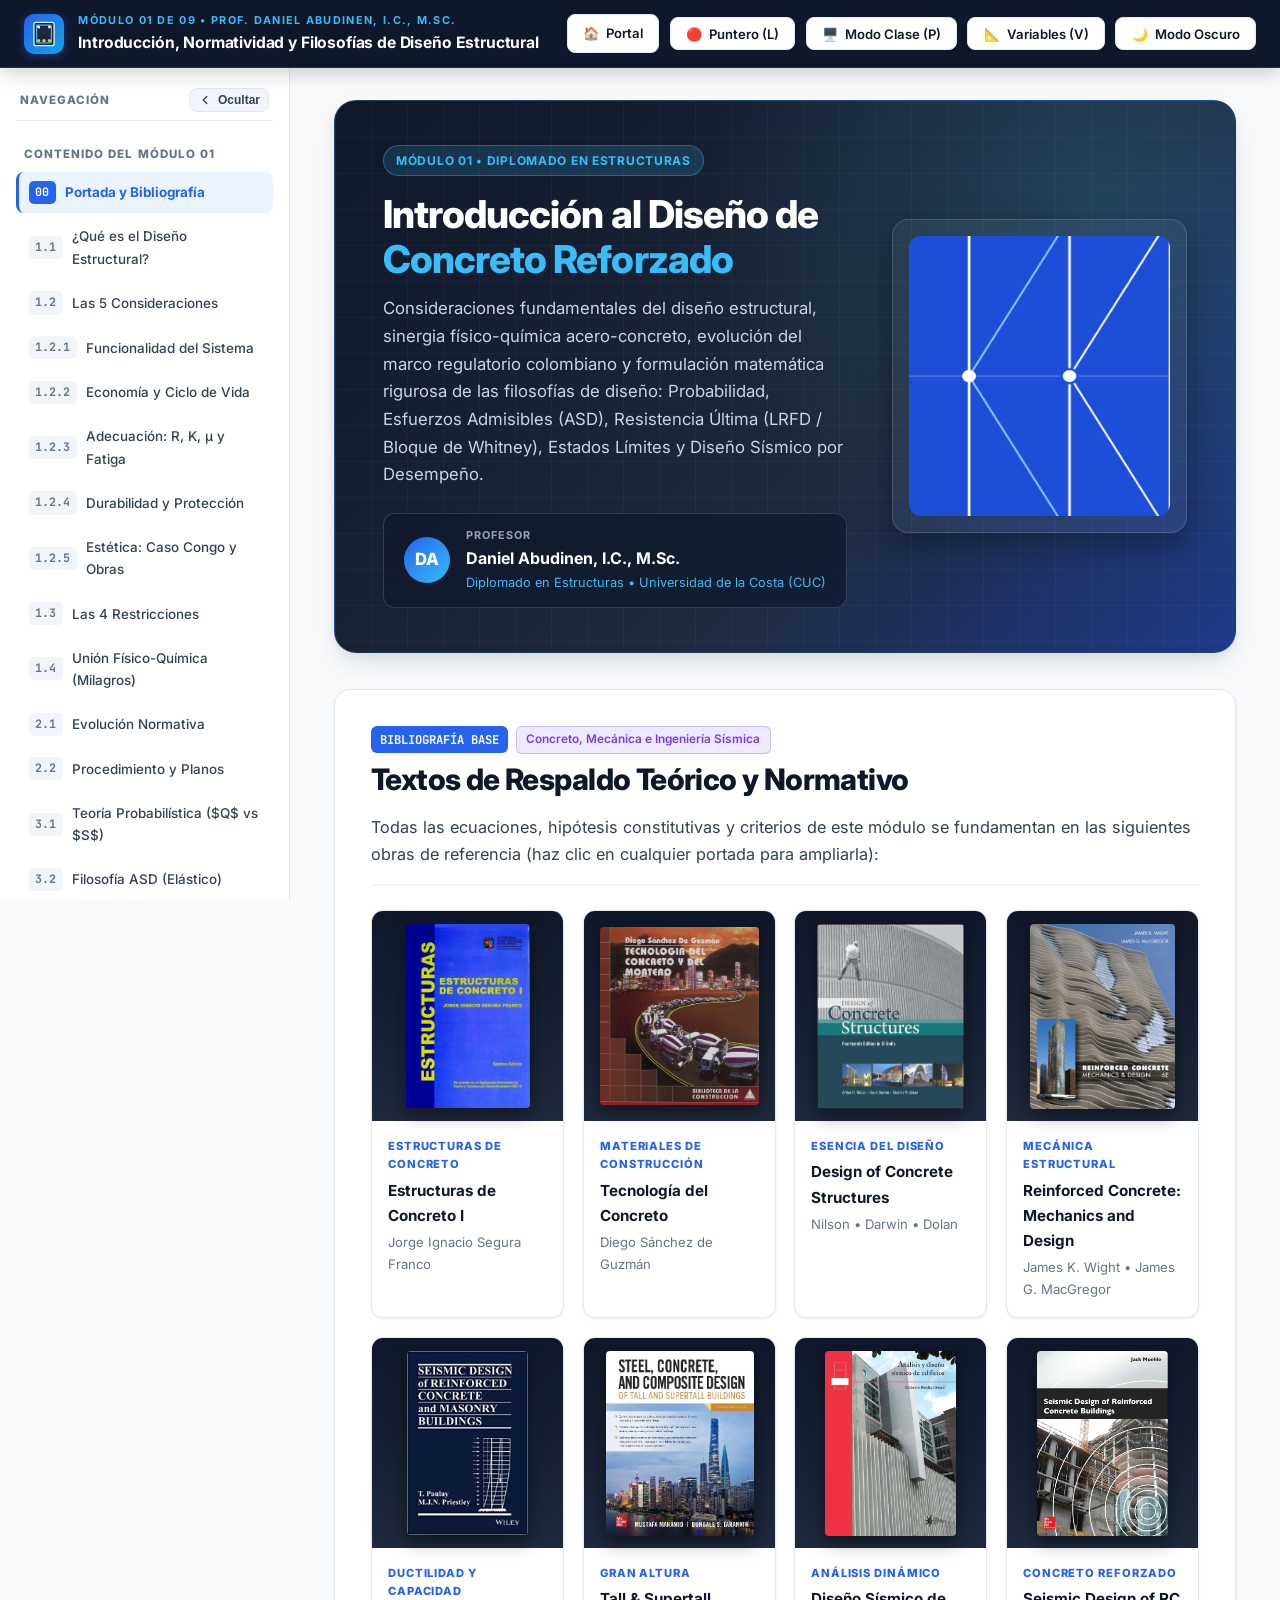
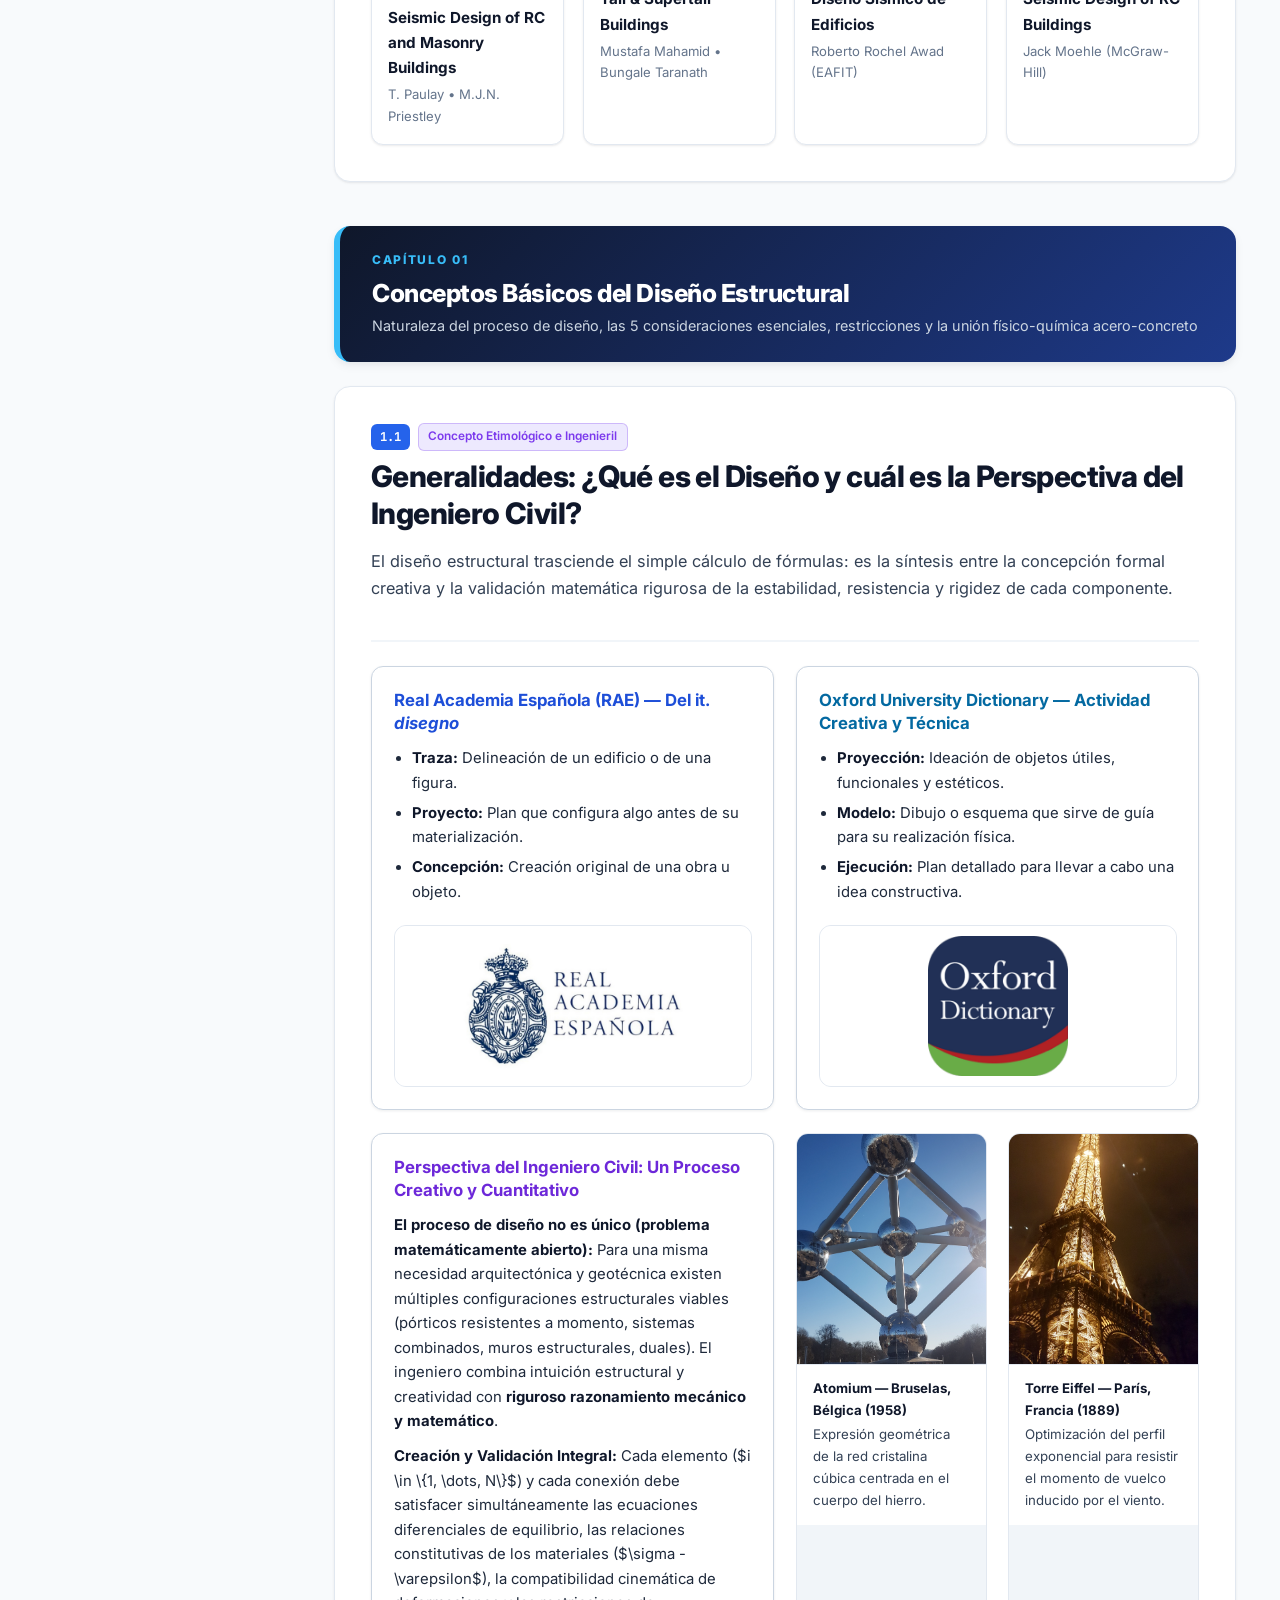
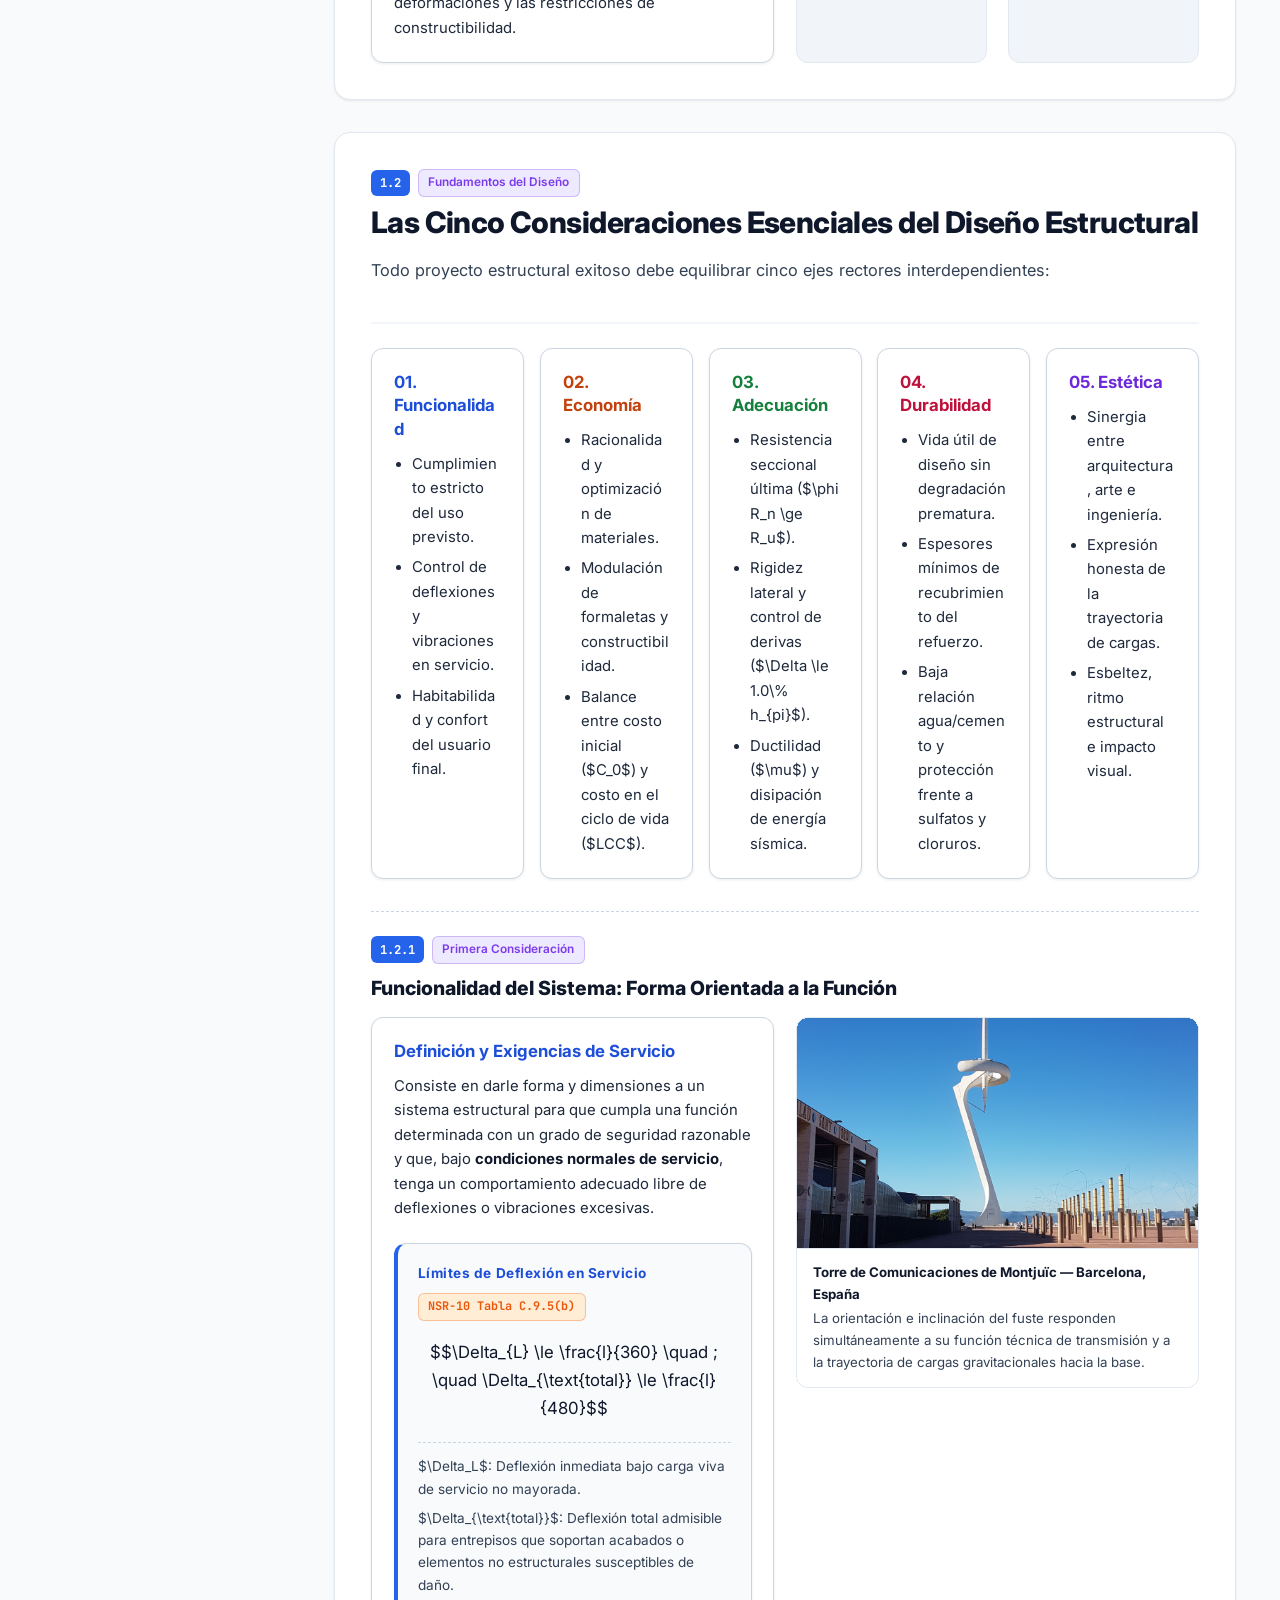
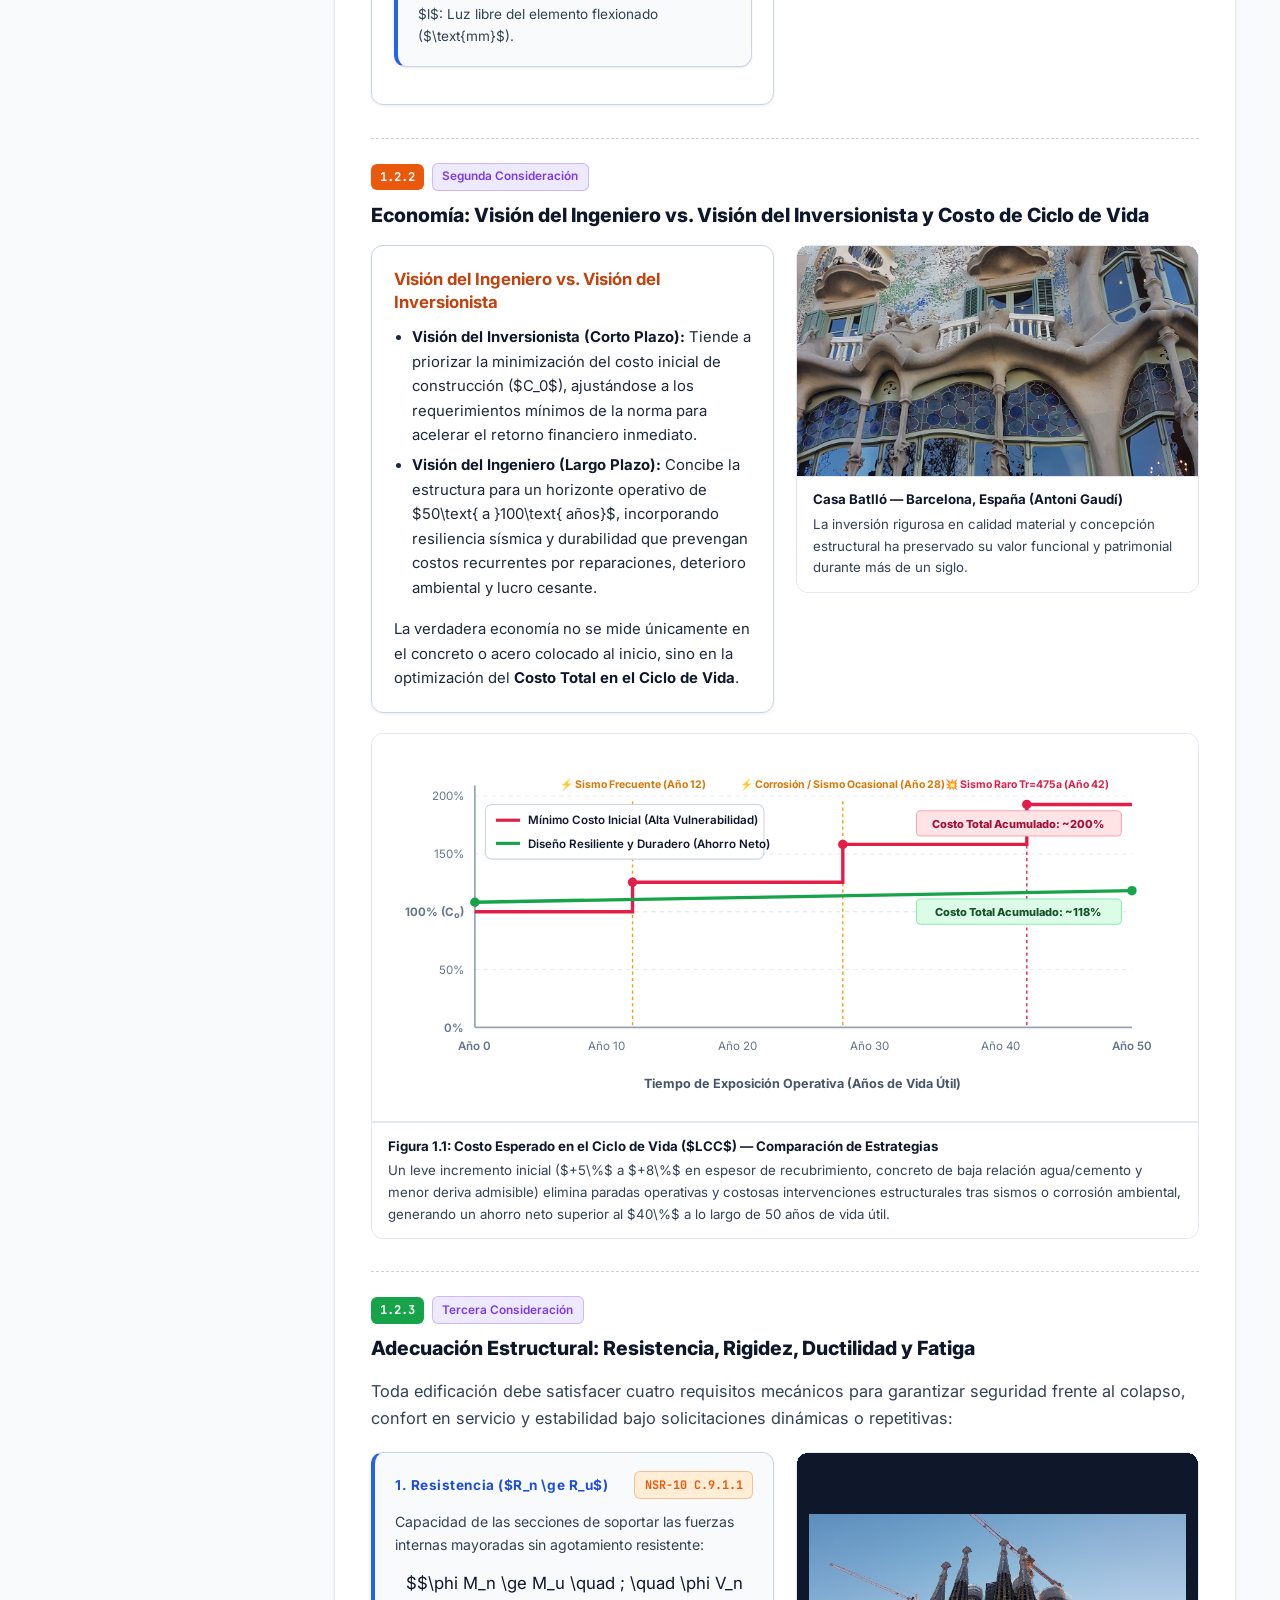
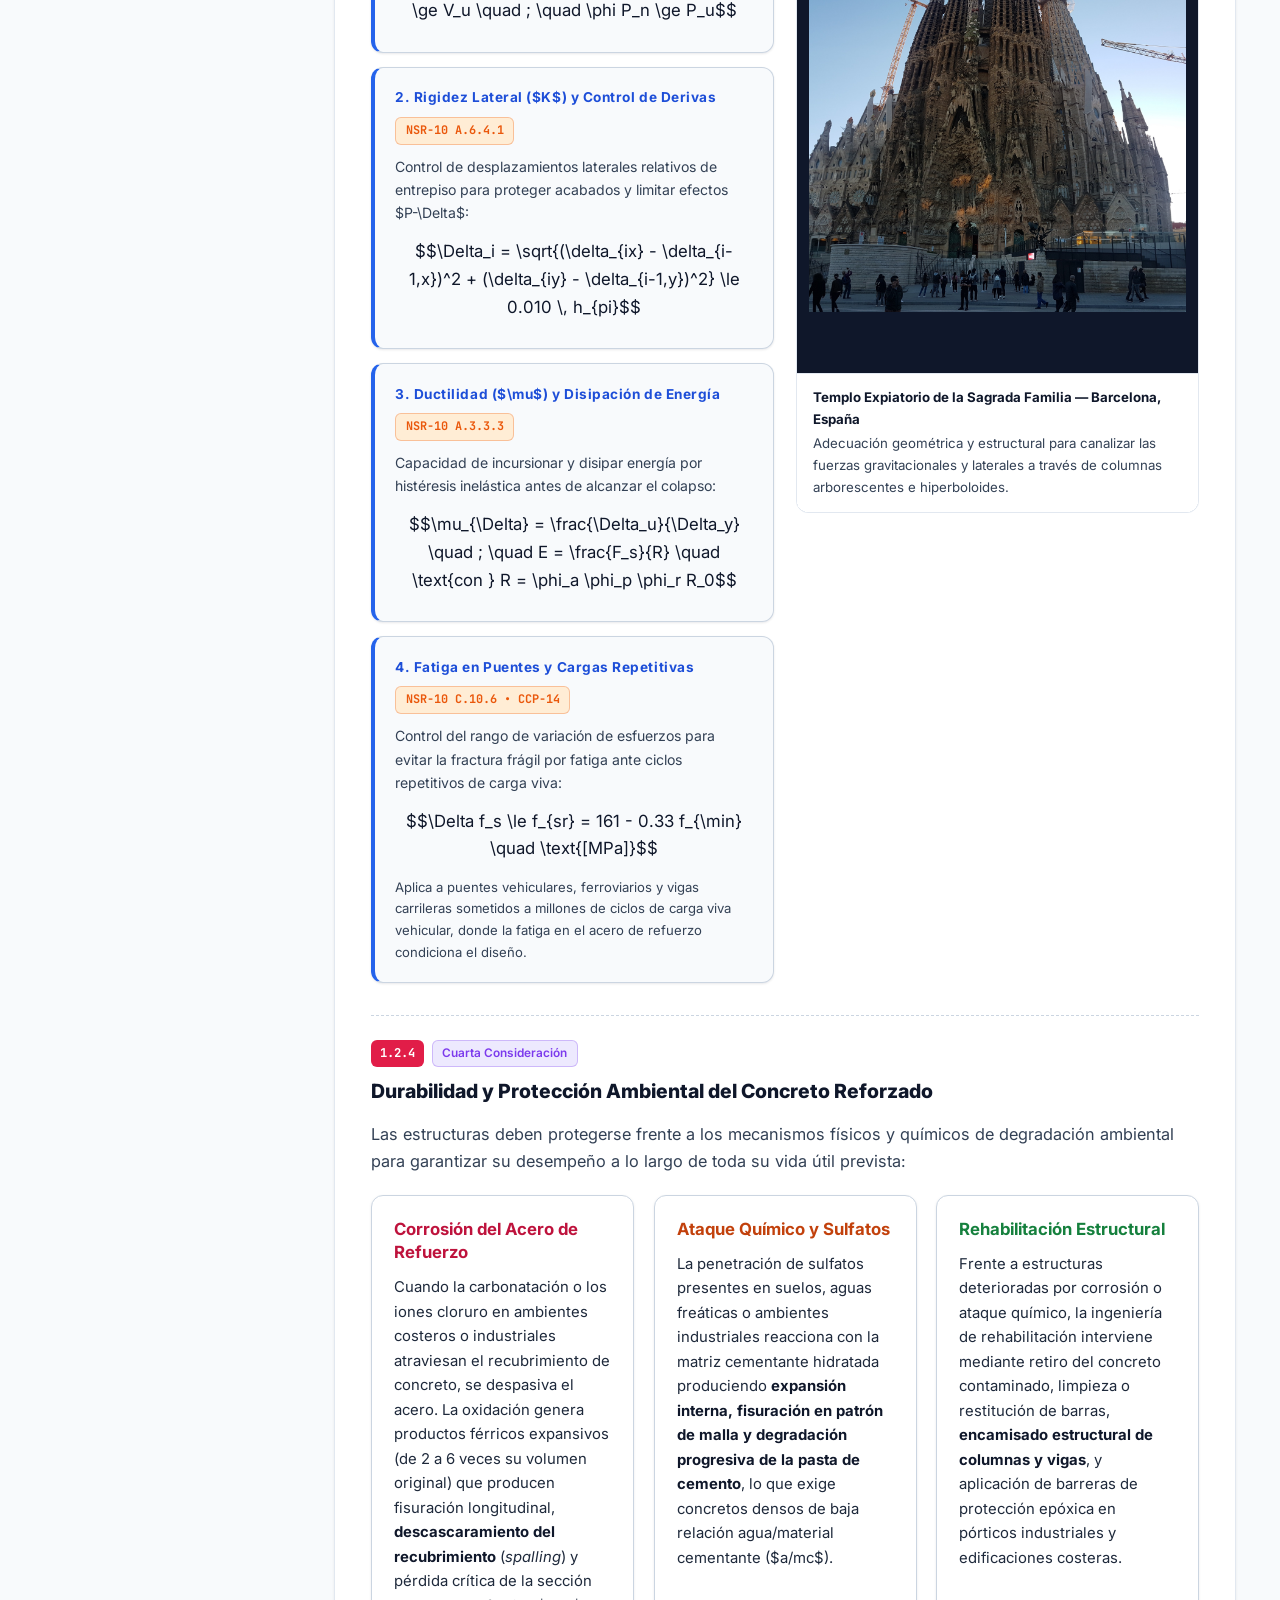
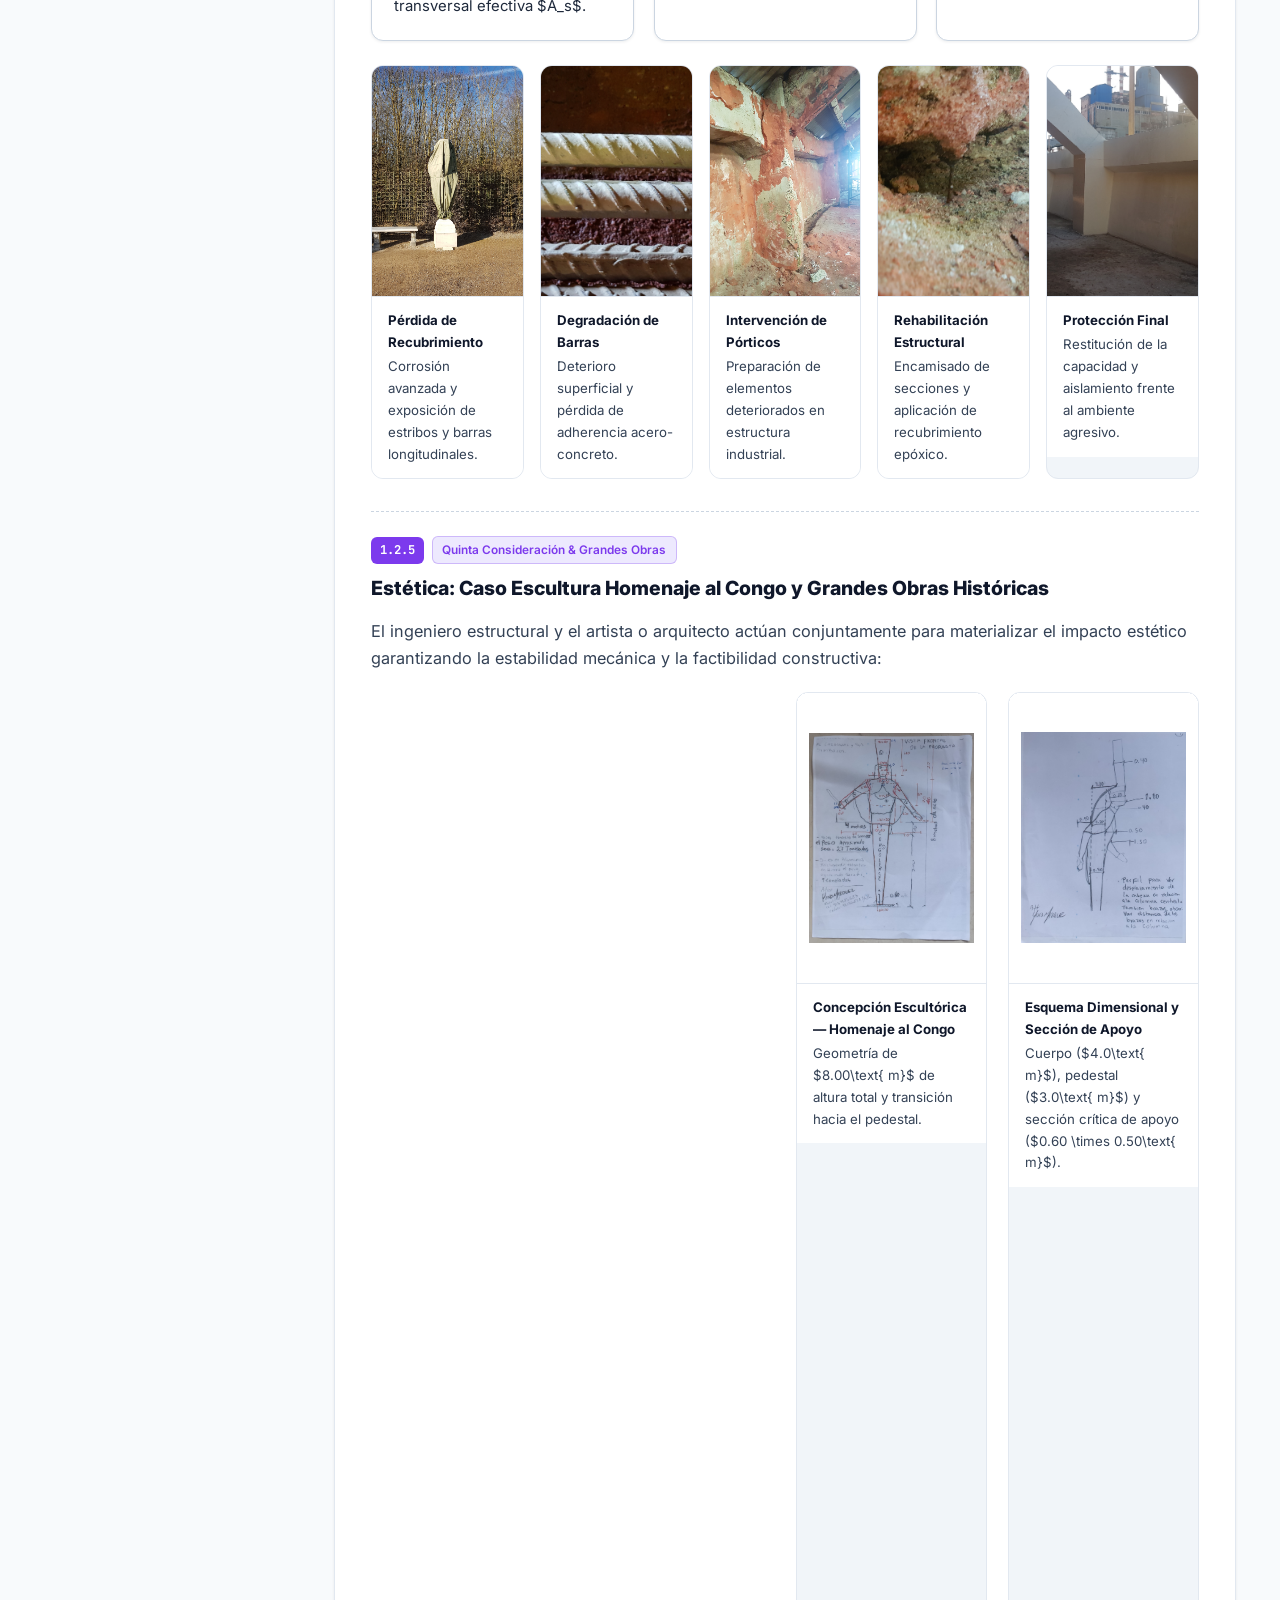
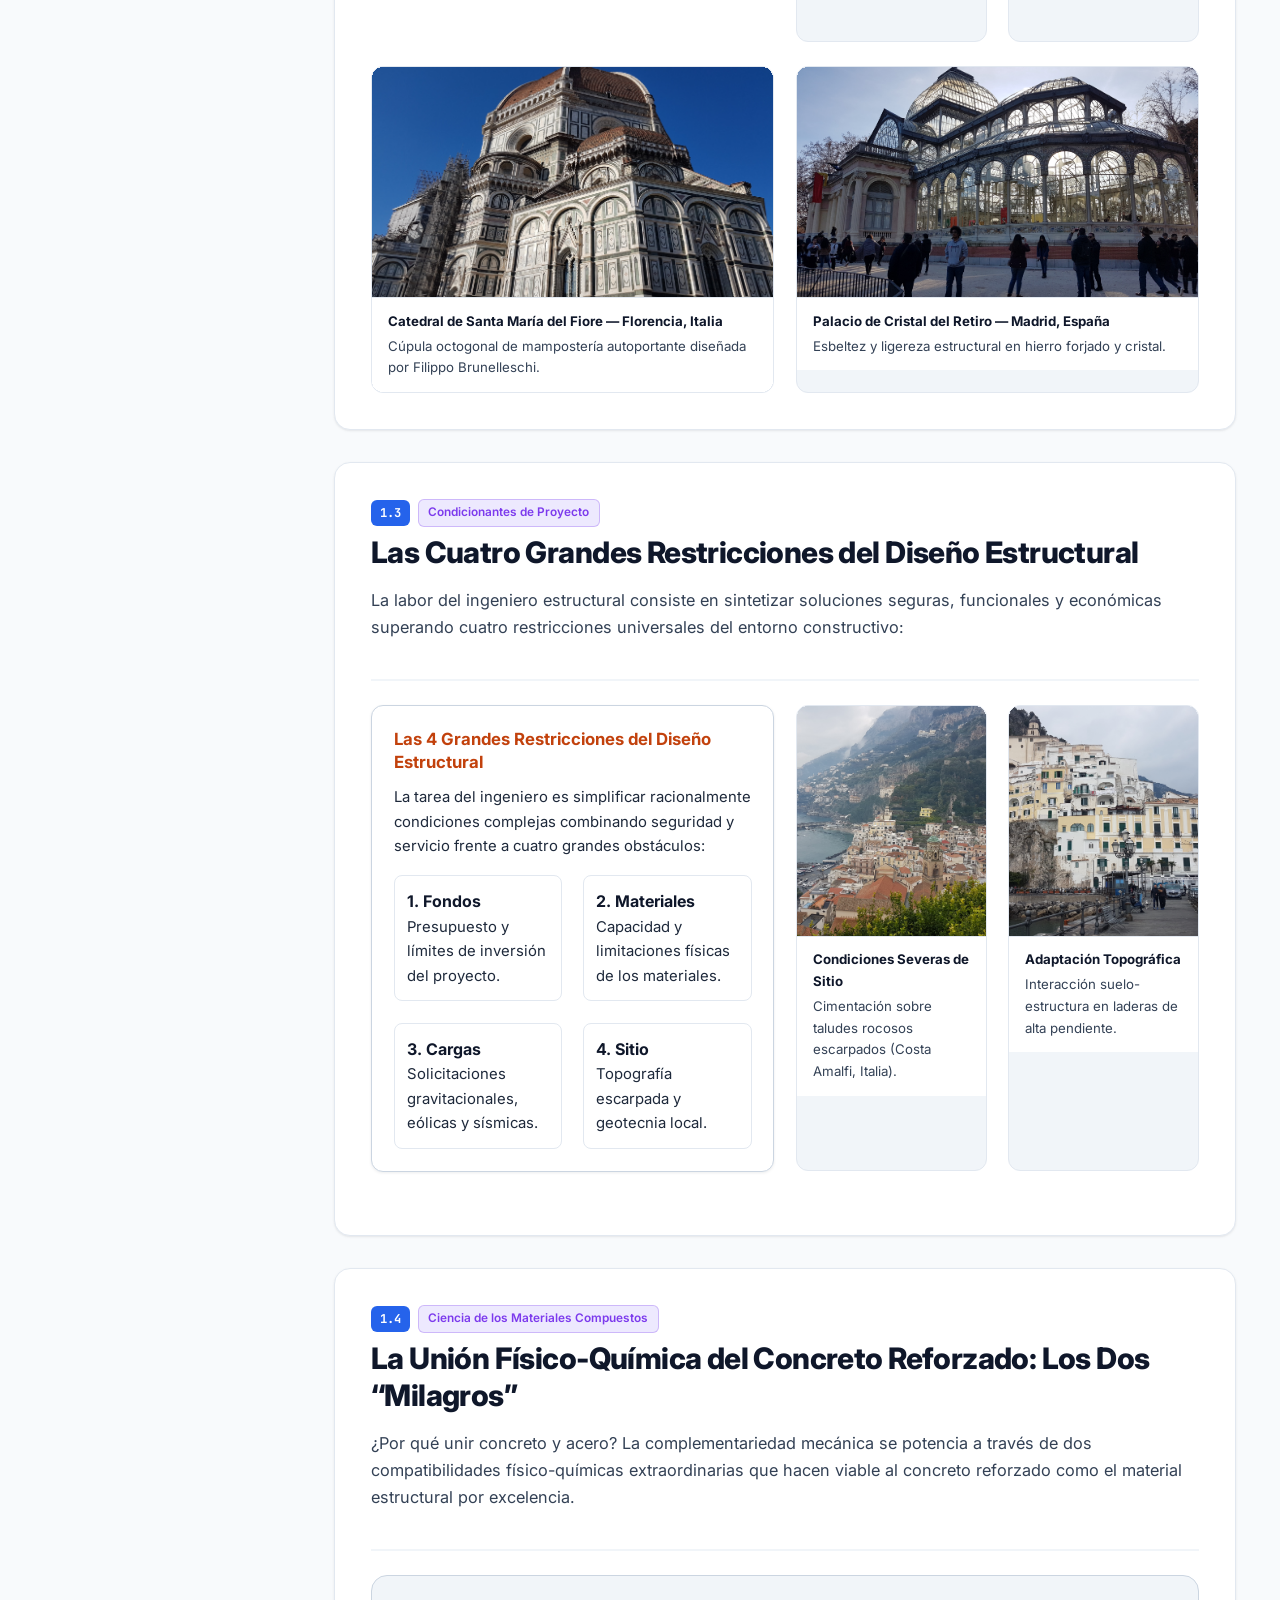
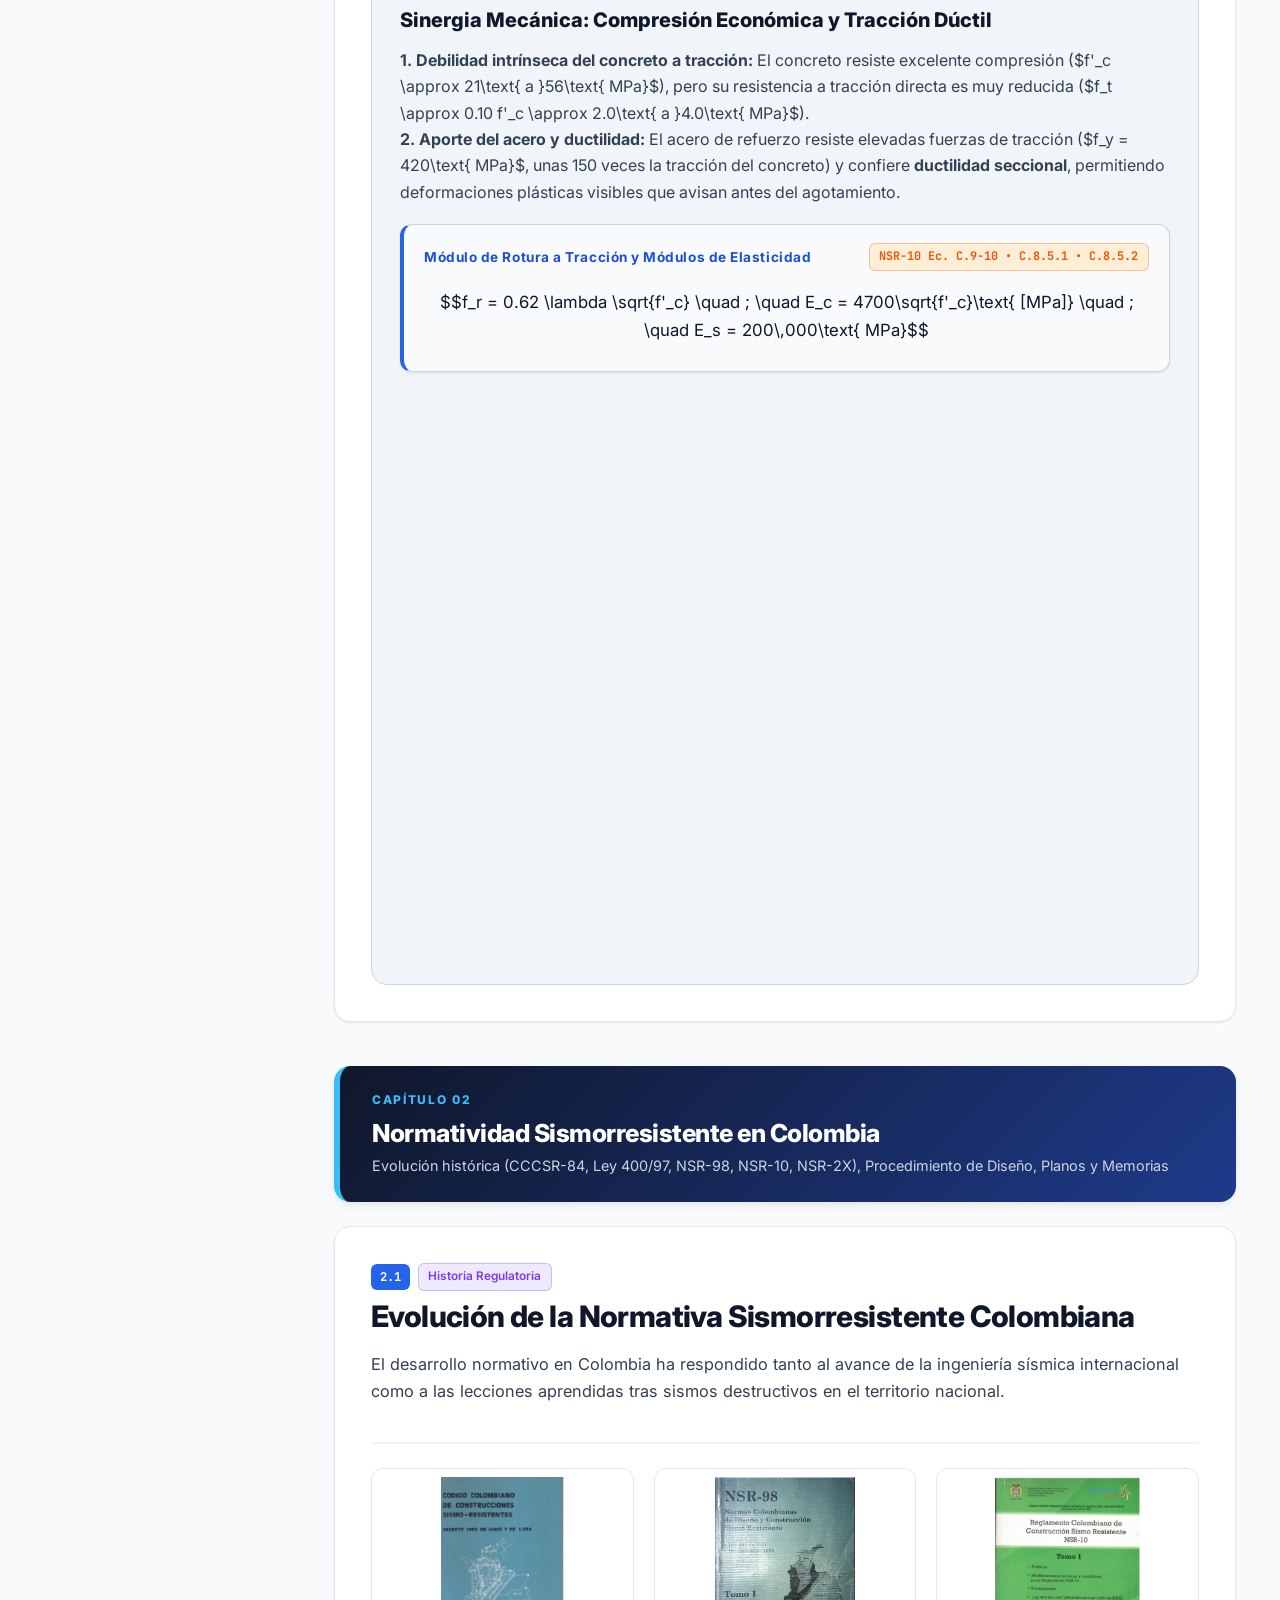
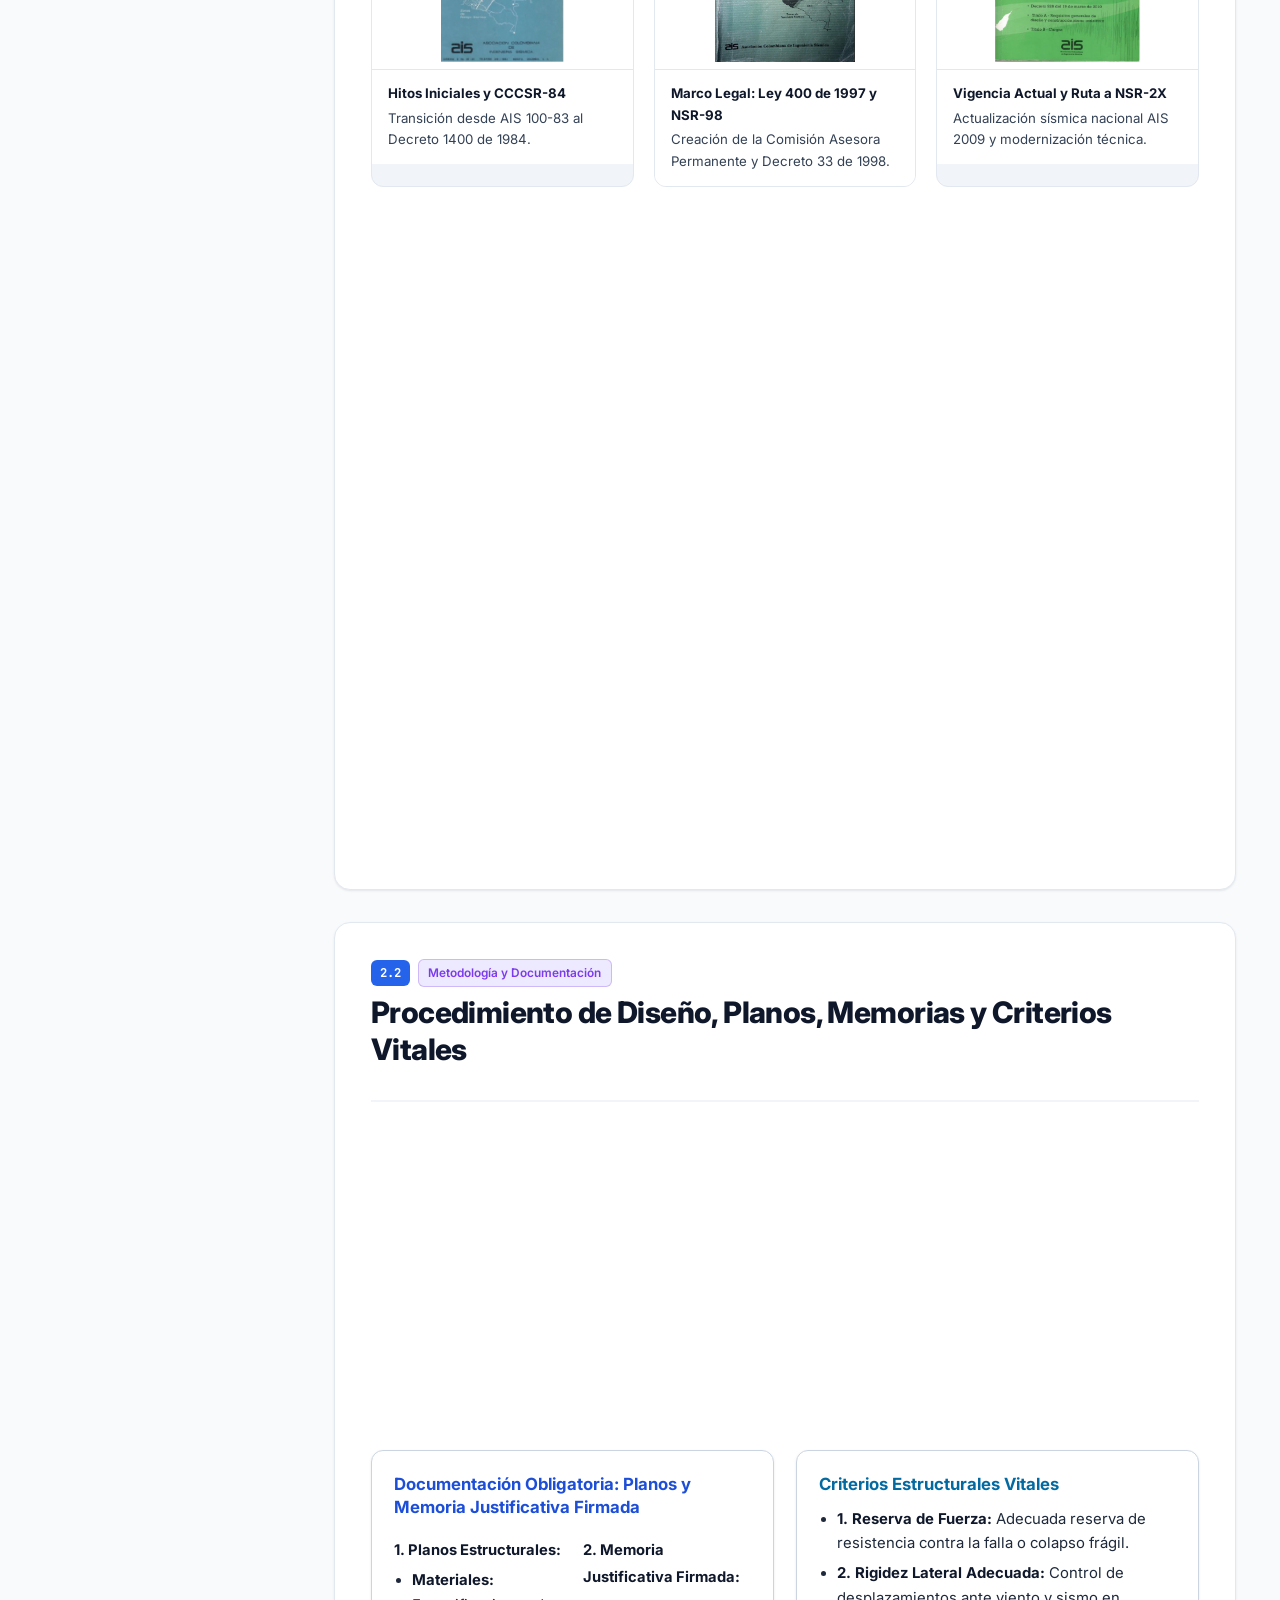
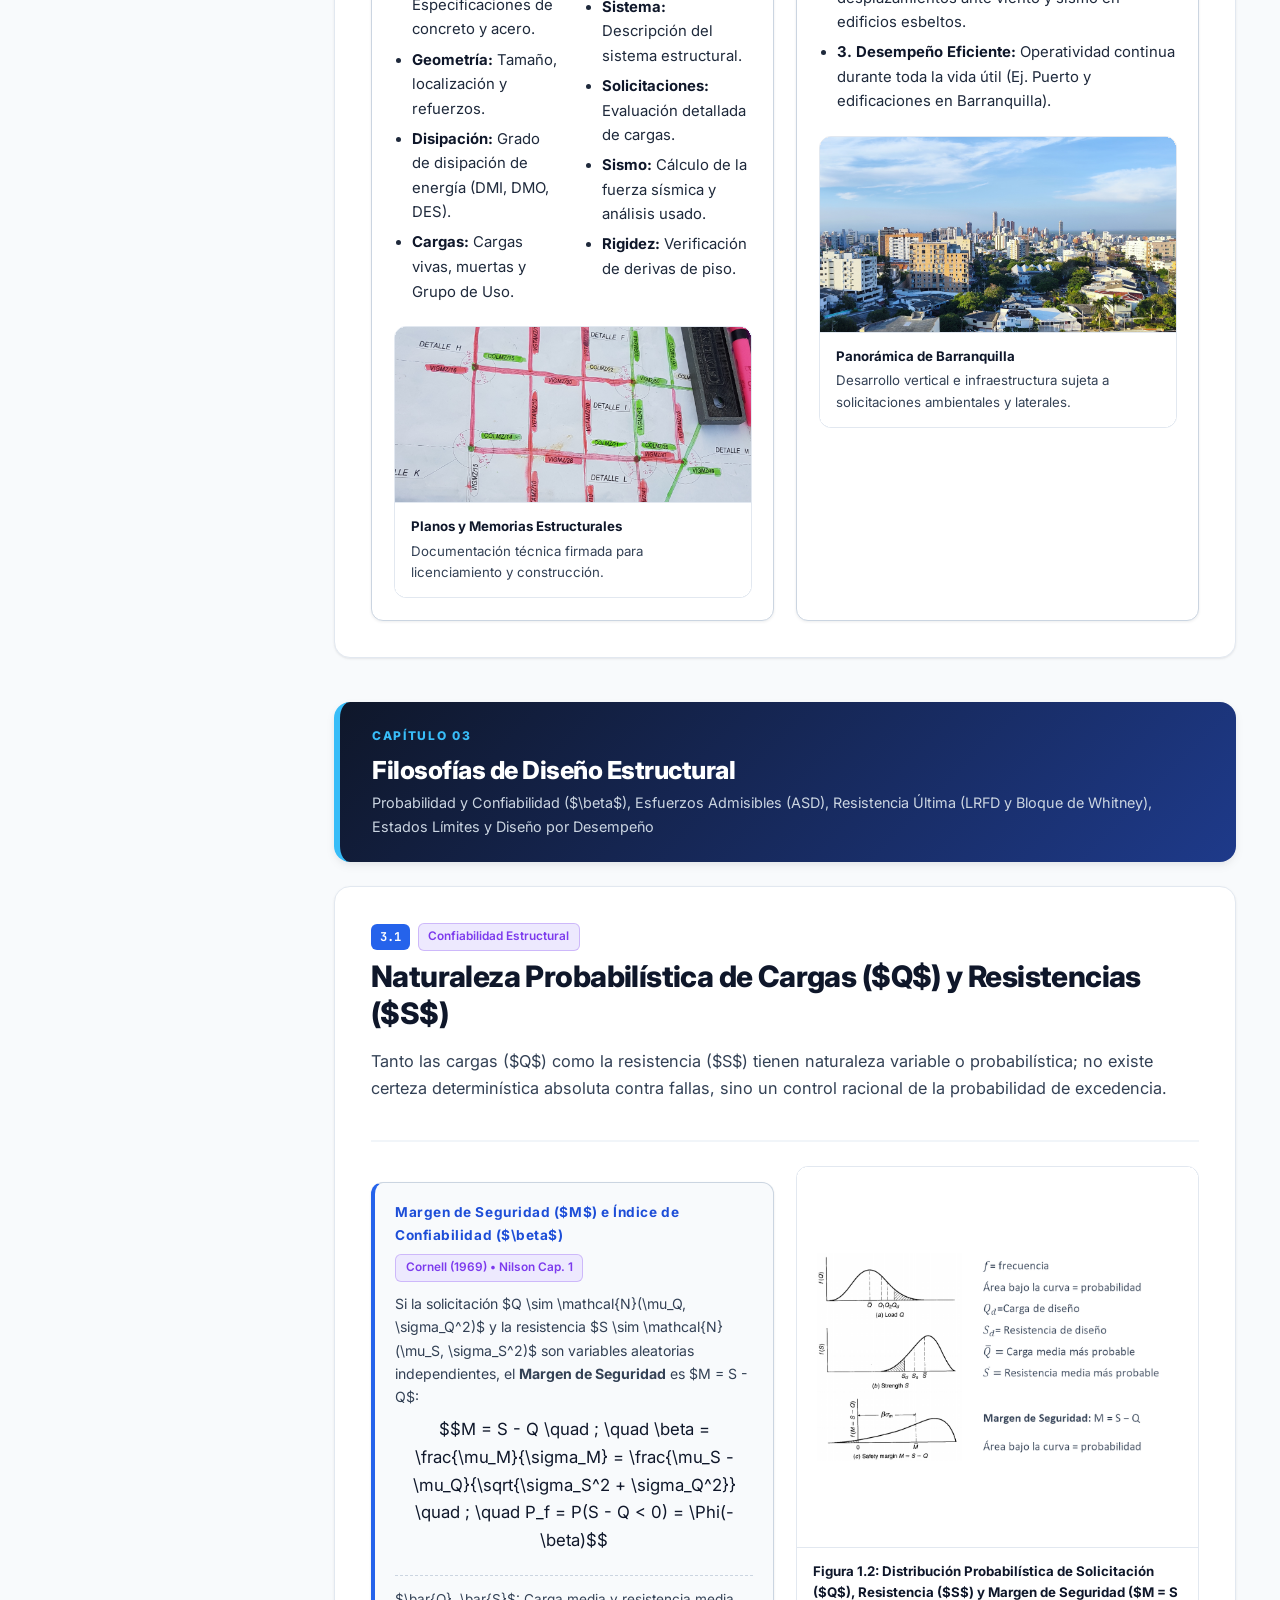
==== commit 6fac4665: "feat(portal): colocar modulos 05 al 09 en estado En Proceso y deshabilitar accesos" ====
--- a/modulos/modulo-01-introduccion.html
+++ b/modulos/modulo-01-introduccion.html
@@ -117,26 +117,26 @@
             <span>Mód. 04: Cortante en Vigas</span>
             <span>✓</span>
           </a>
-          <a href="modulo-05-columnas.html" class="module-pill">
+          <span class="module-pill disabled" title="Módulo en desarrollo (No disponible)">
             <span>Mód. 05: Diseño de Columnas</span>
-            <span>✓</span>
-          </a>
-          <a href="modulo-06-losas.html" class="module-pill">
+            <span style="font-size: 0.72rem; color: var(--text-muted);">⏳ En Proceso</span>
+          </span>
+          <span class="module-pill disabled" title="Módulo en desarrollo (No disponible)">
             <span>Mód. 06: Losas de Entrepiso</span>
-            <span>✓</span>
-          </a>
-          <a href="modulo-07-cimentaciones.html" class="module-pill">
+            <span style="font-size: 0.72rem; color: var(--text-muted);">⏳ En Proceso</span>
+          </span>
+          <span class="module-pill disabled" title="Módulo en desarrollo (No disponible)">
             <span>Mód. 07: Cimentaciones</span>
-            <span>✓</span>
-          </a>
-          <a href="modulo-08-despiece.html" class="module-pill">
+            <span style="font-size: 0.72rem; color: var(--text-muted);">⏳ En Proceso</span>
+          </span>
+          <span class="module-pill disabled" title="Módulo en desarrollo (No disponible)">
             <span>Mód. 08: Longitud de Desarrollo y Despiece</span>
-            <span>✓</span>
-          </a>
-          <a href="modulo-09-sismico.html" class="module-pill">
+            <span style="font-size: 0.72rem; color: var(--text-muted);">⏳ En Proceso</span>
+          </span>
+          <span class="module-pill disabled" title="Módulo en desarrollo (No disponible)">
             <span>Mód. 09: Diseño Sismorresistente</span>
-            <span>✓</span>
-          </a>
+            <span style="font-size: 0.72rem; color: var(--text-muted);">⏳ En Proceso</span>
+          </span>
         </div>
       </div>
     </aside>
--- a/assets/css/styles.css
+++ b/assets/css/styles.css
@@ -745,6 +745,24 @@
 
 }
 
+.module-pill.disabled {
+
+  opacity: 0.6;
+
+  cursor: not-allowed;
+
+  pointer-events: none;
+
+  background: var(--bg-subtle);
+
+  color: var(--text-muted);
+
+  border-color: var(--border-color);
+
+  filter: grayscale(0.9);
+
+}
+
 /* ==========================================================================
 
    CONTENEDOR PRINCIPAL Y HERO INSTITUCIONAL
@@ -1804,23 +1822,67 @@
 }
 
 .sim-controls {
-
   background: var(--bg-subtle);
-
   border: 1px solid var(--border-color);
-
   border-radius: var(--radius-md);
-
   padding: 1.2rem;
-
-  display: flex;
-
+  display: flex;
   flex-direction: column;
-
   gap: 1rem;
-
   min-width: 0;
-
+}
+
+.sim-mode-toggle {
+  display: grid;
+  grid-template-columns: 1fr 1fr;
+  gap: 0.35rem;
+  background: var(--bg-surface);
+  padding: 0.25rem;
+  border-radius: 8px;
+  border: 1px solid var(--border-color);
+}
+
+.sim-mode-btn {
+  display: flex;
+  align-items: center;
+  justify-content: center;
+  gap: 0.4rem;
+  padding: 0.5rem 0.65rem;
+  border-radius: 6px;
+  border: 1px solid transparent;
+  background: transparent;
+  color: var(--text-muted);
+  font-family: 'Inter', sans-serif;
+  font-size: 0.82rem;
+  font-weight: 600;
+  cursor: pointer;
+  transition: all 0.2s ease;
+}
+
+.sim-mode-btn:hover {
+  color: var(--text-main);
+  background: var(--bg-subtle);
+}
+
+.sim-mode-btn.active {
+  background: #2563EB;
+  color: #FFFFFF !important;
+  font-weight: 700;
+  box-shadow: 0 2px 6px rgba(37, 99, 235, 0.3);
+}
+
+.sim-section-badge {
+  display: inline-flex;
+  align-items: center;
+  gap: 0.35rem;
+  font-size: 0.76rem;
+  font-weight: 700;
+  padding: 0.2rem 0.55rem;
+  border-radius: 4px;
+  background: var(--bg-surface);
+  border: 1px solid var(--border-color);
+  color: var(--text-main);
+  font-family: 'JetBrains Mono', monospace;
 }
 
 .control-group {
@@ -2221,6 +2283,38 @@
 
 }
 
+.status-in-progress {
+
+  background: var(--bg-subtle);
+
+  color: var(--text-muted);
+
+  border: 1px solid var(--border-color);
+
+}
+
+.module-card.module-in-progress {
+
+  opacity: 0.72;
+
+  filter: grayscale(0.85);
+
+  border: 1px dashed var(--border-color);
+
+  background: var(--bg-subtle);
+
+}
+
+.module-card.module-in-progress:hover {
+
+  transform: none !important;
+
+  box-shadow: none !important;
+
+  border-color: var(--border-color) !important;
+
+}
+
 .module-card-title {
 
   font-size: 1.22rem;
@@ -2316,6 +2410,38 @@
   color: #FFFFFF;
 
   transform: translateX(2px);
+
+}
+
+.btn-disabled {
+
+  display: inline-flex;
+
+  align-items: center;
+
+  gap: 0.5rem;
+
+  background: var(--bg-subtle);
+
+  color: var(--text-muted);
+
+  font-weight: 600;
+
+  font-size: 0.86rem;
+
+  padding: 0.6rem 1.1rem;
+
+  border-radius: var(--radius-sm);
+
+  border: 1px solid var(--border-color);
+
+  cursor: not-allowed;
+
+  user-select: none;
+
+  pointer-events: none;
+
+  text-decoration: none;
 
 }
 
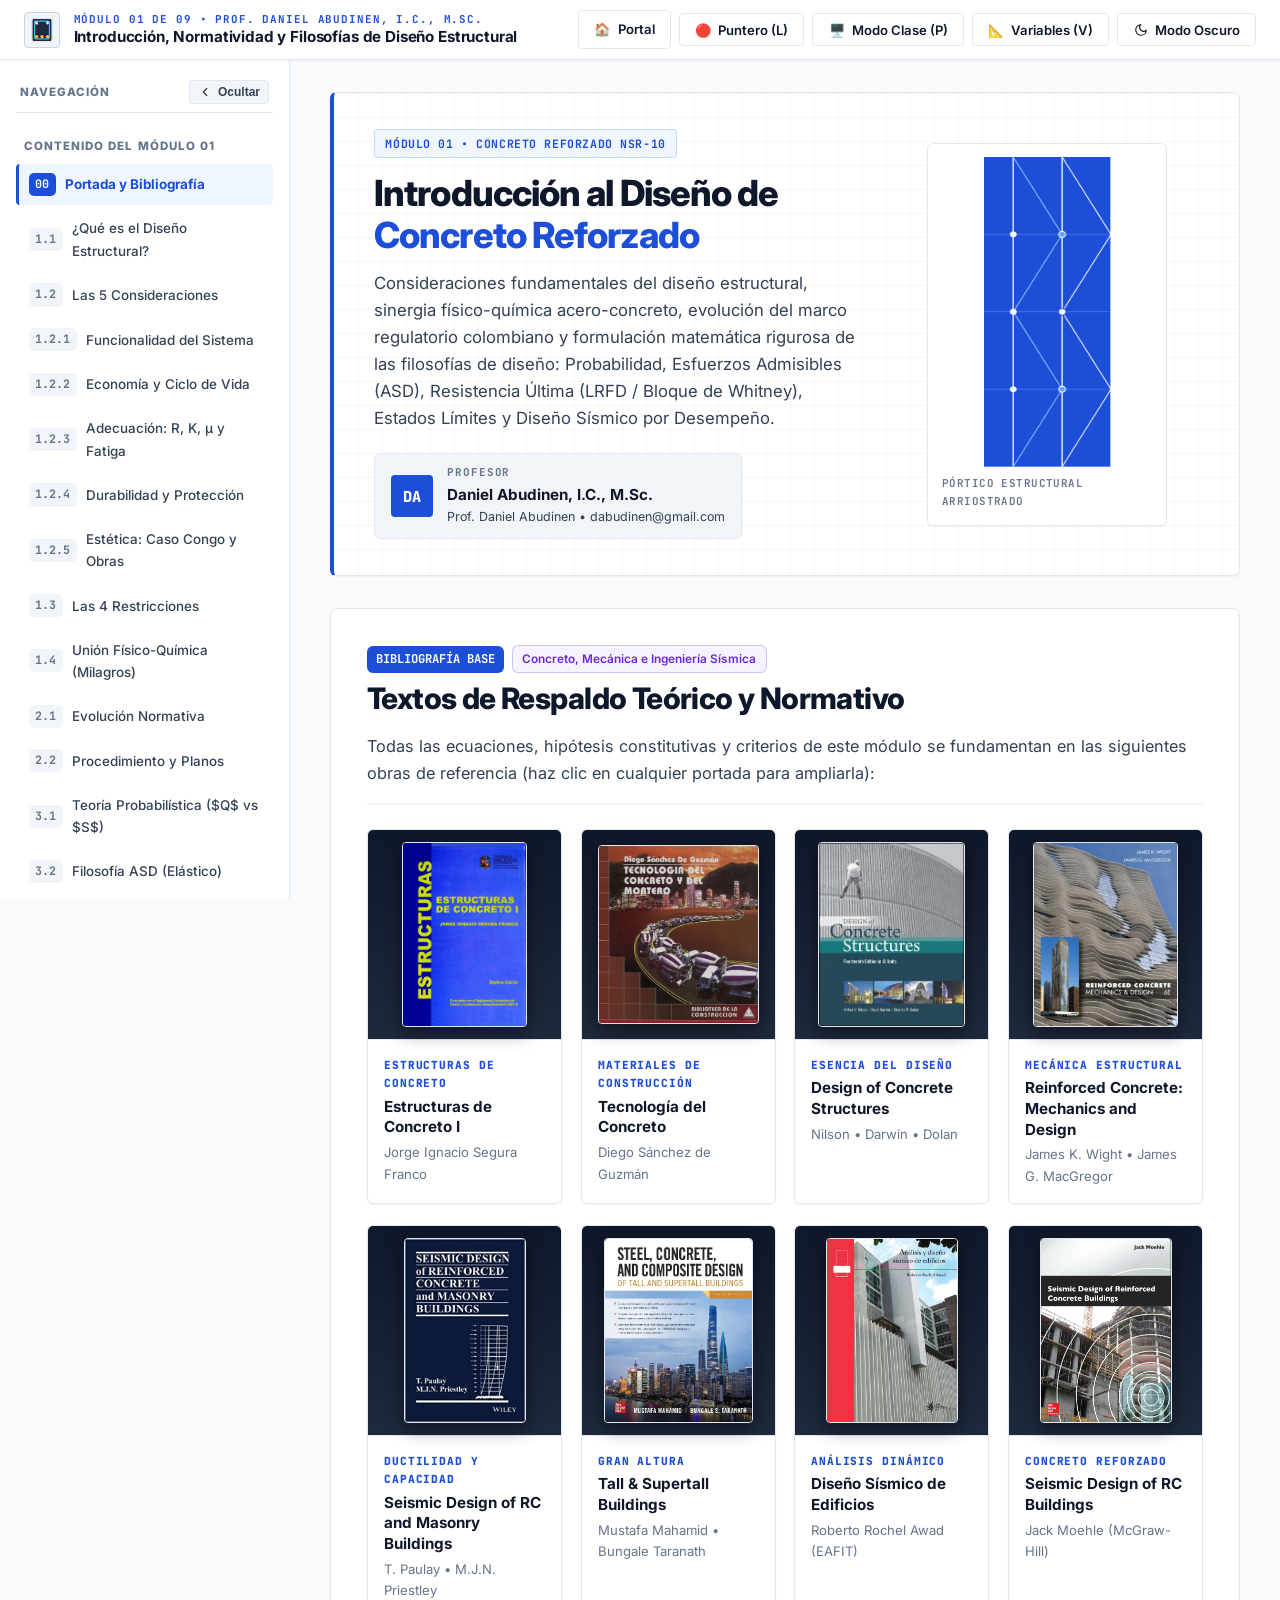
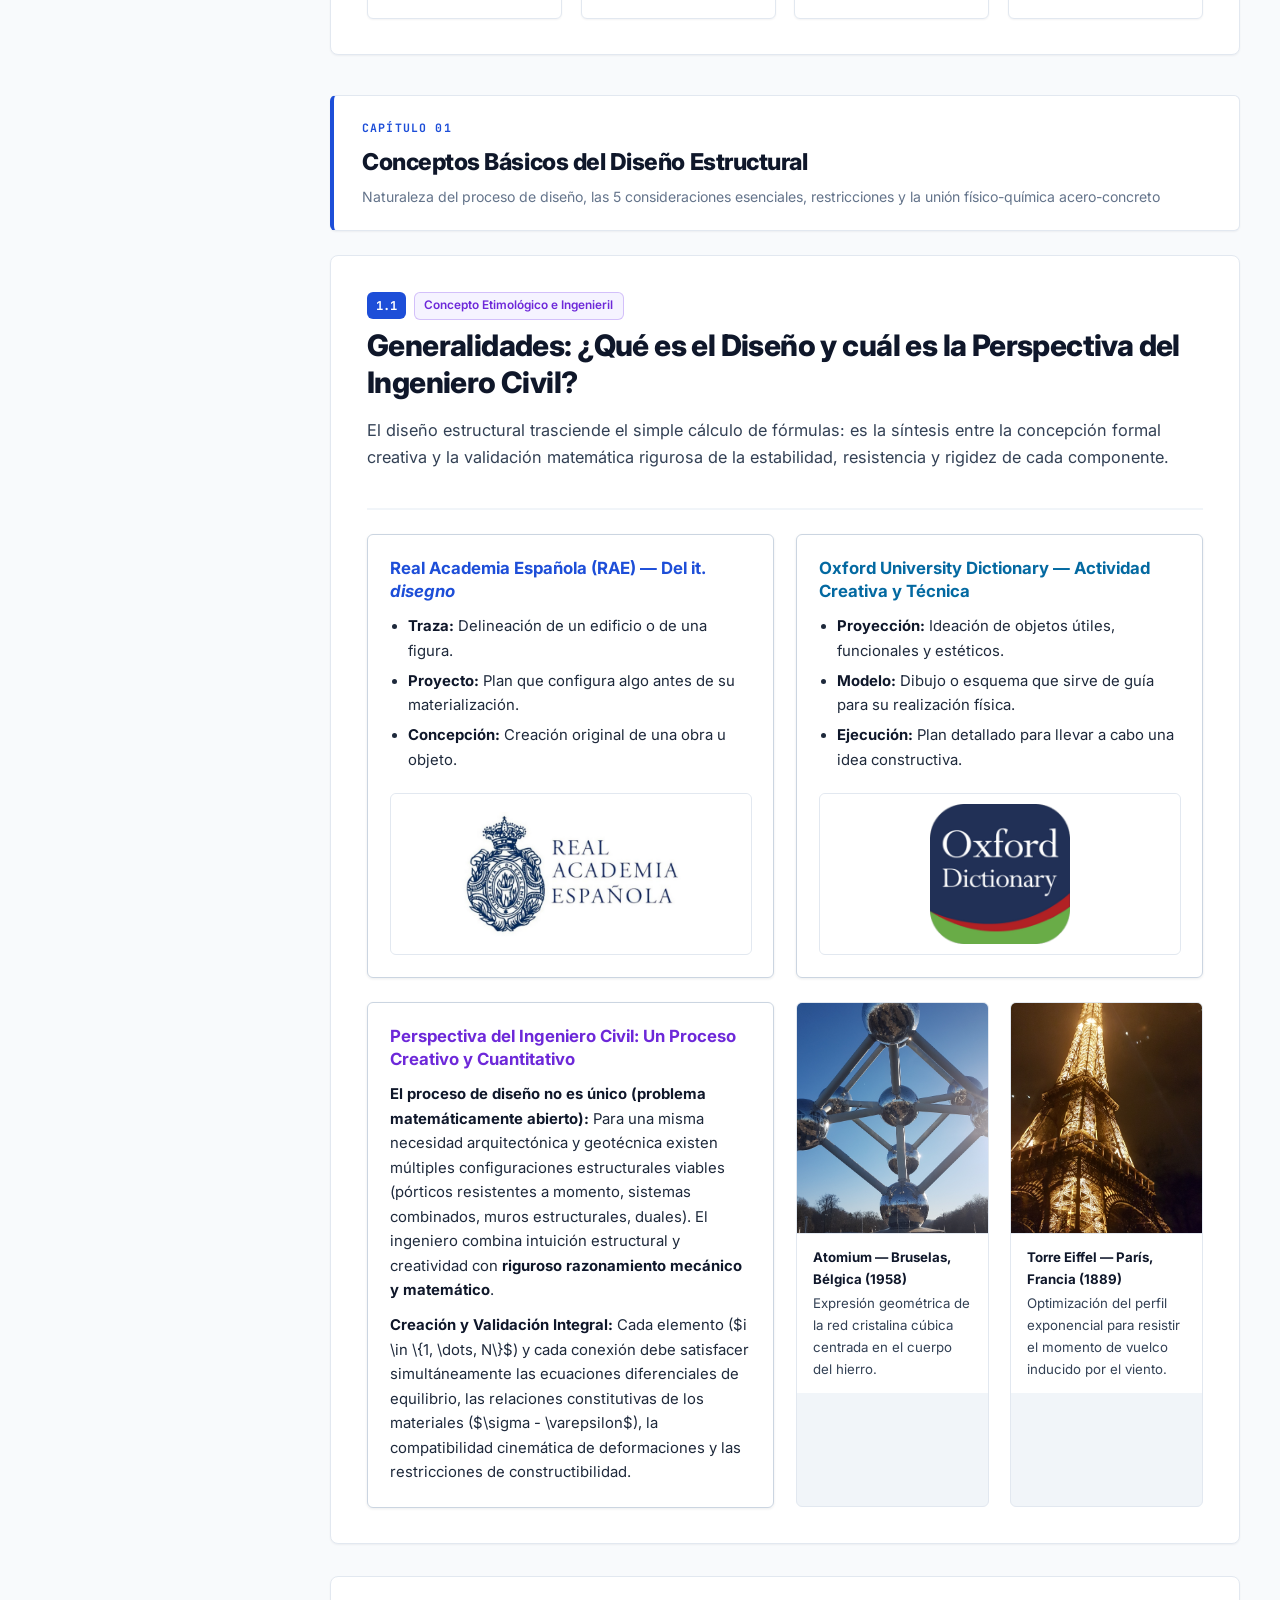
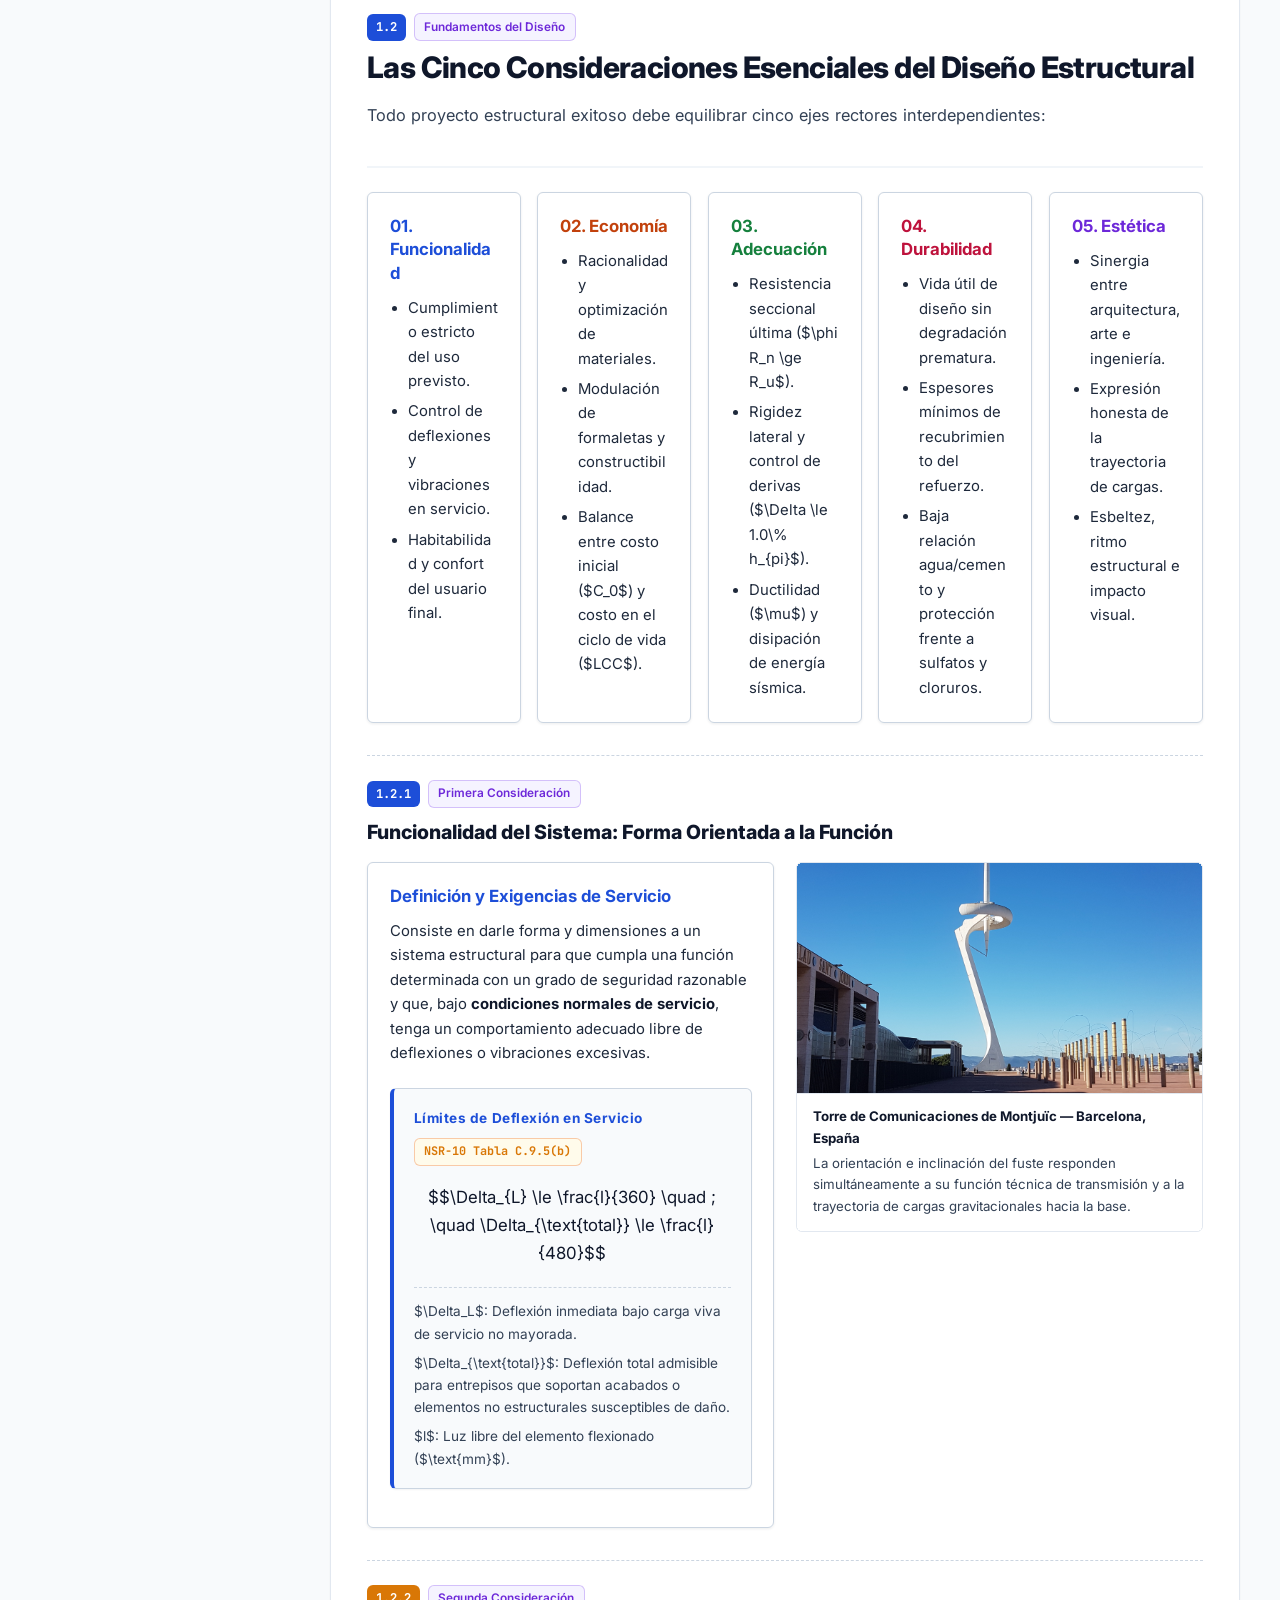
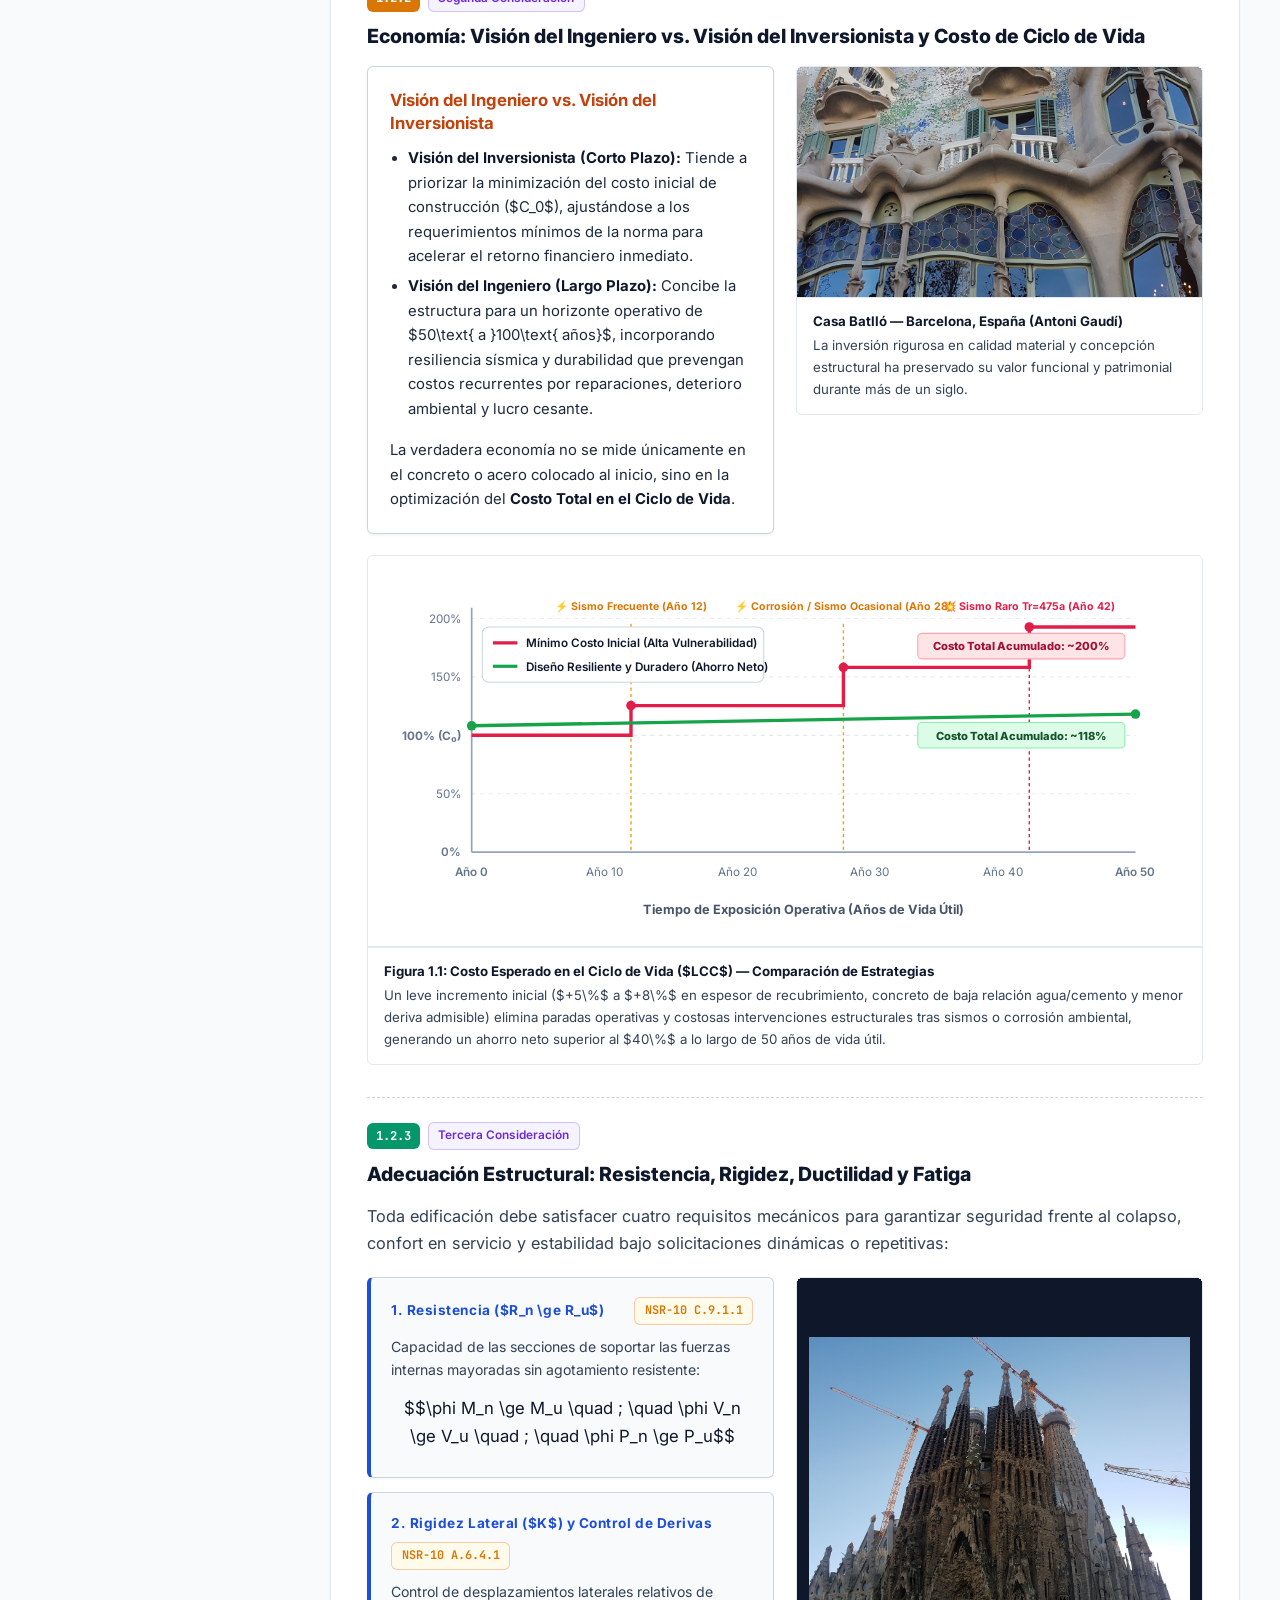
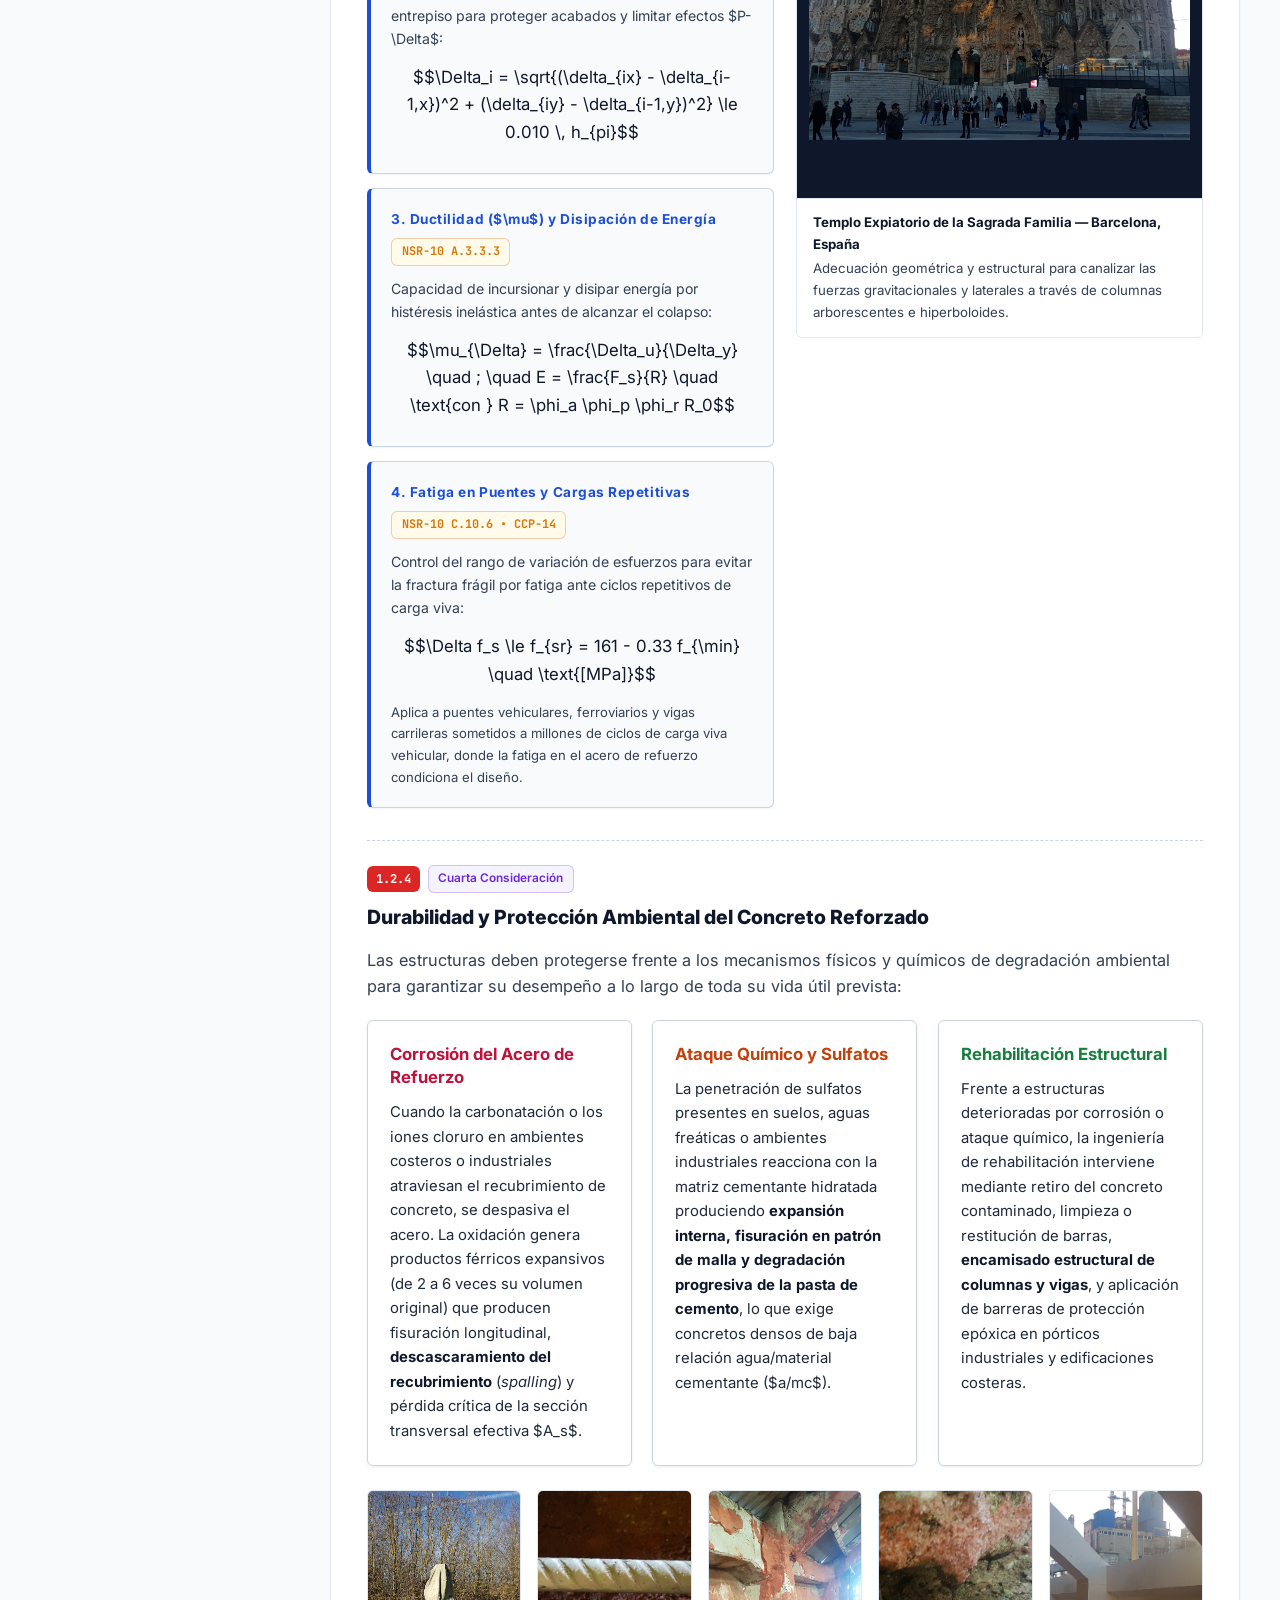
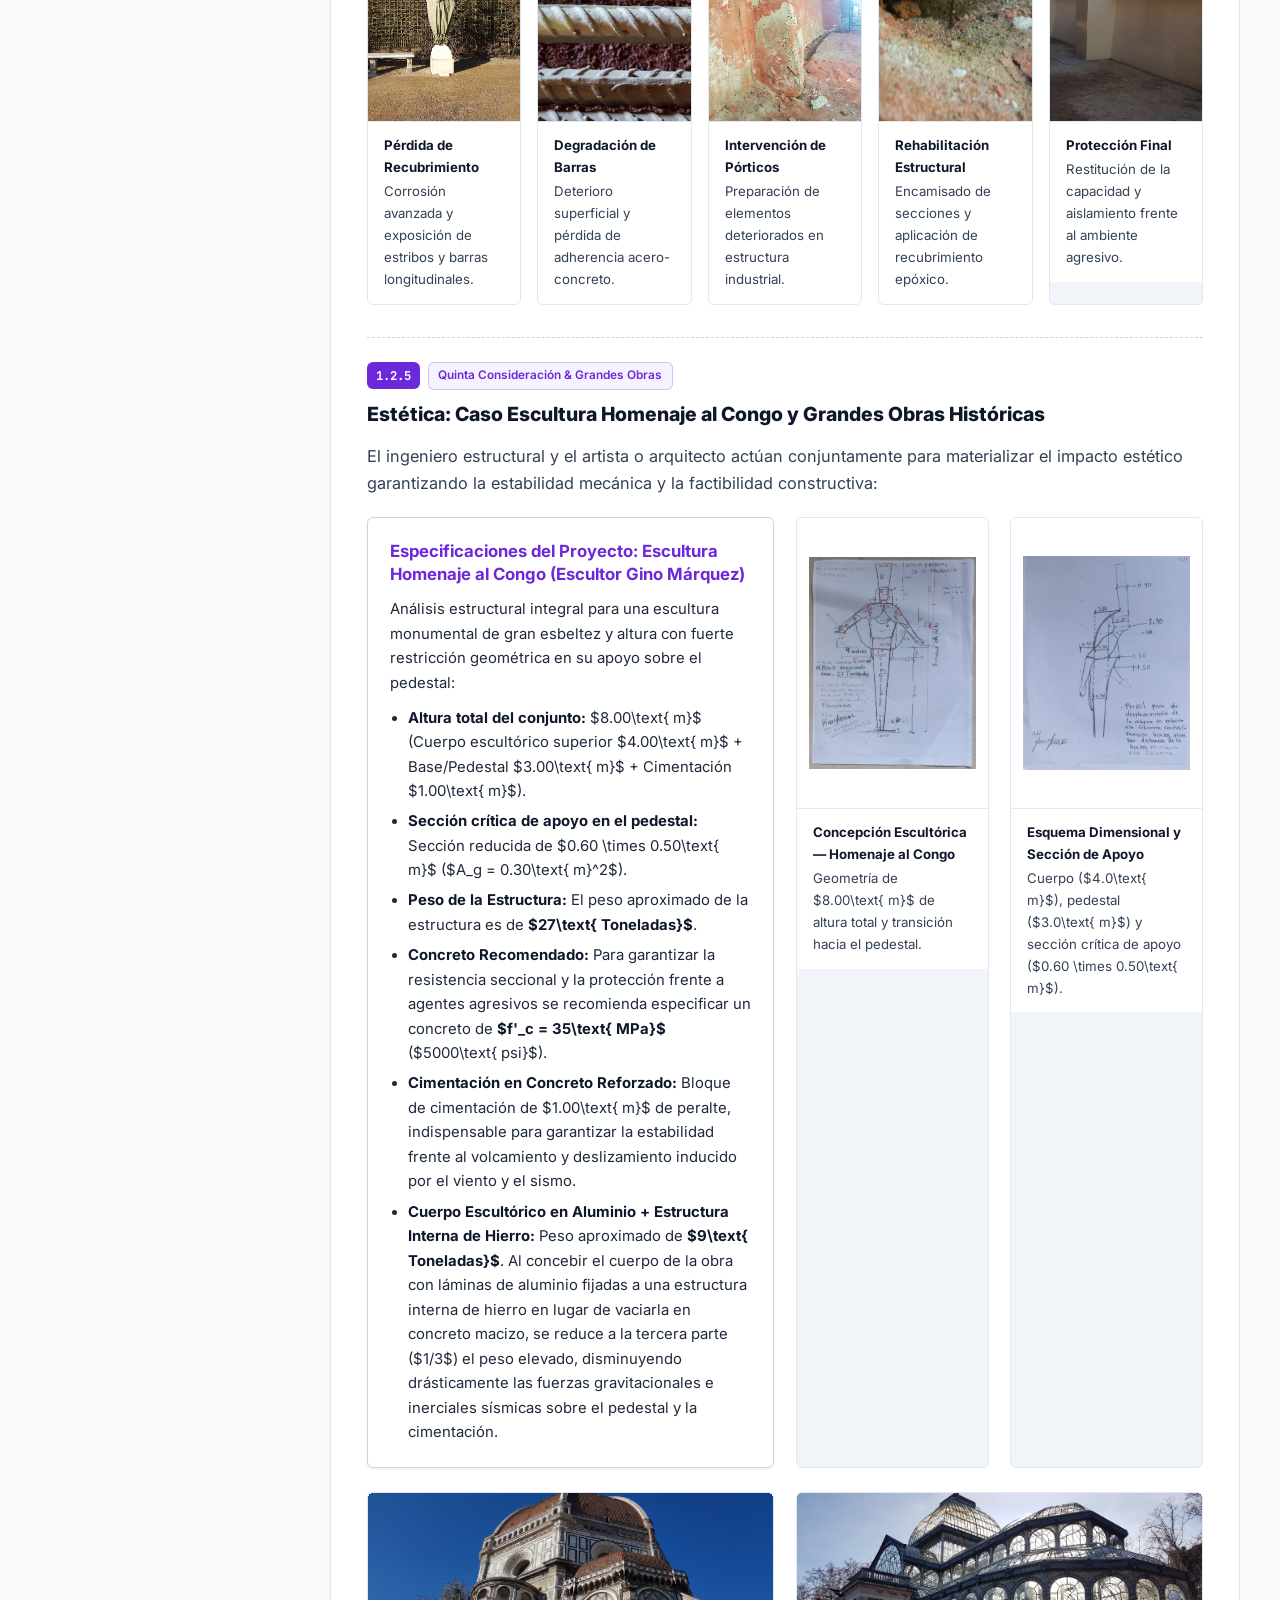
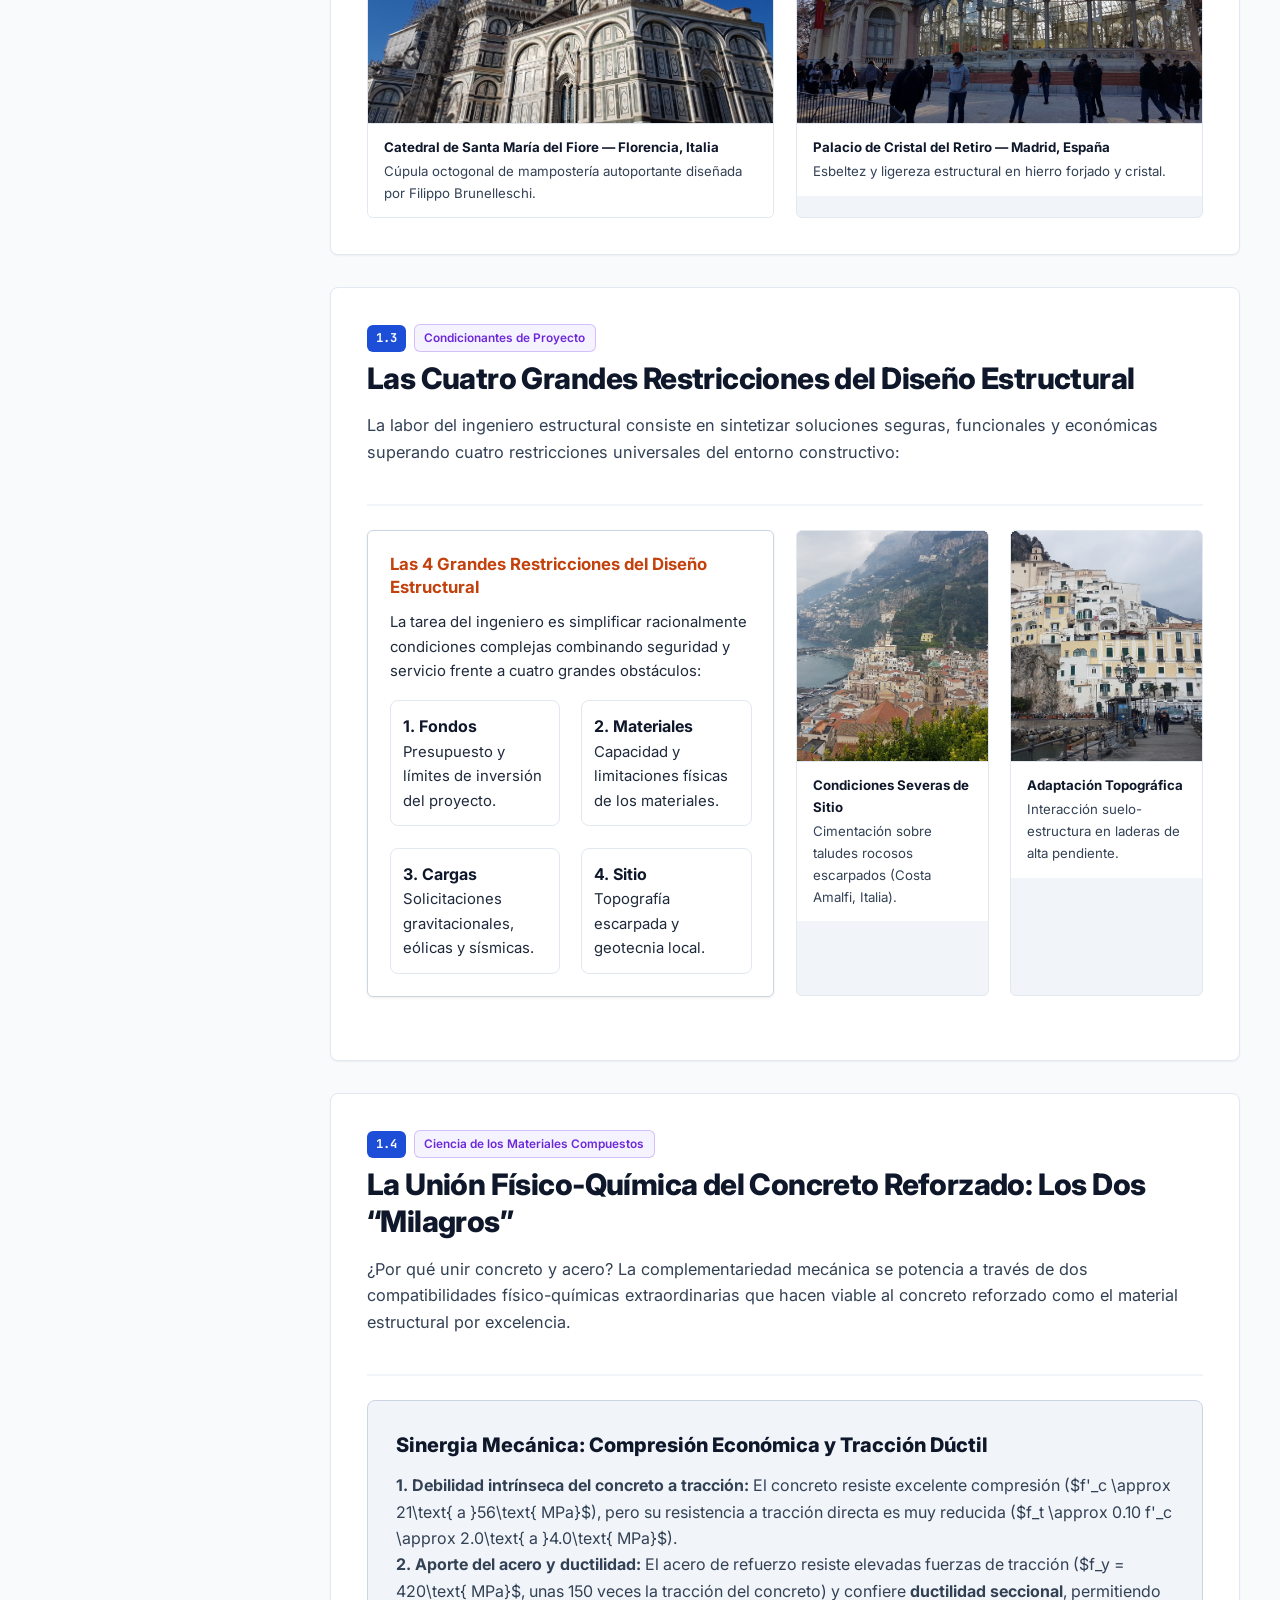
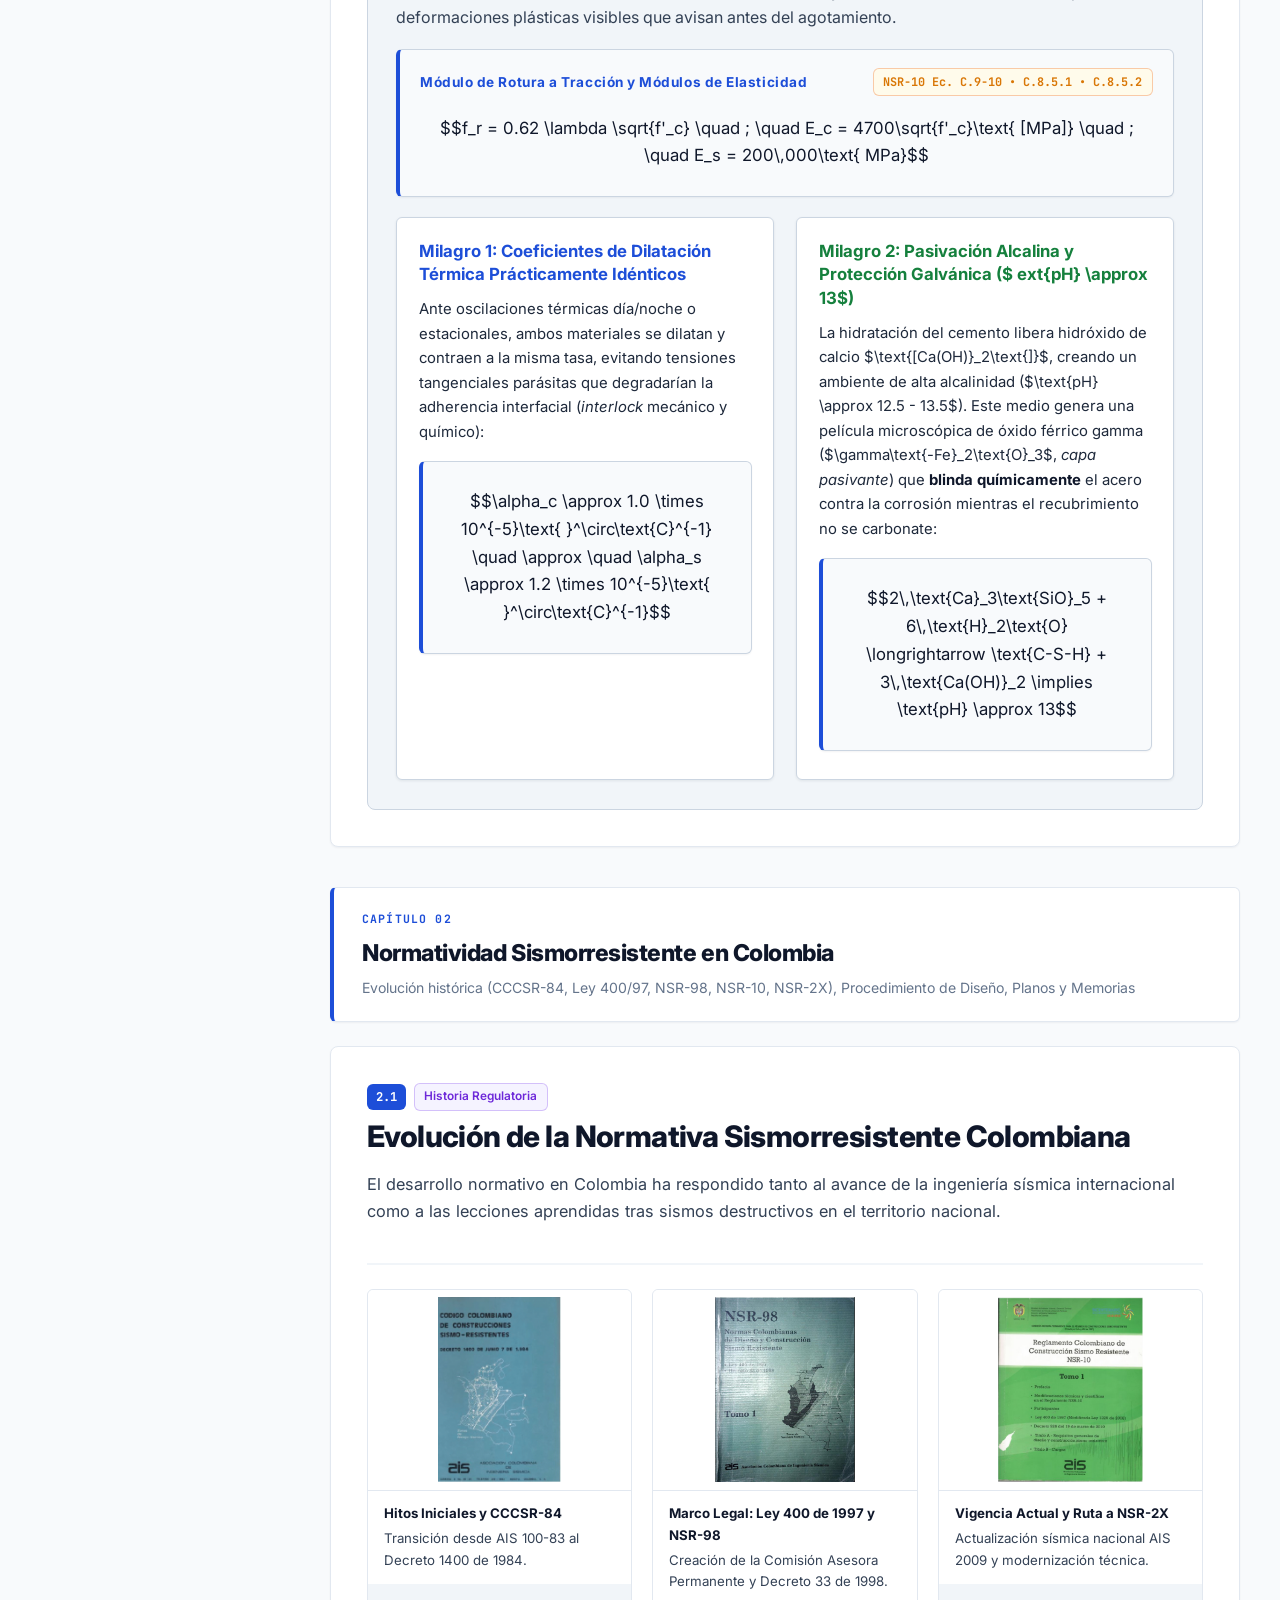
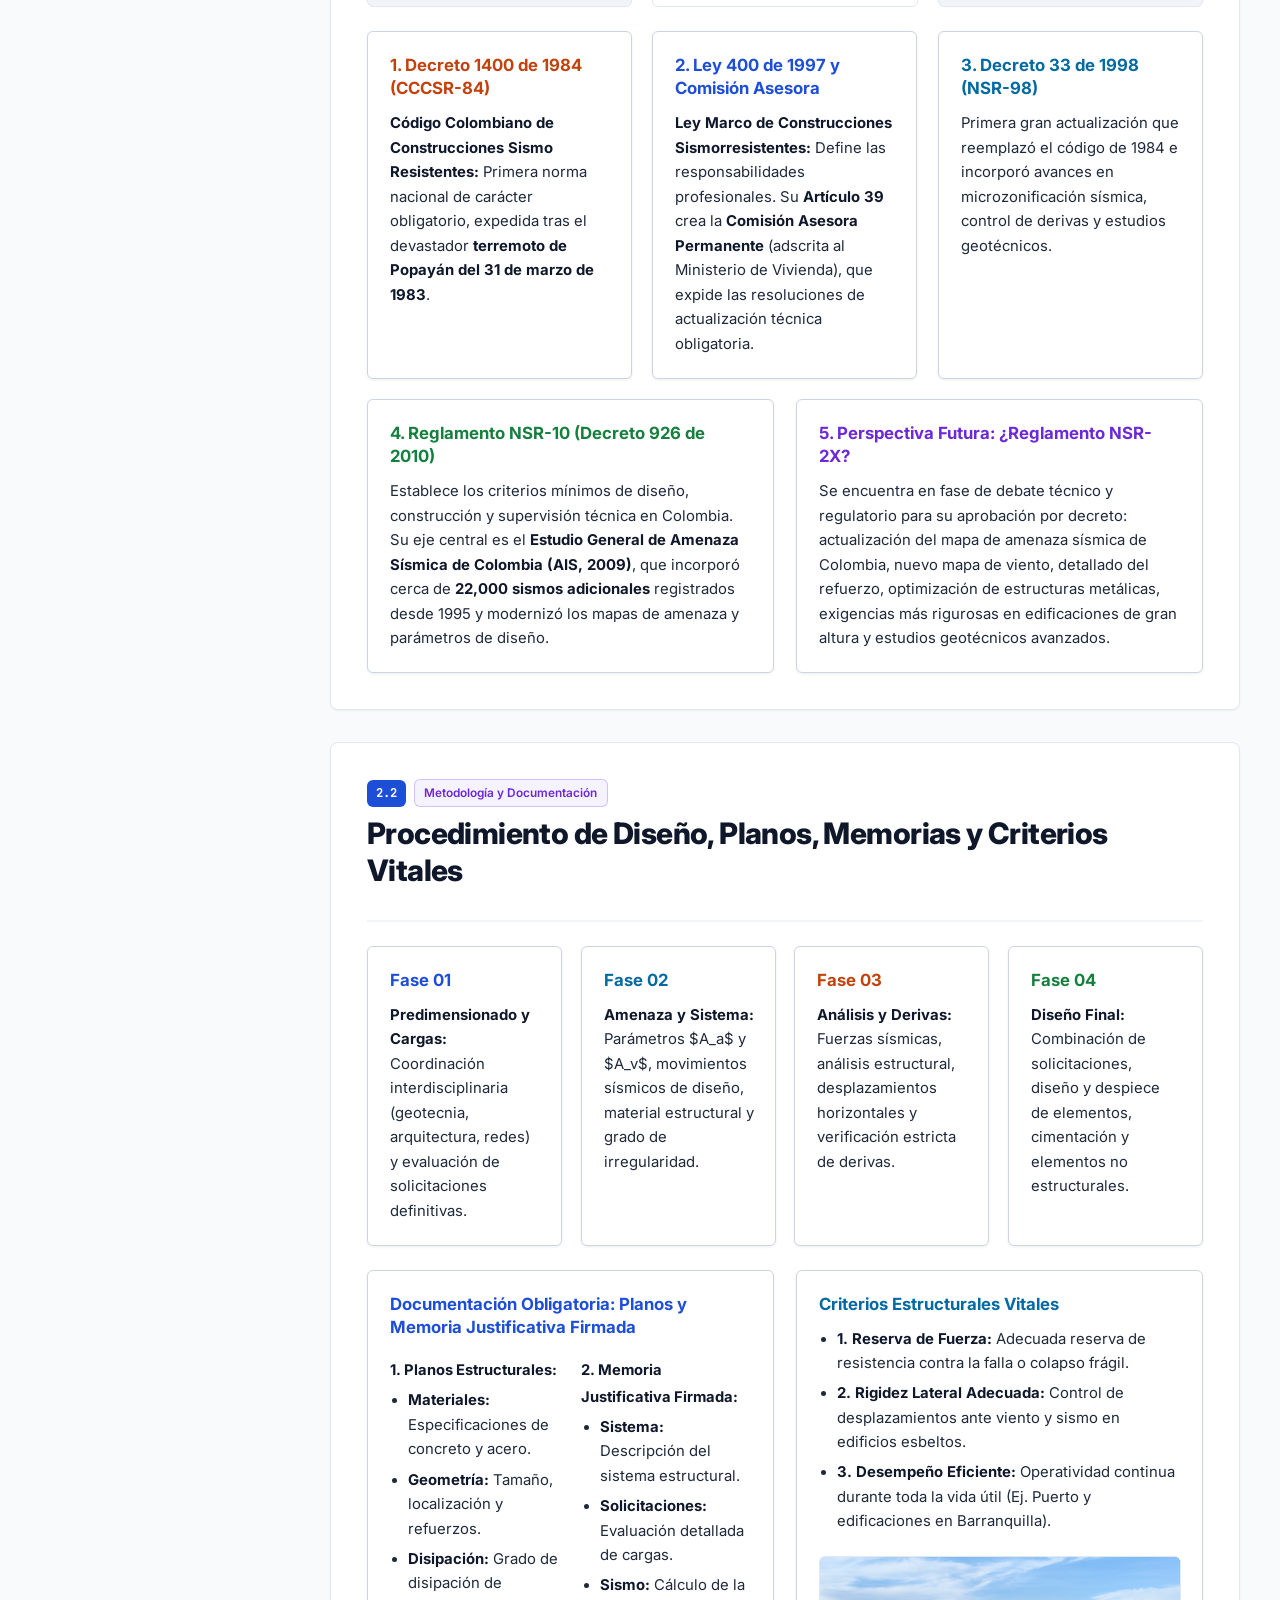
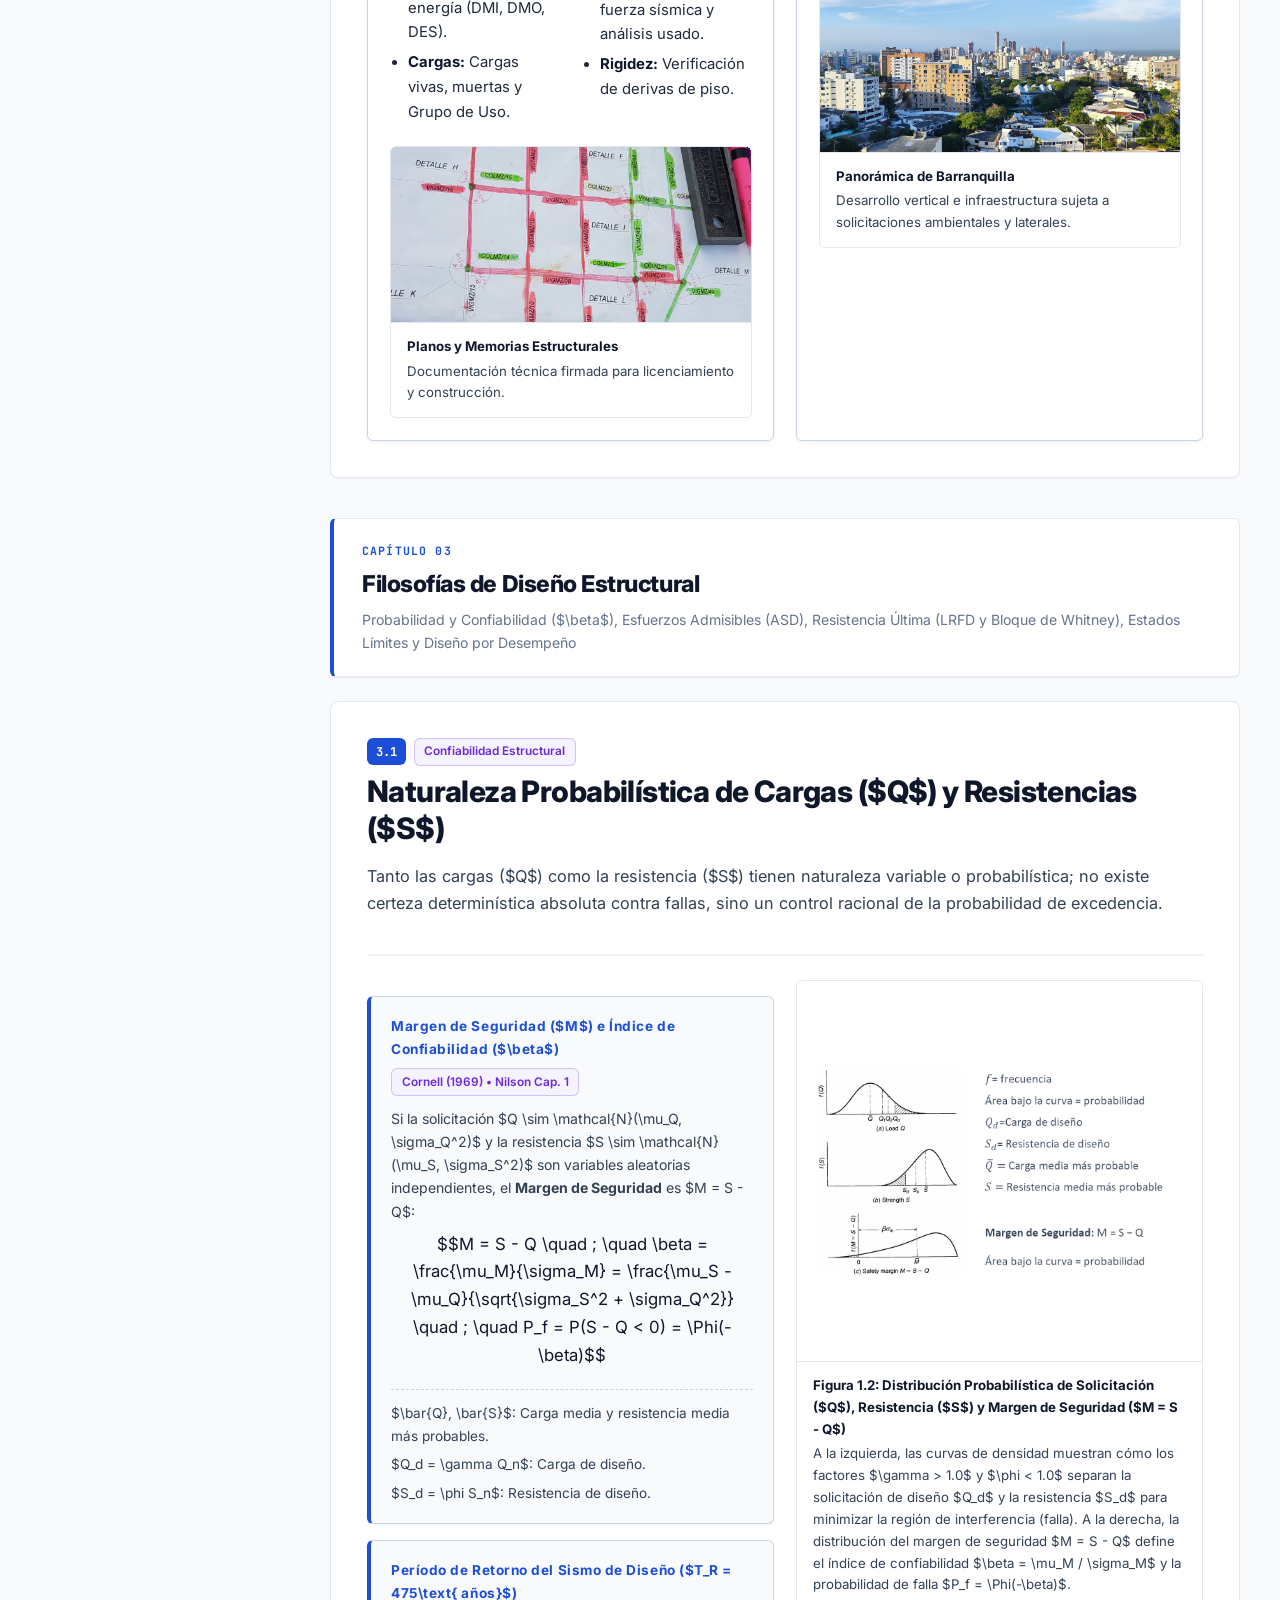
==== commit 0490ea70: "feat(unslop): complete web redesign, fix accordions, repair math, update unisucre reference, remove " ====
--- a/modulos/modulo-01-introduccion.html
+++ b/modulos/modulo-01-introduccion.html
@@ -3,7 +3,7 @@
 <head>
   <meta charset="UTF-8" />
   <meta name="viewport" content="width=device-width, initial-scale=1.0" />
-  <title>Módulo 1: Introducción, Normatividad y Filosofías de Diseño | Diplomado Estructuras</title>
+  <title>Módulo 1: Introducción, Normatividad y Filosofías de Diseño | Concreto Reforzado NSR-10</title>
   <!-- Google Fonts: Inter & JetBrains Mono -->
   <link rel="preconnect" href="https://fonts.googleapis.com" />
   <link rel="preconnect" href="https://fonts.gstatic.com" crossorigin />
@@ -148,7 +148,7 @@
         <div class="hero-grid">
           <div>
             <div class="hero-badge-row">
-              <span class="hero-badge">Módulo 01 • Diplomado en Estructuras</span>
+              <span class="hero-badge">Módulo 01 • Concreto Reforzado NSR-10</span>
             </div>
             <h1 class="hero-title">
               Introducción al Diseño de <span>Concreto Reforzado</span>
@@ -161,12 +161,13 @@
               <div class="professor-info">
                 <span class="professor-label">Profesor</span>
                 <span class="professor-name">Daniel Abudinen, I.C., M.Sc.</span>
-                <span class="professor-inst">Diplomado en Estructuras • Universidad de la Costa (CUC)</span>
+                <span class="professor-inst">Prof. Daniel Abudinen • <a href="mailto:dabudinen@gmail.com" style="color: inherit; text-decoration: none;">dabudinen@gmail.com</a></span>
               </div>
             </div>
           </div>
           <div class="hero-visual-box">
-            <img src="../assets/img/mod01/image1.png" alt="Diseño de Concreto Reforzado - Introducción" />
+            <img src="../assets/img/mod01/image1.png" alt="Esquema Estructural - Pórtico Arriostrado" />
+            <div class="hero-visual-caption">Pórtico Estructural Arriostrado</div>
           </div>
         </div>
       </section>
@@ -1798,7 +1799,7 @@
 <!-- PIE DE NAVEGACIÓN DEL MÓDULO -->
       <div style="display: flex; justify-content: space-between; align-items: center; flex-wrap: wrap; gap: 1rem; padding: 1.5rem 2rem; background: var(--bg-surface); border: 1px solid var(--border-color); border-radius: var(--radius-lg); box-shadow: var(--shadow-sm);">
         <a href="../index.html" class="btn-control" style="background: var(--bg-subtle); color: var(--text-main); border-color: var(--border-strong);">
-          ← Volver al Portal Principal del Diplomado
+          ← Volver al Portal Principal
         </a>
         <div style="display: flex; align-items: center; gap: 1rem; flex-wrap: wrap;">
           <div style="text-align: right;">
--- a/assets/css/styles.css
+++ b/assets/css/styles.css
@@ -1,157 +1,118 @@
 /* ==========================================================================
-
-   DIPLOMADO EN DISEÑO ESTRUCTURAL DE CONCRETO REFORZADO (NSR-10)
-
-   Prof. Daniel Abudinen, I.C., M.Sc. — Universidad de la Costa (CUC)
-
-   Sistema de Diseño Unificado (Basado en la paleta de 01. Introducción.pptx)
-
+   DISEÑO ESTRUCTURAL DE CONCRETO REFORZADO (NSR-10)
+   Prof. Daniel Abudinen, I.C., M.Sc. — dabudinen@gmail.com
+   Sistema de Diseño Unificado — Formato de Ingeniería y Tema Claro (Unslop)
    Soporta: Modo Estudio Autónomo | Modo Clase Magistral (16:9) | Tema Claro/Oscuro
-
    ========================================================================== */
 
 :root {
-
-  /* Paleta extraída de (Borrador) 01. Introducción.pptx */
-
+  /* ========================================================================
+     UNSLOP ENGINEERING DESIGN TOKENS (TEMA CLARO TÉCNICO POR DEFECTO)
+     ======================================================================== */
   --bg-body: #F8FAFC;
-
   --bg-surface: #FFFFFF;
-
   --bg-subtle: #F1F5F9;
-
-  --bg-accent-soft: #EBF4FE;
-
+  --bg-accent-soft: #EFF6FF;
+  --bg-header: #FFFFFF;
+  --bg-header-secondary: #F8FAFC;
+
+  --text-main: #0F172A;
+  --text-secondary: #334155;
+  --text-muted: #64748B;
+  --text-on-dark: #F8FAFC;
+  --text-header: #0F172A;
+
+  --border-color: #E2E8F0;
+  --border-strong: #CBD5E1;
+
+  /* Paleta Técnica de Ingeniería Estructural */
+  --primary: #1D4ED8;
+  --primary-dark: #1E40AF;
+  --primary-light: #EFF6FF;
+  --primary-border: #BFDBFE;
+
+  --cyan: #0284C7;
+  --cyan-light: #F0F9FF;
+
+  --amber: #D97706;
+  --amber-warn: #B45309;
+  --amber-light: #FFFBEB;
+
+  --emerald: #059669;
+  --emerald-dark: #047857;
+  --emerald-light: #ECFDF5;
+
+  --rose: #DC2626;
+  --rose-dark: #B91C1C;
+  --rose-light: #FEF2F2;
+
+  --violet: #6D28D9;
+  --violet-light: #F5F3FF;
+
+  /* Geometría Técnica de Precisión (Radios Contenidos de Software de Cálculo) */
+  --radius-xs: 3px;
+  --radius-sm: 4px;
+  --radius-md: 6px;
+  --radius-lg: 8px;
+  --radius-xl: 10px;
+
+  /* Elevaciones de Plano (Sin resplandores ni desenfoques difusos) */
+  --shadow-sm: 0 1px 2px rgba(15, 23, 42, 0.05);
+  --shadow-md: 0 2px 4px rgba(15, 23, 42, 0.06);
+  --shadow-lg: 0 4px 12px rgba(15, 23, 42, 0.08);
+
+  /* Tipografía y Números Tabulares */
+  --font-sans: 'Inter', -apple-system, BlinkMacSystemFont, 'Segoe UI', Roboto, sans-serif;
+  --font-mono: 'JetBrains Mono', 'Fira Code', Menlo, Consolas, monospace;
+
+  /* Layout */
+  --sidebar-width: 290px;
+  --topbar-height: 60px;
+}
+
+[data-theme="dark"] {
+  /* Modo Plano / Turno Nocturno de Ingeniería */
+  --bg-body: #0B1120;
+  --bg-surface: #131C31;
+  --bg-subtle: #1E293B;
+  --bg-accent-soft: #172554;
   --bg-header: #0F172A;
-
   --bg-header-secondary: #1E293B;
 
-  --text-main: #0F172A;
-
-  --text-secondary: #334155;
-
-  --text-muted: #64748B;
-
-  --text-on-dark: #F8FAFC;
-
-  --border-color: #E2E8F0;
-
-  --border-strong: #CBD5E1;
-
-  /* Colores Técnicos y Semánticos del PPTX */
-
-  --primary: #2563EB;
-
-  --primary-dark: #1D4ED8;
-
-  --primary-light: #DBEAFE;
-
-  --primary-border: #93C5FD;
-
-  --cyan: #0EA5E9;
-
-  --cyan-light: #E0F2FE;
-
-  --amber: #EA580C;
-
+  --text-main: #F1F5F9;
+  --text-secondary: #CBD5E1;
+  --text-muted: #94A3B8;
+  --text-header: #F1F5F9;
+
+  --border-color: #1E293B;
+  --border-strong: #334155;
+
+  --primary: #3B82F6;
+  --primary-dark: #60A5FA;
+  --primary-light: rgba(37, 99, 235, 0.18);
+  --primary-border: #1D4ED8;
+
+  --cyan: #38BDF8;
+  --cyan-light: rgba(14, 165, 233, 0.15);
+
+  --amber: #F59E0B;
   --amber-warn: #D97706;
-
-  --amber-light: #FFEDD5;
-
-  --emerald: #16A34A;
-
-  --emerald-dark: #15803D;
-
-  --emerald-light: #DCFCE7;
-
-  --rose: #E11D48;
-
+  --amber-light: rgba(217, 119, 6, 0.18);
+
+  --emerald: #10B981;
+  --emerald-dark: #059669;
+  --emerald-light: rgba(16, 185, 129, 0.18);
+
+  --rose: #EF4444;
   --rose-dark: #DC2626;
-
-  --rose-light: #FFE4E6;
-
-  --violet: #7C3AED;
-
-  --violet-light: #EDE9FE;
-
-  /* Sombras y Geometría */
-
-  --shadow-sm: 0 1px 3px rgba(15, 23, 42, 0.06), 0 1px 2px rgba(15, 23, 42, 0.04);
-
-  --shadow-md: 0 4px 12px -2px rgba(15, 23, 42, 0.08), 0 2px 6px -1px rgba(15, 23, 42, 0.04);
-
-  --shadow-lg: 0 12px 28px -4px rgba(15, 23, 42, 0.12), 0 4px 12px -2px rgba(15, 23, 42, 0.06);
-
-  --radius-sm: 8px;
-
-  --radius-md: 12px;
-
-  --radius-lg: 16px;
-
-  --radius-xl: 22px;
-
-  /* Tipografía */
-
-  --font-sans: 'Inter', 'Segoe UI', system-ui, -apple-system, sans-serif;
-
-  --font-mono: 'JetBrains Mono', 'Fira Code', Consolas, monospace;
-
-  /* Layout */
-
-  --sidebar-width: 290px;
-
-  --topbar-height: 68px;
-
-}
-
-[data-theme="dark"] {
-
-  --bg-body: #0B1120;
-
-  --bg-surface: #131C31;
-
-  --bg-subtle: #1E293B;
-
-  --bg-accent-soft: #172554;
-
-  --bg-header: #070B14;
-
-  --bg-header-secondary: #0F172A;
-
-  --text-main: #F1F5F9;
-
-  --text-secondary: #CBD5E1;
-
-  --text-muted: #94A3B8;
-
-  --border-color: #1E293B;
-
-  --border-strong: #334155;
-
-  --primary: #3B82F6;
-
-  --primary-dark: #60A5FA;
-
-  --primary-light: rgba(37, 99, 235, 0.2);
-
-  --primary-border: #1D4ED8;
-
-  --cyan-light: rgba(14, 165, 233, 0.15);
-
-  --amber-light: rgba(234, 88, 12, 0.18);
-
-  --emerald-light: rgba(22, 163, 74, 0.18);
-
-  --rose-light: rgba(225, 29, 72, 0.18);
-
-  --violet-light: rgba(124, 58, 237, 0.18);
-
-  --shadow-sm: 0 1px 3px rgba(0, 0, 0, 0.35);
-
-  --shadow-md: 0 6px 16px rgba(0, 0, 0, 0.45);
-
-  --shadow-lg: 0 16px 36px rgba(0, 0, 0, 0.6);
-
+  --rose-light: rgba(239, 68, 68, 0.18);
+
+  --violet: #8B5CF6;
+  --violet-light: rgba(139, 92, 246, 0.18);
+
+  --shadow-sm: 0 1px 2px rgba(0, 0, 0, 0.25);
+  --shadow-md: 0 4px 10px rgba(0, 0, 0, 0.35);
+  --shadow-lg: 0 8px 20px rgba(0, 0, 0, 0.5);
 }
 
 /* ==========================================================================
@@ -223,230 +184,145 @@
 }
 
 /* ==========================================================================
-
-   BARRA SUPERIOR GLOBAL (TOPBAR)
-
+   BARRA SUPERIOR GLOBAL (TOPBAR) — FORMATO DE INGENIERÍA
    ========================================================================== */
 
 .topbar {
-
   position: sticky;
-
   top: 0;
-
   z-index: 1000;
-
   height: var(--topbar-height);
-
   background: var(--bg-header);
-
-  color: var(--text-on-dark);
-
-  border-bottom: 1px solid rgba(255, 255, 255, 0.1);
-
-  display: flex;
-
-  align-items: center;
-
+  color: var(--text-header);
+  border-bottom: 1px solid var(--border-color);
+  display: flex;
+  align-items: center;
   justify-content: space-between;
-
   padding: 0 1.5rem;
-
-  box-shadow: 0 4px 20px rgba(0, 0, 0, 0.2);
-
+  box-shadow: var(--shadow-sm);
+  transition: background-color 0.2s ease, border-color 0.2s ease;
 }
 
 .topbar-brand {
-
-  display: flex;
-
-  align-items: center;
-
-  gap: 0.9rem;
-
+  display: flex;
+  align-items: center;
+  gap: 0.85rem;
 }
 
 .btn-sidebar-toggle {
   display: none;
-  background: rgba(255, 255, 255, 0.08);
-  border: 1px solid rgba(255, 255, 255, 0.16);
-  color: #FFFFFF;
+  background: var(--bg-surface);
+  border: 1px solid var(--border-strong);
+  color: var(--text-main);
   border-radius: var(--radius-sm);
-  width: 38px;
-  height: 38px;
+  width: 36px;
+  height: 36px;
   align-items: center;
   justify-content: center;
   cursor: pointer;
-  transition: all 0.2s ease;
+  transition: all 0.15s ease;
   flex-shrink: 0;
 }
 .btn-sidebar-toggle:hover {
-  background: rgba(255, 255, 255, 0.18);
-  border-color: #38BDF8;
+  background: var(--bg-subtle);
+  border-color: var(--primary);
+  color: var(--primary);
 }
 .btn-sidebar-toggle svg {
   display: block;
 }
 
-
 .topbar-logo {
-
-  width: 40px;
-
-  height: 40px;
-
-  border-radius: 10px;
-
-  background: linear-gradient(135deg, var(--primary), var(--cyan));
-
-  display: flex;
-
-  align-items: center;
-
+  width: 36px;
+  height: 36px;
+  border-radius: var(--radius-sm);
+  background: var(--bg-subtle);
+  border: 1px solid var(--border-strong);
+  display: flex;
+  align-items: center;
   justify-content: center;
-
-  font-weight: 800;
-
-  font-size: 1.1rem;
-
-  color: #fff;
-
-  letter-spacing: -0.5px;
-
-  box-shadow: 0 2px 10px rgba(37, 99, 235, 0.45);
-
   flex-shrink: 0;
-
+  transition: border-color 0.15s ease;
+}
+.topbar-logo:hover {
+  border-color: var(--primary);
 }
 
 .topbar-title-group {
-
-  display: flex;
-
+  display: flex;
   flex-direction: column;
-
+  line-height: 1.25;
 }
 
 .topbar-eyebrow {
-
   font-size: 0.68rem;
-
   text-transform: uppercase;
-
-  letter-spacing: 0.12em;
-
-  color: #38BDF8;
-
+  letter-spacing: 0.08em;
+  color: var(--primary);
   font-weight: 700;
-
+  font-family: var(--font-mono);
 }
 
 .topbar-title {
-
-  font-size: 0.98rem;
-
+  font-size: 0.95rem;
   font-weight: 700;
-
+  color: var(--text-header);
+  letter-spacing: -0.01em;
+}
+
+.topbar-actions {
+  display: flex;
+  align-items: center;
+  gap: 0.5rem;
+}
+
+.btn-control {
+  display: inline-flex;
+  align-items: center;
+  gap: 0.45rem;
+  background: var(--bg-surface);
+  color: var(--text-main);
+  border: 1px solid var(--border-strong);
+  padding: 0.42rem 0.85rem;
+  border-radius: var(--radius-sm);
+  font-size: 0.82rem;
+  font-weight: 600;
+  cursor: pointer;
+  transition: all 0.15s ease;
+  font-family: inherit;
+  text-decoration: none;
+}
+
+.btn-control:hover {
+  background: var(--bg-subtle);
+  border-color: var(--primary);
+  color: var(--primary);
+}
+
+.btn-control.active-mode {
+  background: var(--primary);
   color: #FFFFFF;
-
-  letter-spacing: -0.01em;
-
-}
-
-.topbar-actions {
-
-  display: flex;
-
-  align-items: center;
-
-  gap: 0.65rem;
-
-}
-
-.btn-control {
-
-  display: inline-flex;
-
-  align-items: center;
-
-  gap: 0.45rem;
-
-  background: rgba(255, 255, 255, 0.08);
-
-  color: #E2E8F0;
-
-  border: 1px solid rgba(255, 255, 255, 0.14);
-
-  padding: 0.45rem 0.85rem;
-
-  border-radius: var(--radius-sm);
-
-  font-size: 0.82rem;
-
-  font-weight: 600;
-
-  cursor: pointer;
-
-  transition: all 0.2s ease;
-
-  font-family: inherit;
-
-}
-
-.btn-control:hover {
-
-  background: rgba(255, 255, 255, 0.16);
-
+  border-color: var(--primary);
+}
+
+.btn-control.active-mode:hover {
+  background: var(--primary-dark);
   color: #FFFFFF;
-
-  border-color: rgba(255, 255, 255, 0.28);
-
-}
-
-.btn-control.active-mode {
-
-  background: linear-gradient(135deg, var(--primary), #1D4ED8);
-
-  color: #FFFFFF;
-
-  border-color: #60A5FA;
-
-  box-shadow: 0 0 14px rgba(37, 99, 235, 0.5);
-
-}
-
-.btn-control.laser-active {
-
-  background: linear-gradient(135deg, var(--rose), #9F1239);
-
-  color: #FFFFFF;
-
-  border-color: #FDA4AF;
-
-  box-shadow: 0 0 14px rgba(225, 29, 72, 0.55);
-
-}
-
-/* Barra de progreso de lectura */
-
-.reading-progress {
-
-  position: fixed;
-
-  top: var(--topbar-height);
-
-  left: 0;
-
-  width: 0%;
-
-  height: 3px;
-
-  background: linear-gradient(90deg, var(--primary), var(--cyan), var(--emerald));
-
-  z-index: 1001;
-
-  transition: width 0.15s ease-out;
-
+}
+
+.dot-indicator {
+  width: 8px;
+  height: 8px;
+  border-radius: 50%;
+  display: inline-block;
+  flex-shrink: 0;
+}
+.dot-indicator.red {
+  background: #DC2626;
+  box-shadow: 0 0 0 2px rgba(220, 38, 38, 0.2);
+}
+.dot-indicator.green {
+  background: #059669;
 }
 
 /* ==========================================================================
@@ -498,7 +374,8 @@
 
 
 /* Estado Colapsado del Menú Lateral */
-body.sidebar-collapsed .workspace-layout {
+body.sidebar-collapsed .workspace-layout,
+body.sidebar-collapsed .main-layout {
   grid-template-columns: 0px 1fr !important;
 }
 
@@ -764,892 +641,877 @@
 }
 
 /* ==========================================================================
-
-   CONTENEDOR PRINCIPAL Y HERO INSTITUCIONAL
-
+   CONTENEDOR PRINCIPAL Y HERO INSTITUCIONAL — FORMATO DE INGENIERÍA
    ========================================================================== */
 
 .main-content {
-
-  padding: 2rem 2.75rem 4rem;
-
+  padding: 2rem 2.5rem 4rem;
   max-width: 1360px;
-
   width: 100%;
-
   margin: 0 auto;
-
 }
 
 .hub-container {
-
   max-width: 1380px;
-
   margin: 0 auto;
-
   padding: 2rem 2rem 4rem;
-
 }
 
 .hero-banner {
-
-  background: linear-gradient(135deg, #0F172A 0%, #1E293B 60%, #1E3A8A 100%);
-
+  background: var(--bg-surface);
+  color: var(--text-main);
+  border-radius: var(--radius-md);
+  padding: 2.25rem 2.5rem;
+  position: relative;
+  overflow: hidden;
+  box-shadow: var(--shadow-sm);
+  margin-bottom: 2rem;
+  border: 1px solid var(--border-color);
+  border-left: 4px solid var(--primary);
+}
+
+.hero-banner::before {
+  content: "";
+  position: absolute;
+  inset: 0;
+  background-image:
+    linear-gradient(to right, rgba(15, 23, 42, 0.035) 1px, transparent 1px),
+    linear-gradient(to bottom, rgba(15, 23, 42, 0.035) 1px, transparent 1px);
+  background-size: 24px 24px;
+  pointer-events: none;
+}
+
+[data-theme="dark"] .hero-banner::before {
+  background-image:
+    linear-gradient(to right, rgba(255, 255, 255, 0.035) 1px, transparent 1px),
+    linear-gradient(to bottom, rgba(255, 255, 255, 0.035) 1px, transparent 1px);
+}
+
+.hero-grid {
+  position: relative;
+  z-index: 1;
+  display: grid;
+  grid-template-columns: 1.35fr 0.85fr;
+  gap: 2.5rem;
+  align-items: center;
+}
+
+.hero-grid:has(> :only-child),
+.hero-grid.hero-single {
+  grid-template-columns: 1fr;
+  max-width: 1000px;
+}
+
+.hero-badge-row {
+  display: flex;
+  flex-wrap: wrap;
+  gap: 0.5rem;
+  margin-bottom: 0.85rem;
+}
+
+.hero-badge {
+  display: inline-flex;
+  align-items: center;
+  gap: 0.35rem;
+  padding: 0.25rem 0.65rem;
+  border-radius: var(--radius-xs);
+  font-size: 0.72rem;
+  font-weight: 700;
+  font-family: var(--font-mono);
+  text-transform: uppercase;
+  letter-spacing: 0.05em;
+  background: var(--primary-light);
+  color: var(--primary);
+  border: 1px solid var(--primary-border);
+}
+
+.hero-badge.norma {
+  background: var(--amber-light);
+  color: var(--amber-warn);
+  border-color: rgba(217, 119, 6, 0.35);
+}
+
+.hero-title {
+  font-size: 2.25rem;
+  font-weight: 800;
+  line-height: 1.18;
+  letter-spacing: -0.025em;
+  color: var(--text-main);
+  margin-bottom: 0.85rem;
+}
+
+.hero-title span {
+  color: var(--primary);
+}
+
+.hero-subtitle {
+  font-size: 1.05rem;
+  color: var(--text-secondary);
+  margin-bottom: 1.35rem;
+  max-width: 72ch;
+  line-height: 1.6;
+}
+
+.professor-card {
+  display: inline-flex;
+  align-items: center;
+  gap: 0.9rem;
+  background: var(--bg-subtle);
+  border: 1px solid var(--border-color);
+  border-radius: var(--radius-md);
+  padding: 0.65rem 1rem;
+}
+
+.professor-avatar {
+  width: 42px;
+  height: 42px;
+  border-radius: var(--radius-sm);
+  background: var(--primary);
   color: #FFFFFF;
-
-  border-radius: var(--radius-xl);
-
-  padding: 2.75rem 3rem;
+  display: flex;
+  align-items: center;
+  justify-content: center;
+  font-weight: 800;
+  font-family: var(--font-mono);
+  font-size: 0.95rem;
+  flex-shrink: 0;
+}
+
+.professor-info {
+  display: flex;
+  flex-direction: column;
+}
+
+.professor-label {
+  font-size: 0.68rem;
+  text-transform: uppercase;
+  letter-spacing: 0.08em;
+  color: var(--text-muted);
+  font-weight: 700;
+  font-family: var(--font-mono);
+}
+
+.professor-name {
+  font-size: 0.95rem;
+  font-weight: 700;
+  color: var(--text-main);
+}
+
+.professor-inst {
+  font-size: 0.78rem;
+  color: var(--text-secondary);
+}
+
+/* Tira de Métricas Técnicas del Hero */
+.hero-stats-strip {
+  display: flex;
+  align-items: center;
+  flex-wrap: wrap;
+  gap: 1.5rem;
+  margin-top: 1.35rem;
+  padding-top: 1.25rem;
+  border-top: 1px solid var(--border-color);
+}
+
+.hero-stat-item {
+  display: flex;
+  flex-direction: column;
+  gap: 0.15rem;
+}
+
+.hero-stat-num {
+  font-family: var(--font-mono);
+  font-size: 1.25rem;
+  font-weight: 800;
+  color: var(--primary);
+  line-height: 1.1;
+  font-variant-numeric: tabular-nums;
+}
+
+.hero-stat-label {
+  font-size: 0.72rem;
+  font-weight: 600;
+  color: var(--text-secondary);
+  text-transform: uppercase;
+  letter-spacing: 0.04em;
+}
+
+.hero-stat-sep {
+  width: 1px;
+  height: 28px;
+  background: var(--border-color);
+}
+
+.hero-visual-box {
+  background: var(--bg-surface);
+  border: 1px solid var(--border-color);
+  border-radius: var(--radius-md);
+  padding: 0.85rem;
+  display: flex;
+  flex-direction: column;
+  align-items: center;
+  justify-content: center;
+  box-shadow: var(--shadow-sm);
+  max-width: 240px;
+  justify-self: center;
+  width: 100%;
+}
+
+.hero-visual-box img {
+  width: 100%;
+  height: auto;
+  max-height: 310px;
+  object-fit: contain;
+  border-radius: var(--radius-xs);
+  display: block;
+}
+
+.hero-visual-caption {
+  font-family: var(--font-mono);
+  font-size: 0.68rem;
+  color: var(--text-muted);
+  margin-top: 0.5rem;
+  font-weight: 600;
+  text-transform: uppercase;
+  letter-spacing: 0.04em;
+}
+
+/* ==========================================================================
+
+   SECCIONES Y LÁMINAS DE CLASE (.lesson-section)
+
+   ========================================================================== */
+
+.chapter-divider {
+  background: var(--bg-surface);
+  color: var(--text-main);
+  border: 1px solid var(--border-color);
+  border-left: 4px solid var(--primary);
+  border-radius: var(--radius-md);
+  padding: 1.35rem 1.75rem;
+  margin: 2.5rem 0 1.5rem;
+  box-shadow: var(--shadow-sm);
+}
+
+.chapter-divider-eyebrow {
+  font-family: var(--font-mono);
+  font-size: 0.72rem;
+  font-weight: 700;
+  text-transform: uppercase;
+  letter-spacing: 0.1em;
+  color: var(--primary);
+}
+
+.chapter-divider-title {
+  font-size: 1.45rem;
+  font-weight: 800;
+  letter-spacing: -0.02em;
+  color: var(--text-main);
+  margin: 0.35rem 0 0.25rem;
+}
+
+.chapter-divider-sub {
+  font-size: 0.88rem;
+  color: var(--text-muted);
+}
+
+.lesson-section {
+
+  background: var(--bg-surface);
+
+  border: 1px solid var(--border-color);
+
+  border-radius: var(--radius-lg);
+
+  padding: 2.25rem;
+
+  margin-bottom: 2rem;
+
+  box-shadow: var(--shadow-sm);
 
   position: relative;
 
+  transition: transform 0.2s ease, box-shadow 0.2s ease;
+
+}
+
+.section-header {
+
+  display: flex;
+
+  flex-direction: column;
+
+  align-items: stretch;
+
+  gap: 0.6rem;
+
+  margin-bottom: 1.5rem;
+
+  padding-bottom: 1rem;
+
+  border-bottom: 2px solid var(--bg-subtle);
+
+}
+
+.section-tag-row {
+
+  display: flex;
+
+  align-items: center;
+
+  flex-wrap: wrap;
+
+  gap: 0.5rem;
+
+  margin-bottom: 0.45rem;
+
+}
+
+.section-num-badge {
+
+  background: var(--primary);
+
+  color: #FFFFFF;
+
+  font-family: var(--font-mono);
+
+  font-size: 0.76rem;
+
+  font-weight: 700;
+
+  padding: 0.2rem 0.55rem;
+
+  border-radius: 6px;
+
+}
+
+.nsr-badge {
+
+  display: inline-flex;
+
+  align-items: center;
+
+  gap: 0.3rem;
+
+  background: var(--amber-light);
+
+  color: var(--amber);
+
+  border: 1px solid rgba(234, 88, 12, 0.3);
+
+  font-family: var(--font-mono);
+
+  font-size: 0.74rem;
+
+  font-weight: 700;
+
+  padding: 0.2rem 0.6rem;
+
+  border-radius: 6px;
+
+}
+
+.ref-badge {
+
+  display: inline-flex;
+
+  align-items: center;
+
+  gap: 0.3rem;
+
+  background: var(--violet-light);
+
+  color: var(--violet);
+
+  border: 1px solid rgba(124, 58, 237, 0.28);
+
+  font-size: 0.74rem;
+
+  font-weight: 600;
+
+  padding: 0.2rem 0.6rem;
+
+  border-radius: 6px;
+
+}
+
+.section-title {
+
+  font-size: 1.5rem;
+
+  font-weight: 800;
+
+  color: var(--text-main);
+
+  letter-spacing: -0.015em;
+
+}
+
+.section-lead {
+
+  font-size: 1.02rem;
+
+  color: var(--text-secondary);
+
+  margin-bottom: 1.35rem;
+
+}
+
+/* ==========================================================================
+
+   GRILLAS, TARJETAS TÉCNICAS Y CAJAS DE ECUACIONES (.math-card)
+
+   ========================================================================== */
+
+.grid-2 {
+
+  display: grid;
+
+  grid-template-columns: repeat(2, minmax(0, 1fr));
+
+  gap: 1.35rem;
+
+}
+
+.grid-3 {
+
+  display: grid;
+
+  grid-template-columns: repeat(3, minmax(0, 1fr));
+
+  gap: 1.25rem;
+
+}
+
+.grid-4 {
+
+  display: grid;
+
+  grid-template-columns: repeat(4, minmax(0, 1fr));
+
+  gap: 1.15rem;
+
+}
+
+.grid-5 {
+
+  display: grid;
+
+  grid-template-columns: repeat(5, minmax(0, 1fr));
+
+  gap: 1rem;
+
+}
+
+.grid-2 > *,
+
+.grid-3 > *,
+
+.grid-4 > *,
+
+.grid-5 > * {
+
+  min-width: 0;
+
+}
+
+.tech-card {
+
+  background: var(--bg-subtle);
+
+  border: 1px solid var(--border-color);
+
+  border-radius: var(--radius-md);
+
+  padding: 1.35rem;
+
+  display: flex;
+
+  flex-direction: column;
+
+  justify-content: flex-start;
+
+  gap: 0.65rem;
+
+  transition: all 0.2s ease;
+
+  min-width: 0;
+
+  overflow-wrap: break-word;
+
+}
+
+.tech-card:hover {
+
+  border-color: var(--primary-border);
+
+  box-shadow: var(--shadow-md);
+
+  transform: translateY(-2px);
+
+}
+
+.tech-card.accent-blue { border-top: 4px solid var(--primary); }
+
+.tech-card.accent-cyan { border-top: 4px solid var(--cyan); }
+
+.tech-card.accent-amber { border-top: 4px solid var(--amber); }
+
+.tech-card.accent-emerald { border-top: 4px solid var(--emerald); }
+
+.tech-card.accent-rose { border-top: 4px solid var(--rose); }
+
+.tech-card.accent-violet { border-top: 4px solid var(--violet); }
+
+.tech-card-header {
+
+  display: flex;
+
+  align-items: flex-start;
+
+  justify-content: space-between;
+
+  gap: 0.75rem;
+
+  margin-bottom: 0.25rem;
+
+}
+
+.tech-card-title {
+
+  font-size: 1.05rem;
+
+  font-weight: 700;
+
+  color: var(--text-main);
+
+  display: block;
+
+  line-height: 1.4;
+
+  margin: 0;
+
+  flex: 0 0 auto;
+
+}
+
+.tech-card-header .tech-card-title {
+
+  flex: 1;
+
+}
+
+.tech-card-icon {
+
+  font-size: 1.25rem;
+
+  line-height: 1;
+
+  flex-shrink: 0;
+
+}
+
+.tech-card p, .tech-card li {
+
+  font-size: 0.92rem;
+
+  color: var(--text-secondary);
+
+}
+
+.tech-card ul {
+
+  padding-left: 1.15rem;
+
+  display: flex;
+
+  flex-direction: column;
+
+  gap: 0.35rem;
+
+}
+
+/* Tarjetas de Ecuaciones Matemáticas (KaTeX) */
+
+.math-card {
+
+  background: var(--bg-accent-soft);
+
+  border: 1px solid var(--primary-border);
+
+  border-left: 5px solid var(--primary);
+
+  border-radius: var(--radius-md);
+
+  padding: 1.15rem 1.25rem;
+
+  margin: 1rem 0;
+
+  box-shadow: var(--shadow-sm);
+
+  min-width: 0;
+
+  max-width: 100%;
+
   overflow: hidden;
 
-  box-shadow: var(--shadow-lg);
-
-  margin-bottom: 2.25rem;
-
-  border: 1px solid rgba(56, 189, 248, 0.2);
-
-}
-
-.hero-banner::before {
-
-  content: "";
-
-  position: absolute;
-
-  inset: 0;
-
-  background-image:
-
-    radial-gradient(circle at 85% 20%, rgba(56, 189, 248, 0.18), transparent 45%),
-
-    linear-gradient(to right, rgba(255,255,255,0.03) 1px, transparent 1px),
-
-    linear-gradient(to bottom, rgba(255,255,255,0.03) 1px, transparent 1px);
-
-  background-size: 100% 100%, 36px 36px, 36px 36px;
-
-  pointer-events: none;
-
-}
-
-.hero-grid {
+}
+
+.math-card.normative-orange {
+
+  background: var(--amber-light);
+
+  border-color: rgba(234, 88, 12, 0.35);
+
+  border-left-color: var(--amber);
+
+}
+
+.math-card.normative-emerald {
+
+  background: var(--emerald-light);
+
+  border-color: rgba(22, 163, 74, 0.35);
+
+  border-left-color: var(--emerald);
+
+}
+
+.math-card-header {
+
+  display: flex;
+
+  align-items: center;
+
+  justify-content: space-between;
+
+  flex-wrap: wrap;
+
+  gap: 0.5rem;
+
+  margin-bottom: 0.65rem;
+
+}
+
+.math-card-title {
+
+  font-size: 0.85rem;
+
+  font-weight: 700;
+
+  color: var(--text-main);
+
+  text-transform: uppercase;
+
+  letter-spacing: 0.04em;
+
+}
+
+.math-formula {
+
+  font-size: 1.05rem;
+
+  padding: 0.5rem 0.25rem;
+
+  overflow-x: auto;
+
+  max-width: 100%;
+
+  text-align: center;
+
+}
+
+.math-formula .katex-display {
+
+  margin: 0.35em 0;
+
+  overflow-x: auto;
+
+  overflow-y: hidden;
+
+}
+
+.math-vars {
+
+  margin-top: 0.75rem;
+
+  padding-top: 0.75rem;
+
+  border-top: 1px dashed var(--border-strong);
+
+  font-size: 0.85rem;
+
+  color: var(--text-secondary);
+
+  display: grid;
+
+  grid-template-columns: repeat(auto-fit, minmax(220px, 1fr));
+
+  gap: 0.4rem 1rem;
+
+}
+
+/* Galerías e Imágenes con Lightbox */
+
+.figure-card {
+
+  background: var(--bg-subtle);
+
+  border: 1px solid var(--border-color);
+
+  border-radius: var(--radius-md);
+
+  overflow: hidden;
+
+  display: flex;
+
+  flex-direction: column;
+
+}
+
+.figure-img-wrap {
 
   position: relative;
 
-  z-index: 1;
-
-  display: grid;
-
-  grid-template-columns: 1.35fr 0.85fr;
-
-  gap: 2.5rem;
-
-  align-items: center;
-
-}
-
-.hero-grid:has(> :only-child),
-
-.hero-grid.hero-single {
-
-  grid-template-columns: 1fr;
-
-  max-width: 960px;
-
-}
-
-.hero-badge-row {
-
-  display: flex;
-
-  flex-wrap: wrap;
-
-  gap: 0.6rem;
-
-  margin-bottom: 1rem;
-
-}
-
-.hero-badge {
-
-  display: inline-flex;
-
-  align-items: center;
-
-  gap: 0.4rem;
-
-  padding: 0.3rem 0.75rem;
-
-  border-radius: 999px;
-
-  font-size: 0.75rem;
-
+  overflow: hidden;
+
+  background: #0F172A;
+
+  display: flex;
+
+  align-items: center;
+
+  justify-content: center;
+
+  cursor: zoom-in;
+
+}
+
+.figure-img-wrap img {
+
+  width: 100%;
+
+  height: 230px;
+
+  object-fit: cover;
+
+  transition: transform 0.35s ease;
+
+}
+
+.figure-img-wrap.contain-img {
+
+  background: #FFFFFF;
+
+  padding: 0.75rem;
+
+}
+
+.figure-img-wrap.contain-img img {
+
+  object-fit: contain;
+
+  height: 220px;
+
+}
+
+.figure-img-wrap:hover img {
+
+  transform: scale(1.03);
+
+}
+
+.figure-caption {
+
+  padding: 0.8rem 1rem;
+
+  font-size: 0.83rem;
+
+  color: var(--text-secondary);
+
+  border-top: 1px solid var(--border-color);
+
+  background: var(--bg-surface);
+
+}
+
+.figure-caption strong {
+
+  color: var(--text-main);
+
+  display: block;
+
+  margin-bottom: 0.15rem;
+
+}
+
+/* Portadas de Bibliografía Técnica */
+
+.book-card {
+  background: var(--bg-surface);
+  border: 1px solid var(--border-color);
+  border-radius: var(--radius-md);
+  overflow: hidden;
+  display: flex;
+  flex-direction: column;
+  box-shadow: var(--shadow-sm);
+  transition: all 0.15s ease;
+}
+
+.book-card:hover {
+  transform: translateY(-2px);
+  box-shadow: var(--shadow-md);
+  border-color: var(--primary);
+}
+
+.book-cover-wrap {
+  background: var(--bg-subtle);
+  border-bottom: 1px solid var(--border-color);
+  padding: 1rem;
+  display: flex;
+  align-items: center;
+  justify-content: center;
+  height: 210px;
+}
+
+.book-cover-wrap img {
+  max-height: 185px;
+  width: auto;
+  border-radius: var(--radius-xs);
+  border: 1px solid var(--border-color);
+  box-shadow: 0 1px 3px rgba(0, 0, 0, 0.08);
+}
+
+.book-meta {
+  padding: 1rem;
+  display: flex;
+  flex-direction: column;
+  gap: 0.3rem;
+}
+
+.book-category {
+  font-size: 0.68rem;
   font-weight: 700;
-
+  font-family: var(--font-mono);
   text-transform: uppercase;
-
   letter-spacing: 0.06em;
-
-  background: rgba(56, 189, 248, 0.16);
-
-  color: #38BDF8;
-
-  border: 1px solid rgba(56, 189, 248, 0.35);
-
-}
-
-.hero-badge.norma {
-
-  background: rgba(234, 88, 12, 0.2);
-
-  color: #FDBA74;
-
-  border-color: rgba(234, 88, 12, 0.45);
-
-}
-
-.hero-title {
-
-  font-size: 2.4rem;
-
-  font-weight: 800;
-
-  line-height: 1.15;
-
-  letter-spacing: -0.025em;
-
-  margin-bottom: 0.9rem;
-
-}
-
-.hero-title span {
-
-  color: #38BDF8;
-
-}
-
-.hero-subtitle {
-
-  font-size: 1.05rem;
-
-  color: #CBD5E1;
-
-  margin-bottom: 1.5rem;
-
-  max-width: 68ch;
-
-}
-
-.professor-card {
-
-  display: inline-flex;
-
-  align-items: center;
-
-  gap: 1rem;
-
-  background: rgba(15, 23, 42, 0.65);
-
-  border: 1px solid rgba(255, 255, 255, 0.15);
-
-  padding: 0.85rem 1.25rem;
-
-  border-radius: var(--radius-md);
-
-  backdrop-filter: blur(8px);
-
-}
-
-.professor-avatar {
-
-  width: 46px;
-
-  height: 46px;
-
-  border-radius: 50%;
-
-  background: linear-gradient(135deg, #2563EB, #38BDF8);
-
-  display: flex;
-
-  align-items: center;
-
-  justify-content: center;
-
-  font-weight: 800;
-
-  font-size: 1.05rem;
-
-  color: #FFFFFF;
-
-}
-
-.professor-info {
-
-  display: flex;
-
-  flex-direction: column;
-
-}
-
-.professor-label {
-
-  font-size: 0.68rem;
-
-  text-transform: uppercase;
-
-  letter-spacing: 0.1em;
-
-  color: #94A3B8;
-
+  color: var(--primary);
+}
+
+.book-title {
+  font-size: 0.92rem;
   font-weight: 700;
-
-}
-
-.professor-name {
-
-  font-size: 1rem;
-
-  font-weight: 700;
-
-  color: #FFFFFF;
-
-}
-
-.professor-inst {
-
+  color: var(--text-main);
+  line-height: 1.35;
+}
+
+.book-author {
   font-size: 0.8rem;
-
-  color: #38BDF8;
-
-}
-
-.hero-visual-box {
-
-  background: rgba(255, 255, 255, 0.05);
-
-  border: 1px solid rgba(255, 255, 255, 0.14);
-
-  border-radius: var(--radius-lg);
-
-  padding: 1rem;
-
-  box-shadow: 0 12px 32px rgba(0, 0, 0, 0.35);
-
-}
-
-.hero-visual-box img {
-
-  border-radius: var(--radius-md);
-
-  width: 100%;
-
-  max-height: 280px;
-
-  object-fit: cover;
-
-}
-
-/* ==========================================================================
-
-   SECCIONES Y LÁMINAS DE CLASE (.lesson-section)
-
-   ========================================================================== */
-
-.chapter-divider {
-
-  background: linear-gradient(135deg, #0F172A, #1E3A8A);
-
-  color: #FFFFFF;
-
-  padding: 1.5rem 2rem;
-
-  border-radius: var(--radius-lg);
-
-  margin: 2.75rem 0 1.5rem;
-
-  display: flex;
-
-  align-items: center;
-
-  justify-content: space-between;
-
-  border-left: 6px solid #38BDF8;
-
-  box-shadow: var(--shadow-md);
-
-}
-
-.chapter-divider-eyebrow {
-
-  font-size: 0.75rem;
-
-  font-weight: 800;
-
-  text-transform: uppercase;
-
-  letter-spacing: 0.14em;
-
-  color: #38BDF8;
-
-  margin-bottom: 0.25rem;
-
-}
-
-.chapter-divider-title {
-
-  font-size: 1.55rem;
-
-  font-weight: 800;
-
-  letter-spacing: -0.02em;
-
-}
-
-.chapter-divider-sub {
-
-  font-size: 0.9rem;
-
-  color: #CBD5E1;
-
-}
-
-.lesson-section {
-
-  background: var(--bg-surface);
-
-  border: 1px solid var(--border-color);
-
-  border-radius: var(--radius-lg);
-
-  padding: 2.25rem;
-
-  margin-bottom: 2rem;
-
-  box-shadow: var(--shadow-sm);
-
-  position: relative;
-
-  transition: transform 0.2s ease, box-shadow 0.2s ease;
-
-}
-
-.section-header {
-
-  display: flex;
-
-  flex-direction: column;
-
-  align-items: stretch;
-
-  gap: 0.6rem;
-
-  margin-bottom: 1.5rem;
-
-  padding-bottom: 1rem;
-
-  border-bottom: 2px solid var(--bg-subtle);
-
-}
-
-.section-tag-row {
-
-  display: flex;
-
-  align-items: center;
-
-  flex-wrap: wrap;
-
-  gap: 0.5rem;
-
-  margin-bottom: 0.45rem;
-
-}
-
-.section-num-badge {
-
-  background: var(--primary);
-
-  color: #FFFFFF;
-
-  font-family: var(--font-mono);
-
-  font-size: 0.76rem;
-
-  font-weight: 700;
-
-  padding: 0.2rem 0.55rem;
-
-  border-radius: 6px;
-
-}
-
-.nsr-badge {
-
-  display: inline-flex;
-
-  align-items: center;
-
-  gap: 0.3rem;
-
-  background: var(--amber-light);
-
-  color: var(--amber);
-
-  border: 1px solid rgba(234, 88, 12, 0.3);
-
-  font-family: var(--font-mono);
-
-  font-size: 0.74rem;
-
-  font-weight: 700;
-
-  padding: 0.2rem 0.6rem;
-
-  border-radius: 6px;
-
-}
-
-.ref-badge {
-
-  display: inline-flex;
-
-  align-items: center;
-
-  gap: 0.3rem;
-
-  background: var(--violet-light);
-
-  color: var(--violet);
-
-  border: 1px solid rgba(124, 58, 237, 0.28);
-
-  font-size: 0.74rem;
-
-  font-weight: 600;
-
-  padding: 0.2rem 0.6rem;
-
-  border-radius: 6px;
-
-}
-
-.section-title {
-
-  font-size: 1.5rem;
-
-  font-weight: 800;
-
-  color: var(--text-main);
-
-  letter-spacing: -0.015em;
-
-}
-
-.section-lead {
-
-  font-size: 1.02rem;
-
   color: var(--text-secondary);
-
-  margin-bottom: 1.35rem;
-
-}
-
-/* ==========================================================================
-
-   GRILLAS, TARJETAS TÉCNICAS Y CAJAS DE ECUACIONES (.math-card)
-
-   ========================================================================== */
-
-.grid-2 {
-
-  display: grid;
-
-  grid-template-columns: repeat(2, minmax(0, 1fr));
-
-  gap: 1.35rem;
-
-}
-
-.grid-3 {
-
-  display: grid;
-
-  grid-template-columns: repeat(3, minmax(0, 1fr));
-
-  gap: 1.25rem;
-
-}
-
-.grid-4 {
-
-  display: grid;
-
-  grid-template-columns: repeat(4, minmax(0, 1fr));
-
-  gap: 1.15rem;
-
-}
-
-.grid-5 {
-
-  display: grid;
-
-  grid-template-columns: repeat(5, minmax(0, 1fr));
-
-  gap: 1rem;
-
-}
-
-.grid-2 > *,
-
-.grid-3 > *,
-
-.grid-4 > *,
-
-.grid-5 > * {
-
-  min-width: 0;
-
-}
-
-.tech-card {
-
-  background: var(--bg-subtle);
-
-  border: 1px solid var(--border-color);
-
-  border-radius: var(--radius-md);
-
-  padding: 1.35rem;
-
-  display: flex;
-
-  flex-direction: column;
-
-  justify-content: flex-start;
-
-  gap: 0.65rem;
-
-  transition: all 0.2s ease;
-
-  min-width: 0;
-
-  overflow-wrap: break-word;
-
-}
-
-.tech-card:hover {
-
-  border-color: var(--primary-border);
-
-  box-shadow: var(--shadow-md);
-
-  transform: translateY(-2px);
-
-}
-
-.tech-card.accent-blue { border-top: 4px solid var(--primary); }
-
-.tech-card.accent-cyan { border-top: 4px solid var(--cyan); }
-
-.tech-card.accent-amber { border-top: 4px solid var(--amber); }
-
-.tech-card.accent-emerald { border-top: 4px solid var(--emerald); }
-
-.tech-card.accent-rose { border-top: 4px solid var(--rose); }
-
-.tech-card.accent-violet { border-top: 4px solid var(--violet); }
-
-.tech-card-header {
-
-  display: flex;
-
-  align-items: flex-start;
-
-  justify-content: space-between;
-
-  gap: 0.75rem;
-
-  margin-bottom: 0.25rem;
-
-}
-
-.tech-card-title {
-
-  font-size: 1.05rem;
-
-  font-weight: 700;
-
-  color: var(--text-main);
-
-  display: block;
-
-  line-height: 1.4;
-
-  margin: 0;
-
-  flex: 0 0 auto;
-
-}
-
-.tech-card-header .tech-card-title {
-
-  flex: 1;
-
-}
-
-.tech-card-icon {
-
-  font-size: 1.25rem;
-
-  line-height: 1;
-
-  flex-shrink: 0;
-
-}
-
-.tech-card p, .tech-card li {
-
-  font-size: 0.92rem;
-
-  color: var(--text-secondary);
-
-}
-
-.tech-card ul {
-
-  padding-left: 1.15rem;
-
-  display: flex;
-
-  flex-direction: column;
-
-  gap: 0.35rem;
-
-}
-
-/* Tarjetas de Ecuaciones Matemáticas (KaTeX) */
-
-.math-card {
-
-  background: var(--bg-accent-soft);
-
-  border: 1px solid var(--primary-border);
-
-  border-left: 5px solid var(--primary);
-
-  border-radius: var(--radius-md);
-
-  padding: 1.15rem 1.25rem;
-
-  margin: 1rem 0;
-
-  box-shadow: var(--shadow-sm);
-
-  min-width: 0;
-
-  max-width: 100%;
-
-  overflow: hidden;
-
-}
-
-.math-card.normative-orange {
-
-  background: var(--amber-light);
-
-  border-color: rgba(234, 88, 12, 0.35);
-
-  border-left-color: var(--amber);
-
-}
-
-.math-card.normative-emerald {
-
-  background: var(--emerald-light);
-
-  border-color: rgba(22, 163, 74, 0.35);
-
-  border-left-color: var(--emerald);
-
-}
-
-.math-card-header {
-
-  display: flex;
-
-  align-items: center;
-
-  justify-content: space-between;
-
-  flex-wrap: wrap;
-
-  gap: 0.5rem;
-
-  margin-bottom: 0.65rem;
-
-}
-
-.math-card-title {
-
-  font-size: 0.85rem;
-
-  font-weight: 700;
-
-  color: var(--text-main);
-
-  text-transform: uppercase;
-
-  letter-spacing: 0.04em;
-
-}
-
-.math-formula {
-
-  font-size: 1.05rem;
-
-  padding: 0.5rem 0.25rem;
-
-  overflow-x: auto;
-
-  max-width: 100%;
-
-  text-align: center;
-
-}
-
-.math-formula .katex-display {
-
-  margin: 0.35em 0;
-
-  overflow-x: auto;
-
-  overflow-y: hidden;
-
-}
-
-.math-vars {
-
-  margin-top: 0.75rem;
-
-  padding-top: 0.75rem;
-
-  border-top: 1px dashed var(--border-strong);
-
-  font-size: 0.85rem;
-
-  color: var(--text-secondary);
-
-  display: grid;
-
-  grid-template-columns: repeat(auto-fit, minmax(220px, 1fr));
-
-  gap: 0.4rem 1rem;
-
-}
-
-/* Galerías e Imágenes con Lightbox */
-
-.figure-card {
-
-  background: var(--bg-subtle);
-
-  border: 1px solid var(--border-color);
-
-  border-radius: var(--radius-md);
-
-  overflow: hidden;
-
-  display: flex;
-
-  flex-direction: column;
-
-}
-
-.figure-img-wrap {
-
-  position: relative;
-
-  overflow: hidden;
-
-  background: #0F172A;
-
-  display: flex;
-
-  align-items: center;
-
-  justify-content: center;
-
-  cursor: zoom-in;
-
-}
-
-.figure-img-wrap img {
-
-  width: 100%;
-
-  height: 230px;
-
-  object-fit: cover;
-
-  transition: transform 0.35s ease;
-
-}
-
-.figure-img-wrap.contain-img {
-
-  background: #FFFFFF;
-
-  padding: 0.75rem;
-
-}
-
-.figure-img-wrap.contain-img img {
-
-  object-fit: contain;
-
-  height: 220px;
-
-}
-
-.figure-img-wrap:hover img {
-
-  transform: scale(1.03);
-
-}
-
-.figure-caption {
-
-  padding: 0.8rem 1rem;
-
-  font-size: 0.83rem;
-
-  color: var(--text-secondary);
-
-  border-top: 1px solid var(--border-color);
-
-  background: var(--bg-surface);
-
-}
-
-.figure-caption strong {
-
-  color: var(--text-main);
-
-  display: block;
-
-  margin-bottom: 0.15rem;
-
-}
-
-/* Portadas de Bibliografía */
-
-.book-card {
+}
+
+/* Old book-card disabled */
+.book-card-old {
 
   background: var(--bg-surface);
 
@@ -2164,70 +2026,492 @@
 }
 
 /* ==========================================================================
-
-   TARJETAS DE MÓDULOS EN EL PORTAL PRINCIPAL (index.html)
-
+   TARJETAS DE MÓDULOS EN EL PORTAL PRINCIPAL (index.html) — FORMATO INGENIERÍA
    ========================================================================== */
 
 .modules-grid {
-
   display: grid;
-
   grid-template-columns: repeat(auto-fill, minmax(360px, 1fr));
-
-  gap: 1.5rem;
-
+  gap: 1.25rem;
   margin-top: 1.25rem;
-
 }
 
 .module-card {
-
   background: var(--bg-surface);
-
   border: 1px solid var(--border-color);
-
-  border-radius: var(--radius-lg);
-
-  padding: 1.6rem;
-
-  display: flex;
-
+  border-radius: var(--radius-md);
+  padding: 1.5rem;
+  display: flex;
   flex-direction: column;
-
   justify-content: space-between;
-
   gap: 1.15rem;
-
   box-shadow: var(--shadow-sm);
-
-  transition: all 0.25s ease;
-
+  transition: all 0.15s ease;
   position: relative;
-
   overflow: hidden;
-
 }
 
 .module-card:hover {
-
-  transform: translateY(-4px);
+  transform: translateY(-2px);
+  box-shadow: var(--shadow-md);
+  border-color: var(--primary);
+}
+
+.module-card.featured {
+  border: 1px solid var(--border-color);
+  border-left: 3px solid var(--primary);
+  background: var(--bg-surface);
+}
+
+.module-card-top {
+  display: flex;
+  align-items: center;
+  justify-content: space-between;
+}
+
+.module-number {
+  font-family: var(--font-mono);
+  font-size: 0.74rem;
+  font-weight: 700;
+  padding: 0.2rem 0.55rem;
+  border-radius: var(--radius-xs);
+  background: var(--bg-subtle);
+  color: var(--text-secondary);
+  border: 1px solid var(--border-strong);
+}
+
+.module-status {
+  font-size: 0.72rem;
+  font-weight: 700;
+  font-family: var(--font-mono);
+  padding: 0.2rem 0.55rem;
+  border-radius: var(--radius-xs);
+  letter-spacing: 0.02em;
+}
+
+.status-ready {
+  background: var(--emerald-light);
+  color: var(--emerald-dark);
+  border: 1px solid rgba(5, 150, 105, 0.25);
+}
+
+.status-in-progress {
+  background: var(--amber-light);
+  color: var(--amber-warn);
+  border: 1px solid rgba(217, 119, 6, 0.25);
+}
+
+.module-card.module-in-progress {
+  border: 1px solid var(--border-color);
+  background: var(--bg-surface);
+}
+
+.module-card-title {
+  font-size: 1.15rem;
+  font-weight: 700;
+  color: var(--text-main);
+  line-height: 1.35;
+}
+
+.module-card-desc {
+  font-size: 0.88rem;
+  color: var(--text-secondary);
+  line-height: 1.55;
+}
+
+.module-topics {
+  list-style: none;
+  display: flex;
+  flex-direction: column;
+  gap: 0.45rem;
+  font-size: 0.82rem;
+  color: var(--text-secondary);
+  margin-top: 0.5rem;
+}
+
+.module-topics li {
+  position: relative;
+  padding-left: 1.15rem;
+  line-height: 1.45;
+}
+
+.module-topics li::before {
+  content: "■";
+  position: absolute;
+  left: 0;
+  top: 0.15rem;
+  font-size: 0.5rem;
+  color: var(--primary);
+}
+
+.module-card-footer {
+  padding-top: 0.85rem;
+  border-top: 1px solid var(--border-color);
+  display: flex;
+  align-items: center;
+  justify-content: flex-end;
+}
+
+.btn-primary {
+  display: inline-flex;
+  align-items: center;
+  justify-content: center;
+  gap: 0.45rem;
+  background: var(--primary);
+  color: #FFFFFF;
+  border: 1px solid var(--primary);
+  padding: 0.45rem 0.95rem;
+  border-radius: var(--radius-sm);
+  font-weight: 600;
+  font-size: 0.82rem;
+  text-decoration: none;
+  transition: all 0.15s ease;
+  font-family: inherit;
+  cursor: pointer;
+}
+
+.btn-primary:hover {
+  background: var(--primary-dark);
+  border-color: var(--primary-dark);
+  color: #FFFFFF;
+}
+
+/* ==========================================================================
+
+   MODO CLASE MAGISTRAL / PRESENTACIÓN (body.presentation-mode)
+
+   ========================================================================== */
+
+body.presentation-mode .sidebar {
+
+  display: none;
+
+}
+
+body.presentation-mode .workspace-layout,
+body.presentation-mode .main-layout {
+
+  grid-template-columns: 1fr;
+
+}
+
+body.presentation-mode .main-content {
+
+  max-width: 1480px;
+
+  padding: 1.5rem 3rem 5.5rem;
+
+}
+
+body.presentation-mode .lesson-section,
+
+body.presentation-mode .content-section,
+
+body.presentation-mode .chapter-divider,
+
+body.presentation-mode .hero-banner {
+
+  display: none;
+
+}
+
+body.presentation-mode .slide-active {
+
+  display: block !important;
+
+  min-height: calc(100vh - var(--topbar-height) - 95px);
+
+  font-size: 1.12rem;
+
+  padding: 2.75rem 3.25rem;
 
   box-shadow: var(--shadow-lg);
 
-  border-color: var(--primary);
-
-}
-
-.module-card.featured {
-
-  border: 2px solid var(--primary);
-
-  background: linear-gradient(180deg, var(--bg-surface) 0%, var(--bg-accent-soft) 100%);
-
-}
-
-.module-card-top {
+  border-width: 2px;
+
+  animation: slideFadeIn 0.28s ease-out;
+
+}
+
+body.presentation-mode .chapter-divider.slide-active {
+
+  display: flex !important;
+
+  flex-direction: column;
+
+  justify-content: center;
+
+  align-items: flex-start;
+
+  padding: 4rem;
+
+}
+
+body.presentation-mode .chapter-divider.slide-active .chapter-divider-title {
+
+  font-size: 3rem;
+
+  margin: 0.5rem 0 1rem;
+
+}
+
+body.presentation-mode .chapter-divider.slide-active .chapter-divider-sub {
+
+  font-size: 1.4rem;
+
+}
+
+@keyframes slideFadeIn {
+
+  from { opacity: 0; transform: translateY(10px); }
+
+  to { opacity: 1; transform: translateY(0); }
+
+}
+
+/* Controles Flotantes de Modo Presentación */
+
+.presentation-HUD {
+
+  display: none;
+
+  position: fixed;
+
+  bottom: 1.25rem;
+
+  left: 50%;
+
+  transform: translateX(-50%);
+
+  z-index: 1500;
+
+  background: rgba(15, 23, 42, 0.94);
+
+  color: #FFFFFF;
+
+  border: 1px solid rgba(56, 189, 248, 0.45);
+
+  border-radius: 999px;
+
+  padding: 0.45rem 1.15rem;
+
+  align-items: center;
+
+  gap: 0.65rem;
+
+  box-shadow: 0 12px 36px rgba(0, 0, 0, 0.55);
+
+  backdrop-filter: blur(12px);
+
+}
+
+.hud-btn-jump {
+
+  background: rgba(56, 189, 248, 0.18) !important;
+
+  color: #38BDF8 !important;
+
+  border: 1px solid rgba(56, 189, 248, 0.4) !important;
+
+  font-weight: 700 !important;
+
+  padding: 0.35rem 0.75rem !important;
+
+  border-radius: 999px !important;
+
+  cursor: pointer;
+
+  display: inline-flex;
+
+  align-items: center;
+
+  gap: 0.35rem;
+
+  font-size: 0.82rem !important;
+
+  transition: all 0.2s ease;
+
+}
+
+.hud-btn-jump:hover {
+
+  background: rgba(56, 189, 248, 0.35) !important;
+
+  color: #FFFFFF !important;
+
+  border-color: #38BDF8 !important;
+
+  transform: translateY(-1px);
+
+}
+
+body.presentation-mode .presentation-HUD {
+
+  display: flex;
+
+}
+
+.hud-btn {
+
+  background: rgba(255, 255, 255, 0.12);
+
+  color: #FFFFFF;
+
+  border: none;
+
+  padding: 0.4rem 0.85rem;
+
+  border-radius: 999px;
+
+  font-weight: 700;
+
+  font-size: 0.82rem;
+
+  cursor: pointer;
+
+  transition: background 0.2s;
+
+}
+
+.hud-btn:hover {
+
+  background: var(--primary);
+
+}
+
+.hud-counter {
+
+  font-family: var(--font-mono);
+
+  font-size: 0.85rem;
+
+  font-weight: 700;
+
+  color: #38BDF8;
+
+}
+
+/* Puntero Láser Virtual para Clase */
+
+.laser-dot {
+
+  position: fixed;
+
+  width: 16px;
+
+  height: 16px;
+
+  border-radius: 50%;
+
+  background: radial-gradient(circle, #FFF 15%, #FF1E42 55%, rgba(255, 30, 66, 0) 100%);
+
+  box-shadow: 0 0 16px 6px rgba(255, 30, 66, 0.75);
+
+  pointer-events: none;
+
+  z-index: 9999;
+
+  transform: translate(-50%, -50%);
+
+  display: none;
+
+}
+
+body.laser-mode {
+
+  cursor: crosshair;
+
+}
+
+body.laser-mode .laser-dot {
+
+  display: block;
+
+}
+
+/* Modal Lightbox para ampliar imágenes en clase */
+
+.lightbox-overlay {
+
+  position: fixed;
+
+  inset: 0;
+
+  background: rgba(7, 11, 20, 0.9);
+
+  backdrop-filter: blur(6px);
+
+  z-index: 3000;
+
+  display: none;
+
+  align-items: center;
+
+  justify-content: center;
+
+  padding: 2rem;
+
+  cursor: zoom-out;
+
+}
+
+.lightbox-overlay.open {
+
+  display: flex;
+
+}
+
+.lightbox-content {
+
+  max-width: 92vw;
+
+  max-height: 90vh;
+
+  display: flex;
+
+  flex-direction: column;
+
+  align-items: center;
+
+  gap: 0.85rem;
+
+}
+
+.lightbox-content img {
+
+  max-width: 100%;
+
+  max-height: 80vh;
+
+  border-radius: var(--radius-md);
+
+  box-shadow: 0 20px 50px rgba(0, 0, 0, 0.7);
+
+  background: #FFFFFF;
+
+}
+
+.lightbox-caption {
+
+  color: #F8FAFC;
+
+  font-size: 1rem;
+
+  font-weight: 600;
+
+  text-align: center;
+
+  max-width: 80ch;
+
+}
+
+/* ==========================================================================
+
+   EJEMPLOS NUMÉRICOS INTERACTIVOS (MODO PIZARRA DOCENTE)
+
+   ========================================================================== */
+
+.example-toolbar {
 
   display: flex;
 
@@ -2235,616 +2519,60 @@
 
   justify-content: space-between;
 
-}
-
-.module-number {
-
-  font-family: var(--font-mono);
-
-  font-size: 0.8rem;
-
-  font-weight: 800;
-
-  padding: 0.3rem 0.65rem;
-
-  border-radius: 8px;
-
-  background: var(--bg-header);
-
-  color: #38BDF8;
-
-}
-
-.module-status {
-
-  font-size: 0.74rem;
+  flex-wrap: wrap;
+
+  gap: 0.75rem;
+
+  background: var(--bg-subtle);
+
+  border: 1px solid var(--border-color);
+
+  border-radius: var(--radius-md);
+
+  padding: 0.85rem 1.15rem;
+
+  margin-bottom: 1.25rem;
+
+}
+
+.example-toolbar-title {
+
+  font-size: 0.88rem;
 
   font-weight: 700;
 
-  padding: 0.25rem 0.65rem;
-
-  border-radius: 999px;
-
-}
-
-.status-ready {
-
-  background: var(--emerald-light);
-
-  color: var(--emerald-dark);
-
-}
-
-.status-planned {
-
-  background: var(--bg-subtle);
-
-  color: var(--text-muted);
-
-}
-
-.status-in-progress {
-
-  background: var(--bg-subtle);
-
-  color: var(--text-muted);
-
+  color: var(--text-main);
+
+  display: flex;
+
+  align-items: center;
+
+  gap: 0.5rem;
+
+}
+
+.example-toolbar-actions {
+
+  display: flex;
+
+  gap: 0.5rem;
+
+  flex-wrap: wrap;
+
+}
+
+.calc-step-card {
+  background: var(--bg-surface);
   border: 1px solid var(--border-color);
-
-}
-
-.module-card.module-in-progress {
-
-  opacity: 0.72;
-
-  filter: grayscale(0.85);
-
-  border: 1px dashed var(--border-color);
-
-  background: var(--bg-subtle);
-
-}
-
-.module-card.module-in-progress:hover {
-
-  transform: none !important;
-
-  box-shadow: none !important;
-
-  border-color: var(--border-color) !important;
-
-}
-
-.module-card-title {
-
-  font-size: 1.22rem;
-
-  font-weight: 800;
-
-  color: var(--text-main);
-
-  line-height: 1.3;
-
-}
-
-.module-card-desc {
-
-  font-size: 0.9rem;
-
-  color: var(--text-secondary);
-
-}
-
-.module-topics {
-
-  list-style: none;
-
-  display: flex;
-
-  flex-direction: column;
-
-  gap: 0.35rem;
-
-  font-size: 0.83rem;
-
-  color: var(--text-secondary);
-
-}
-
-.module-topics li::before {
-
-  content: "▸ ";
-
-  color: var(--primary);
-
-  font-weight: bold;
-
-}
-
-.module-card-footer {
-
-  padding-top: 1rem;
-
-  border-top: 1px solid var(--border-color);
-
-  display: flex;
-
-  align-items: center;
-
-  justify-content: space-between;
-
-}
-
-.btn-primary {
-
-  display: inline-flex;
-
-  align-items: center;
-
-  gap: 0.5rem;
-
-  background: var(--primary);
-
-  color: #FFFFFF;
-
-  font-weight: 700;
-
-  font-size: 0.86rem;
-
-  padding: 0.6rem 1.1rem;
-
-  border-radius: var(--radius-sm);
-
-  transition: all 0.2s ease;
-
-  border: none;
-
-  cursor: pointer;
-
-}
-
-.btn-primary:hover {
-
-  background: var(--primary-dark);
-
-  color: #FFFFFF;
-
-  transform: translateX(2px);
-
-}
-
-.btn-disabled {
-
-  display: inline-flex;
-
-  align-items: center;
-
-  gap: 0.5rem;
-
-  background: var(--bg-subtle);
-
-  color: var(--text-muted);
-
-  font-weight: 600;
-
-  font-size: 0.86rem;
-
-  padding: 0.6rem 1.1rem;
-
-  border-radius: var(--radius-sm);
-
-  border: 1px solid var(--border-color);
-
-  cursor: not-allowed;
-
-  user-select: none;
-
-  pointer-events: none;
-
-  text-decoration: none;
-
-}
-
-/* ==========================================================================
-
-   MODO CLASE MAGISTRAL / PRESENTACIÓN (body.presentation-mode)
-
-   ========================================================================== */
-
-body.presentation-mode .sidebar {
-
-  display: none;
-
-}
-
-body.presentation-mode .workspace-layout {
-
-  grid-template-columns: 1fr;
-
-}
-
-body.presentation-mode .main-content {
-
-  max-width: 1480px;
-
-  padding: 1.5rem 3rem 5.5rem;
-
-}
-
-body.presentation-mode .lesson-section,
-
-body.presentation-mode .content-section,
-
-body.presentation-mode .chapter-divider,
-
-body.presentation-mode .hero-banner {
-
-  display: none;
-
-}
-
-body.presentation-mode .slide-active {
-
-  display: block !important;
-
-  min-height: calc(100vh - var(--topbar-height) - 95px);
-
-  font-size: 1.12rem;
-
-  padding: 2.75rem 3.25rem;
-
-  box-shadow: var(--shadow-lg);
-
-  border-width: 2px;
-
-  animation: slideFadeIn 0.28s ease-out;
-
-}
-
-body.presentation-mode .chapter-divider.slide-active {
-
-  display: flex !important;
-
-  flex-direction: column;
-
-  justify-content: center;
-
-  align-items: flex-start;
-
-  padding: 4rem;
-
-}
-
-body.presentation-mode .chapter-divider.slide-active .chapter-divider-title {
-
-  font-size: 3rem;
-
-  margin: 0.5rem 0 1rem;
-
-}
-
-body.presentation-mode .chapter-divider.slide-active .chapter-divider-sub {
-
-  font-size: 1.4rem;
-
-}
-
-@keyframes slideFadeIn {
-
-  from { opacity: 0; transform: translateY(10px); }
-
-  to { opacity: 1; transform: translateY(0); }
-
-}
-
-/* Controles Flotantes de Modo Presentación */
-
-.presentation-HUD {
-
-  display: none;
-
-  position: fixed;
-
-  bottom: 1.25rem;
-
-  left: 50%;
-
-  transform: translateX(-50%);
-
-  z-index: 1500;
-
-  background: rgba(15, 23, 42, 0.94);
-
-  color: #FFFFFF;
-
-  border: 1px solid rgba(56, 189, 248, 0.45);
-
-  border-radius: 999px;
-
-  padding: 0.45rem 1.15rem;
-
-  align-items: center;
-
-  gap: 0.65rem;
-
-  box-shadow: 0 12px 36px rgba(0, 0, 0, 0.55);
-
-  backdrop-filter: blur(12px);
-
-}
-
-.hud-btn-jump {
-
-  background: rgba(56, 189, 248, 0.18) !important;
-
-  color: #38BDF8 !important;
-
-  border: 1px solid rgba(56, 189, 248, 0.4) !important;
-
-  font-weight: 700 !important;
-
-  padding: 0.35rem 0.75rem !important;
-
-  border-radius: 999px !important;
-
-  cursor: pointer;
-
-  display: inline-flex;
-
-  align-items: center;
-
-  gap: 0.35rem;
-
-  font-size: 0.82rem !important;
-
-  transition: all 0.2s ease;
-
-}
-
-.hud-btn-jump:hover {
-
-  background: rgba(56, 189, 248, 0.35) !important;
-
-  color: #FFFFFF !important;
-
-  border-color: #38BDF8 !important;
-
-  transform: translateY(-1px);
-
-}
-
-body.presentation-mode .presentation-HUD {
-
-  display: flex;
-
-}
-
-.hud-btn {
-
-  background: rgba(255, 255, 255, 0.12);
-
-  color: #FFFFFF;
-
-  border: none;
-
-  padding: 0.4rem 0.85rem;
-
-  border-radius: 999px;
-
-  font-weight: 700;
-
-  font-size: 0.82rem;
-
-  cursor: pointer;
-
-  transition: background 0.2s;
-
-}
-
-.hud-btn:hover {
-
-  background: var(--primary);
-
-}
-
-.hud-counter {
-
-  font-family: var(--font-mono);
-
-  font-size: 0.85rem;
-
-  font-weight: 700;
-
-  color: #38BDF8;
-
-}
-
-/* Puntero Láser Virtual para Clase */
-
-.laser-dot {
-
-  position: fixed;
-
-  width: 16px;
-
-  height: 16px;
-
-  border-radius: 50%;
-
-  background: radial-gradient(circle, #FFF 15%, #FF1E42 55%, rgba(255, 30, 66, 0) 100%);
-
-  box-shadow: 0 0 16px 6px rgba(255, 30, 66, 0.75);
-
-  pointer-events: none;
-
-  z-index: 9999;
-
-  transform: translate(-50%, -50%);
-
-  display: none;
-
-}
-
-body.laser-mode {
-
-  cursor: crosshair;
-
-}
-
-body.laser-mode .laser-dot {
-
+  border-left: 4px solid var(--primary);
+  border-radius: var(--radius-md);
+  margin-bottom: 1rem;
   display: block;
-
-}
-
-/* Modal Lightbox para ampliar imágenes en clase */
-
-.lightbox-overlay {
-
-  position: fixed;
-
-  inset: 0;
-
-  background: rgba(7, 11, 20, 0.9);
-
-  backdrop-filter: blur(6px);
-
-  z-index: 3000;
-
-  display: none;
-
-  align-items: center;
-
-  justify-content: center;
-
-  padding: 2rem;
-
-  cursor: zoom-out;
-
-}
-
-.lightbox-overlay.open {
-
-  display: flex;
-
-}
-
-.lightbox-content {
-
-  max-width: 92vw;
-
-  max-height: 90vh;
-
-  display: flex;
-
-  flex-direction: column;
-
-  align-items: center;
-
-  gap: 0.85rem;
-
-}
-
-.lightbox-content img {
-
-  max-width: 100%;
-
-  max-height: 80vh;
-
-  border-radius: var(--radius-md);
-
-  box-shadow: 0 20px 50px rgba(0, 0, 0, 0.7);
-
-  background: #FFFFFF;
-
-}
-
-.lightbox-caption {
-
-  color: #F8FAFC;
-
-  font-size: 1rem;
-
-  font-weight: 600;
-
-  text-align: center;
-
-  max-width: 80ch;
-
-}
-
-/* ==========================================================================
-
-   EJEMPLOS NUMÉRICOS INTERACTIVOS (MODO PIZARRA DOCENTE)
-
-   ========================================================================== */
-
-.example-toolbar {
-
-  display: flex;
-
-  align-items: center;
-
-  justify-content: space-between;
-
-  flex-wrap: wrap;
-
-  gap: 0.75rem;
-
-  background: var(--bg-subtle);
-
-  border: 1px solid var(--border-color);
-
-  border-radius: var(--radius-md);
-
-  padding: 0.85rem 1.15rem;
-
-  margin-bottom: 1.25rem;
-
-}
-
-.example-toolbar-title {
-
-  font-size: 0.88rem;
-
-  font-weight: 700;
-
-  color: var(--text-main);
-
-  display: flex;
-
-  align-items: center;
-
-  gap: 0.5rem;
-
-}
-
-.example-toolbar-actions {
-
-  display: flex;
-
-  gap: 0.5rem;
-
-  flex-wrap: wrap;
-
-}
-
-.calc-step-card {
-
-  background: var(--bg-card);
-
-  border: 1px solid var(--border-color);
-
-  border-left: 4px solid var(--primary);
-
-  border-radius: var(--radius-md);
-
-  margin-bottom: 1rem;
-
+  flex-shrink: 0;
+  min-height: auto;
   overflow: hidden;
-
-  transition: var(--transition);
-
+  box-shadow: var(--shadow-sm);
+  transition: border-color var(--transition), box-shadow var(--transition);
 }
 
 .calc-step-header {
@@ -3772,6 +3500,8 @@
 
   background: var(--bg-body);
 
+  transition: grid-template-columns 0.28s cubic-bezier(0.4, 0, 0.2, 1);
+
 }
 
 .content-area {
@@ -4293,1269 +4023,1228 @@
    ========================================================================== */
 
 .example-solution-box {
+  border: 1px solid var(--border-color);
+  border-radius: var(--radius-md);
+  background: var(--bg-surface);
+  margin-top: 1.25rem;
+  overflow: visible;
+  box-shadow: var(--shadow-sm);
+  transition: border-color var(--transition);
+}
+
+.solution-master-btn {
+  width: 100%;
+  display: flex;
+  align-items: center;
+  justify-content: space-between;
+  padding: 0.85rem 1.25rem;
+  background: var(--bg-subtle);
+  border: none;
+  border-bottom: 1px solid var(--border-color);
+  cursor: pointer;
+  color: var(--text-main);
+  font-size: 0.92rem;
+  font-weight: 700;
+  font-family: inherit;
+  transition: background var(--transition);
+  text-align: left;
+}
+
+.solution-master-btn:hover {
+  background: var(--bg-accent-soft);
+  color: var(--primary);
+}
+
+.solution-master-btn .btn-badge {
+  font-family: var(--font-mono);
+  font-size: 0.72rem;
+  font-weight: 700;
+  background: var(--primary-light);
+  color: var(--primary);
+  border: 1px solid rgba(2, 132, 199, 0.2);
+  padding: 0.2rem 0.5rem;
+  border-radius: 4px;
+  margin-left: 0.5rem;
+}
+
+.solution-master-btn .arrow-icon {
+  font-size: 0.85rem;
+  color: var(--primary);
+  transition: transform 0.2s ease;
+}
+
+.solution-master-btn.expanded .arrow-icon {
+  transform: rotate(180deg);
+}
+
+.solution-body {
+  padding: 1.25rem;
+  border-top: 1px solid var(--border-color);
+  display: block;
+}
+
+/* Sub-pasos individuales dentro de la solución */
+
+.example-step {
+
+  border: 1px solid var(--border-color);
+
+  border-radius: var(--radius-md);
+
+  overflow: hidden;
+
+  margin-bottom: 0.75rem;
+
+  background: var(--bg-surface);
+
+}
+
+.step-toggle-btn {
+
+  width: 100%;
+
+  display: flex;
+
+  align-items: center;
+
+  justify-content: space-between;
+
+  gap: 0.75rem;
+
+  padding: 0.75rem 1rem;
+
+  background: var(--bg-subtle);
+
+  border: none;
+
+  cursor: pointer;
+
+  font-family: inherit;
+
+  font-size: 0.88rem;
+
+  color: var(--text-main);
+
+  text-align: left;
+
+  transition: background 0.18s ease;
+
+}
+
+.step-toggle-btn:hover {
+
+  background: var(--bg-accent-soft);
+
+  color: var(--primary);
+
+}
+
+.step-num {
+
+  font-family: var(--font-mono);
+
+  font-size: 0.75rem;
+
+  font-weight: 700;
+
+  color: var(--primary);
+
+  background: var(--bg-surface);
+
+  padding: 0.15rem 0.45rem;
+
+  border-radius: 4px;
+
+  border: 1px solid var(--border-color);
+
+  flex-shrink: 0;
+
+}
+
+.step-title {
+
+  flex-grow: 1;
+
+  font-weight: 600;
+
+}
+
+.step-icon {
+
+  font-size: 0.75rem;
+
+  color: var(--text-muted);
+
+  transition: transform 0.2s ease;
+
+  flex-shrink: 0;
+
+}
+
+.step-toggle-btn.expanded .step-icon {
+
+  transform: rotate(180deg);
+
+}
+
+.step-content {
+
+  padding: 1.25rem;
+
+  border-top: 1px solid var(--border-color);
+
+  line-height: 1.65;
+
+  color: var(--text-secondary);
+
+  background: var(--bg-surface);
+
+  display: none; /* Contraído por defecto */
+
+}
+
+.module-nav-footer {
+
+  display: flex;
+
+  justify-content: space-between;
+
+  align-items: center;
+
+  flex-wrap: wrap;
+
+  gap: 1rem;
+
+  margin-top: 3rem;
+
+  padding-top: 2rem;
+
+  border-top: 1px solid var(--border-color);
+
+}
+
+@media (max-width: 1120px) {
+
+  .main-layout {
+
+    grid-template-columns: 1fr;
+
+  }
+
+}
+
+/* ==========================================================================
+
+   COMPONENTES ESPECÍFICOS DE MÓDULOS 08 Y 09 (HUD, TARJETAS, TABLAS, SIMS)
+
+   ========================================================================== */
+
+/* HUD Modo Presentación */
+
+.presentation-hud {
+
+  position: fixed;
+
+  top: 0;
+
+  left: 0;
+
+  right: 0;
+
+  height: 52px;
+
+  background: rgba(15, 23, 42, 0.95);
+
+  backdrop-filter: blur(12px);
+
+  border-bottom: 1px solid rgba(56, 189, 248, 0.25);
+
+  display: flex;
+
+  align-items: center;
+
+  justify-content: space-between;
+
+  padding: 0 1.5rem;
+
+  z-index: 1000;
+
+  color: #F8FAFC;
+
+}
+
+.hud-left {
+
+  display: flex;
+
+  align-items: center;
+
+  gap: 1rem;
+
+}
+
+.hud-badge {
+
+  font-family: var(--font-mono);
+
+  font-size: 0.75rem;
+
+  font-weight: 700;
+
+  background: var(--primary);
+
+  color: #FFFFFF;
+
+  padding: 0.2rem 0.6rem;
+
+  border-radius: 4px;
+
+}
+
+.hud-slide-title {
+
+  font-weight: 600;
+
+  font-size: 0.92rem;
+
+  color: #E2E8F0;
+
+}
+
+.hud-right {
+
+  display: flex;
+
+  align-items: center;
+
+  gap: 0.5rem;
+
+}
+
+/* Simuladores específicos de Módulos 8 y 9 */
+
+.simulator-card {
+
+  background: var(--bg-surface);
+
+  border: 1px solid var(--border-color);
+
+  border-radius: var(--radius-lg);
+
+  overflow: hidden;
+
+  margin: 1.75rem 0;
+
+  box-shadow: var(--shadow-sm);
+
+}
+
+.sim-header {
+
+  background: linear-gradient(135deg, rgba(15, 23, 42, 0.9), rgba(30, 41, 59, 0.8));
+
+  padding: 1.25rem 1.5rem;
+
+  display: flex;
+
+  justify-content: space-between;
+
+  align-items: center;
+
+  flex-wrap: wrap;
+
+  gap: 0.75rem;
+
+  border-bottom: 1px solid var(--border-color);
+
+}
+
+.sim-title {
+
+  font-size: 1.15rem;
+
+  font-weight: 800;
+
+  color: #F8FAFC;
+
+  margin: 0;
+
+}
+
+.sim-subtitle {
+
+  font-size: 0.84rem;
+
+  color: #94A3B8;
+
+  margin: 0.25rem 0 0 0;
+
+}
+
+.sim-tag {
+
+  font-family: var(--font-mono);
+
+  font-size: 0.72rem;
+
+  font-weight: 700;
+
+  padding: 0.25rem 0.6rem;
+
+  border-radius: 9999px;
+
+  background: rgba(56, 189, 248, 0.2);
+
+  color: #38BDF8;
 
   border: 1px solid rgba(56, 189, 248, 0.3);
 
+}
+
+.sim-group {
+
+  margin-bottom: 1rem;
+
+}
+
+.sim-group-row {
+
+  display: grid;
+
+  grid-template-columns: repeat(auto-fit, minmax(200px, 1fr));
+
+  gap: 0.75rem;
+
+  margin-bottom: 0.75rem;
+
+}
+
+.sim-label-row {
+
+  display: flex;
+
+  justify-content: space-between;
+
+  align-items: center;
+
+  font-size: 0.83rem;
+
+  font-weight: 600;
+
+  color: var(--text-main);
+
+  margin-bottom: 0.35rem;
+
+}
+
+.sim-val-badge {
+
+  font-family: var(--font-mono);
+
+  font-size: 0.82rem;
+
+  font-weight: 700;
+
+  color: var(--primary);
+
+  background: var(--bg-surface);
+
+  padding: 0.1rem 0.45rem;
+
+  border-radius: 4px;
+
+  border: 1px solid var(--border-color);
+
+}
+
+.sim-slider {
+
+  width: 100%;
+
+  accent-color: var(--primary);
+
+  cursor: pointer;
+
+}
+
+.sim-select {
+
+  width: 100%;
+
+  padding: 0.45rem 0.65rem;
+
+  background: var(--bg-surface);
+
+  border: 1px solid var(--border-color);
+
+  border-radius: var(--radius-sm);
+
+  color: var(--text-main);
+
+  font-size: 0.85rem;
+
+  font-family: inherit;
+
+}
+
+.sim-canvas-container {
+
+  background: #0B1120;
+
+  border: 1px solid var(--border-color);
+
   border-radius: var(--radius-md);
 
-  background: rgba(15, 23, 42, 0.45);
-
-  margin-top: 1.25rem;
-
-  overflow: hidden;
-
-  transition: all 0.25s ease;
-
-}
-
-.solution-master-btn {
+  padding: 1rem;
+
+  margin-bottom: 1.25rem;
+
+  overflow-x: auto;
+
+}
+
+.sim-canvas-container canvas {
+
+  width: 100% !important;
+
+  min-width: 680px;
+
+  display: block;
+
+}
+
+.sim-results-grid {
+
+  display: grid;
+
+  grid-template-columns: repeat(auto-fit, minmax(180px, 1fr));
+
+  gap: 0.85rem;
+
+  margin-top: 1rem;
+
+}
+
+.res-card {
+
+  background: var(--bg-subtle);
+
+  border: 1px solid var(--border-color);
+
+  border-radius: var(--radius-sm);
+
+  padding: 0.85rem 1rem;
+
+  display: flex;
+
+  flex-direction: column;
+
+  gap: 0.25rem;
+
+}
+
+.res-label {
+
+  font-size: 0.72rem;
+
+  text-transform: uppercase;
+
+  letter-spacing: 0.05em;
+
+  color: var(--text-muted);
+
+  font-weight: 600;
+
+}
+
+.res-val {
+
+  font-family: var(--font-mono);
+
+  font-size: 1.1rem;
+
+  font-weight: 800;
+
+  color: var(--primary);
+
+}
+
+.res-sub {
+
+  font-size: 0.75rem;
+
+  color: var(--text-muted);
+
+}
+
+/* Tarjetas Informativas */
+
+.info-card {
+
+  background: rgba(14, 165, 233, 0.08);
+
+  border: 1px solid rgba(14, 165, 233, 0.3);
+
+  border-radius: var(--radius-md);
+
+  padding: 1.25rem;
+
+  margin: 1rem 0;
+
+}
+
+.warning-card {
+
+  background: rgba(245, 158, 11, 0.08);
+
+  border: 1px solid rgba(245, 158, 11, 0.3);
+
+  border-radius: var(--radius-md);
+
+  padding: 1.25rem;
+
+  margin: 1rem 0;
+
+}
+
+.danger-card {
+
+  background: rgba(244, 63, 94, 0.08);
+
+  border: 1px solid rgba(244, 63, 94, 0.3);
+
+  border-radius: var(--radius-md);
+
+  padding: 1.25rem;
+
+  margin: 1rem 0;
+
+}
+
+/* Tablas y Cajas Matemáticas */
+
+.data-table,
+
+.table-bordered {
 
   width: 100%;
 
-  display: flex;
-
-  align-items: center;
-
-  justify-content: space-between;
-
-  padding: 0.85rem 1.25rem;
-
-  background: linear-gradient(135deg, rgba(30, 41, 59, 0.8) 0%, rgba(15, 23, 42, 0.95) 100%);
-
-  border: none;
-
-  cursor: pointer;
-
-  color: #38BDF8;
-
-  font-size: 0.92rem;
+  border-collapse: collapse;
+
+  margin: 1rem 0;
+
+  font-size: 0.88rem;
+
+}
+
+.data-table th,
+
+.data-table td,
+
+.table-bordered th,
+
+.table-bordered td {
+
+  border: 1px solid var(--border-color);
+
+  padding: 0.65rem 0.85rem;
+
+  text-align: left;
+
+}
+
+.data-table th,
+
+.table-bordered th {
+
+  background: var(--bg-subtle);
+
+  color: var(--text-main);
 
   font-weight: 700;
 
-  font-family: inherit;
-
-  transition: all 0.2s ease;
-
-  text-align: left;
-
-}
-
-.solution-master-btn:hover {
-
-  background: linear-gradient(135deg, rgba(56, 189, 248, 0.15) 0%, rgba(30, 41, 59, 0.9) 100%);
-
-  color: #FFFFFF;
-
-}
-
-.solution-master-btn .btn-badge {
-
-  font-family: var(--font-mono);
+}
+
+.data-table td,
+
+.table-bordered td {
+
+  color: var(--text-secondary);
+
+}
+
+.math-box {
+
+  background: var(--bg-subtle);
+
+  border: 1px solid var(--border-color);
+
+  border-radius: var(--radius-sm);
+
+  padding: 0.85rem 1.2rem;
+
+  margin: 0.75rem 0;
+
+  overflow-x: auto;
+
+}
+
+.highlight {
+
+  background: rgba(251, 191, 36, 0.15);
+
+  color: var(--amber);
+
+  padding: 0.1rem 0.35rem;
+
+  border-radius: 3px;
+
+  font-weight: 600;
+
+}
+
+.highlight-green {
+
+  background: rgba(16, 185, 129, 0.15);
+
+  color: var(--emerald);
+
+  padding: 0.1rem 0.35rem;
+
+  border-radius: 3px;
+
+  font-weight: 600;
+
+}
+
+.highlight-accent {
+
+  background: var(--bg-accent-soft);
+
+  color: var(--primary);
+
+  padding: 0.1rem 0.35rem;
+
+  border-radius: 3px;
+
+  font-weight: 600;
+
+}
+
+.badge {
+
+  display: inline-block;
 
   font-size: 0.72rem;
 
-  background: rgba(56, 189, 248, 0.2);
-
-  color: #38BDF8;
-
-  padding: 0.15rem 0.5rem;
+  font-weight: 700;
+
+  padding: 0.2rem 0.5rem;
 
   border-radius: 4px;
 
-  margin-left: 0.5rem;
-
-}
-
-.solution-master-btn .arrow-icon {
+}
+
+.badge-success {
+
+  background: rgba(16, 185, 129, 0.15);
+
+  color: var(--emerald);
+
+  border: 1px solid rgba(16, 185, 129, 0.3);
+
+}
+
+.badge-warning {
+
+  background: rgba(245, 158, 11, 0.15);
+
+  color: var(--amber);
+
+  border: 1px solid rgba(245, 158, 11, 0.3);
+
+}
+
+.caption {
+
+  font-size: 0.8rem;
+
+  color: var(--text-muted);
+
+  text-align: center;
+
+  margin-top: 0.5rem;
+
+}
+
+.section-header-compact {
+
+  margin-bottom: 1.5rem;
+
+}
+
+.examples-section-container {
+
+  margin-top: 2rem;
+
+}
+
+.example-actions {
+
+  display: flex;
+
+  gap: 0.5rem;
+
+}
+
+.callout-accent { border-left-color: var(--primary); background: var(--bg-accent-soft); }
+
+.step-arrow { font-size: 0.75rem; transition: transform 0.2s ease; }
+
+/* Modo Claro: Títulos acentuados con alto contraste */
+
+html:not([data-theme="dark"]) .tech-card.accent-blue .tech-card-title { color: #1D4ED8 !important; }
+
+html:not([data-theme="dark"]) .tech-card.accent-amber .tech-card-title { color: #C2410C !important; }
+
+html:not([data-theme="dark"]) .tech-card.accent-emerald .tech-card-title { color: #15803D !important; }
+
+html:not([data-theme="dark"]) .tech-card.accent-rose .tech-card-title { color: #BE123C !important; }
+
+html:not([data-theme="dark"]) .tech-card.accent-cyan .tech-card-title { color: #0369A1 !important; }
+
+html:not([data-theme="dark"]) .tech-card.accent-violet .tech-card-title { color: #6D28D9 !important; }
+
+/* Modo Claro: Soluciones y tarjetas de ejercicios */
+
+html:not([data-theme="dark"]) .example-card {
+
+  background: #FFFFFF !important;
+
+  border: 1px solid #CBD5E1 !important;
+
+  box-shadow: 0 2px 6px rgba(15, 23, 42, 0.05);
+
+}
+
+html:not([data-theme="dark"]) .example-statement {
+
+  background: #F8FAFC !important;
+
+  border: 1px solid #E2E8F0 !important;
+
+  color: #1E293B !important;
+
+}
+
+html:not([data-theme="dark"]) .example-statement p,
+
+html:not([data-theme="dark"]) .example-statement li {
+
+  color: #1E293B !important;
+
+}
+
+html:not([data-theme="dark"]) .example-statement strong {
+
+  color: #0F172A !important;
+
+}
+
+html:not([data-theme="dark"]) .example-step,
+
+html:not([data-theme="dark"]) .calc-step-card {
+
+  background: #FFFFFF !important;
+
+  border: 1px solid #CBD5E1 !important;
+
+}
+
+html:not([data-theme="dark"]) .step-toggle-btn {
+
+  background: #F8FAFC !important;
+
+  color: #0F172A !important;
+
+  border-bottom: 1px solid #E2E8F0 !important;
+
+}
+
+html:not([data-theme="dark"]) .step-content,
+
+html:not([data-theme="dark"]) .calc-step-content {
+
+  background: #FFFFFF !important;
+
+  color: #1E293B !important;
+
+}
+
+html:not([data-theme="dark"]) .step-content p,
+
+html:not([data-theme="dark"]) .step-content li,
+
+html:not([data-theme="dark"]) .calc-step-content p,
+
+html:not([data-theme="dark"]) .calc-step-content li {
+
+  color: #1E293B !important;
+
+}
+
+html:not([data-theme="dark"]) .step-content strong,
+
+html:not([data-theme="dark"]) .calc-step-content strong {
+
+  color: #0F172A !important;
+
+}
+
+/* ==========================================================================
+
+   TARJETA DESTACADA DE FÓRMULA MAESTRA DE CUANTÍA (MÓDULO 03)
+
+   ========================================================================== */
+
+.math-highlight-card {
+
+  background: linear-gradient(135deg, rgba(245, 158, 11, 0.08), rgba(56, 189, 248, 0.06)) !important;
+
+  border: 2px solid #F59E0B !important;
+
+  border-radius: var(--radius-md) !important;
+
+  padding: 1.5rem !important;
+
+  margin: 1.5rem 0 !important;
+
+  box-shadow: 0 4px 16px rgba(245, 158, 11, 0.18) !important;
+
+}
+
+html[data-theme="dark"] .math-highlight-card {
+
+  background: linear-gradient(135deg, rgba(245, 158, 11, 0.12), rgba(15, 23, 42, 0.85)) !important;
+
+  border-color: #FBBF24 !important;
+
+  box-shadow: 0 4px 22px rgba(251, 191, 36, 0.22) !important;
+
+}
+
+.math-highlight-header {
+
+  display: flex !important;
+
+  justify-content: space-between !important;
+
+  align-items: center !important;
+
+  flex-wrap: wrap !important;
+
+  gap: 0.5rem !important;
+
+  margin-bottom: 0.85rem !important;
+
+  border-bottom: 1px dashed rgba(245, 158, 11, 0.4) !important;
+
+  padding-bottom: 0.5rem !important;
+
+}
+
+.math-highlight-badge {
+
+  font-size: 0.84rem !important;
+
+  font-weight: 800 !important;
+
+  color: #B45309 !important;
+
+  letter-spacing: 0.05em !important;
+
+  display: inline-flex !important;
+
+  align-items: center !important;
+
+  gap: 0.35rem !important;
+
+}
+
+html[data-theme="dark"] .math-highlight-badge {
+
+  color: #FBBF24 !important;
+
+}
+
+.math-highlight-equation {
+
+  font-size: 1.25rem !important;
+
+  text-align: center !important;
+
+  margin: 1.15rem 0 !important;
+
+  overflow-x: auto !important;
+
+  padding: 0.5rem 0 !important;
+
+}
+
+.math-highlight-explanation {
+
+  background: rgba(255, 255, 255, 0.7) !important;
+
+  border-radius: var(--radius-sm) !important;
+
+  padding: 1rem !important;
+
+  font-size: 0.92rem !important;
+
+  line-height: 1.65 !important;
+
+  color: #1E293B !important;
+
+  border: 1px solid rgba(245, 158, 11, 0.25) !important;
+
+}
+
+html[data-theme="dark"] .math-highlight-explanation {
+
+  background: rgba(15, 23, 42, 0.6) !important;
+
+  color: #E2E8F0 !important;
+
+  border-color: rgba(251, 191, 36, 0.2) !important;
+
+}
+
+.diagram-figure {
+
+  margin: 1.5rem 0;
+
+  text-align: center;
+
+  background: var(--bg-subtle);
+
+  border: 1px solid var(--border-color);
+
+  border-radius: var(--radius-md);
+
+  padding: 1.25rem;
+
+  overflow-x: auto;
+
+}
+
+html:not([data-theme="dark"]) .diagram-figure {
+
+  background: #FFFFFF !important;
+
+  border-color: #E2E8F0 !important;
+
+}
+
+.diagram-svg {
+
+  max-width: 100%;
+
+  height: auto;
+
+  display: inline-block;
+
+}
+
+.diagram-caption {
+
+  margin-top: 0.75rem;
 
   font-size: 0.85rem;
 
-  transition: transform 0.2s ease;
-
-}
-
-.solution-master-btn.expanded .arrow-icon {
-
-  transform: rotate(180deg);
-
-}
-
-.solution-body {
-
-  padding: 1.25rem;
-
-  border-top: 1px solid rgba(56, 189, 248, 0.2);
-
-  display: flex;
-
-  flex-direction: column;
-
-  gap: 0.85rem;
-
-}
-
-/* Sub-pasos individuales dentro de la solución */
-
-.example-step {
-
-  border: 1px solid var(--border-color);
-
-  border-radius: var(--radius-md);
-
-  overflow: hidden;
-
-  margin-bottom: 0.75rem;
-
-  background: var(--bg-surface);
-
-}
-
-.step-toggle-btn {
-
-  width: 100%;
-
-  display: flex;
-
-  align-items: center;
-
-  justify-content: space-between;
-
-  gap: 0.75rem;
-
-  padding: 0.75rem 1rem;
-
-  background: var(--bg-subtle);
-
-  border: none;
-
-  cursor: pointer;
-
-  font-family: inherit;
-
-  font-size: 0.88rem;
-
-  color: var(--text-main);
-
-  text-align: left;
-
-  transition: background 0.18s ease;
-
-}
-
-.step-toggle-btn:hover {
-
-  background: var(--bg-accent-soft);
+  font-weight: 600;
+
+  color: var(--text-secondary);
+
+}
+
+/* Hub Footer */
+
+.hub-footer {
+
+  margin-top: 3.5rem;
+
+  padding: 2rem 1rem;
+
+  border-top: 1px solid var(--border-color);
+
+  text-align: center;
+
+  color: var(--text-muted);
+
+  font-size: 0.95rem;
+
+}
+
+.hub-footer p {
+
+  margin: 0;
+
+  line-height: 1.6;
+
+}
+
+.hub-footer a {
 
   color: var(--primary);
 
-}
-
-.step-num {
-
-  font-family: var(--font-mono);
-
-  font-size: 0.75rem;
-
-  font-weight: 700;
-
-  color: var(--primary);
-
-  background: var(--bg-surface);
-
-  padding: 0.15rem 0.45rem;
-
-  border-radius: 4px;
-
-  border: 1px solid var(--border-color);
-
-  flex-shrink: 0;
-
-}
-
-.step-title {
-
-  flex-grow: 1;
-
   font-weight: 600;
 
-}
-
-.step-icon {
-
-  font-size: 0.75rem;
-
-  color: var(--text-muted);
-
-  transition: transform 0.2s ease;
-
-  flex-shrink: 0;
-
-}
-
-.step-toggle-btn.expanded .step-icon {
-
-  transform: rotate(180deg);
-
-}
-
-.step-content {
-
-  padding: 1.25rem;
-
-  border-top: 1px solid var(--border-color);
-
-  line-height: 1.65;
-
-  color: var(--text-secondary);
-
-  background: var(--bg-surface);
-
-  display: none; /* Contraído por defecto */
-
-}
-
-.module-nav-footer {
-
-  display: flex;
-
-  justify-content: space-between;
-
-  align-items: center;
-
-  flex-wrap: wrap;
-
-  gap: 1rem;
-
-  margin-top: 3rem;
-
-  padding-top: 2rem;
-
-  border-top: 1px solid var(--border-color);
-
-}
-
-@media (max-width: 1120px) {
-
-  .main-layout {
-
-    grid-template-columns: 1fr;
-
-  }
+  text-decoration: none;
+
+  transition: color 0.15s ease;
+
+}
+
+.hub-footer a:hover {
+
+  text-decoration: underline;
+
+  color: var(--primary-dark);
+
+}
+
+/* Modo Claro: Simuladores con estética clara consistente */
+
+html:not([data-theme="dark"]) .kpi-card {
+
+  background: #FFFFFF !important;
+
+  border: 1px solid #CBD5E1 !important;
+
+  box-shadow: 0 1px 2px rgba(15, 23, 42, 0.05) !important;
+
+}
+
+html:not([data-theme="dark"]) .kpi-label {
+
+  color: #475569 !important;
+
+  font-weight: 700 !important;
+
+}
+
+html:not([data-theme="dark"]) .kpi-value {
+
+  color: #0F172A !important;
+
+}
+
+html:not([data-theme="dark"]) .kpi-sub {
+
+  color: #64748B !important;
+
+}
+
+html:not([data-theme="dark"]) .sim-controls {
+
+  background: #FFFFFF !important;
+
+  border: 1px solid #CBD5E1 !important;
+
+  box-shadow: 0 1px 3px rgba(15, 23, 42, 0.06) !important;
+
+}
+
+html:not([data-theme="dark"]) .control-label {
+
+  color: #0F172A !important;
+
+}
+
+html:not([data-theme="dark"]) .control-val {
+
+  background: #F1F5F9 !important;
+
+  border: 1px solid #CBD5E1 !important;
+
+  color: #1D4ED8 !important;
+
+}
+
+html:not([data-theme="dark"]) .simulator-box {
+
+  background: #FFFFFF !important;
+
+  border: 1px solid #CBD5E1 !important;
+
+  box-shadow: 0 2px 8px rgba(15, 23, 42, 0.08) !important;
+
+}
+
+/* --- REGLAS DEFINITIVAS DE TEMA PARA SIMULADORES Y STATUS --- */
+
+html:not([data-theme="dark"]) .sim-canvas-wrapper,
+
+html:not([data-theme="dark"]) .canvas-wrapper,
+
+html:not([data-theme="dark"]) .sim-canvas-container {
+
+  background: #FFFFFF !important;
+
+  border: 1px solid #CBD5E1 !important;
+
+  box-shadow: 0 1px 3px rgba(15, 23, 42, 0.06) !important;
+
+}
+
+html[data-theme="dark"] .sim-canvas-wrapper,
+
+html[data-theme="dark"] .canvas-wrapper,
+
+html[data-theme="dark"] .sim-canvas-container {
+
+  background: #0B1120 !important;
+
+  border: 1px solid #1E293B !important;
+
+}
+
+#kpi-lrfd-status {
+
+  font-weight: 800 !important;
+
+}
+
+.math-card-title {
+
+  text-transform: none !important;
+
+}
+
+.math-card-title .katex,
+
+.katex {
+
+  text-transform: none !important;
+
+}
+
+/* Scroll margin para navegación precisa desde el TOC */
+
+.lesson-section,
+
+.content-section,
+
+.chapter-divider,
+
+[id^="sec-"] {
+
+  scroll-margin-top: calc(var(--topbar-height, 70px) + 20px) !important;
 
 }
 
 /* ==========================================================================
-
-   COMPONENTES ESPECÍFICOS DE MÓDULOS 08 Y 09 (HUD, TARJETAS, TABLAS, SIMS)
-
-   ========================================================================== */
-
-/* HUD Modo Presentación */
-
-.presentation-hud {
-
-  position: fixed;
-
-  top: 0;
-
-  left: 0;
-
-  right: 0;
-
-  height: 52px;
-
-  background: rgba(15, 23, 42, 0.95);
-
-  backdrop-filter: blur(12px);
-
-  border-bottom: 1px solid rgba(56, 189, 248, 0.25);
-
-  display: flex;
-
-  align-items: center;
-
-  justify-content: space-between;
-
-  padding: 0 1.5rem;
-
-  z-index: 1000;
-
-  color: #F8FAFC;
-
-}
-
-.hud-left {
-
-  display: flex;
-
-  align-items: center;
-
-  gap: 1rem;
-
-}
-
-.hud-badge {
-
-  font-family: var(--font-mono);
-
-  font-size: 0.75rem;
-
-  font-weight: 700;
-
-  background: var(--primary);
-
-  color: #FFFFFF;
-
-  padding: 0.2rem 0.6rem;
-
-  border-radius: 4px;
-
-}
-
-.hud-slide-title {
-
-  font-weight: 600;
-
-  font-size: 0.92rem;
-
-  color: #E2E8F0;
-
-}
-
-.hud-right {
-
-  display: flex;
-
-  align-items: center;
-
-  gap: 0.5rem;
-
-}
-
-/* Simuladores específicos de Módulos 8 y 9 */
-
-.simulator-card {
-
-  background: var(--bg-surface);
-
-  border: 1px solid var(--border-color);
-
-  border-radius: var(--radius-lg);
-
-  overflow: hidden;
-
-  margin: 1.75rem 0;
-
-  box-shadow: var(--shadow-sm);
-
-}
-
-.sim-header {
-
-  background: linear-gradient(135deg, rgba(15, 23, 42, 0.9), rgba(30, 41, 59, 0.8));
-
-  padding: 1.25rem 1.5rem;
-
-  display: flex;
-
-  justify-content: space-between;
-
-  align-items: center;
-
-  flex-wrap: wrap;
-
-  gap: 0.75rem;
-
-  border-bottom: 1px solid var(--border-color);
-
-}
-
-.sim-title {
-
-  font-size: 1.15rem;
-
-  font-weight: 800;
-
-  color: #F8FAFC;
-
-  margin: 0;
-
-}
-
-.sim-subtitle {
-
-  font-size: 0.84rem;
-
-  color: #94A3B8;
-
-  margin: 0.25rem 0 0 0;
-
-}
-
-.sim-tag {
-
-  font-family: var(--font-mono);
-
-  font-size: 0.72rem;
-
-  font-weight: 700;
-
-  padding: 0.25rem 0.6rem;
-
-  border-radius: 9999px;
-
-  background: rgba(56, 189, 248, 0.2);
-
-  color: #38BDF8;
-
-  border: 1px solid rgba(56, 189, 248, 0.3);
-
-}
-
-.sim-group {
-
-  margin-bottom: 1rem;
-
-}
-
-.sim-group-row {
-
-  display: grid;
-
-  grid-template-columns: repeat(auto-fit, minmax(200px, 1fr));
-
-  gap: 0.75rem;
-
-  margin-bottom: 0.75rem;
-
-}
-
-.sim-label-row {
-
-  display: flex;
-
-  justify-content: space-between;
-
-  align-items: center;
-
-  font-size: 0.83rem;
-
-  font-weight: 600;
-
-  color: var(--text-main);
-
-  margin-bottom: 0.35rem;
-
-}
-
-.sim-val-badge {
-
-  font-family: var(--font-mono);
-
-  font-size: 0.82rem;
-
-  font-weight: 700;
-
-  color: var(--primary);
-
-  background: var(--bg-surface);
-
-  padding: 0.1rem 0.45rem;
-
-  border-radius: 4px;
-
-  border: 1px solid var(--border-color);
-
-}
-
-.sim-slider {
-
-  width: 100%;
-
-  accent-color: var(--primary);
-
-  cursor: pointer;
-
-}
-
-.sim-select {
-
-  width: 100%;
-
-  padding: 0.45rem 0.65rem;
-
-  background: var(--bg-surface);
-
-  border: 1px solid var(--border-color);
-
-  border-radius: var(--radius-sm);
-
-  color: var(--text-main);
-
-  font-size: 0.85rem;
-
-  font-family: inherit;
-
-}
-
-.sim-canvas-container {
-
-  background: #0B1120;
-
-  border: 1px solid var(--border-color);
-
-  border-radius: var(--radius-md);
-
-  padding: 1rem;
-
-  margin-bottom: 1.25rem;
-
-  overflow-x: auto;
-
-}
-
-.sim-canvas-container canvas {
-
-  width: 100% !important;
-
-  min-width: 680px;
-
-  display: block;
-
-}
-
-.sim-results-grid {
-
-  display: grid;
-
-  grid-template-columns: repeat(auto-fit, minmax(180px, 1fr));
-
-  gap: 0.85rem;
-
-  margin-top: 1rem;
-
-}
-
-.res-card {
-
-  background: var(--bg-subtle);
-
-  border: 1px solid var(--border-color);
-
-  border-radius: var(--radius-sm);
-
-  padding: 0.85rem 1rem;
-
-  display: flex;
-
-  flex-direction: column;
-
-  gap: 0.25rem;
-
-}
-
-.res-label {
-
-  font-size: 0.72rem;
-
-  text-transform: uppercase;
-
-  letter-spacing: 0.05em;
-
-  color: var(--text-muted);
-
-  font-weight: 600;
-
-}
-
-.res-val {
-
-  font-family: var(--font-mono);
-
-  font-size: 1.1rem;
-
-  font-weight: 800;
-
-  color: var(--primary);
-
-}
-
-.res-sub {
-
-  font-size: 0.75rem;
-
-  color: var(--text-muted);
-
-}
-
-/* Tarjetas Informativas */
-
-.info-card {
-
-  background: rgba(14, 165, 233, 0.08);
-
-  border: 1px solid rgba(14, 165, 233, 0.3);
-
-  border-radius: var(--radius-md);
-
-  padding: 1.25rem;
-
-  margin: 1rem 0;
-
-}
-
-.warning-card {
-
-  background: rgba(245, 158, 11, 0.08);
-
-  border: 1px solid rgba(245, 158, 11, 0.3);
-
-  border-radius: var(--radius-md);
-
-  padding: 1.25rem;
-
-  margin: 1rem 0;
-
-}
-
-.danger-card {
-
-  background: rgba(244, 63, 94, 0.08);
-
-  border: 1px solid rgba(244, 63, 94, 0.3);
-
-  border-radius: var(--radius-md);
-
-  padding: 1.25rem;
-
-  margin: 1rem 0;
-
-}
-
-/* Tablas y Cajas Matemáticas */
-
-.data-table,
-
-.table-bordered {
-
-  width: 100%;
-
-  border-collapse: collapse;
-
-  margin: 1rem 0;
-
-  font-size: 0.88rem;
-
-}
-
-.data-table th,
-
-.data-table td,
-
-.table-bordered th,
-
-.table-bordered td {
-
-  border: 1px solid var(--border-color);
-
-  padding: 0.65rem 0.85rem;
-
-  text-align: left;
-
-}
-
-.data-table th,
-
-.table-bordered th {
-
-  background: var(--bg-subtle);
-
-  color: var(--text-main);
-
-  font-weight: 700;
-
-}
-
-.data-table td,
-
-.table-bordered td {
-
-  color: var(--text-secondary);
-
-}
-
-.math-box {
-
-  background: var(--bg-subtle);
-
-  border: 1px solid var(--border-color);
-
-  border-radius: var(--radius-sm);
-
-  padding: 0.85rem 1.2rem;
-
-  margin: 0.75rem 0;
-
-  overflow-x: auto;
-
-}
-
-.highlight {
-
-  background: rgba(251, 191, 36, 0.15);
-
-  color: var(--amber);
-
-  padding: 0.1rem 0.35rem;
-
-  border-radius: 3px;
-
-  font-weight: 600;
-
-}
-
-.highlight-green {
-
-  background: rgba(16, 185, 129, 0.15);
-
-  color: var(--emerald);
-
-  padding: 0.1rem 0.35rem;
-
-  border-radius: 3px;
-
-  font-weight: 600;
-
-}
-
-.highlight-accent {
-
-  background: var(--bg-accent-soft);
-
-  color: var(--primary);
-
-  padding: 0.1rem 0.35rem;
-
-  border-radius: 3px;
-
-  font-weight: 600;
-
-}
-
-.badge {
-
-  display: inline-block;
-
-  font-size: 0.72rem;
-
-  font-weight: 700;
-
-  padding: 0.2rem 0.5rem;
-
-  border-radius: 4px;
-
-}
-
-.badge-success {
-
-  background: rgba(16, 185, 129, 0.15);
-
-  color: var(--emerald);
-
-  border: 1px solid rgba(16, 185, 129, 0.3);
-
-}
-
-.badge-warning {
-
-  background: rgba(245, 158, 11, 0.15);
-
-  color: var(--amber);
-
-  border: 1px solid rgba(245, 158, 11, 0.3);
-
-}
-
-.caption {
-
-  font-size: 0.8rem;
-
-  color: var(--text-muted);
-
-  text-align: center;
-
-  margin-top: 0.5rem;
-
-}
-
-.section-header-compact {
-
-  margin-bottom: 1.5rem;
-
-}
-
-.examples-section-container {
-
-  margin-top: 2rem;
-
-}
-
-.example-actions {
-
-  display: flex;
-
-  gap: 0.5rem;
-
-}
-
-.callout-accent { border-left-color: var(--primary); background: var(--bg-accent-soft); }
-
-.step-arrow { font-size: 0.75rem; transition: transform 0.2s ease; }
-
-/* Modo Claro: Títulos acentuados con alto contraste */
-
-html:not([data-theme="dark"]) .tech-card.accent-blue .tech-card-title { color: #1D4ED8 !important; }
-
-html:not([data-theme="dark"]) .tech-card.accent-amber .tech-card-title { color: #C2410C !important; }
-
-html:not([data-theme="dark"]) .tech-card.accent-emerald .tech-card-title { color: #15803D !important; }
-
-html:not([data-theme="dark"]) .tech-card.accent-rose .tech-card-title { color: #BE123C !important; }
-
-html:not([data-theme="dark"]) .tech-card.accent-cyan .tech-card-title { color: #0369A1 !important; }
-
-html:not([data-theme="dark"]) .tech-card.accent-violet .tech-card-title { color: #6D28D9 !important; }
-
-/* Modo Claro: Soluciones y tarjetas de ejercicios */
-
-html:not([data-theme="dark"]) .example-card {
-
-  background: #FFFFFF !important;
-
-  border: 1px solid #CBD5E1 !important;
-
-  box-shadow: 0 2px 6px rgba(15, 23, 42, 0.05);
-
-}
-
-html:not([data-theme="dark"]) .example-statement {
-
-  background: #F8FAFC !important;
-
-  border: 1px solid #E2E8F0 !important;
-
-  color: #1E293B !important;
-
-}
-
-html:not([data-theme="dark"]) .example-statement p,
-
-html:not([data-theme="dark"]) .example-statement li {
-
-  color: #1E293B !important;
-
-}
-
-html:not([data-theme="dark"]) .example-statement strong {
-
-  color: #0F172A !important;
-
-}
-
-html:not([data-theme="dark"]) .example-step,
-
-html:not([data-theme="dark"]) .calc-step-card {
-
-  background: #FFFFFF !important;
-
-  border: 1px solid #CBD5E1 !important;
-
-}
-
-html:not([data-theme="dark"]) .step-toggle-btn {
-
-  background: #F8FAFC !important;
-
-  color: #0F172A !important;
-
-  border-bottom: 1px solid #E2E8F0 !important;
-
-}
-
-html:not([data-theme="dark"]) .step-content,
-
-html:not([data-theme="dark"]) .calc-step-content {
-
-  background: #FFFFFF !important;
-
-  color: #1E293B !important;
-
-}
-
-html:not([data-theme="dark"]) .step-content p,
-
-html:not([data-theme="dark"]) .step-content li,
-
-html:not([data-theme="dark"]) .calc-step-content p,
-
-html:not([data-theme="dark"]) .calc-step-content li {
-
-  color: #1E293B !important;
-
-}
-
-html:not([data-theme="dark"]) .step-content strong,
-
-html:not([data-theme="dark"]) .calc-step-content strong {
-
-  color: #0F172A !important;
-
-}
-
-/* ==========================================================================
-
-   TARJETA DESTACADA DE FÓRMULA MAESTRA DE CUANTÍA (MÓDULO 03)
-
-   ========================================================================== */
-
-.math-highlight-card {
-
-  background: linear-gradient(135deg, rgba(245, 158, 11, 0.08), rgba(56, 189, 248, 0.06)) !important;
-
-  border: 2px solid #F59E0B !important;
-
-  border-radius: var(--radius-md) !important;
-
-  padding: 1.5rem !important;
-
-  margin: 1.5rem 0 !important;
-
-  box-shadow: 0 4px 16px rgba(245, 158, 11, 0.18) !important;
-
-}
-
-html[data-theme="dark"] .math-highlight-card {
-
-  background: linear-gradient(135deg, rgba(245, 158, 11, 0.12), rgba(15, 23, 42, 0.85)) !important;
-
-  border-color: #FBBF24 !important;
-
-  box-shadow: 0 4px 22px rgba(251, 191, 36, 0.22) !important;
-
-}
-
-.math-highlight-header {
-
-  display: flex !important;
-
-  justify-content: space-between !important;
-
-  align-items: center !important;
-
-  flex-wrap: wrap !important;
-
-  gap: 0.5rem !important;
-
-  margin-bottom: 0.85rem !important;
-
-  border-bottom: 1px dashed rgba(245, 158, 11, 0.4) !important;
-
-  padding-bottom: 0.5rem !important;
-
-}
-
-.math-highlight-badge {
-
-  font-size: 0.84rem !important;
-
-  font-weight: 800 !important;
-
-  color: #B45309 !important;
-
-  letter-spacing: 0.05em !important;
-
-  display: inline-flex !important;
-
-  align-items: center !important;
-
-  gap: 0.35rem !important;
-
-}
-
-html[data-theme="dark"] .math-highlight-badge {
-
-  color: #FBBF24 !important;
-
-}
-
-.math-highlight-equation {
-
-  font-size: 1.25rem !important;
-
-  text-align: center !important;
-
-  margin: 1.15rem 0 !important;
-
-  overflow-x: auto !important;
-
-  padding: 0.5rem 0 !important;
-
-}
-
-.math-highlight-explanation {
-
-  background: rgba(255, 255, 255, 0.7) !important;
-
-  border-radius: var(--radius-sm) !important;
-
-  padding: 1rem !important;
-
-  font-size: 0.92rem !important;
-
-  line-height: 1.65 !important;
-
-  color: #1E293B !important;
-
-  border: 1px solid rgba(245, 158, 11, 0.25) !important;
-
-}
-
-html[data-theme="dark"] .math-highlight-explanation {
-
-  background: rgba(15, 23, 42, 0.6) !important;
-
-  color: #E2E8F0 !important;
-
-  border-color: rgba(251, 191, 36, 0.2) !important;
-
-}
-
-.diagram-figure {
-
-  margin: 1.5rem 0;
-
-  text-align: center;
-
-  background: var(--bg-subtle);
-
-  border: 1px solid var(--border-color);
-
-  border-radius: var(--radius-md);
-
-  padding: 1.25rem;
-
-  overflow-x: auto;
-
-}
-
-html:not([data-theme="dark"]) .diagram-figure {
-
-  background: #FFFFFF !important;
-
-  border-color: #E2E8F0 !important;
-
-}
-
-.diagram-svg {
-
-  max-width: 100%;
-
-  height: auto;
-
-  display: inline-block;
-
-}
-
-.diagram-caption {
-
-  margin-top: 0.75rem;
-
-  font-size: 0.85rem;
-
-  font-weight: 600;
-
-  color: var(--text-secondary);
-
-}
-
-/* Hub Footer */
-
-.hub-footer {
-
-  margin-top: 3.5rem;
-
-  padding: 2rem 1rem;
-
-  border-top: 1px solid var(--border-color);
-
-  text-align: center;
-
-  color: var(--text-muted);
-
-  font-size: 0.95rem;
-
-}
-
-.hub-footer p {
-
-  margin: 0;
-
-  line-height: 1.6;
-
-}
-
-.hub-footer a {
-
-  color: var(--primary);
-
-  font-weight: 600;
-
-  text-decoration: none;
-
-  transition: color 0.15s ease;
-
-}
-
-.hub-footer a:hover {
-
-  text-decoration: underline;
-
-  color: var(--primary-dark);
-
-}
-
-/* Modo Claro: Simuladores con estética clara consistente */
-
-html:not([data-theme="dark"]) .kpi-card {
-
-  background: #FFFFFF !important;
-
-  border: 1px solid #CBD5E1 !important;
-
-  box-shadow: 0 1px 2px rgba(15, 23, 42, 0.05) !important;
-
-}
-
-html:not([data-theme="dark"]) .kpi-label {
-
-  color: #475569 !important;
-
-  font-weight: 700 !important;
-
-}
-
-html:not([data-theme="dark"]) .kpi-value {
-
-  color: #0F172A !important;
-
-}
-
-html:not([data-theme="dark"]) .kpi-sub {
-
-  color: #64748B !important;
-
-}
-
-html:not([data-theme="dark"]) .sim-controls {
-
-  background: #FFFFFF !important;
-
-  border: 1px solid #CBD5E1 !important;
-
-  box-shadow: 0 1px 3px rgba(15, 23, 42, 0.06) !important;
-
-}
-
-html:not([data-theme="dark"]) .control-label {
-
-  color: #0F172A !important;
-
-}
-
-html:not([data-theme="dark"]) .control-val {
-
-  background: #F1F5F9 !important;
-
-  border: 1px solid #CBD5E1 !important;
-
-  color: #1D4ED8 !important;
-
-}
-
-html:not([data-theme="dark"]) .simulator-box {
-
-  background: #FFFFFF !important;
-
-  border: 1px solid #CBD5E1 !important;
-
-  box-shadow: 0 2px 8px rgba(15, 23, 42, 0.08) !important;
-
-}
-
-/* --- REGLAS DEFINITIVAS DE TEMA PARA SIMULADORES Y STATUS --- */
-
-html:not([data-theme="dark"]) .sim-canvas-wrapper,
-
-html:not([data-theme="dark"]) .canvas-wrapper,
-
-html:not([data-theme="dark"]) .sim-canvas-container {
-
-  background: #FFFFFF !important;
-
-  border: 1px solid #CBD5E1 !important;
-
-  box-shadow: 0 1px 3px rgba(15, 23, 42, 0.06) !important;
-
-}
-
-html[data-theme="dark"] .sim-canvas-wrapper,
-
-html[data-theme="dark"] .canvas-wrapper,
-
-html[data-theme="dark"] .sim-canvas-container {
-
-  background: #0B1120 !important;
-
-  border: 1px solid #1E293B !important;
-
-}
-
-#kpi-lrfd-status {
-
-  font-weight: 800 !important;
-
-}
-
-.math-card-title {
-
-  text-transform: none !important;
-
-}
-
-.math-card-title .katex,
-
-.katex {
-
-  text-transform: none !important;
-
-}
-
-/* Scroll margin para navegación precisa desde el TOC */
-
-.lesson-section,
-
-.content-section,
-
-.chapter-divider,
-
-[id^="sec-"] {
-
-  scroll-margin-top: calc(var(--topbar-height, 70px) + 20px) !important;
-
-}
-
-/* ==========================================================================
-   MODAL SOBREPUESTO DE NOMENCLATURA Y VARIABLES (DIPLOMADO ESTRUCTURAL)
+   MODAL SOBREPUESTO DE NOMENCLATURA Y VARIABLES (INGENIERÍA ESTRUCTURAL)
    ========================================================================== */
 .variables-modal-overlay {
   position: fixed;
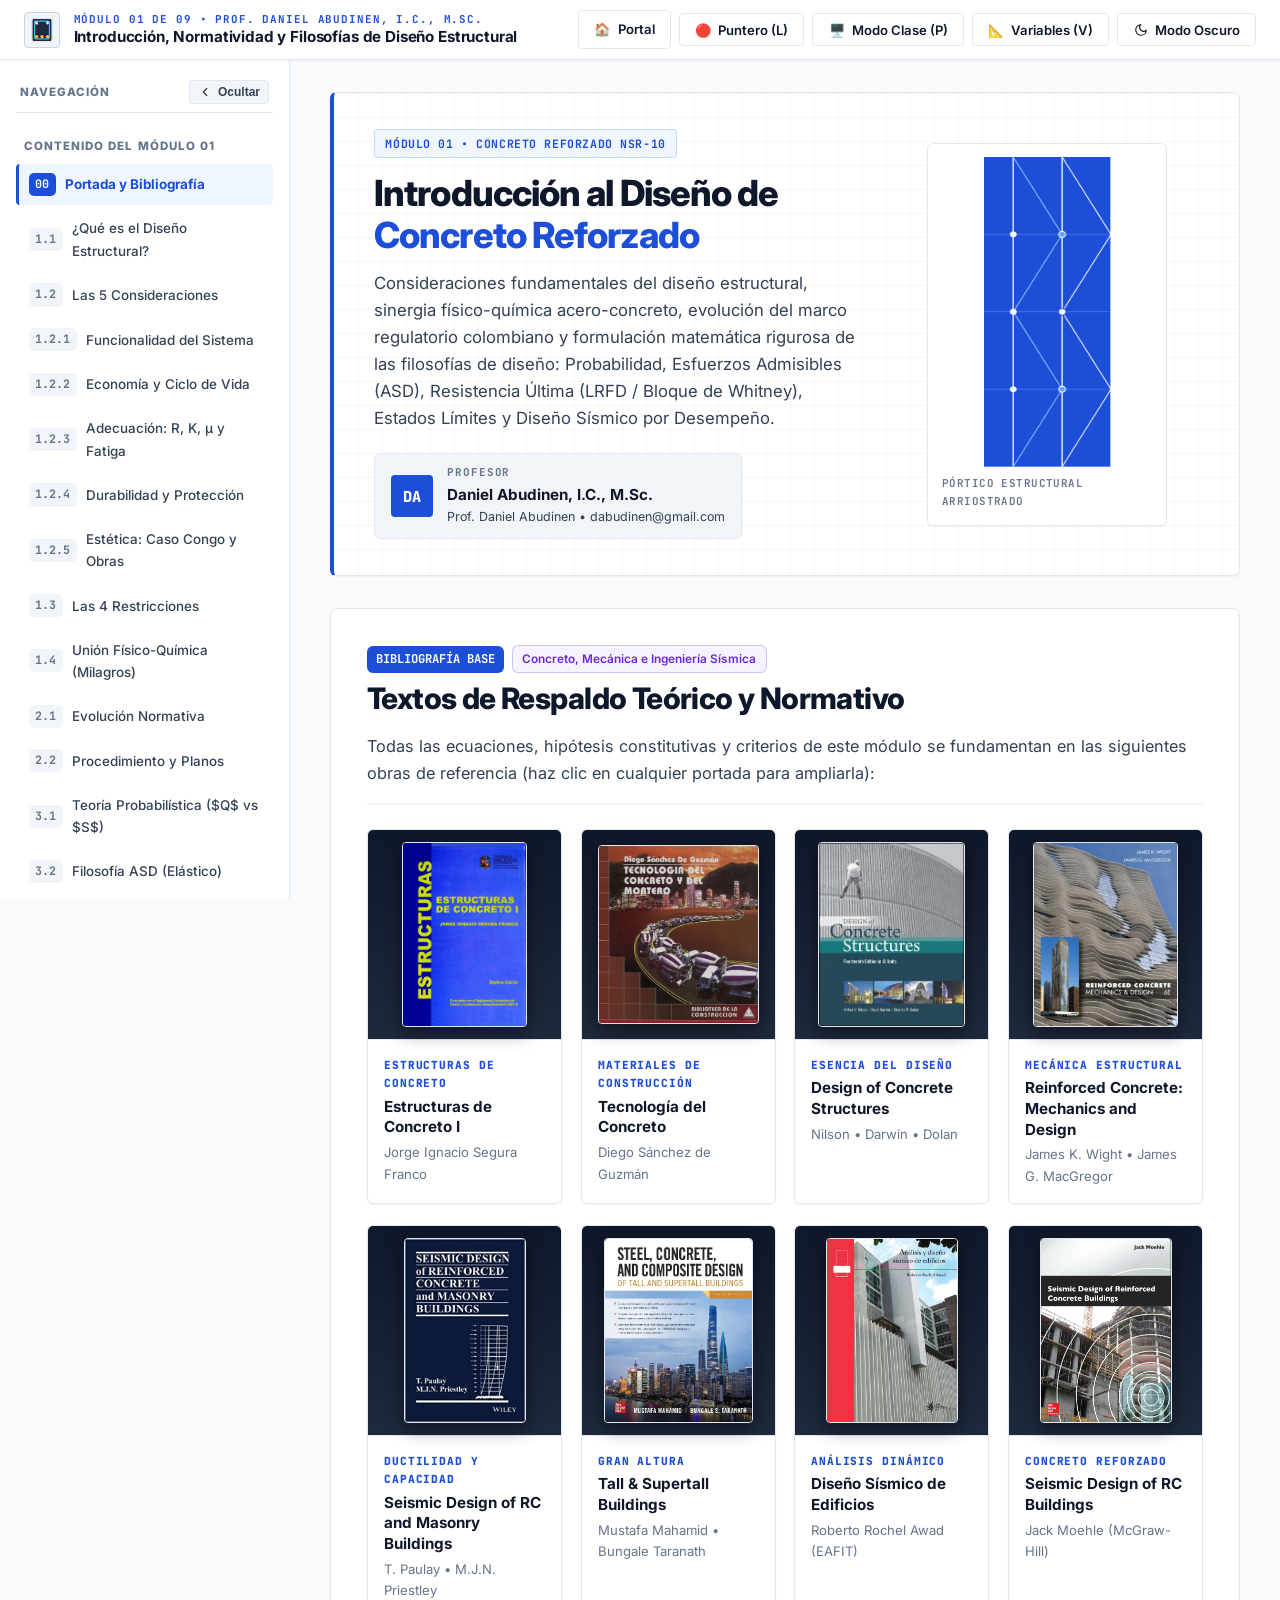
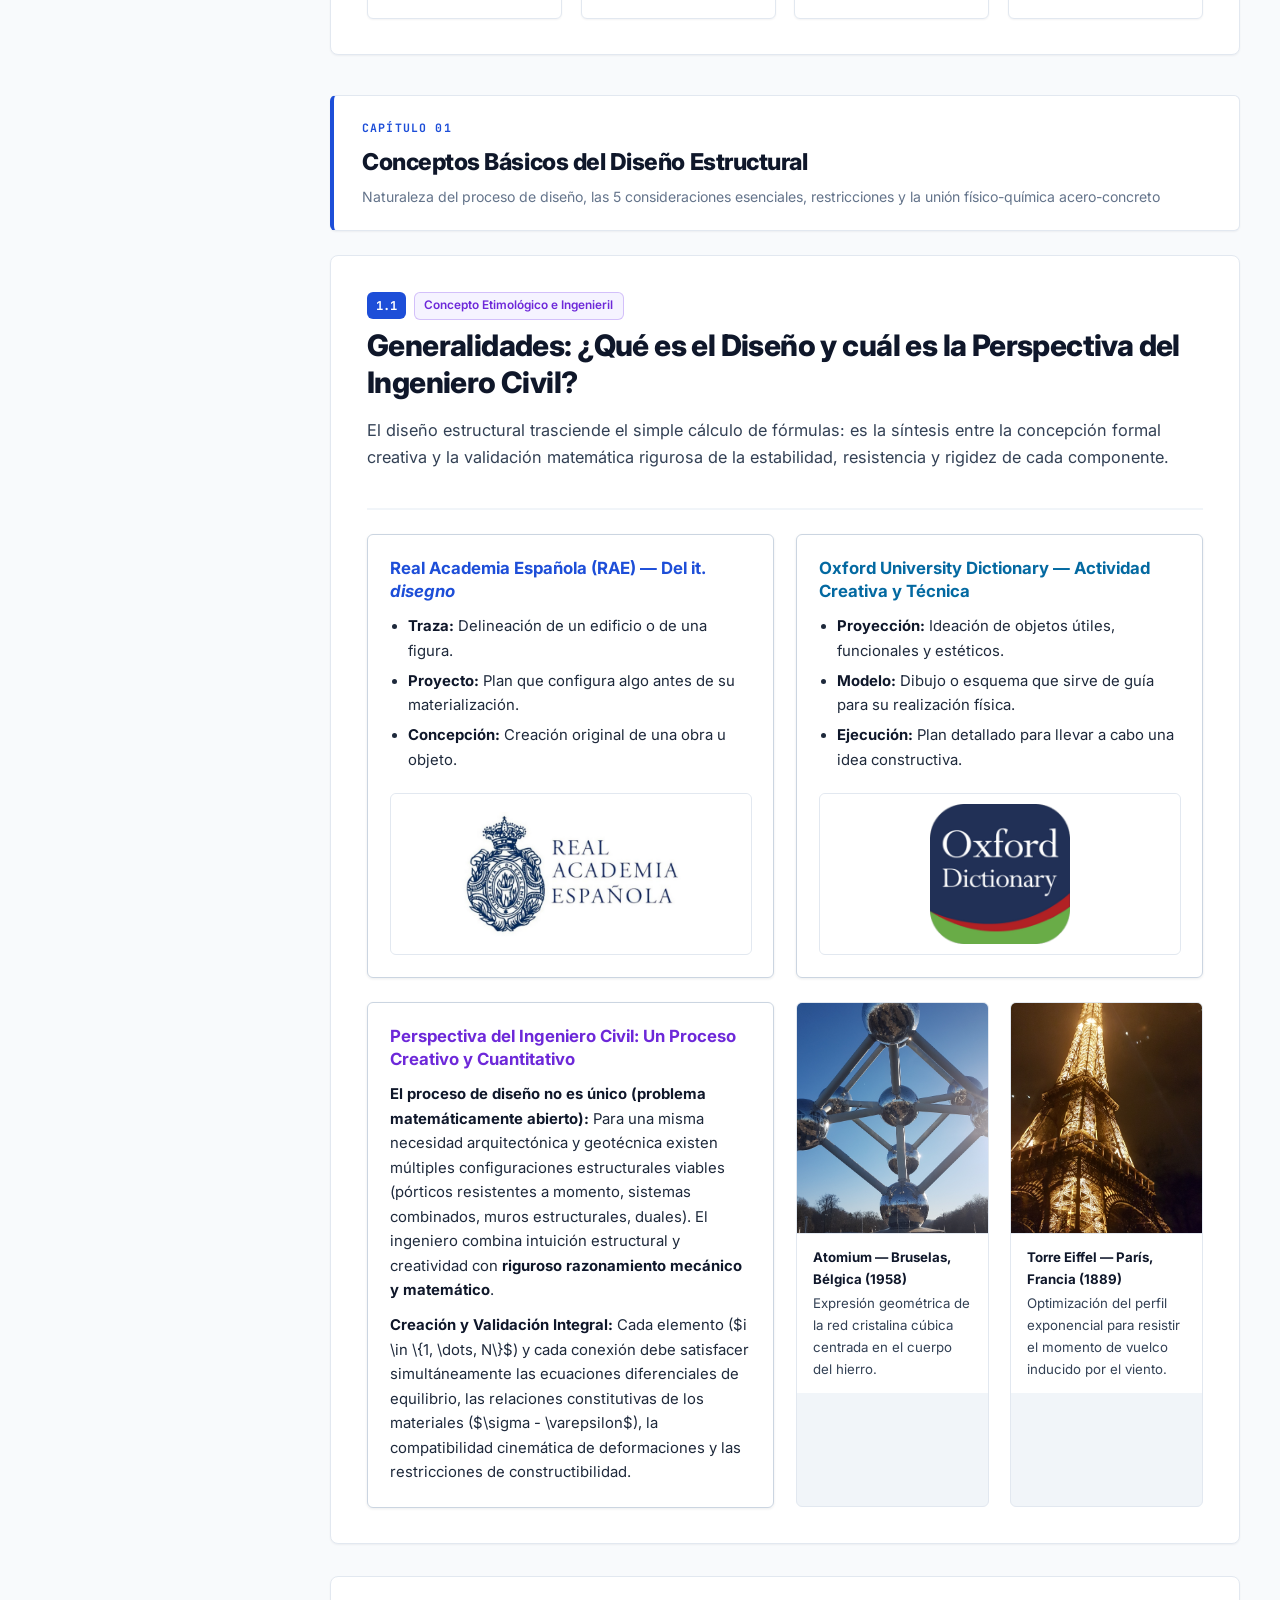
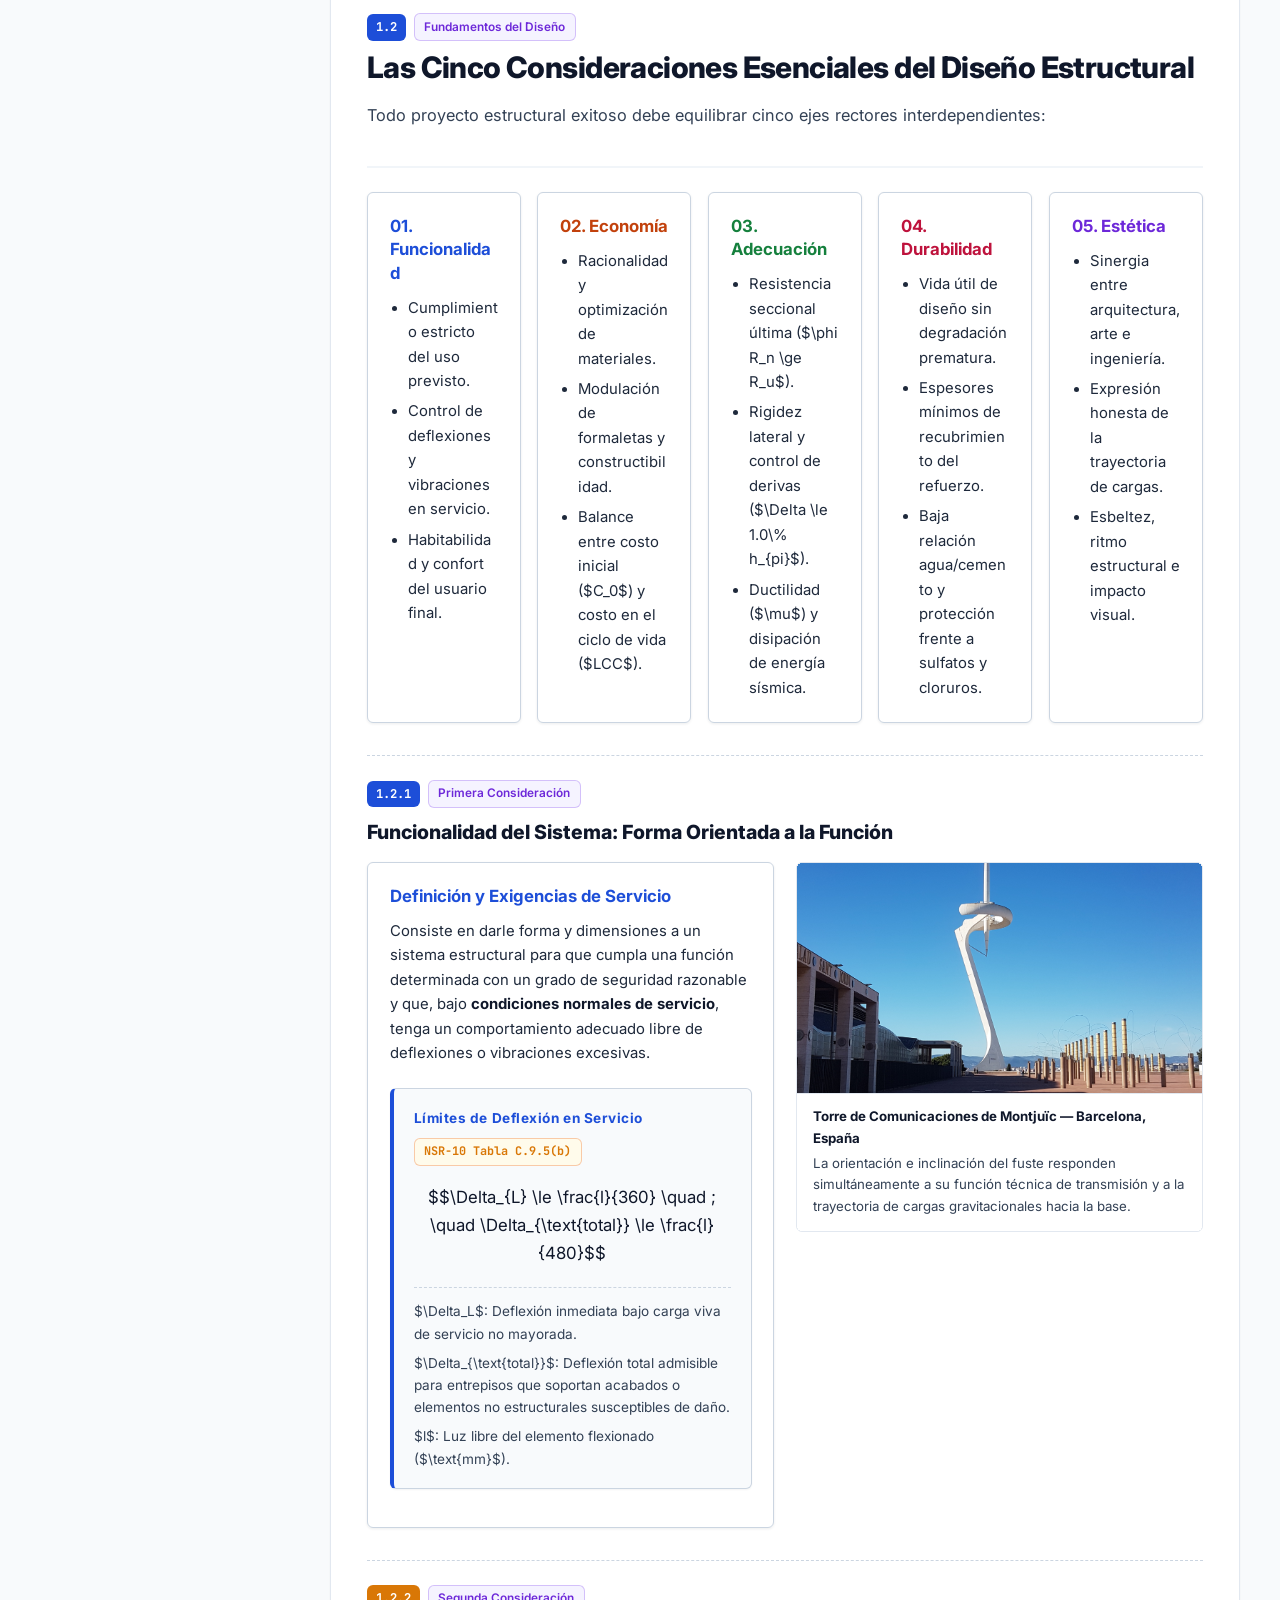
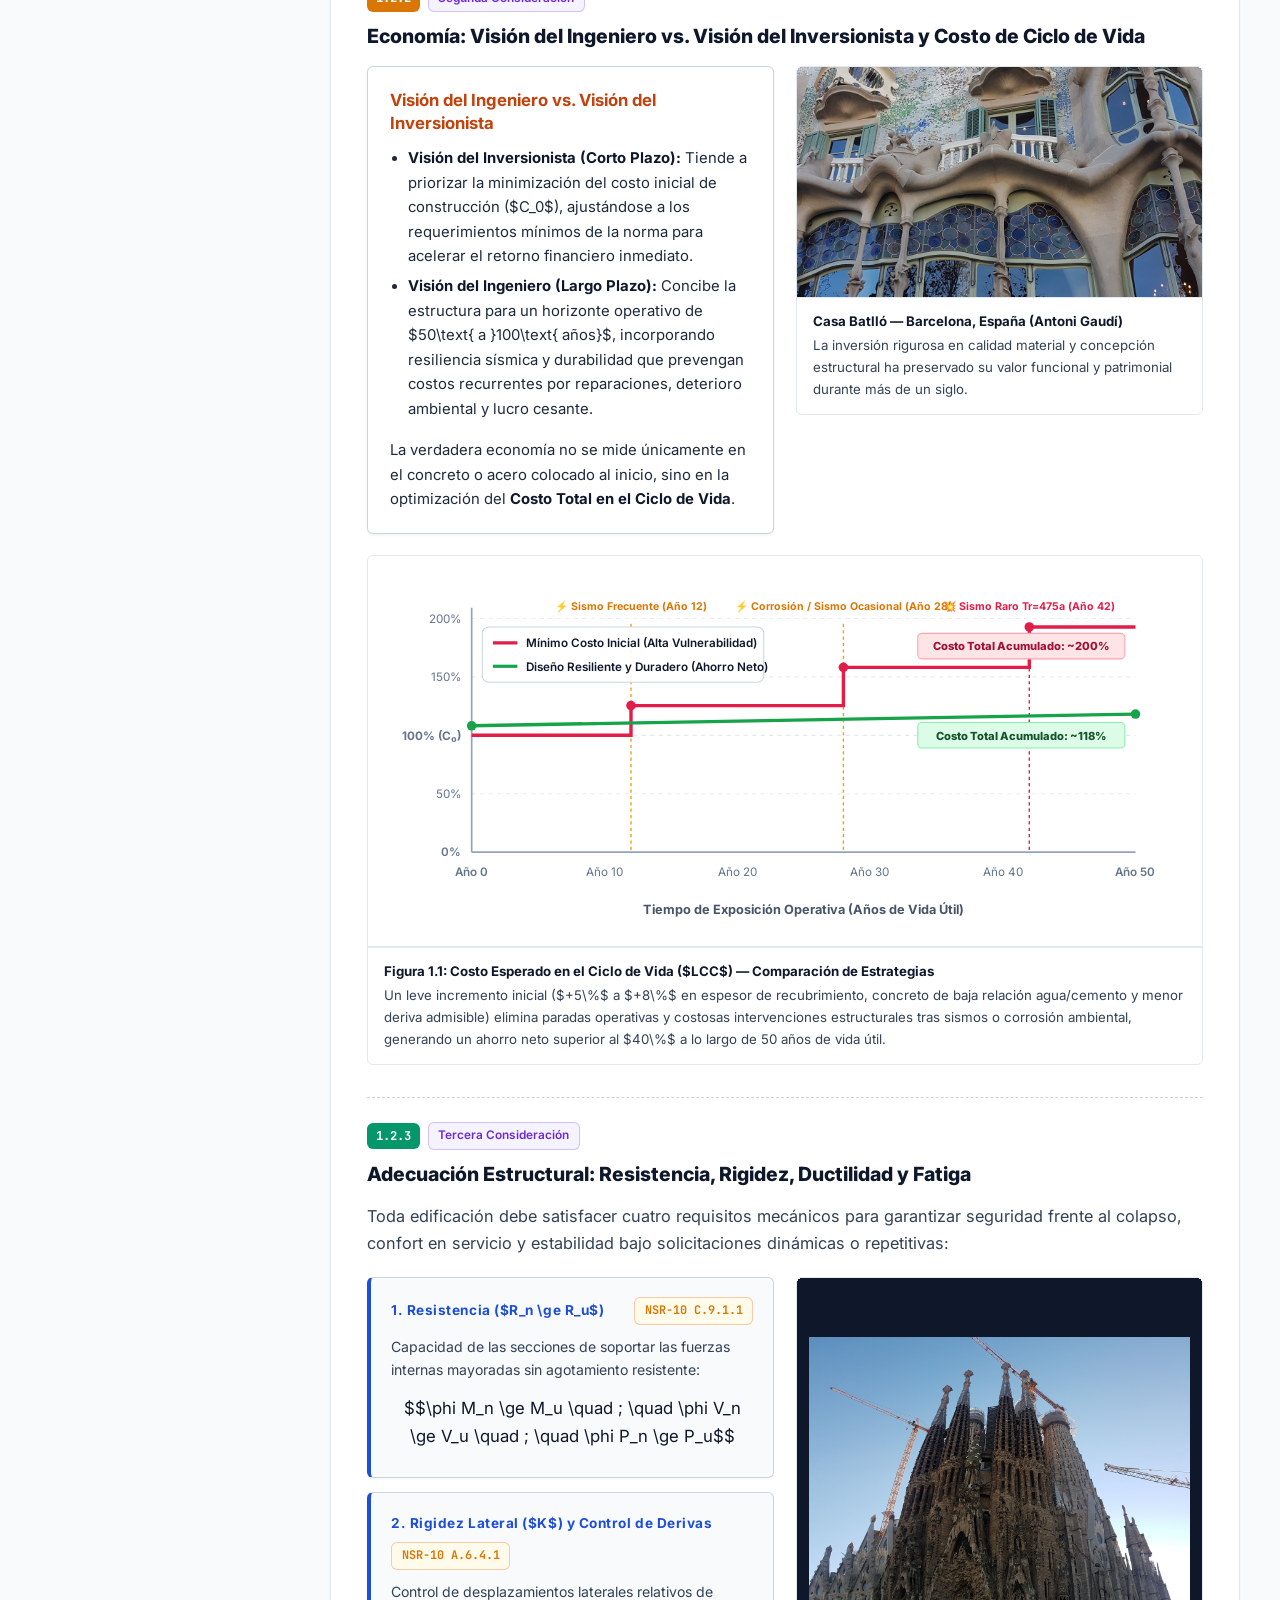
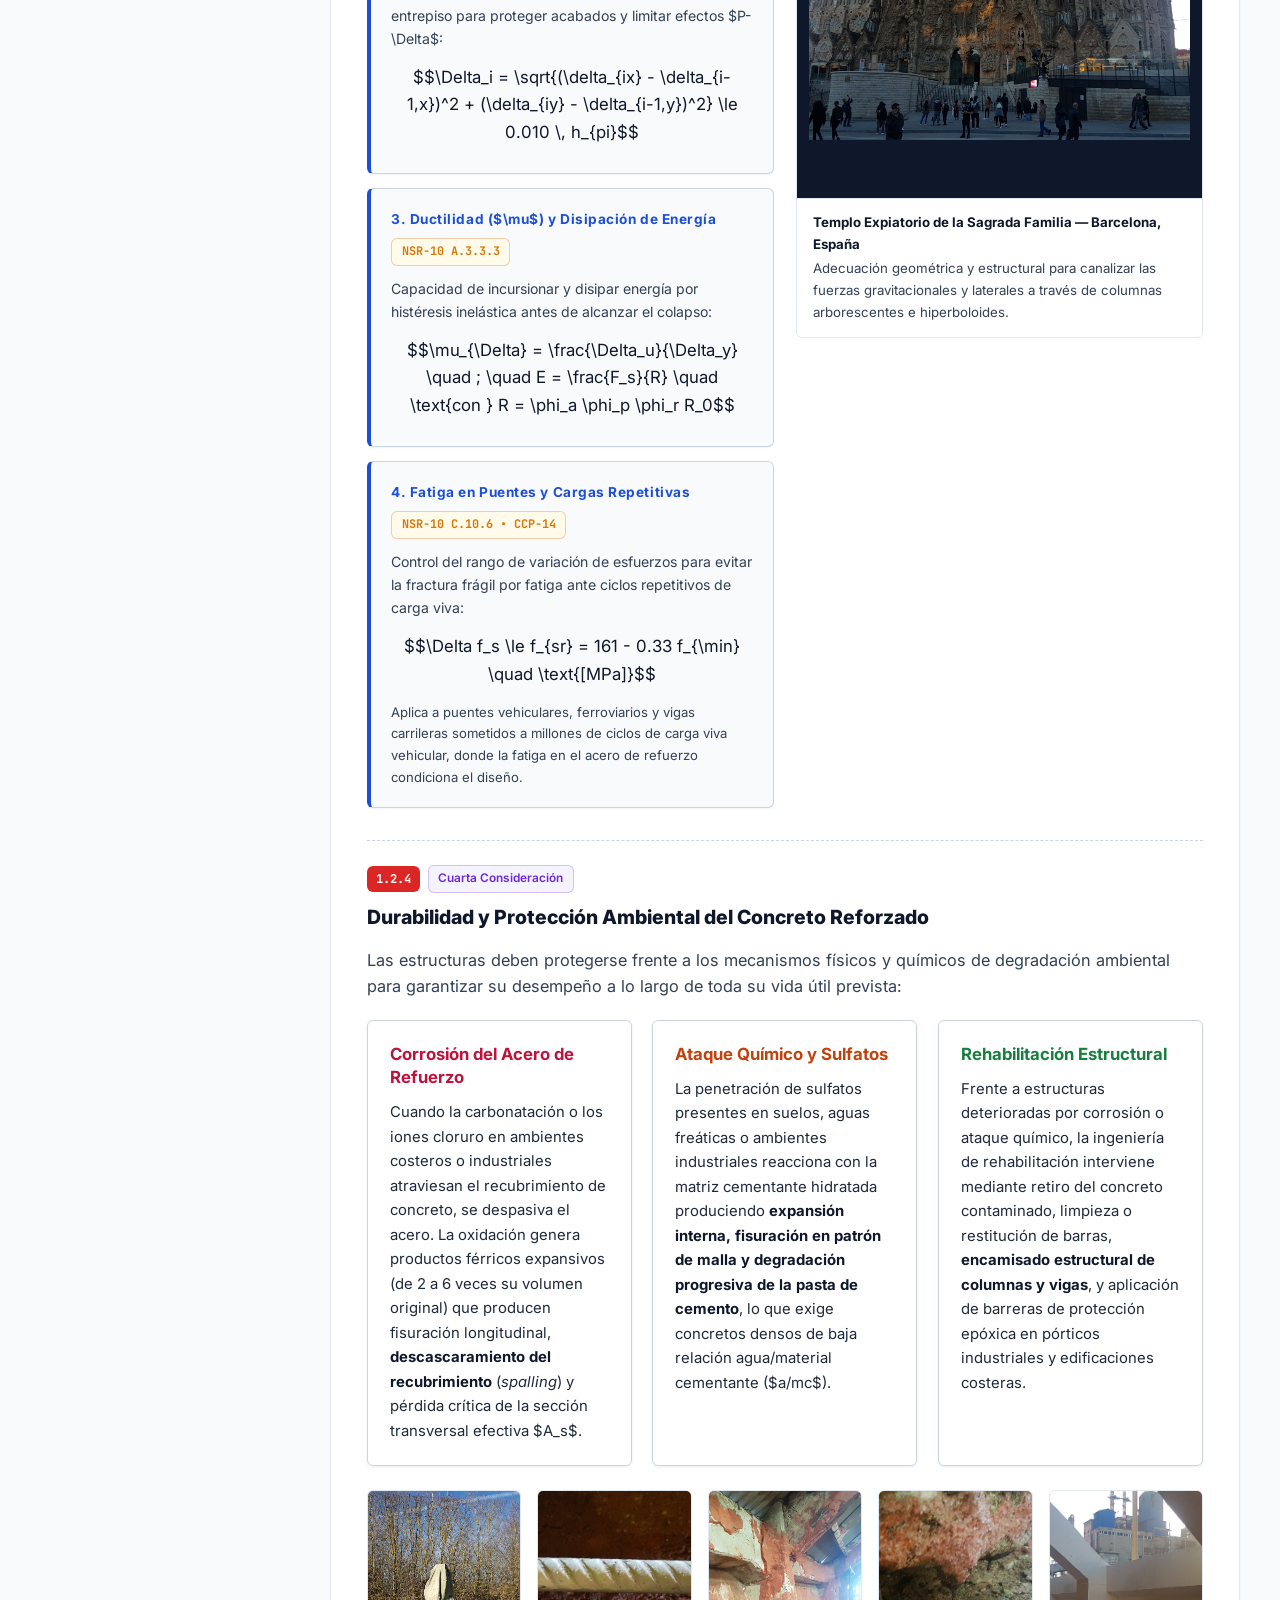
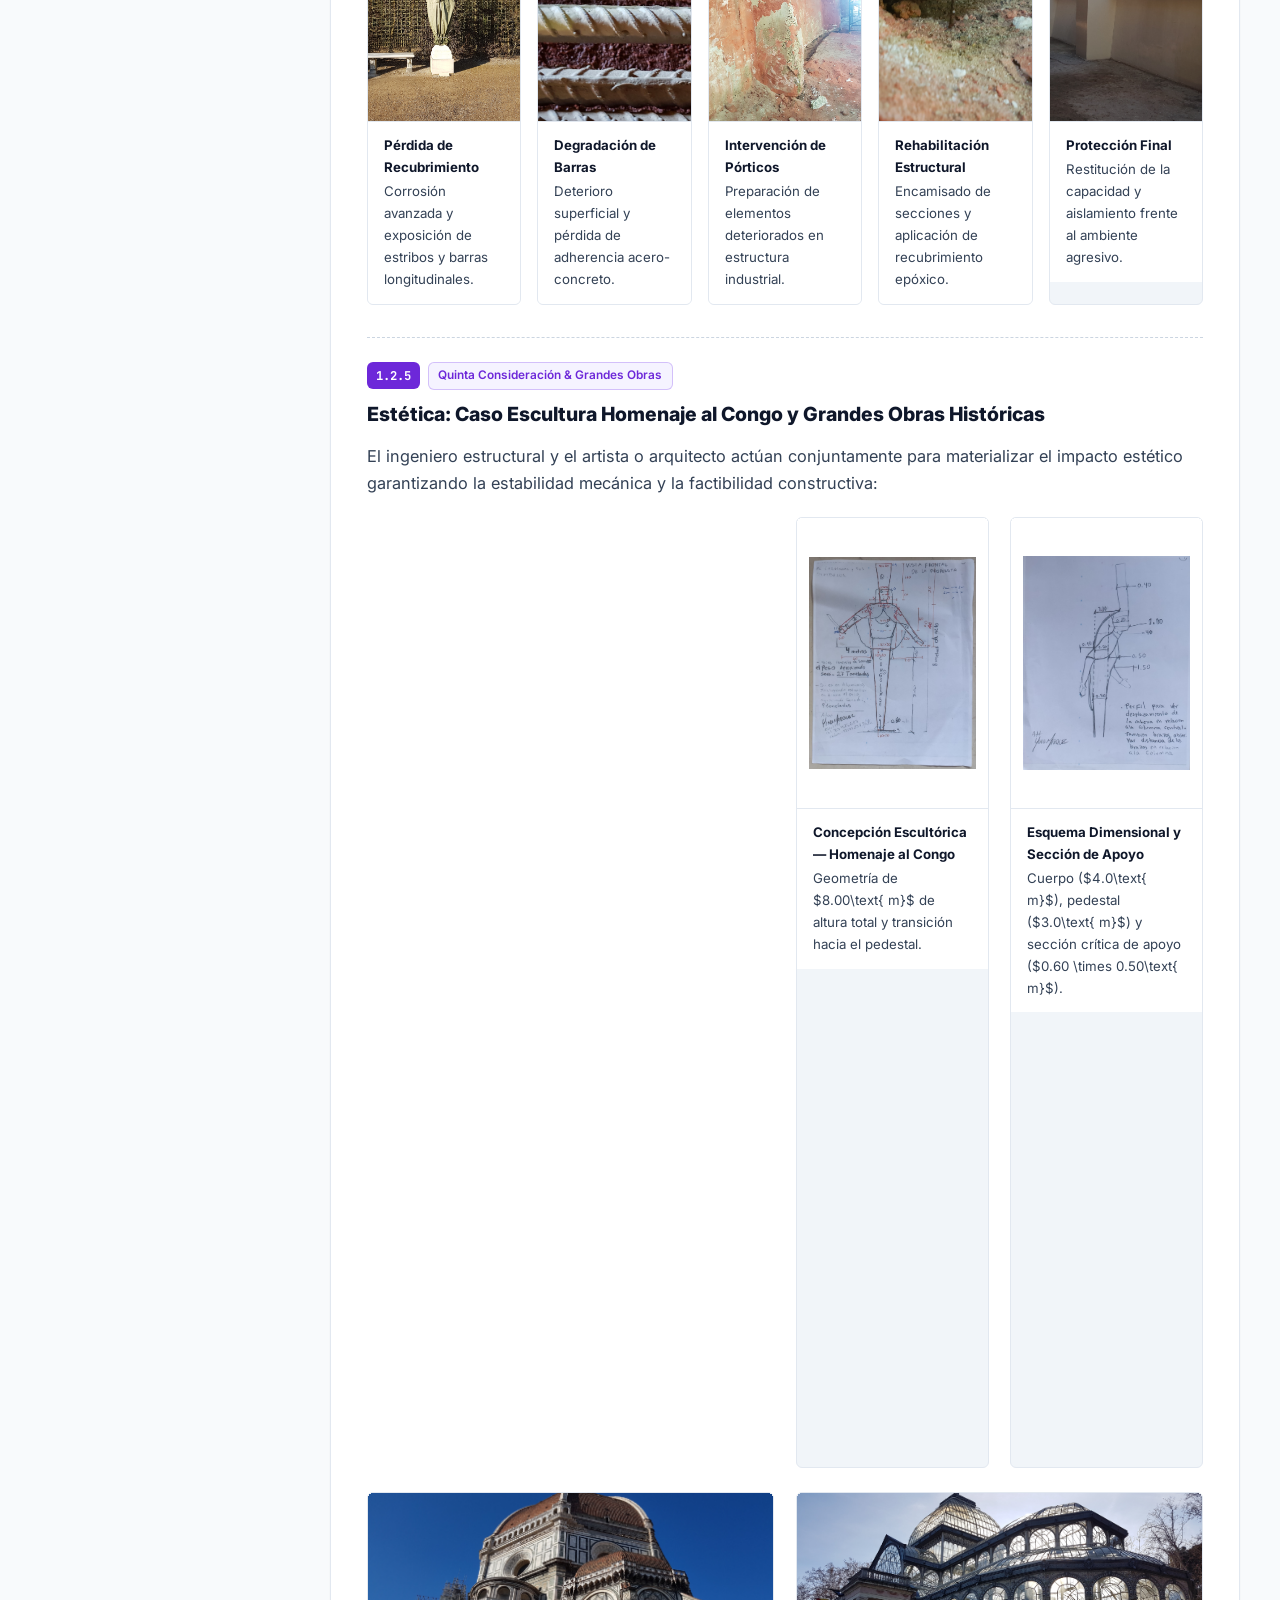
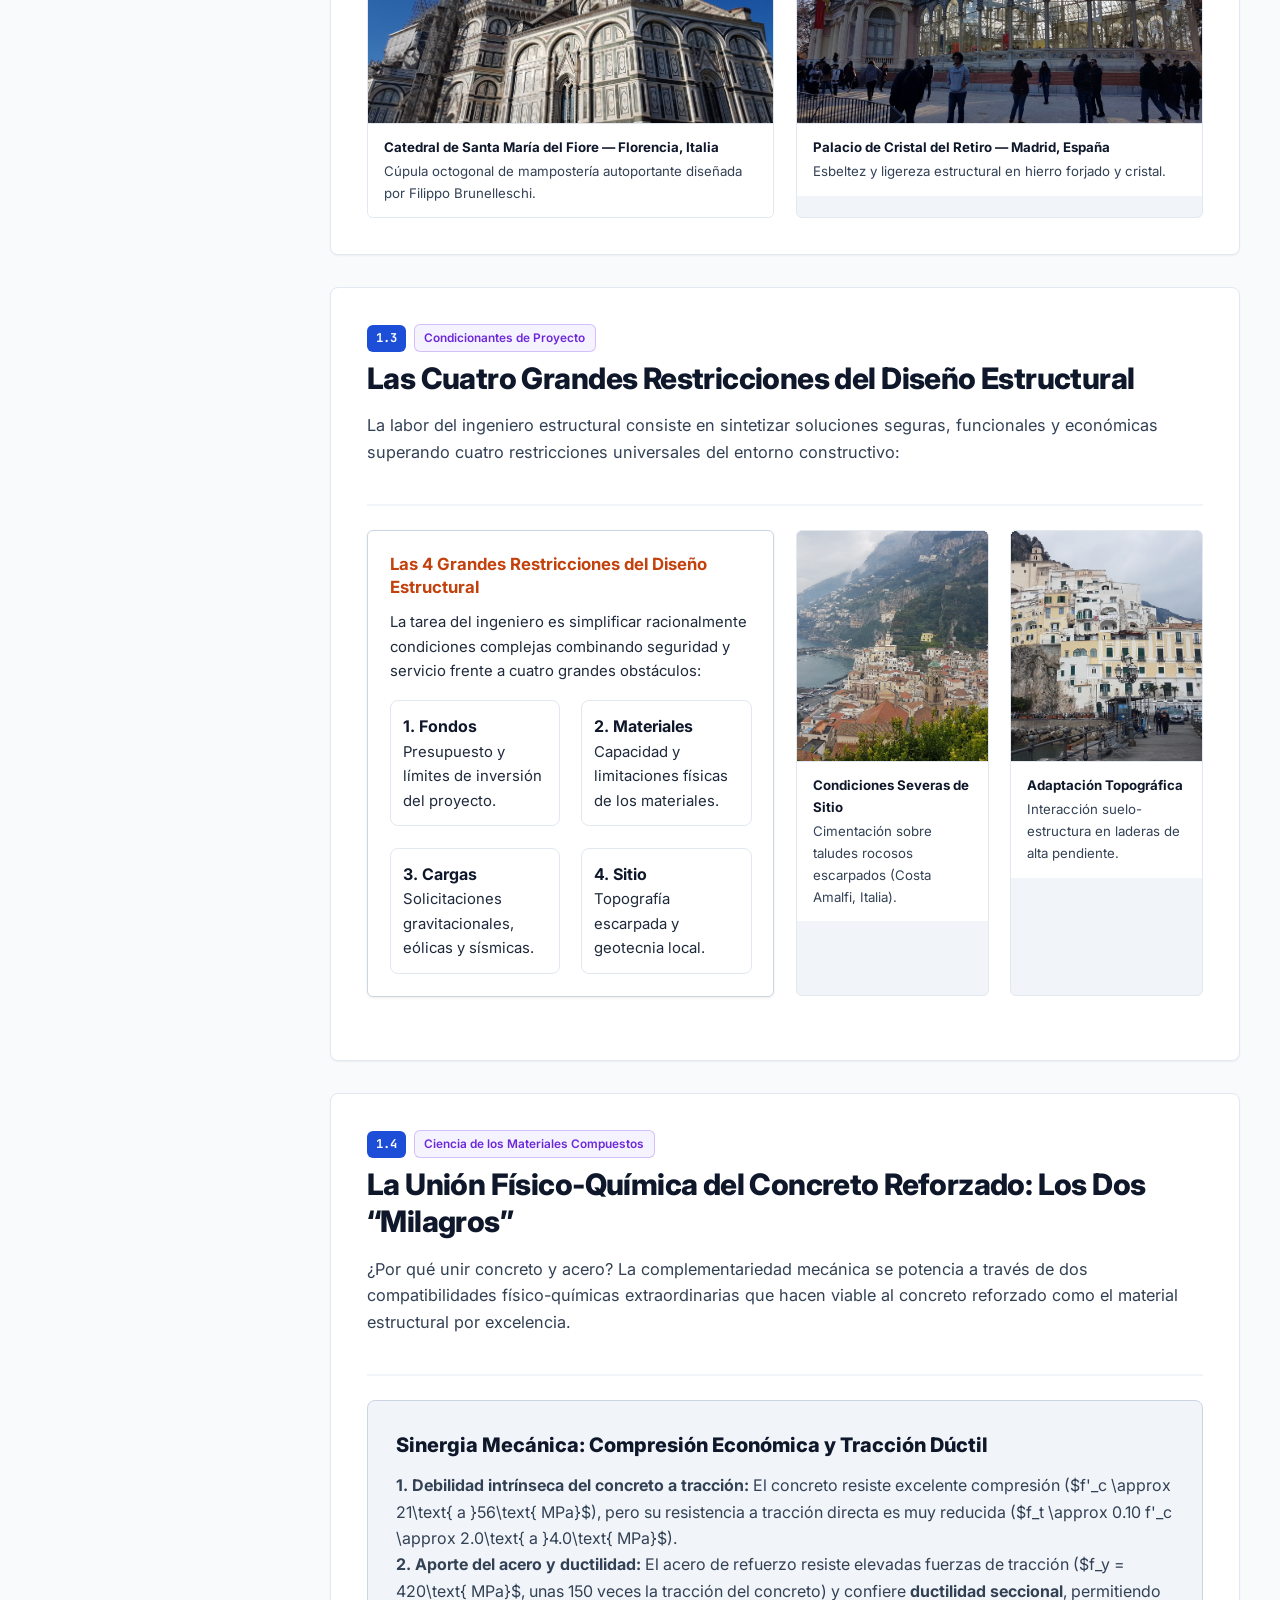
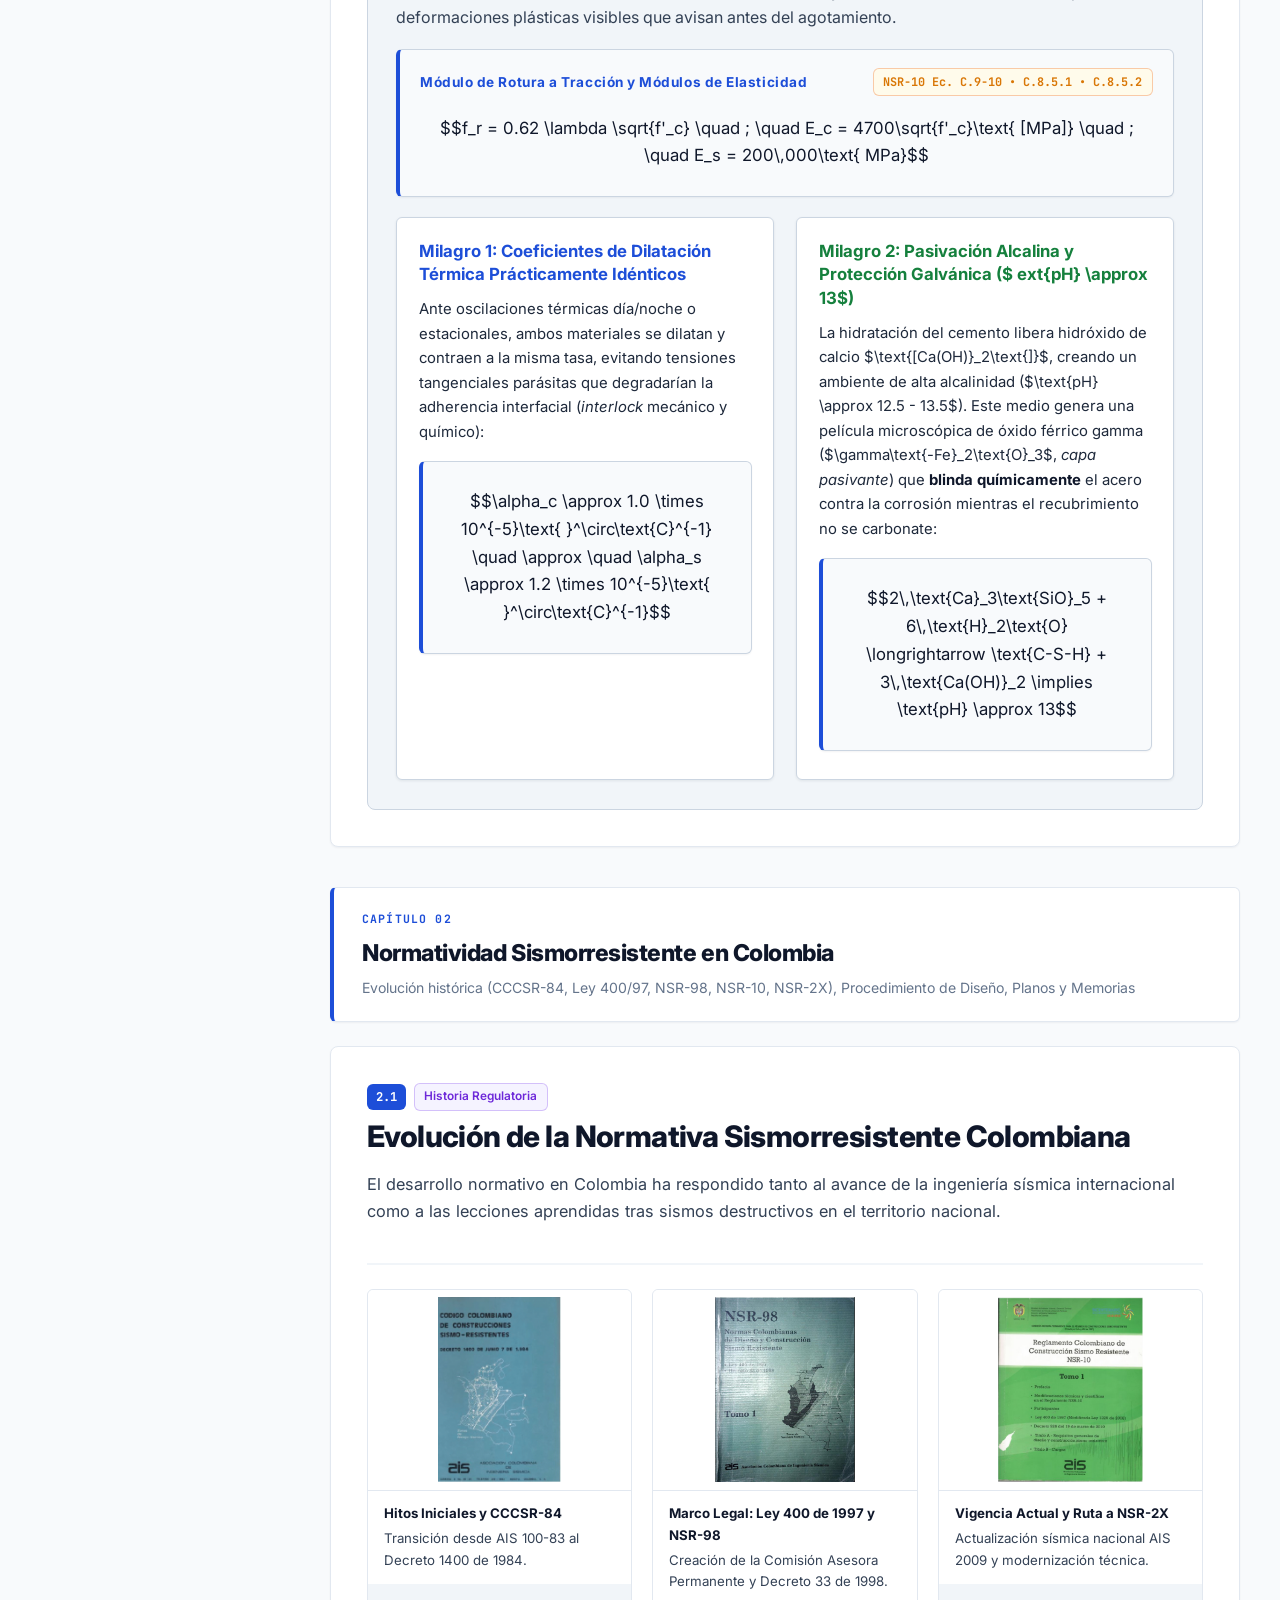
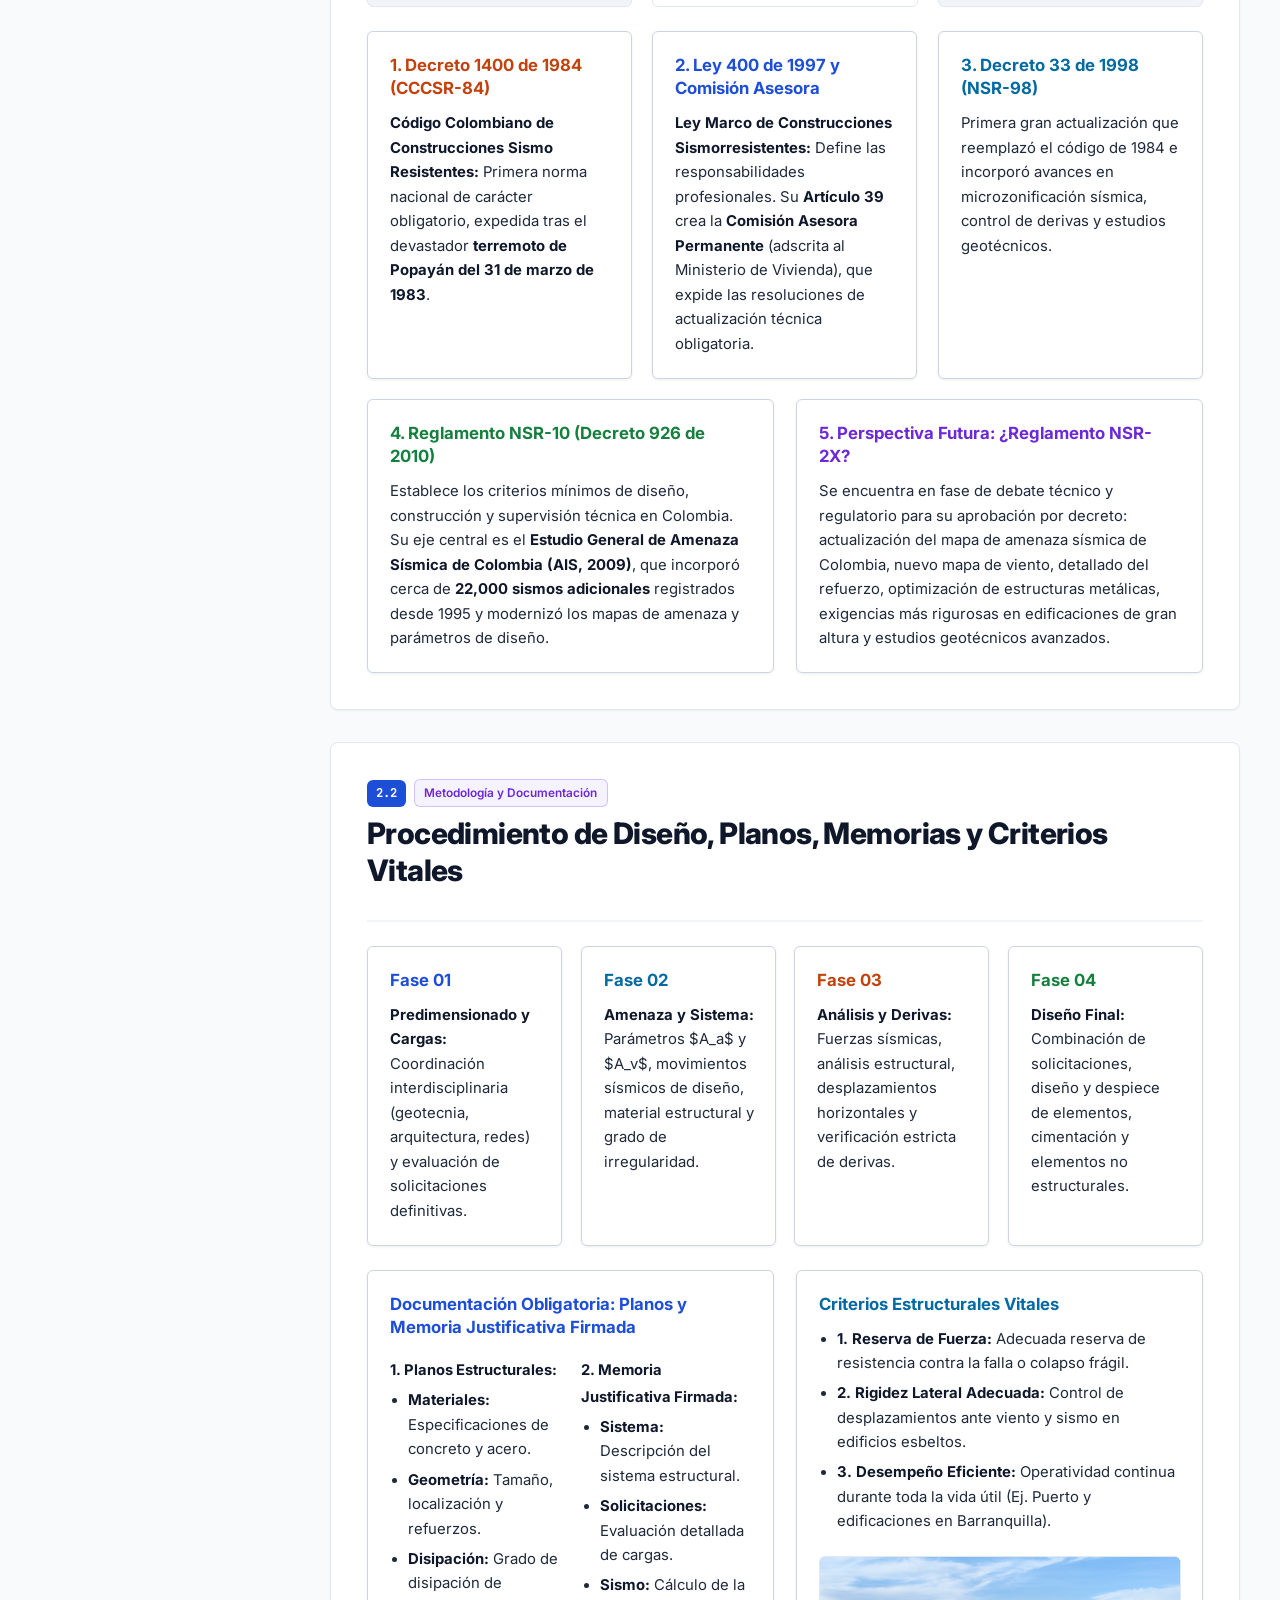
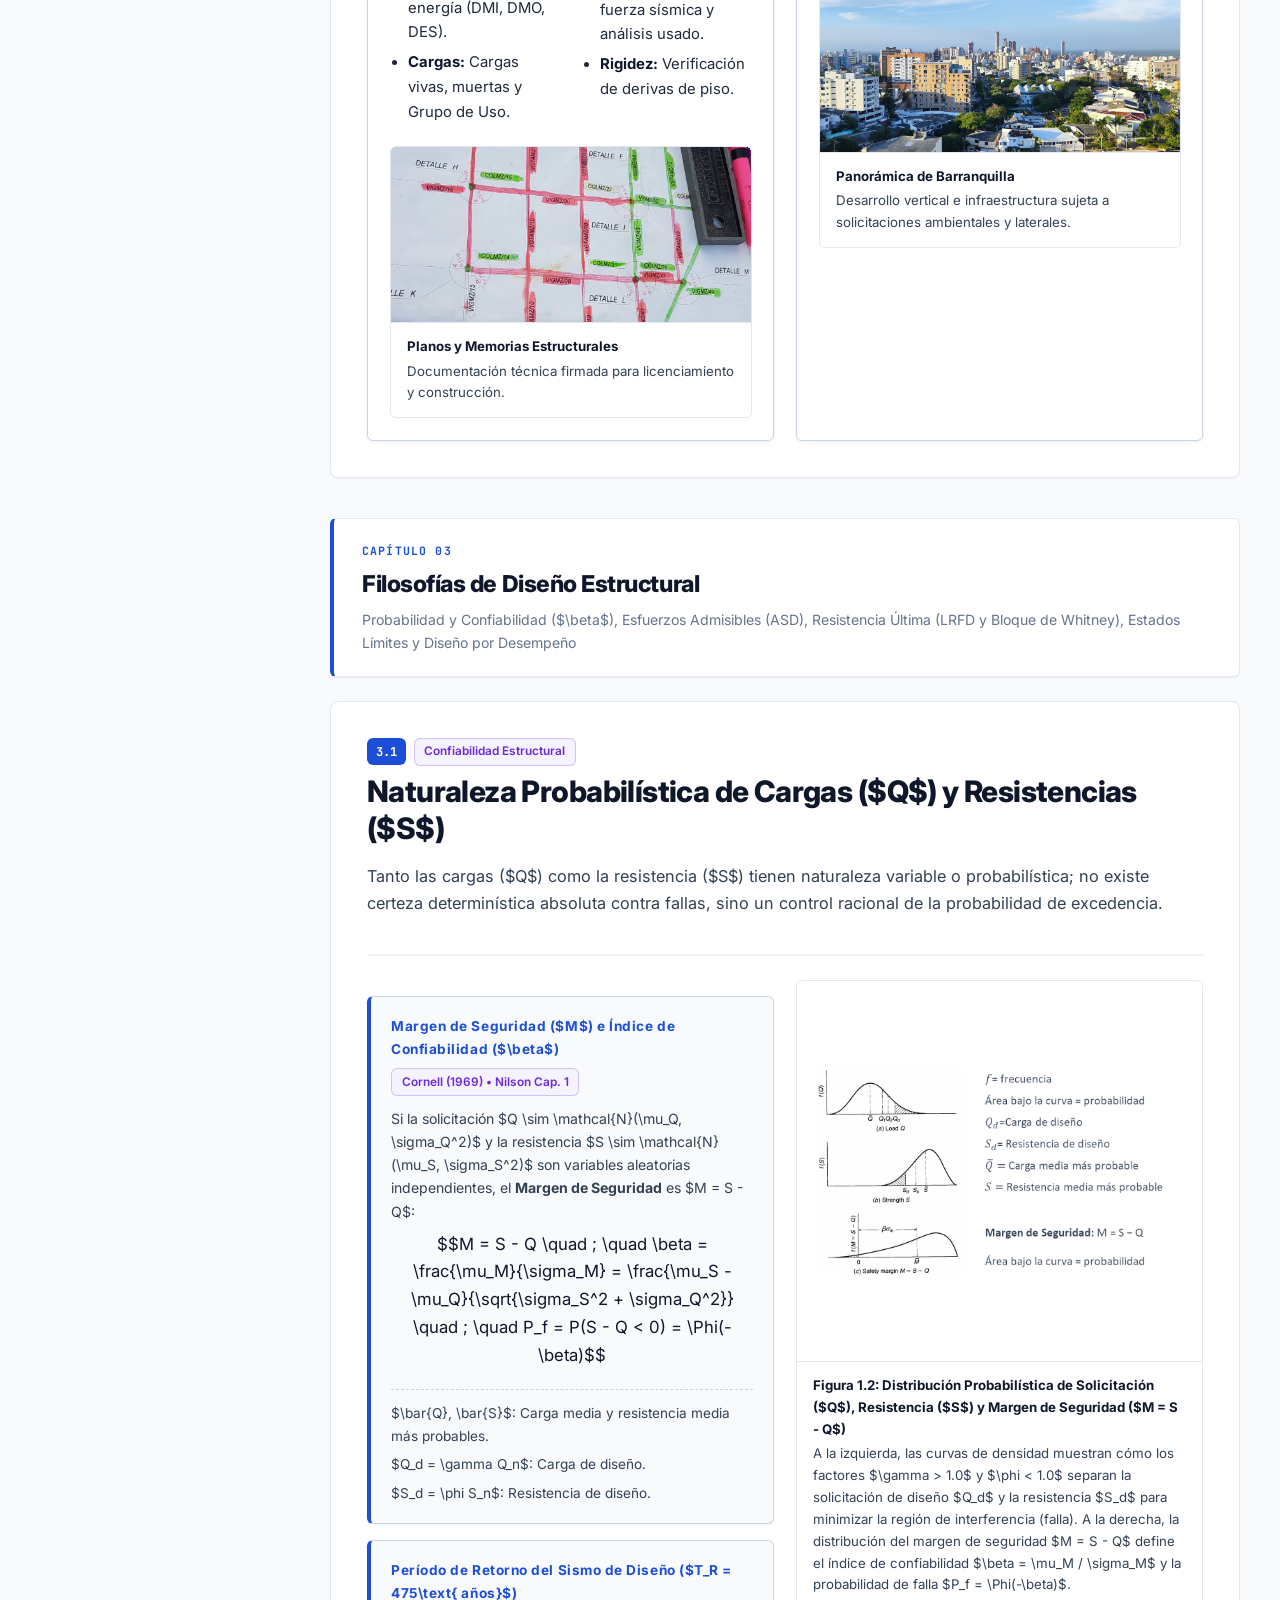
==== commit a43df17b: "fix(sidebar): fix white-on-white text contrast in active module pill and unlock all 9 modules in swi" ====
--- a/modulos/modulo-01-introduccion.html
+++ b/modulos/modulo-01-introduccion.html
@@ -111,32 +111,32 @@
           </a>
           <a href="modulo-03-flexion-vigas.html" class="module-pill">
             <span>Mód. 03: Flexión en Vigas</span>
-            <span>✓</span>
+            <span>→</span>
           </a>
           <a href="modulo-04-cortante-vigas.html" class="module-pill">
             <span>Mód. 04: Cortante en Vigas</span>
-            <span>✓</span>
+            <span>→</span>
           </a>
-          <span class="module-pill disabled" title="Módulo en desarrollo (No disponible)">
+          <a href="modulo-05-columnas.html" class="module-pill">
             <span>Mód. 05: Diseño de Columnas</span>
-            <span style="font-size: 0.72rem; color: var(--text-muted);">⏳ En Proceso</span>
-          </span>
-          <span class="module-pill disabled" title="Módulo en desarrollo (No disponible)">
+            <span>→</span>
+          </a>
+          <a href="modulo-06-losas.html" class="module-pill">
             <span>Mód. 06: Losas de Entrepiso</span>
-            <span style="font-size: 0.72rem; color: var(--text-muted);">⏳ En Proceso</span>
-          </span>
-          <span class="module-pill disabled" title="Módulo en desarrollo (No disponible)">
+            <span>→</span>
+          </a>
+          <a href="modulo-07-cimentaciones.html" class="module-pill">
             <span>Mód. 07: Cimentaciones</span>
-            <span style="font-size: 0.72rem; color: var(--text-muted);">⏳ En Proceso</span>
-          </span>
-          <span class="module-pill disabled" title="Módulo en desarrollo (No disponible)">
-            <span>Mód. 08: Longitud de Desarrollo y Despiece</span>
-            <span style="font-size: 0.72rem; color: var(--text-muted);">⏳ En Proceso</span>
-          </span>
-          <span class="module-pill disabled" title="Módulo en desarrollo (No disponible)">
+            <span>→</span>
+          </a>
+          <a href="modulo-08-despiece.html" class="module-pill">
+            <span>Mód. 08: Longitud y Despiece</span>
+            <span>→</span>
+          </a>
+          <a href="modulo-09-sismico.html" class="module-pill">
             <span>Mód. 09: Diseño Sismorresistente</span>
-            <span style="font-size: 0.72rem; color: var(--text-muted);">⏳ En Proceso</span>
-          </span>
+            <span>→</span>
+          </a>
         </div>
       </div>
     </aside>
--- a/assets/css/styles.css
+++ b/assets/css/styles.css
@@ -610,16 +610,26 @@
 
 }
 
+.module-pill {
+  text-decoration: none;
+}
+
 .module-pill.current {
-
-  background: var(--bg-header);
-
-  color: #FFFFFF;
-
-  border-color: var(--primary);
-
-  font-weight: 600;
-
+  background: var(--primary) !important;
+  color: #FFFFFF !important;
+  border-color: var(--primary) !important;
+  font-weight: 700;
+  box-shadow: 0 1px 3px rgba(29, 78, 216, 0.25);
+}
+
+.module-pill.current span {
+  color: #FFFFFF !important;
+}
+
+.module-pill.current:hover {
+  background: var(--primary-dark) !important;
+  color: #FFFFFF !important;
+  border-color: var(--primary-dark) !important;
 }
 
 .module-pill.disabled {
@@ -5735,3 +5745,335 @@
   border-color: #0F172A;
   box-shadow: 0 0 8px rgba(255, 255, 255, 0.45);
 }
+
+
+/* ==========================================================================
+   DIAGRAMA INTERACTIVO Y MODAL DE RUTA DE TRANSFERENCIA (PIZARRA DOCENTE)
+   ========================================================================== */
+.hero-diagram-box {
+  background: var(--bg-surface) !important;
+  border: 1px solid var(--border-color) !important;
+  border-radius: var(--radius-md) !important;
+  padding: 0.85rem !important;
+  box-shadow: var(--shadow-sm) !important;
+  max-width: 100% !important;
+  width: 100% !important;
+  display: flex !important;
+  flex-direction: column !important;
+  gap: 0.75rem !important;
+}
+
+.diagram-interactive-wrap {
+  position: relative;
+  border-radius: var(--radius-sm);
+  overflow: hidden;
+  cursor: pointer;
+  border: 1px solid var(--border-color);
+  transition: border-color var(--transition), box-shadow var(--transition);
+}
+
+.diagram-interactive-wrap:hover {
+  border-color: var(--primary);
+  box-shadow: 0 4px 16px rgba(2, 132, 199, 0.15);
+}
+
+.diagram-interactive-wrap .zoom-badge-hint {
+  position: absolute;
+  top: 10px;
+  right: 10px;
+  background: rgba(15, 23, 42, 0.85);
+  color: #FFFFFF;
+  font-family: var(--font-mono);
+  font-size: 0.72rem;
+  font-weight: 700;
+  padding: 0.35rem 0.65rem;
+  border-radius: 4px;
+  display: flex;
+  align-items: center;
+  gap: 0.4rem;
+  pointer-events: none;
+  backdrop-filter: blur(4px);
+  opacity: 0.85;
+  transition: opacity var(--transition);
+}
+
+.diagram-interactive-wrap:hover .zoom-badge-hint {
+  opacity: 1;
+  background: var(--primary);
+}
+
+.diagram-toolbar-strip {
+  display: flex;
+  align-items: center;
+  justify-content: space-between;
+  gap: 0.75rem;
+  padding-top: 0.25rem;
+}
+
+.btn-diagram-zoom {
+  width: 100%;
+  display: inline-flex;
+  align-items: center;
+  justify-content: center;
+  gap: 0.5rem;
+  padding: 0.65rem 1rem;
+  background: var(--bg-subtle);
+  border: 1px solid var(--border-color);
+  border-radius: var(--radius-sm);
+  color: var(--primary);
+  font-family: inherit;
+  font-size: 0.86rem;
+  font-weight: 700;
+  cursor: pointer;
+  transition: all var(--transition);
+}
+
+.btn-diagram-zoom:hover {
+  background: var(--primary);
+  color: #FFFFFF;
+  border-color: var(--primary);
+  box-shadow: var(--shadow-sm);
+}
+
+/* Modal Lightbox de Pantalla Completa */
+.diagram-modal-overlay {
+  position: fixed;
+  inset: 0;
+  background: rgba(15, 23, 42, 0.75);
+  backdrop-filter: blur(6px);
+  -webkit-backdrop-filter: blur(6px);
+  z-index: 5500;
+  display: none;
+  align-items: center;
+  justify-content: center;
+  padding: 1.5rem;
+  opacity: 0;
+  transition: opacity 0.22s ease;
+}
+
+.diagram-modal-overlay.open {
+  display: flex;
+  opacity: 1;
+}
+
+.diagram-modal-backdrop {
+  position: absolute;
+  inset: 0;
+  cursor: pointer;
+}
+
+.diagram-modal-content {
+  position: relative;
+  z-index: 1;
+  background: var(--bg-surface);
+  border: 1px solid var(--border-color);
+  border-radius: var(--radius-lg);
+  box-shadow: 0 25px 50px -12px rgba(15, 23, 42, 0.45);
+  width: 100%;
+  max-width: 1220px;
+  max-height: 94vh;
+  display: flex;
+  flex-direction: column;
+  overflow: hidden;
+  animation: diagramModalIn 0.24s cubic-bezier(0.16, 1, 0.3, 1);
+}
+
+@keyframes diagramModalIn {
+  from {
+    transform: scale(0.96) translateY(12px);
+    opacity: 0;
+  }
+  to {
+    transform: scale(1) translateY(0);
+    opacity: 1;
+  }
+}
+
+.diagram-modal-header {
+  padding: 1.15rem 1.75rem;
+  border-bottom: 1px solid var(--border-color);
+  display: flex;
+  justify-content: space-between;
+  align-items: center;
+  background: var(--bg-subtle);
+  flex-shrink: 0;
+}
+
+.diagram-modal-eyebrow {
+  font-family: var(--font-mono);
+  font-size: 0.72rem;
+  font-weight: 700;
+  color: var(--primary);
+  letter-spacing: 0.08em;
+  text-transform: uppercase;
+}
+
+.diagram-modal-title {
+  font-size: 1.18rem;
+  font-weight: 800;
+  color: var(--text-main);
+  margin: 0.2rem 0 0 0;
+  letter-spacing: -0.01em;
+}
+
+.diagram-modal-close {
+  background: var(--bg-surface);
+  border: 1px solid var(--border-color);
+  border-radius: 6px;
+  color: var(--text-muted);
+  width: 36px;
+  height: 36px;
+  display: flex;
+  align-items: center;
+  justify-content: center;
+  cursor: pointer;
+  font-size: 1.1rem;
+  font-weight: 700;
+  transition: all var(--transition);
+}
+
+.diagram-modal-close:hover {
+  background: #EF4444;
+  color: #FFFFFF;
+  border-color: #EF4444;
+}
+
+.diagram-modal-body {
+  padding: 1.5rem 1.75rem;
+  overflow-y: auto;
+  display: flex;
+  flex-direction: column;
+  gap: 1.75rem;
+  background: var(--bg-base);
+}
+
+.diagram-modal-svg-wrap {
+  background: #FFFFFF;
+  border: 1px solid var(--border-color);
+  border-radius: var(--radius-md);
+  padding: 0.5rem;
+  box-shadow: var(--shadow-sm);
+  width: 100%;
+}
+
+/* Guía de Cátedra de 5 Elementos */
+.diagram-pedagogical-guide {
+  background: var(--bg-surface);
+  border: 1px solid var(--border-color);
+  border-radius: var(--radius-md);
+  padding: 1.25rem 1.5rem;
+}
+
+.guide-header {
+  margin-bottom: 1.15rem;
+  padding-bottom: 0.85rem;
+  border-bottom: 1px solid var(--border-subtle);
+}
+
+.guide-tag {
+  font-family: var(--font-mono);
+  font-size: 0.72rem;
+  font-weight: 800;
+  color: var(--primary);
+  background: var(--primary-light);
+  padding: 0.2rem 0.55rem;
+  border-radius: 4px;
+  letter-spacing: 0.05em;
+  display: inline-block;
+  margin-bottom: 0.35rem;
+}
+
+.guide-title {
+  font-size: 1.05rem;
+  font-weight: 800;
+  color: var(--text-main);
+  margin: 0;
+}
+
+.guide-cards-grid {
+  display: grid;
+  grid-template-columns: repeat(auto-fit, minmax(200px, 1fr));
+  gap: 1rem;
+}
+
+.guide-card {
+  background: var(--bg-surface);
+  border: 1px solid var(--border-color);
+  border-radius: var(--radius-md);
+  padding: 1rem;
+  display: flex;
+  flex-direction: column;
+  gap: 0.5rem;
+  transition: transform var(--transition), border-color var(--transition);
+}
+
+.guide-card:hover {
+  transform: translateY(-2px);
+}
+
+.guide-card.accent-cyan { border-top: 4px solid #0284C7; }
+.guide-card.accent-slate { border-top: 4px solid #475569; }
+.guide-card.accent-amber { border-top: 4px solid #D97706; }
+.guide-card.accent-blue { border-top: 4px solid #2563EB; }
+.guide-card.accent-emerald { border-top: 4px solid #16A34A; }
+
+.guide-card-top {
+  display: flex;
+  align-items: center;
+  justify-content: space-between;
+  gap: 0.5rem;
+}
+
+.guide-step-badge {
+  font-family: var(--font-mono);
+  font-size: 0.7rem;
+  font-weight: 800;
+  color: #FFFFFF;
+  padding: 0.15rem 0.45rem;
+  border-radius: 3px;
+}
+
+.guide-card.accent-cyan .guide-step-badge { background: #0284C7; }
+.guide-card.accent-slate .guide-step-badge { background: #475569; }
+.guide-card.accent-amber .guide-step-badge { background: #D97706; }
+.guide-card.accent-blue .guide-step-badge { background: #2563EB; }
+.guide-card.accent-emerald .guide-step-badge { background: #16A34A; }
+
+.guide-card-norma {
+  font-family: var(--font-mono);
+  font-size: 0.68rem;
+  font-weight: 600;
+  color: var(--text-muted);
+}
+
+.guide-card-heading {
+  font-size: 0.92rem;
+  font-weight: 800;
+  color: var(--text-main);
+  margin: 0;
+}
+
+.guide-card-desc {
+  font-size: 0.8rem;
+  color: var(--text-secondary);
+  line-height: 1.5;
+  margin: 0;
+}
+
+.guide-card-rule {
+  font-size: 0.78rem;
+  background: var(--bg-subtle);
+  border: 1px solid var(--border-subtle);
+  border-radius: 4px;
+  padding: 0.6rem;
+  margin-top: auto;
+  color: var(--text-main);
+}
+
+.guide-card-rule strong {
+  display: block;
+  font-size: 0.72rem;
+  color: var(--text-muted);
+  text-transform: uppercase;
+  margin-bottom: 0.25rem;
+}
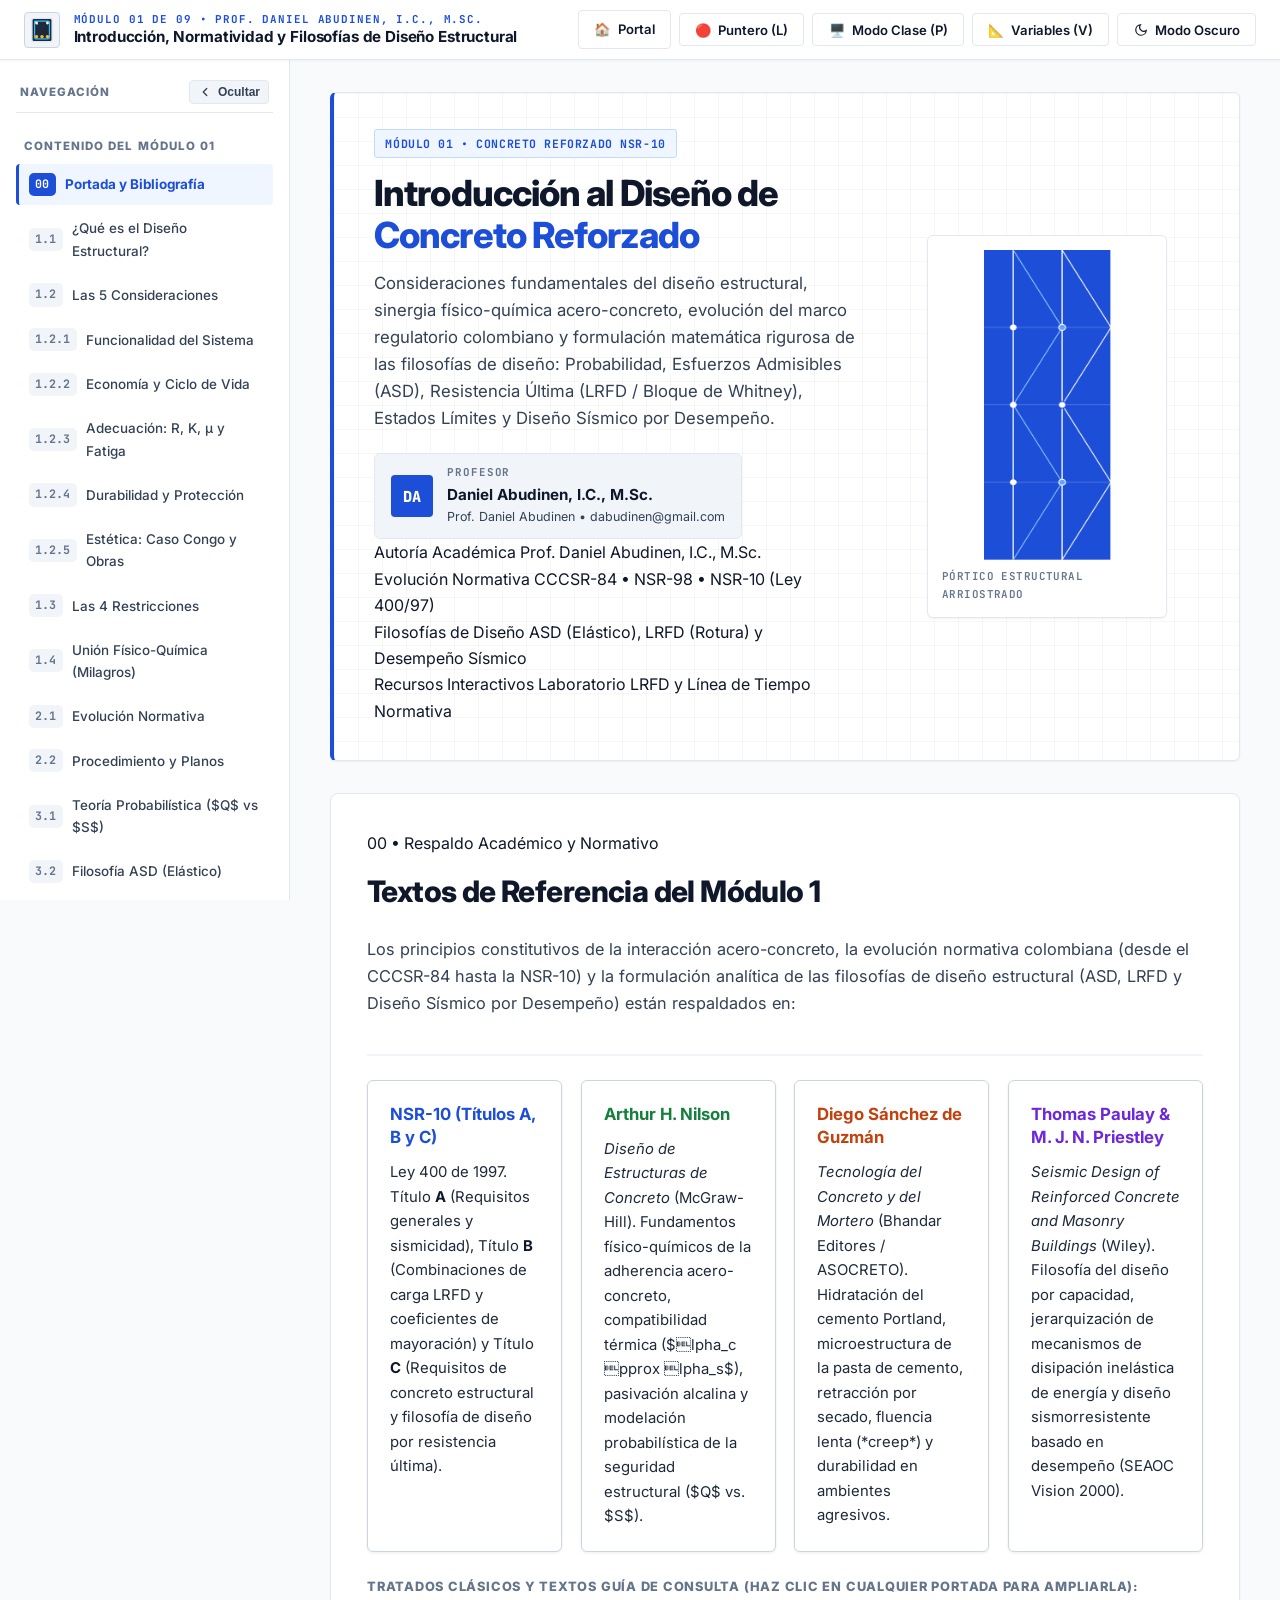
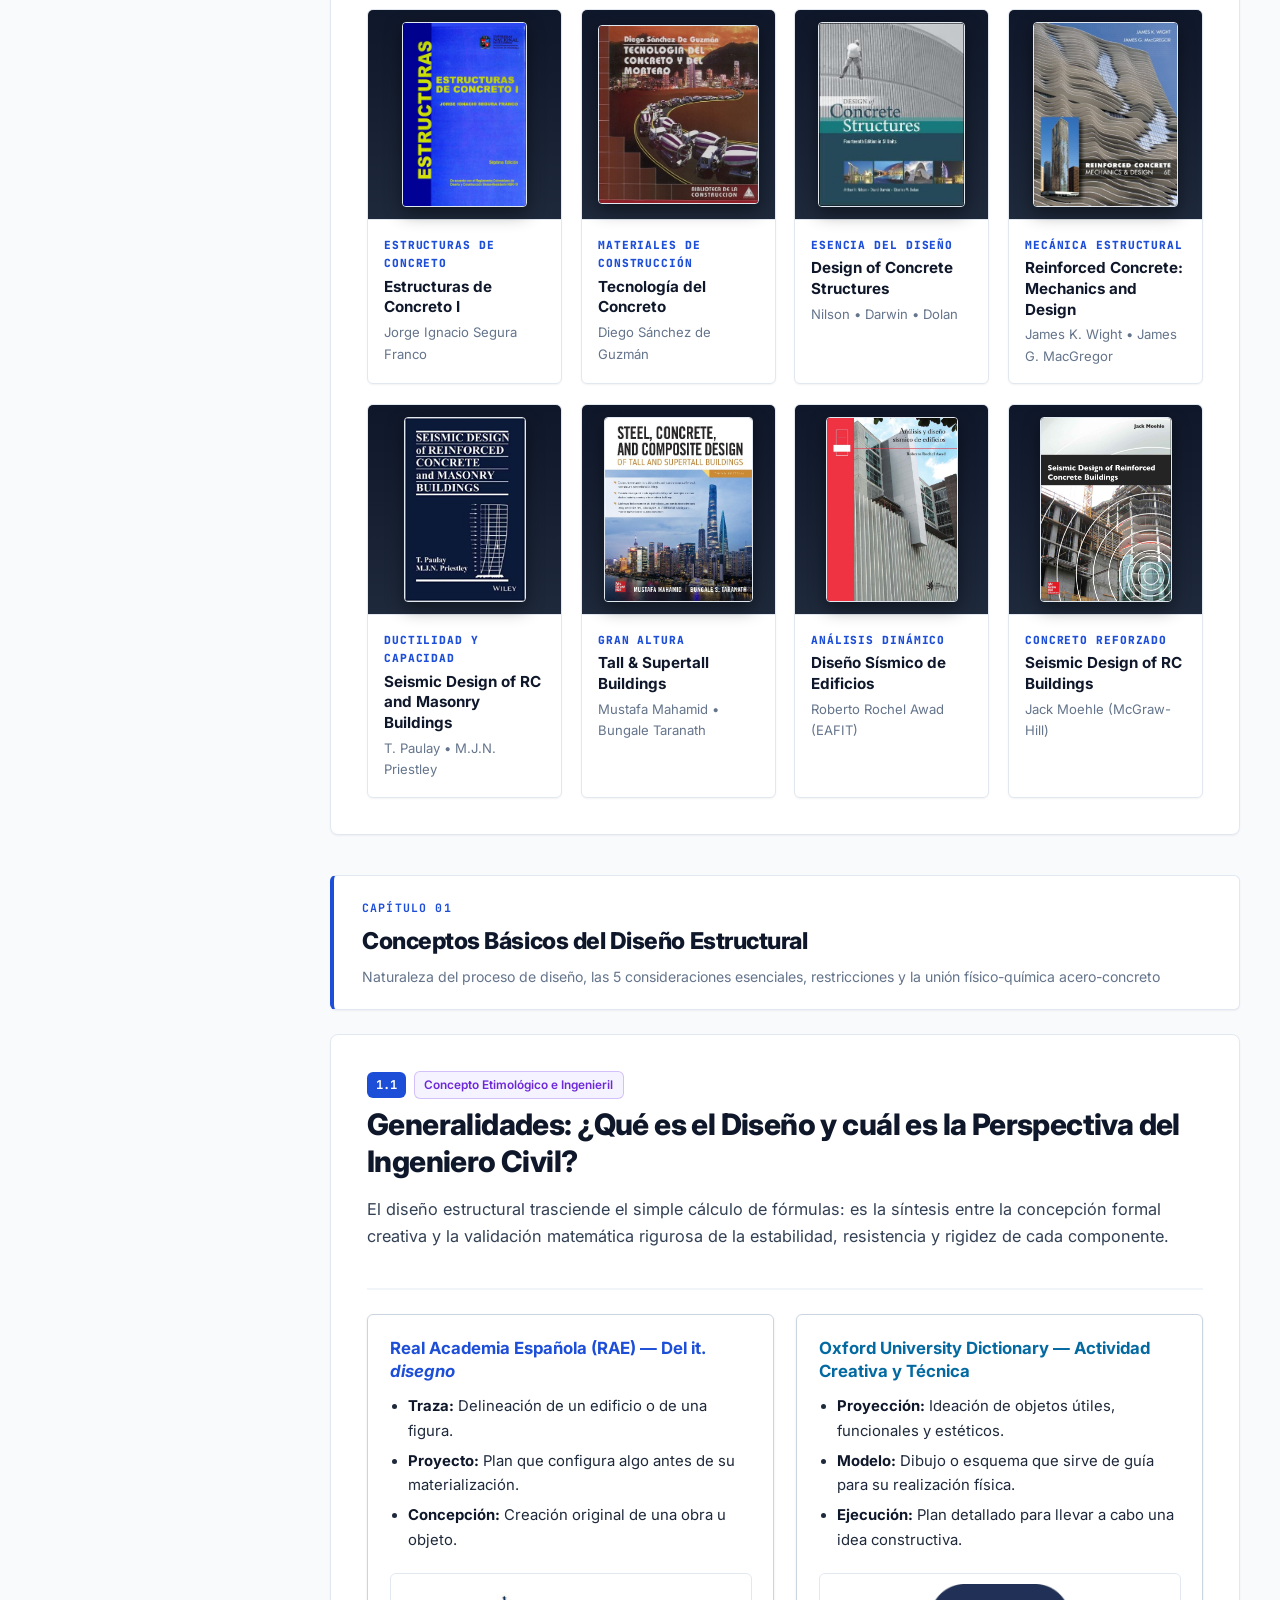
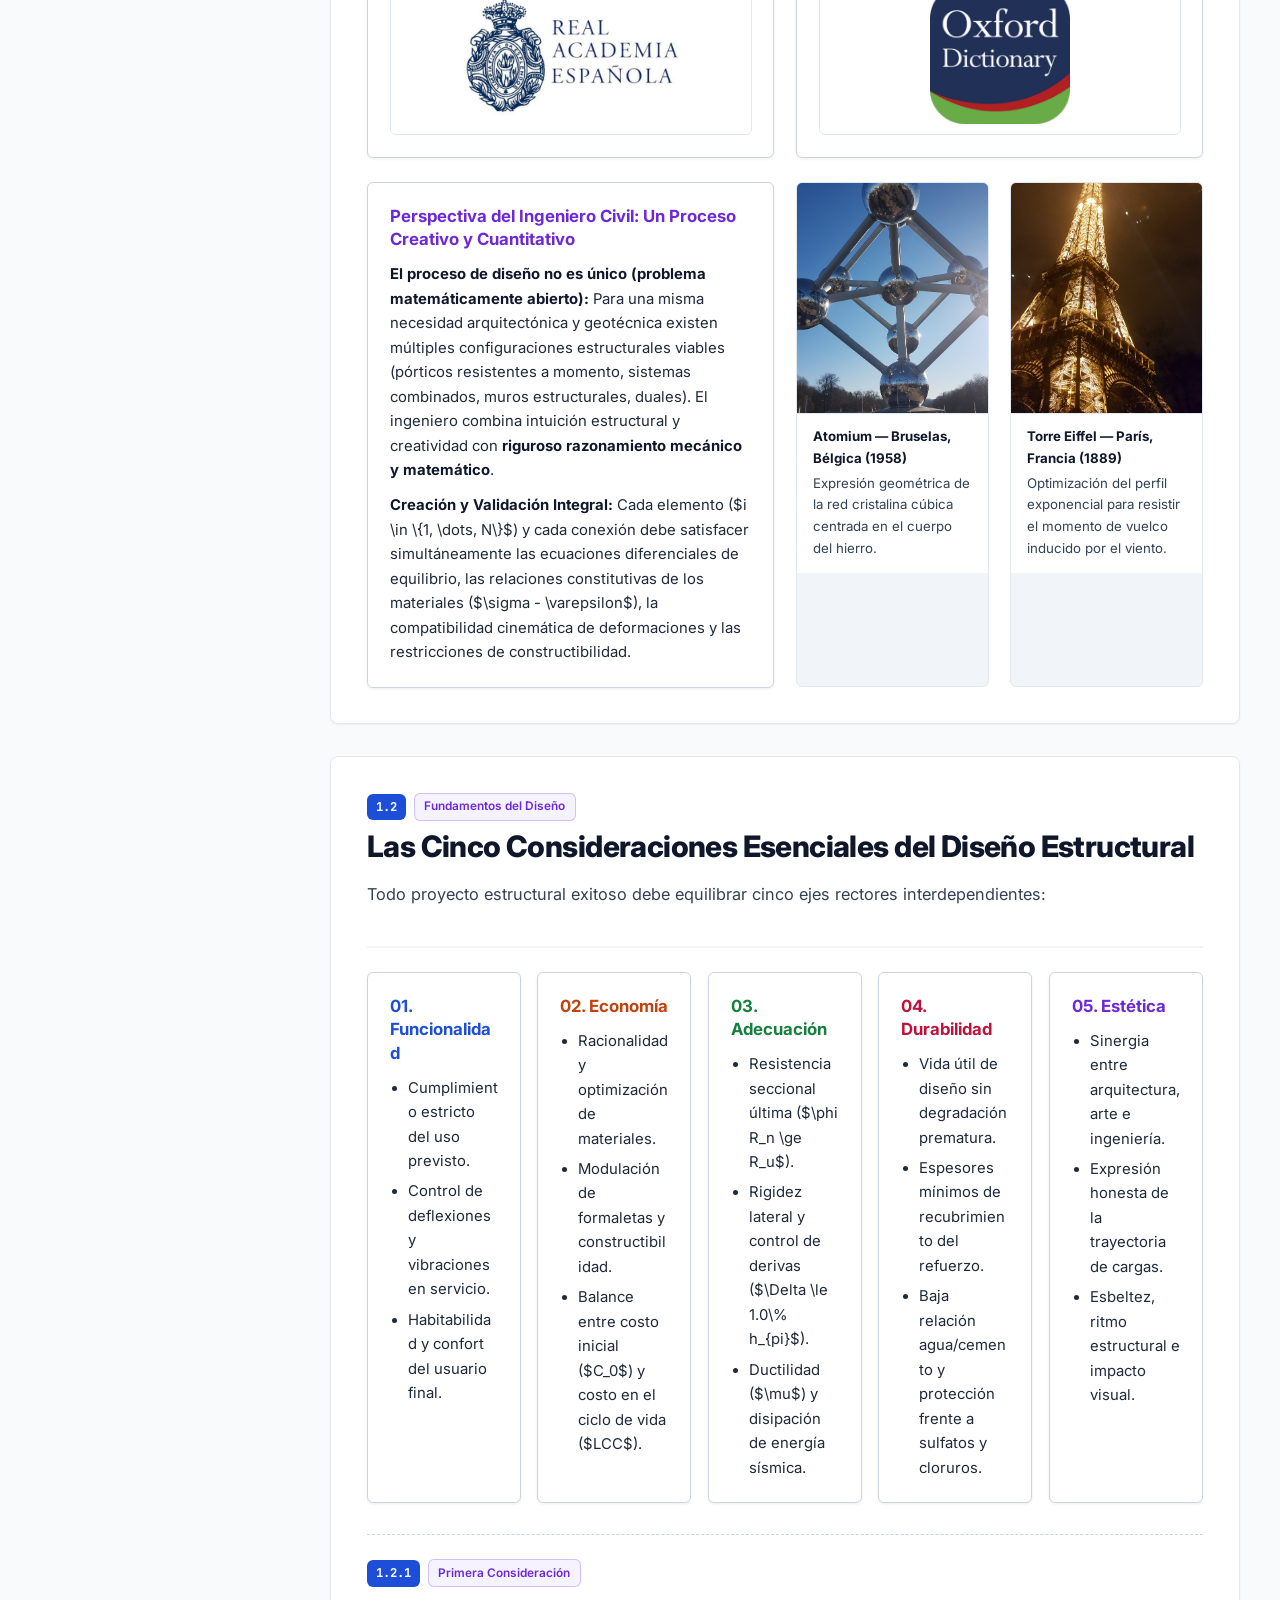
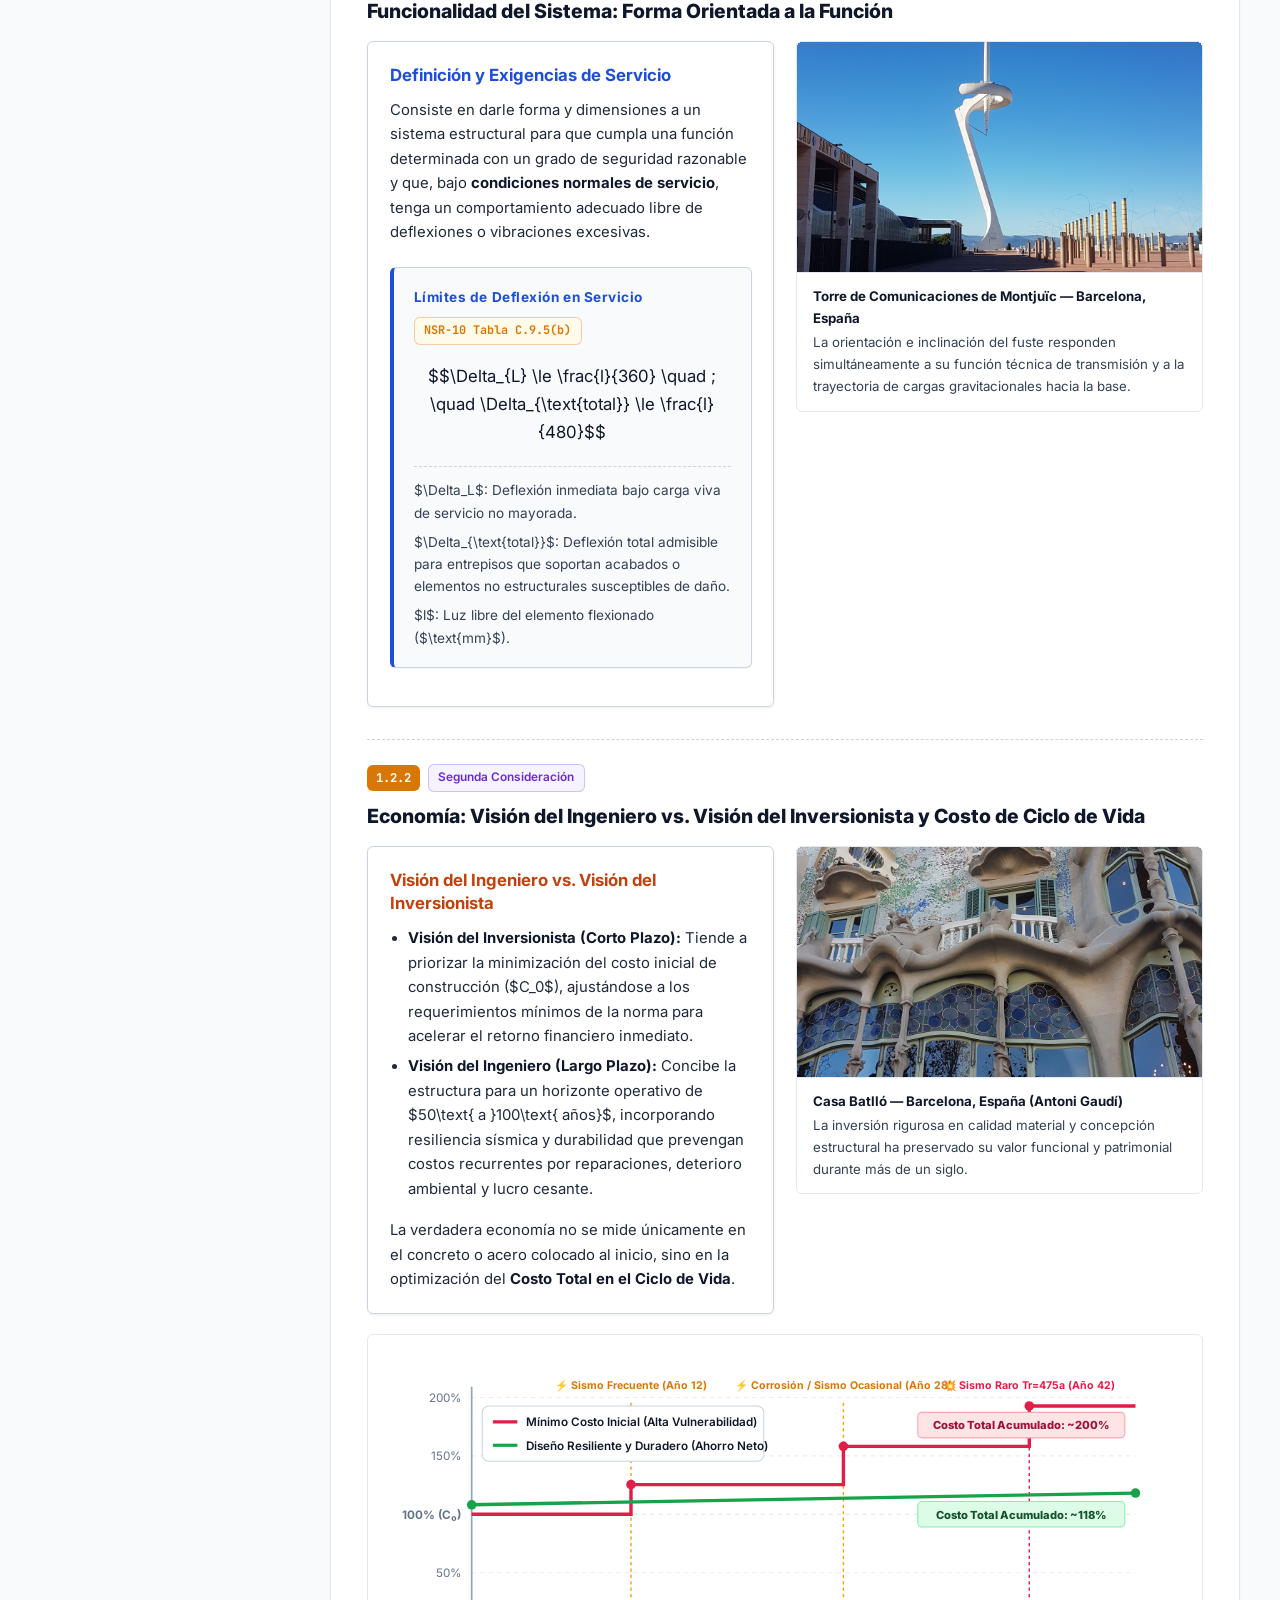
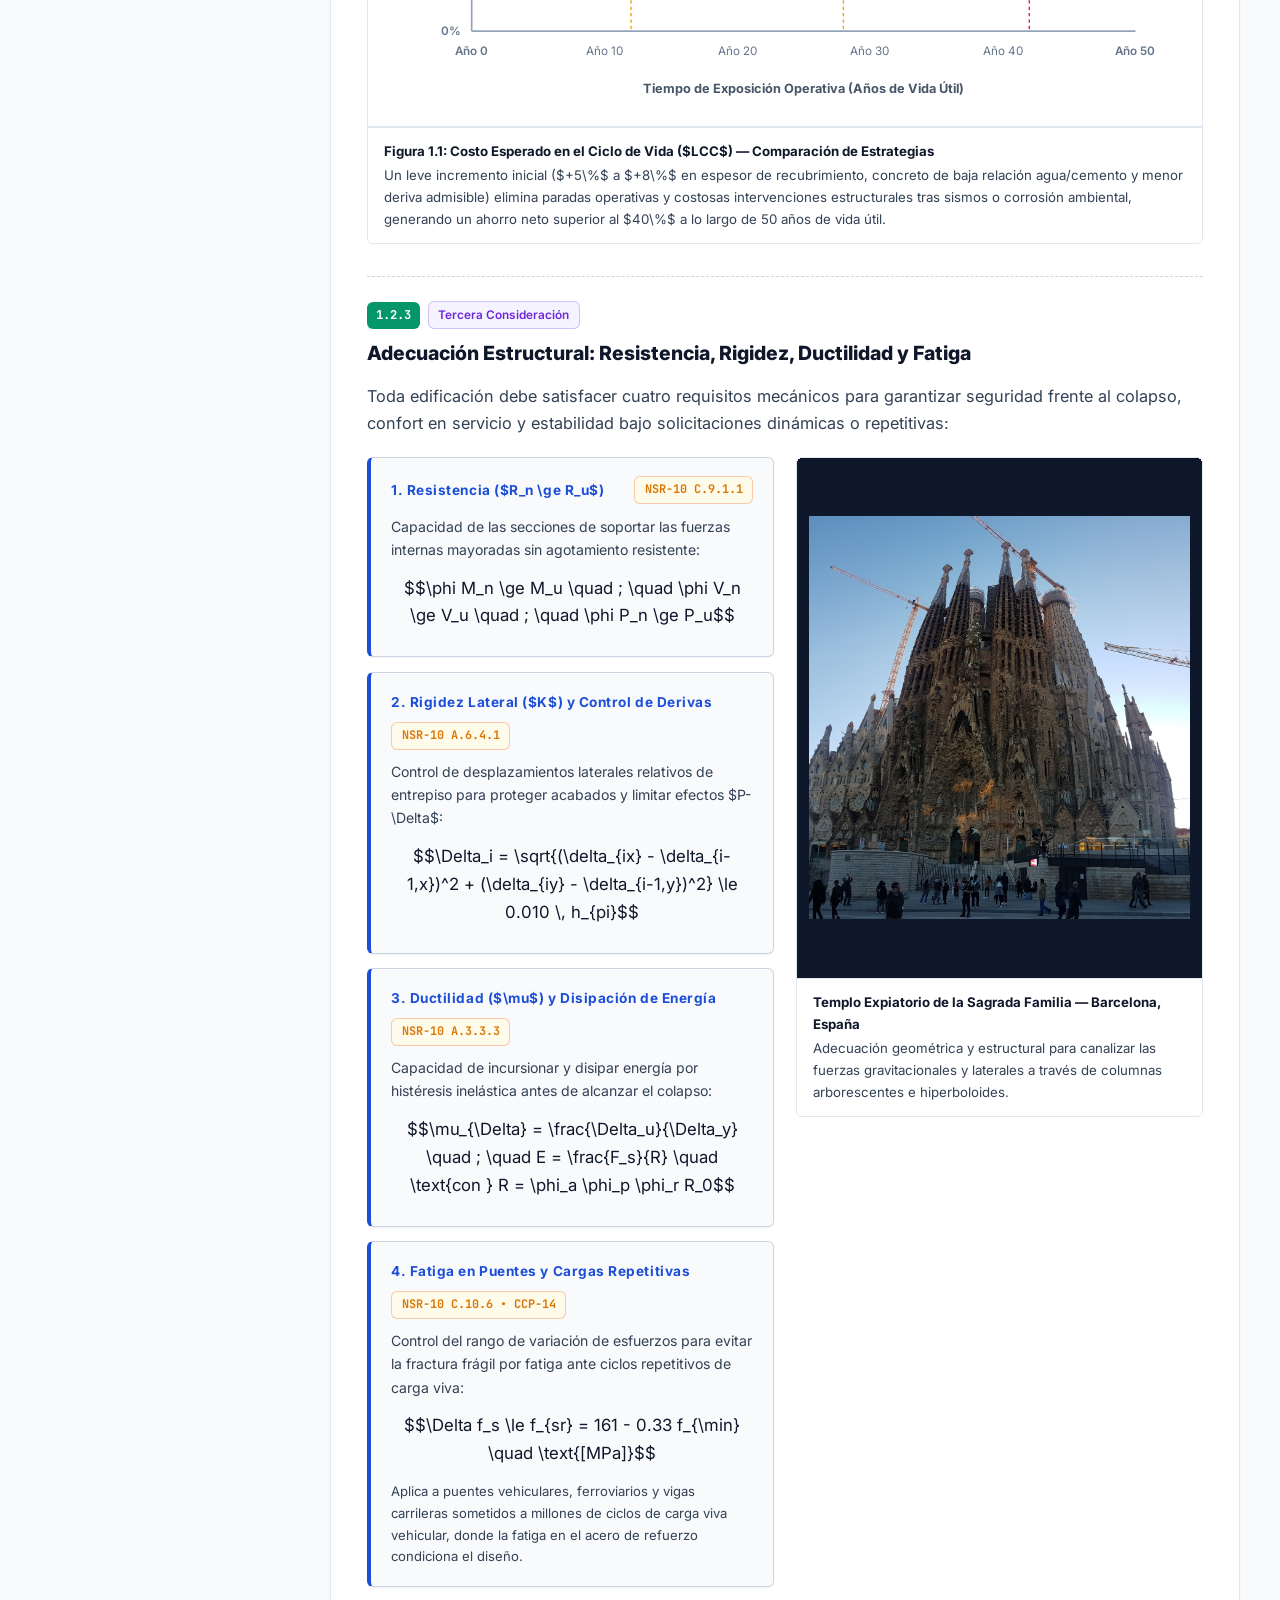
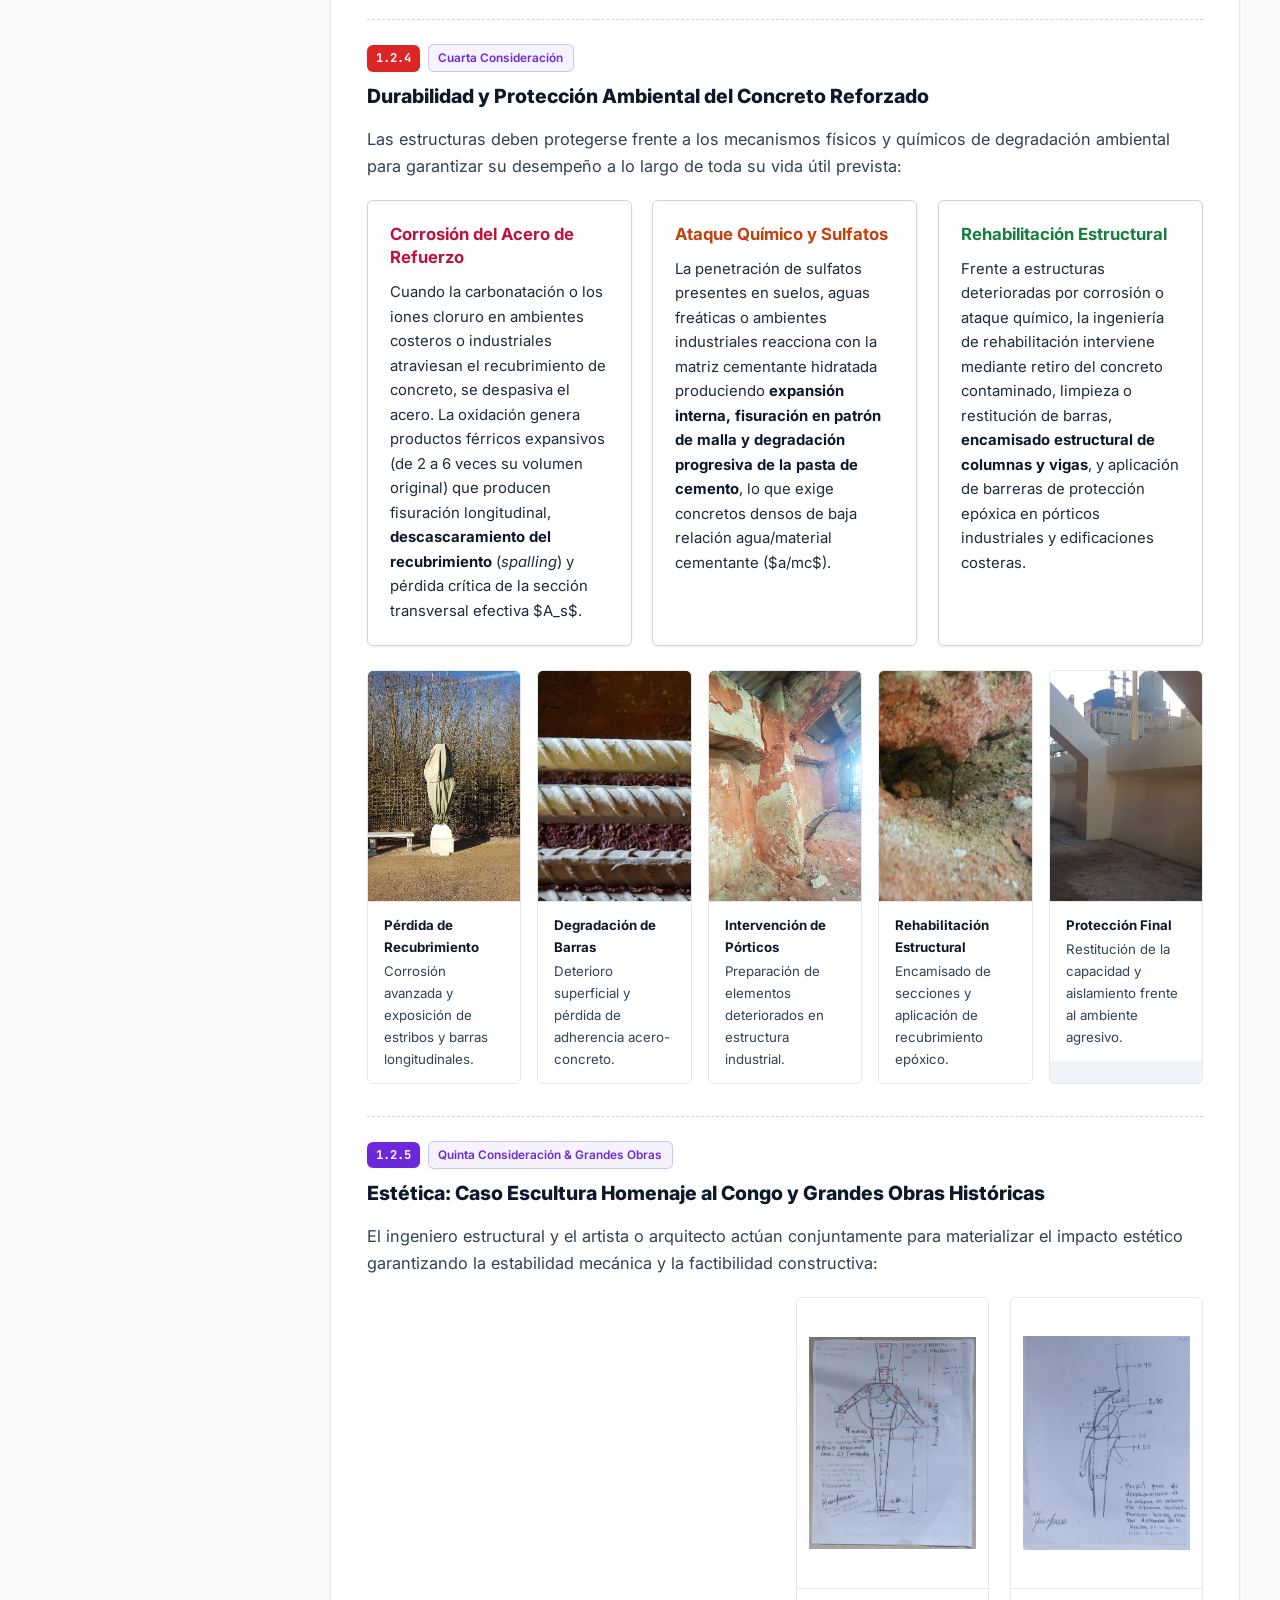
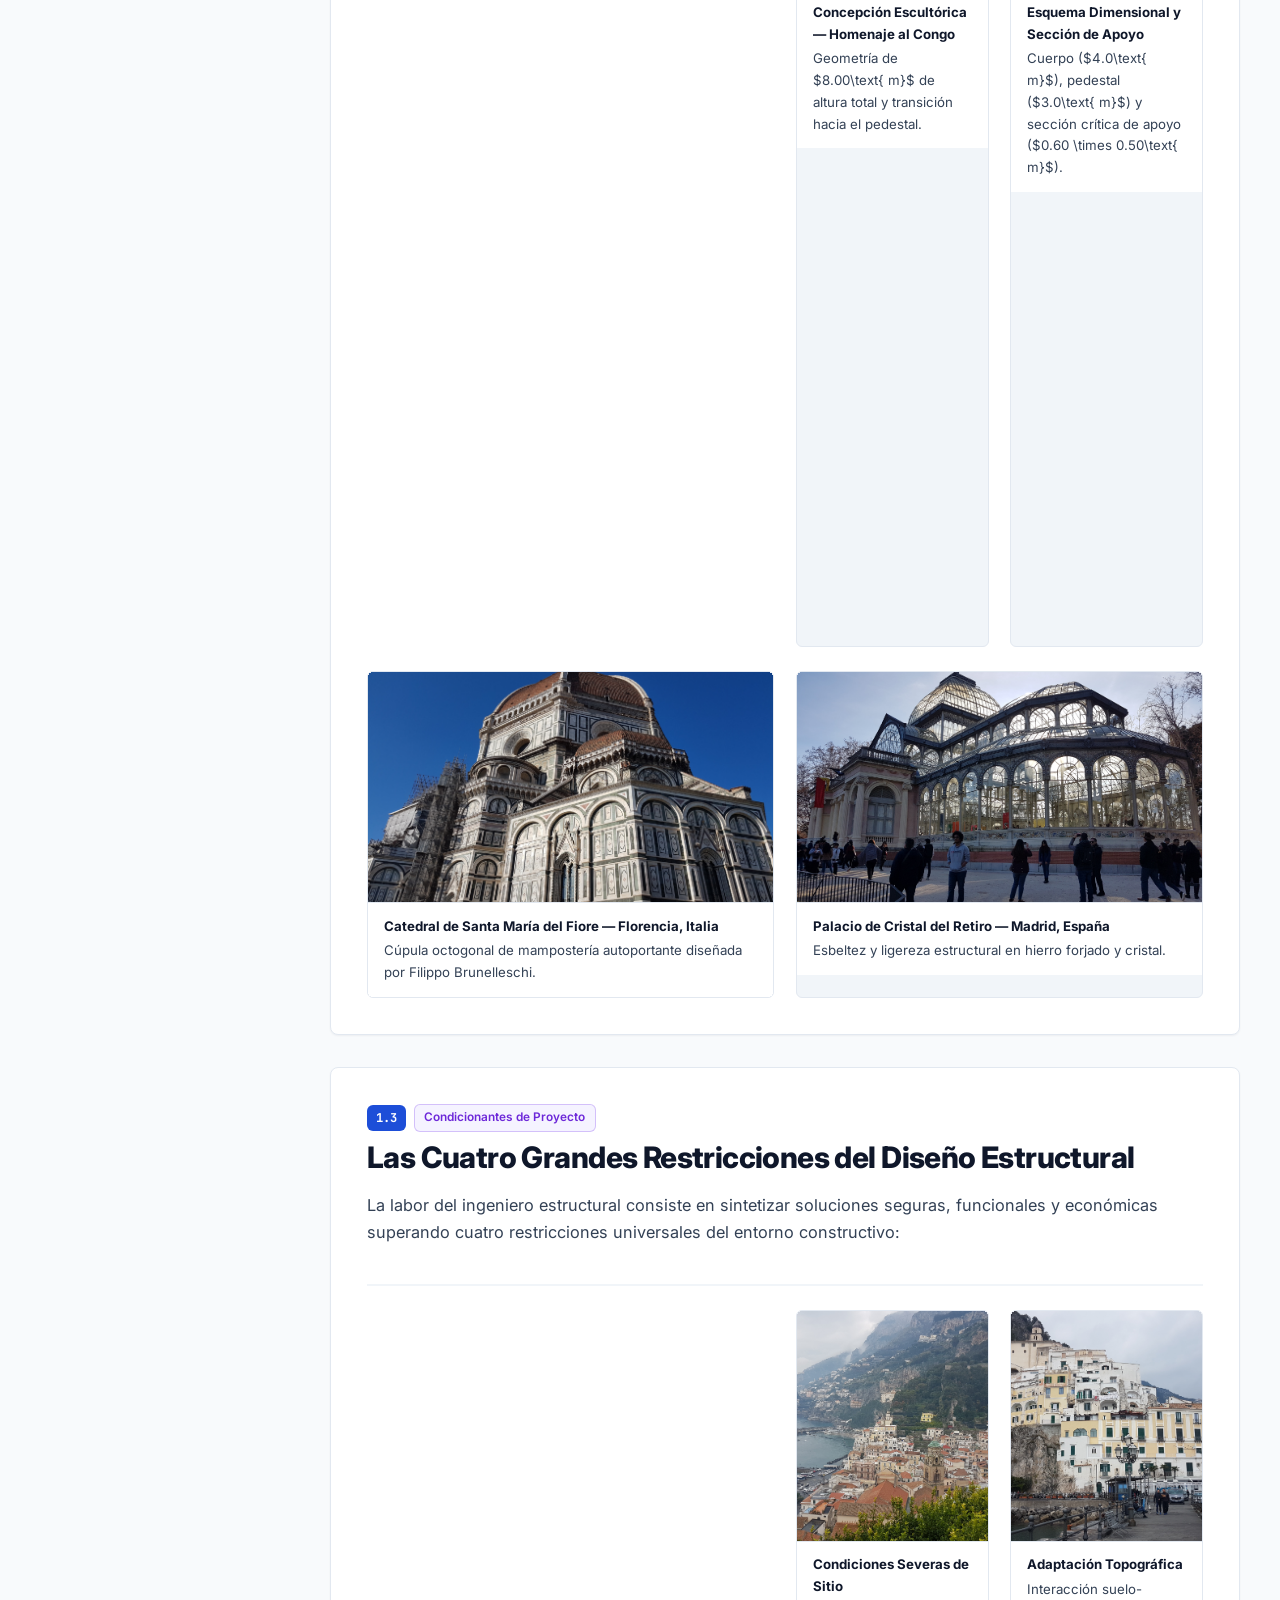
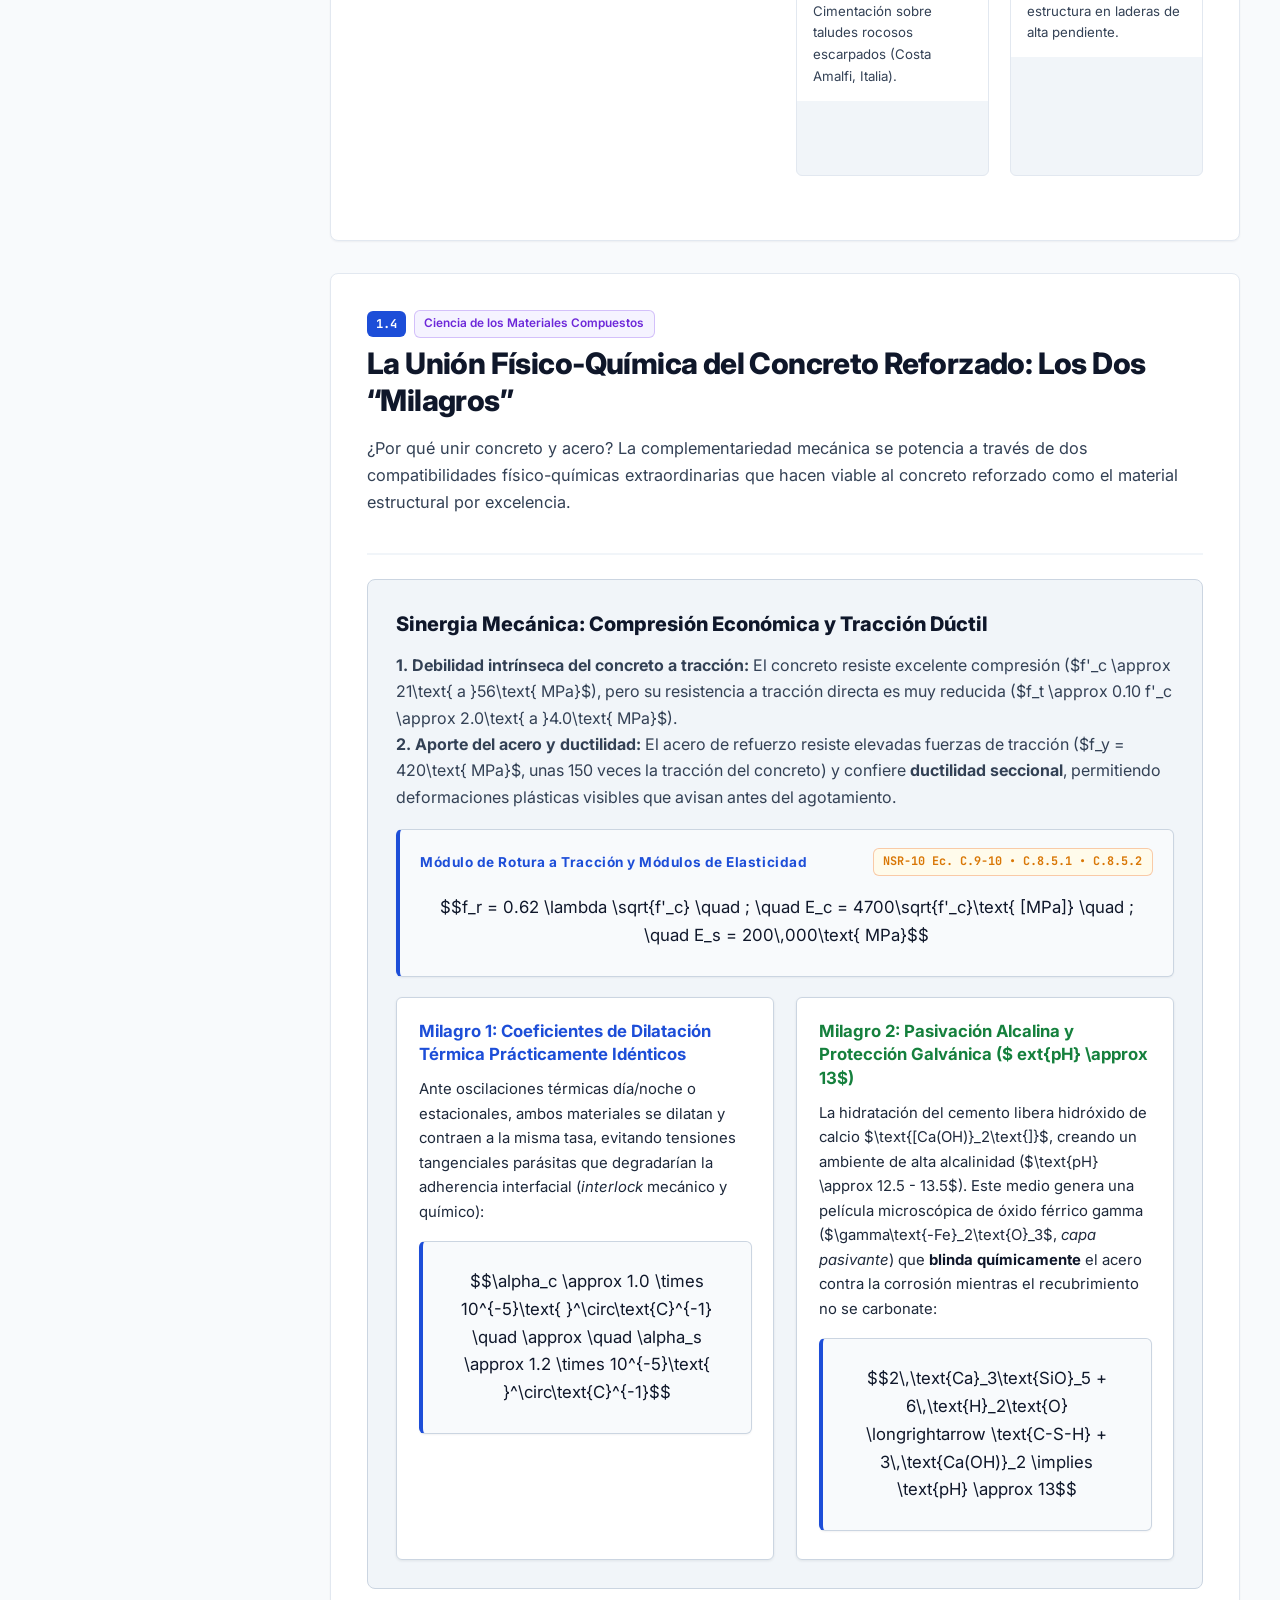
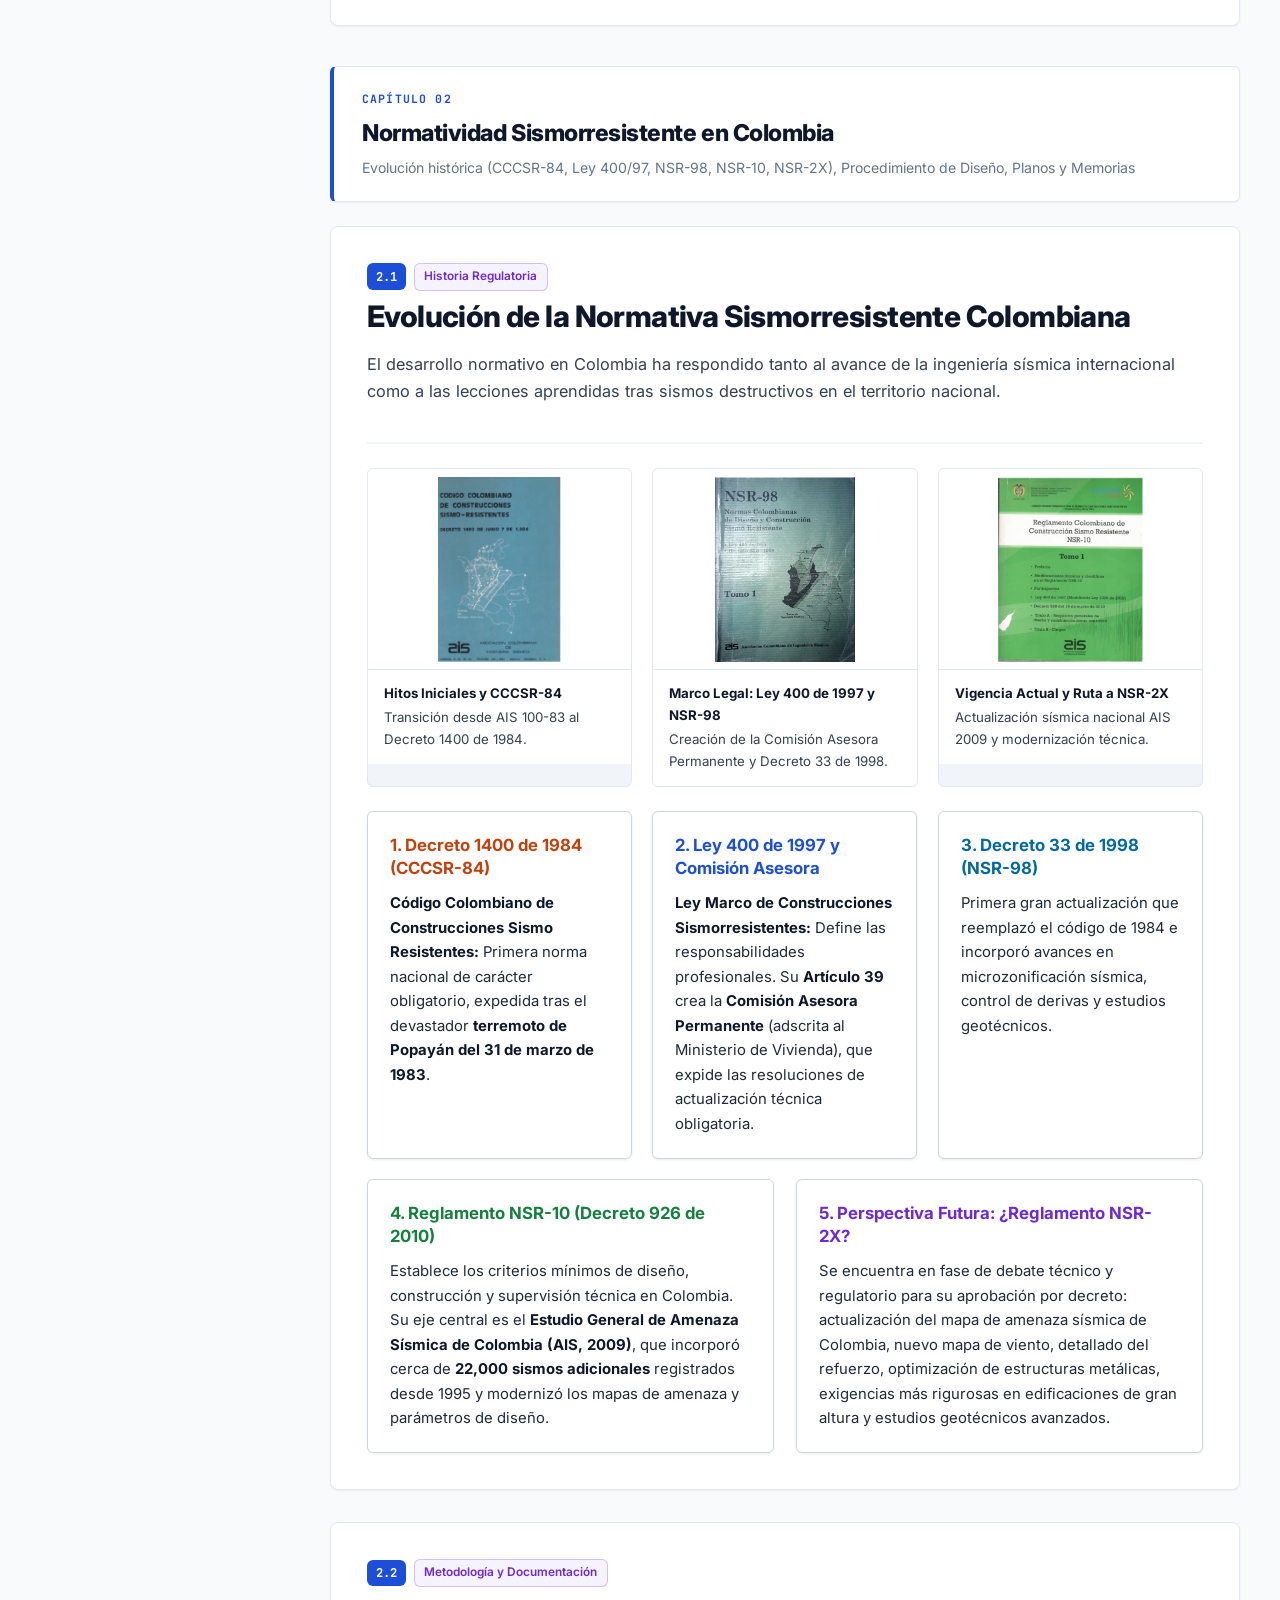
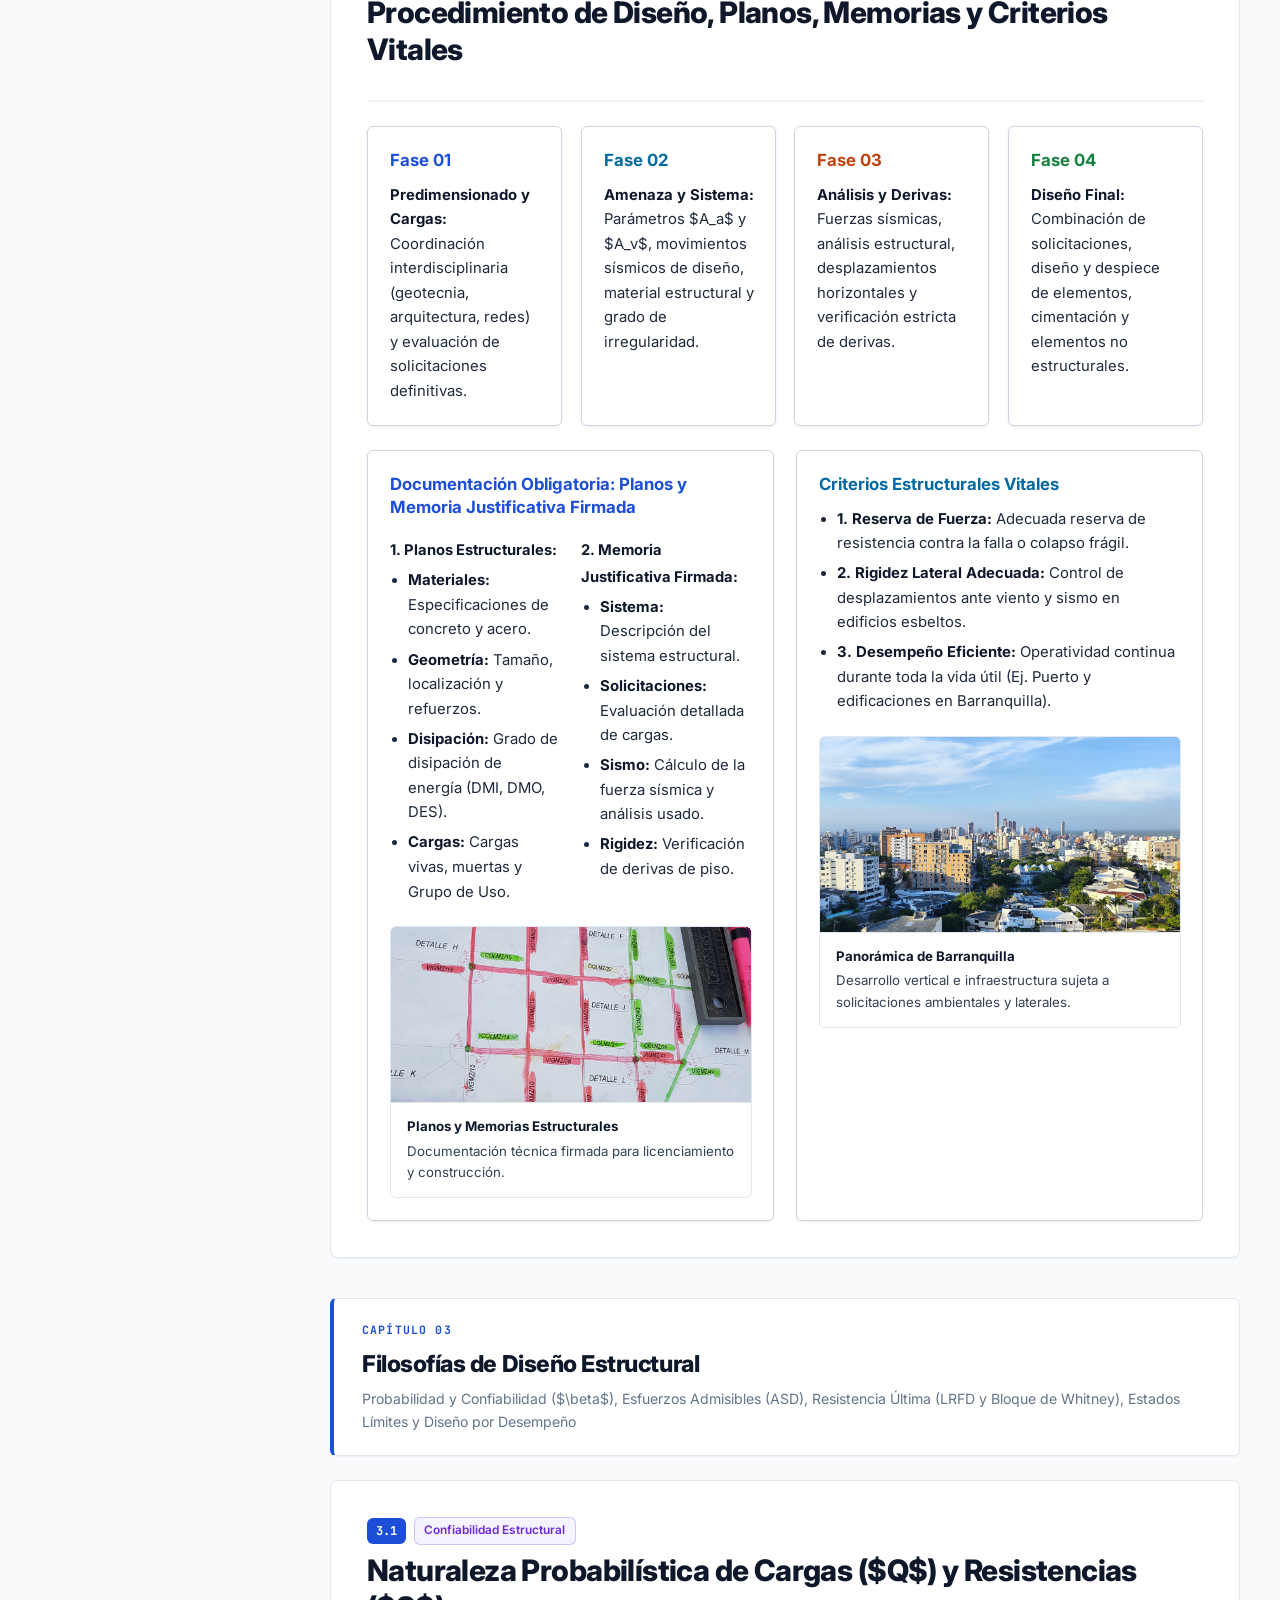
==== commit aa8f60b5: "feat(unslop): standardize hero header and reference texts across Modules 1 to 4 to match Module 2 st" ====
--- a/modulos/modulo-01-introduccion.html
+++ b/modulos/modulo-01-introduccion.html
@@ -164,6 +164,24 @@
                 <span class="professor-inst">Prof. Daniel Abudinen • <a href="mailto:dabudinen@gmail.com" style="color: inherit; text-decoration: none;">dabudinen@gmail.com</a></span>
               </div>
             </div>
+            <div class="hero-meta-grid">
+              <div class="hero-meta-item">
+                <span class="hero-meta-label">Autoría Académica</span>
+                <span class="hero-meta-value">Prof. Daniel Abudinen, I.C., M.Sc.</span>
+              </div>
+              <div class="hero-meta-item">
+                <span class="hero-meta-label">Evolución Normativa</span>
+                <span class="hero-meta-value">CCCSR-84 • NSR-98 • NSR-10 (Ley 400/97)</span>
+              </div>
+              <div class="hero-meta-item">
+                <span class="hero-meta-label">Filosofías de Diseño</span>
+                <span class="hero-meta-value">ASD (Elástico), LRFD (Rotura) y Desempeño Sísmico</span>
+              </div>
+              <div class="hero-meta-item">
+                <span class="hero-meta-label">Recursos Interactivos</span>
+                <span class="hero-meta-value">Laboratorio LRFD y Línea de Tiempo Normativa</span>
+              </div>
+            </div>
           </div>
           <div class="hero-visual-box">
             <img src="../assets/img/mod01/image1.png" alt="Esquema Estructural - Pórtico Arriostrado" />
@@ -175,16 +193,44 @@
       <!-- BIBLIOGRAFÍA DE RESPALDO DEL MÓDULO -->
       <section class="lesson-section" id="sec-bibliografia-mod1">
         <div class="section-header">
-          <div>
-            <div class="section-tag-row">
-              <span class="section-num-badge">BIBLIOGRAFÍA BASE</span>
-              <span class="ref-badge">Concreto, Mecánica e Ingeniería Sísmica</span>
-            </div>
-            <h2 class="section-title">Textos de Respaldo Teórico y Normativo</h2>
-            <p class="section-lead" style="margin-bottom: 0;">
-              Todas las ecuaciones, hipótesis constitutivas y criterios de este módulo se fundamentan en las siguientes obras de referencia (haz clic en cualquier portada para ampliarla):
-            </p>
-          </div>
+          <div class="section-tag-row">
+            <span class="section-num">00 • Respaldo Académico y Normativo</span>
+          </div>
+          <h2 class="section-title">Textos de Referencia del Módulo 1</h2>
+          <p class="section-lead">
+            Los principios constitutivos de la interacción acero-concreto, la evolución normativa colombiana (desde el CCCSR-84 hasta la NSR-10) y la formulación analítica de las filosofías de diseño estructural (ASD, LRFD y Diseño Sísmico por Desempeño) están respaldados en:
+          </p>
+        </div>
+
+        <div class="grid-4" style="margin-bottom: 1.5rem;">
+          <div class="tech-card accent-blue">
+            <div class="tech-card-title">NSR-10 (Títulos A, B y C)</div>
+            <p>
+              Ley 400 de 1997. Título <strong>A</strong> (Requisitos generales y sismicidad), Título <strong>B</strong> (Combinaciones de carga LRFD y coeficientes de mayoración) y Título <strong>C</strong> (Requisitos de concreto estructural y filosofía de diseño por resistencia última).
+            </p>
+          </div>
+          <div class="tech-card accent-emerald">
+            <div class="tech-card-title">Arthur H. Nilson</div>
+            <p>
+              <em>Diseño de Estructuras de Concreto</em> (McGraw-Hill). Fundamentos físico-químicos de la adherencia acero-concreto, compatibilidad térmica ($lpha_c pprox lpha_s$), pasivación alcalina y modelación probabilística de la seguridad estructural ($Q$ vs. $S$).
+            </p>
+          </div>
+          <div class="tech-card accent-amber">
+            <div class="tech-card-title">Diego Sánchez de Guzmán</div>
+            <p>
+              <em>Tecnología del Concreto y del Mortero</em> (Bhandar Editores / ASOCRETO). Hidratación del cemento Portland, microestructura de la pasta de cemento, retracción por secado, fluencia lenta (*creep*) y durabilidad en ambientes agresivos.
+            </p>
+          </div>
+          <div class="tech-card accent-violet">
+            <div class="tech-card-title">Thomas Paulay &amp; M. J. N. Priestley</div>
+            <p>
+              <em>Seismic Design of Reinforced Concrete and Masonry Buildings</em> (Wiley). Filosofía del diseño por capacidad, jerarquización de mecanismos de disipación inelástica de energía y diseño sismorresistente basado en desempeño (SEAOC Vision 2000).
+            </p>
+          </div>
+        </div>
+
+        <div style="font-size: 0.8rem; font-weight: 800; color: var(--text-muted); text-transform: uppercase; letter-spacing: 0.06em; margin-bottom: 0.75rem;">
+          Tratados Clásicos y Textos Guía de Consulta (Haz clic en cualquier portada para ampliarla):
         </div>
 
         <div class="grid-4" style="margin-bottom: 1.25rem;">
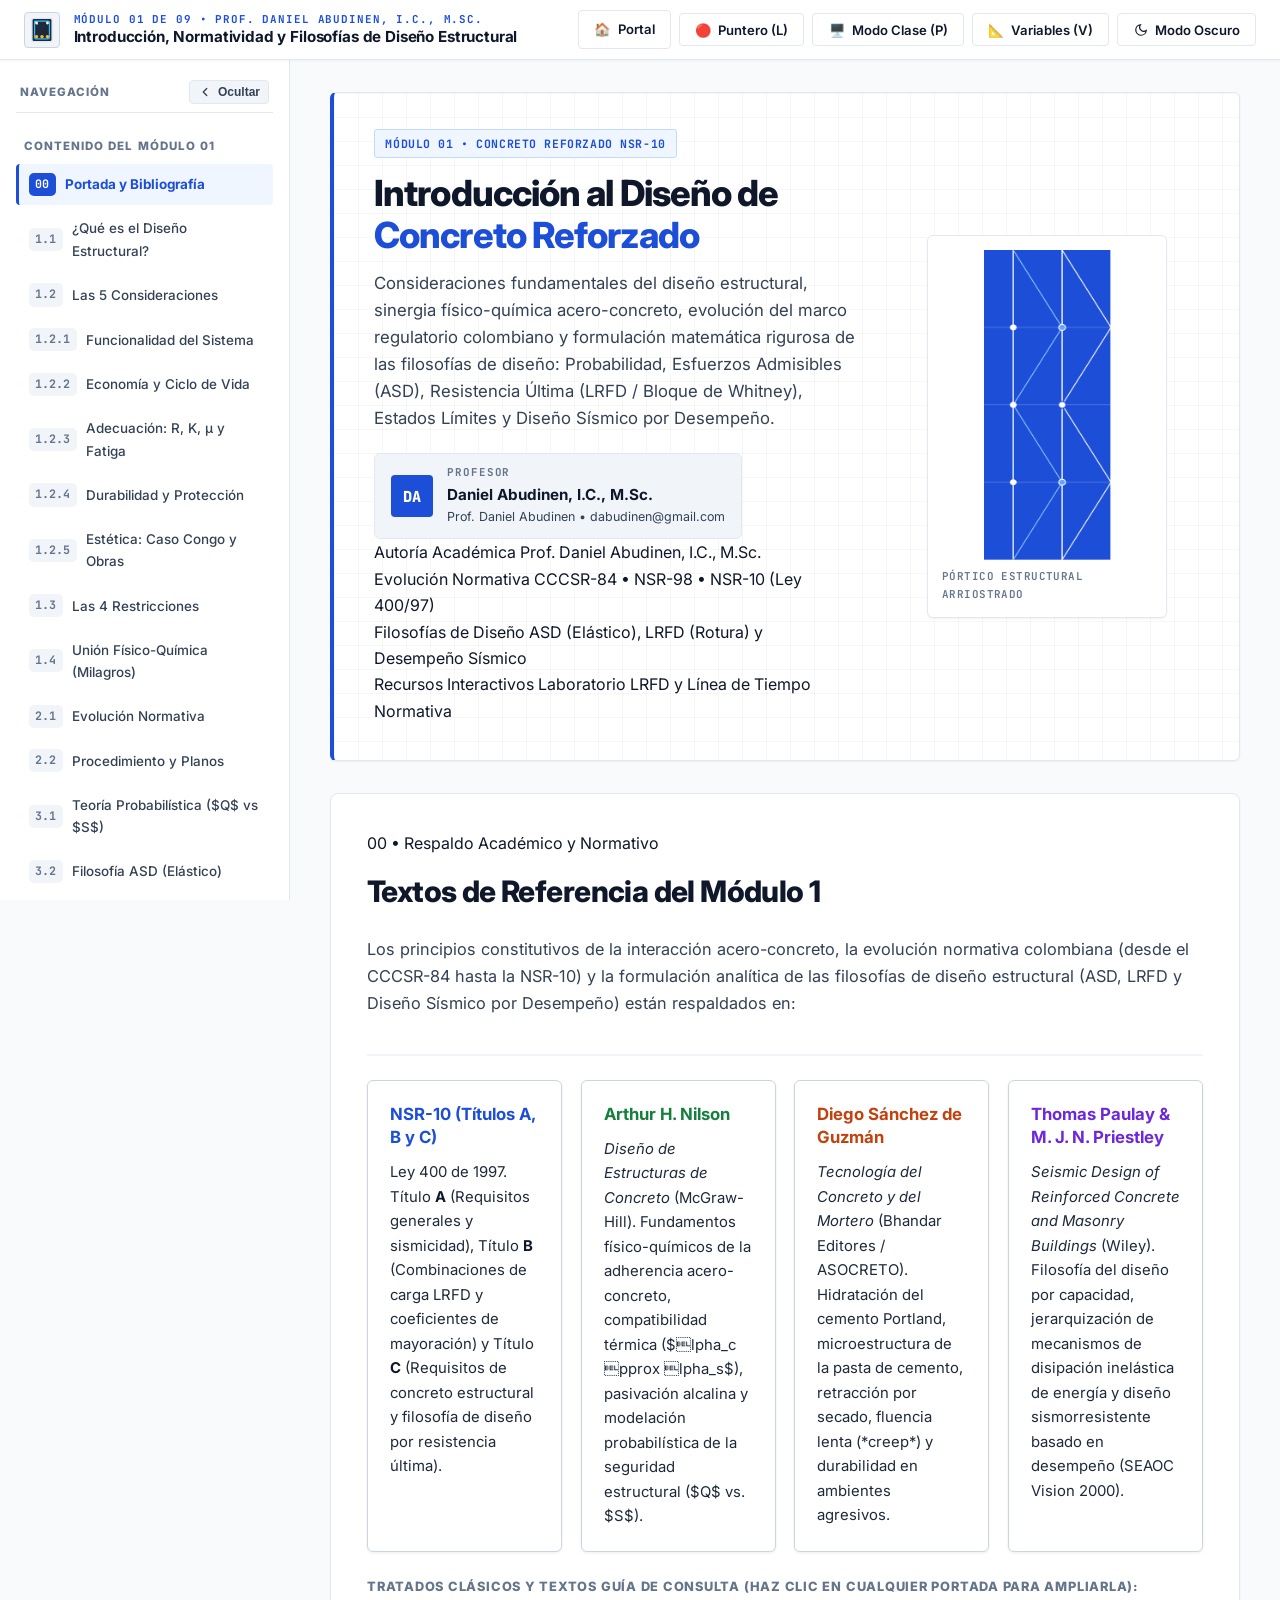
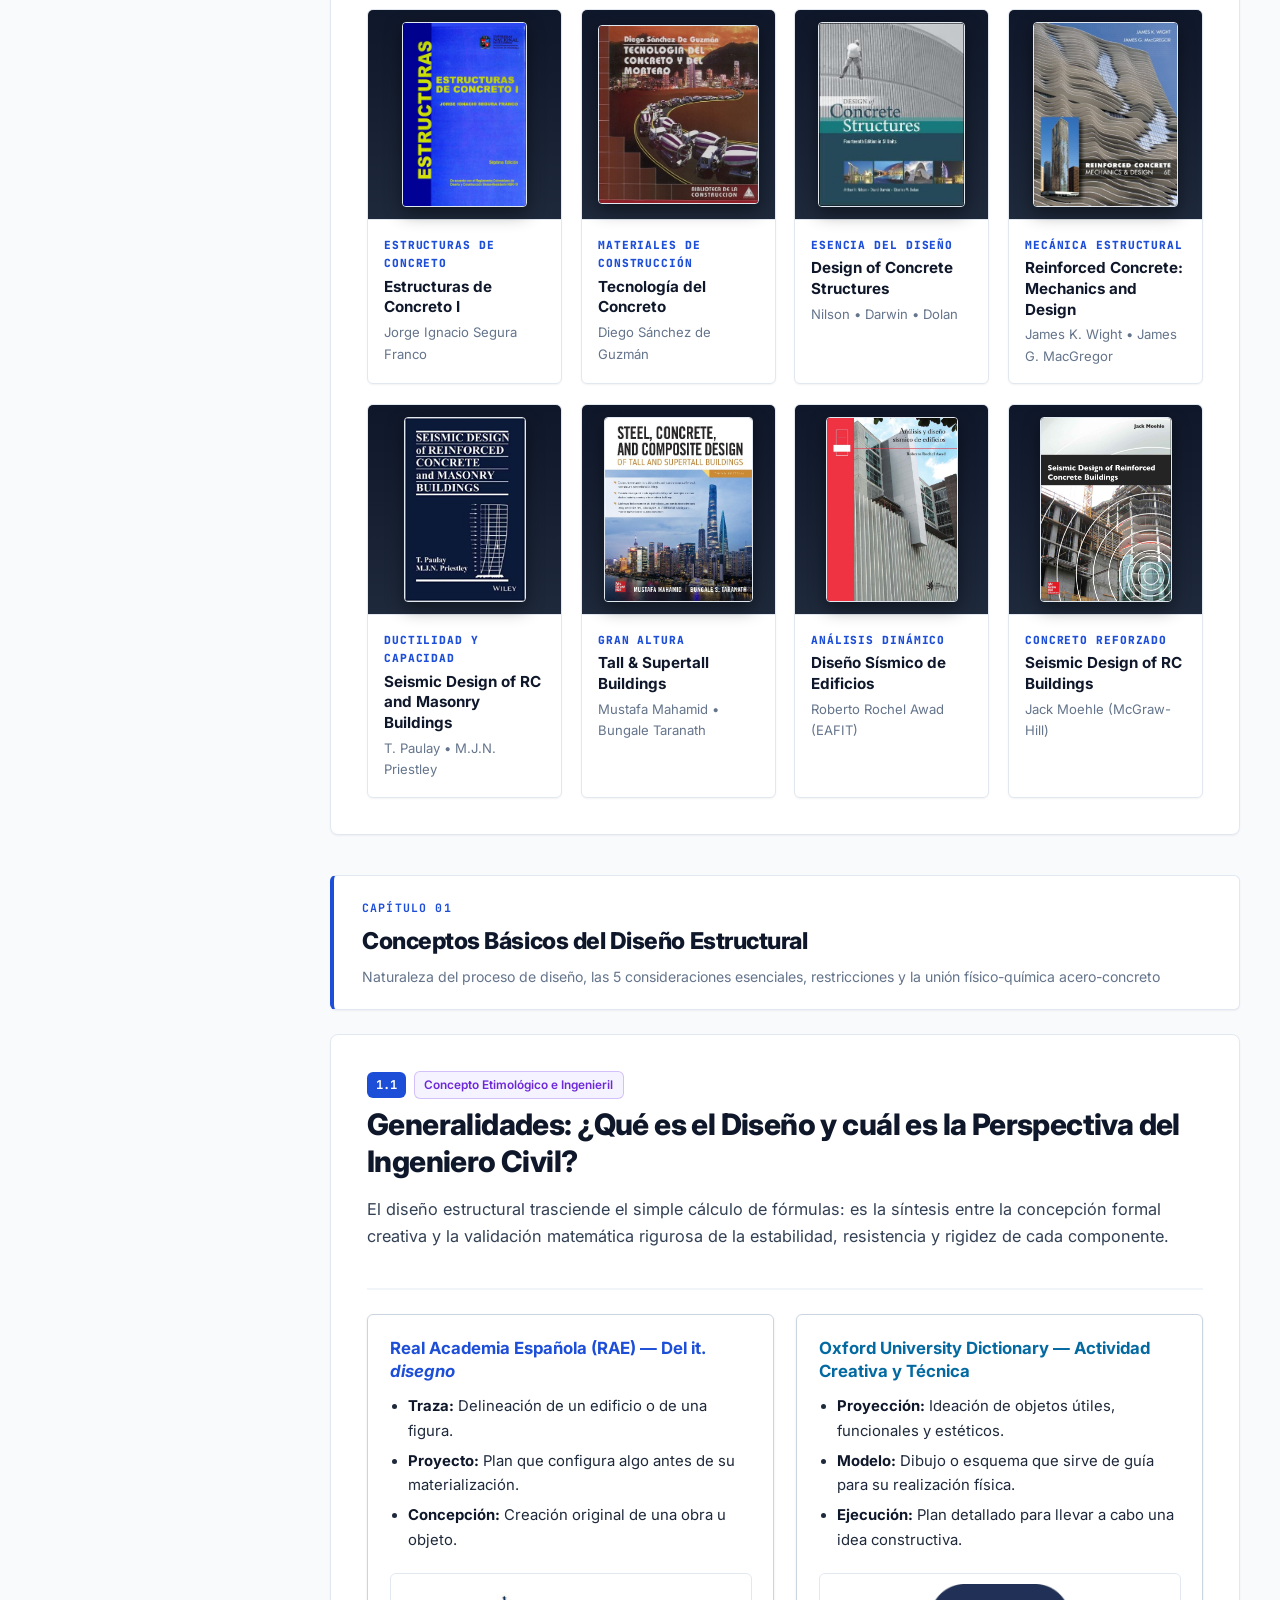
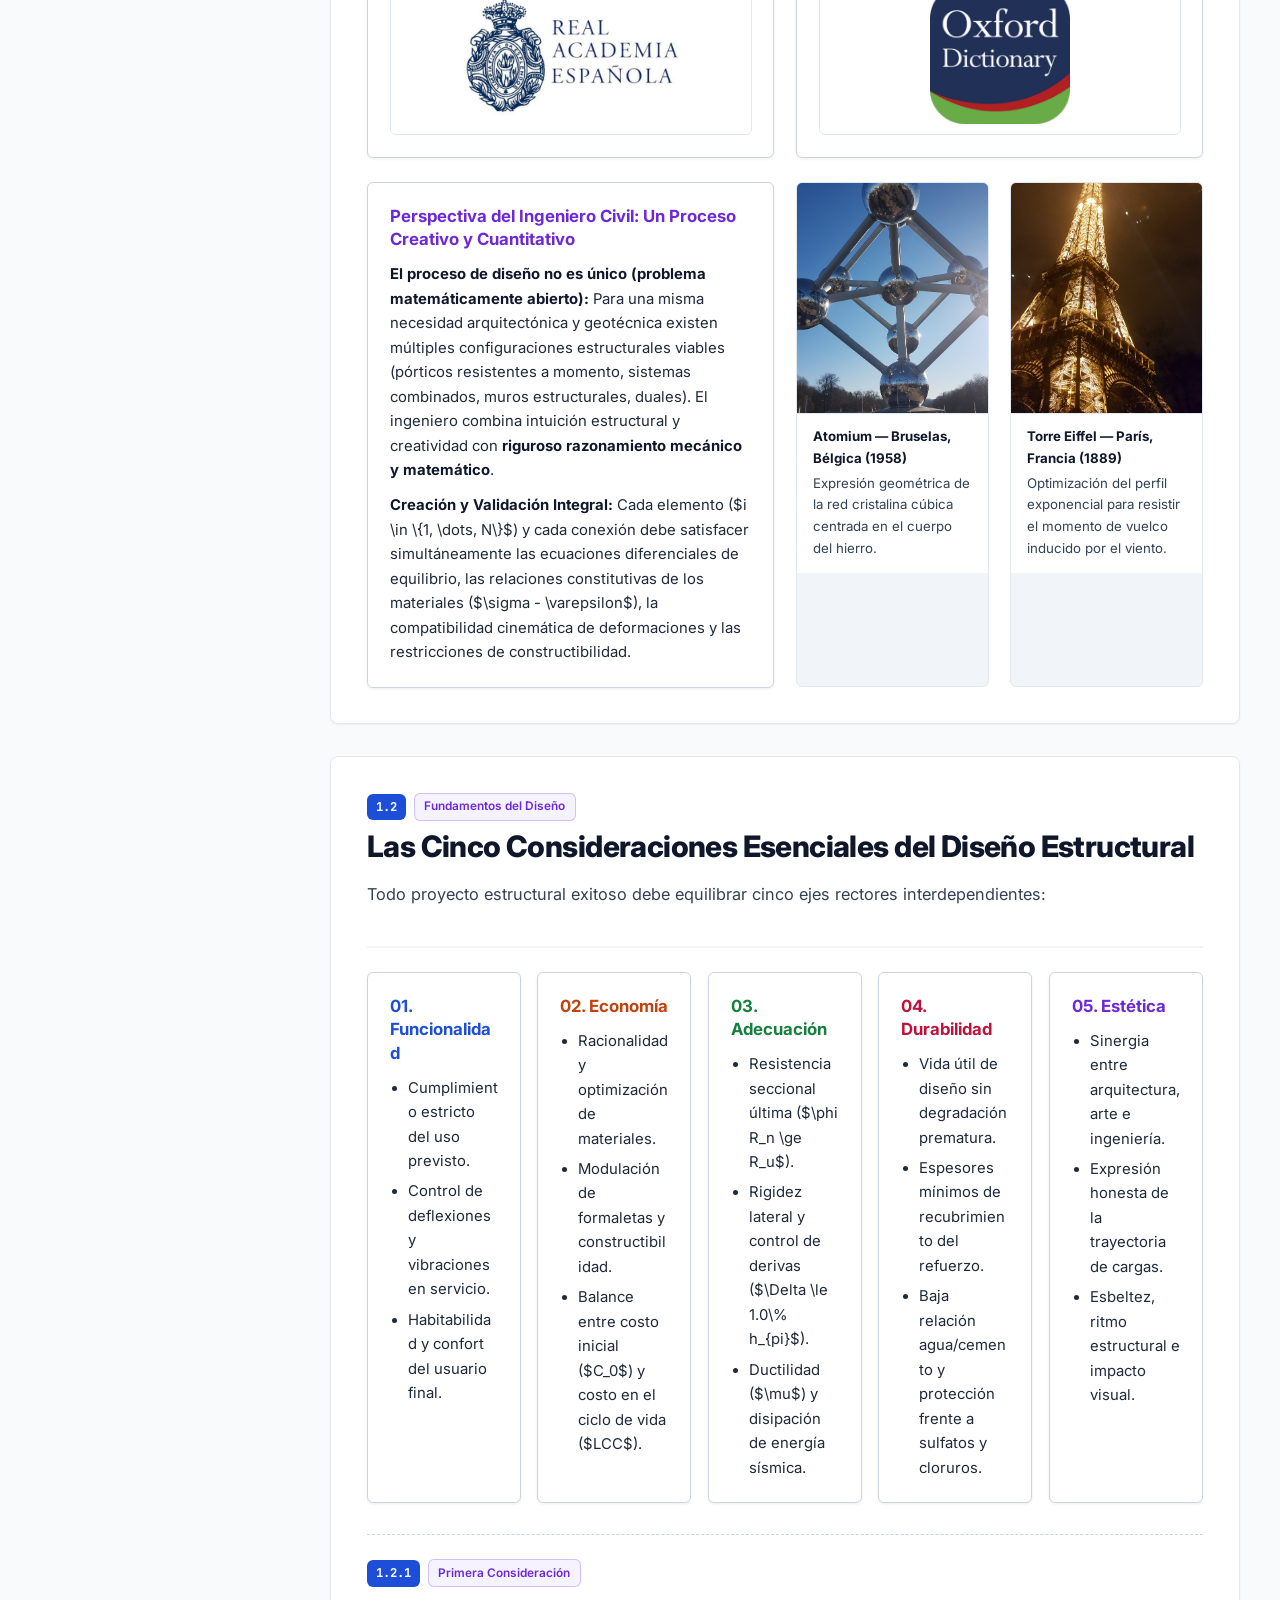
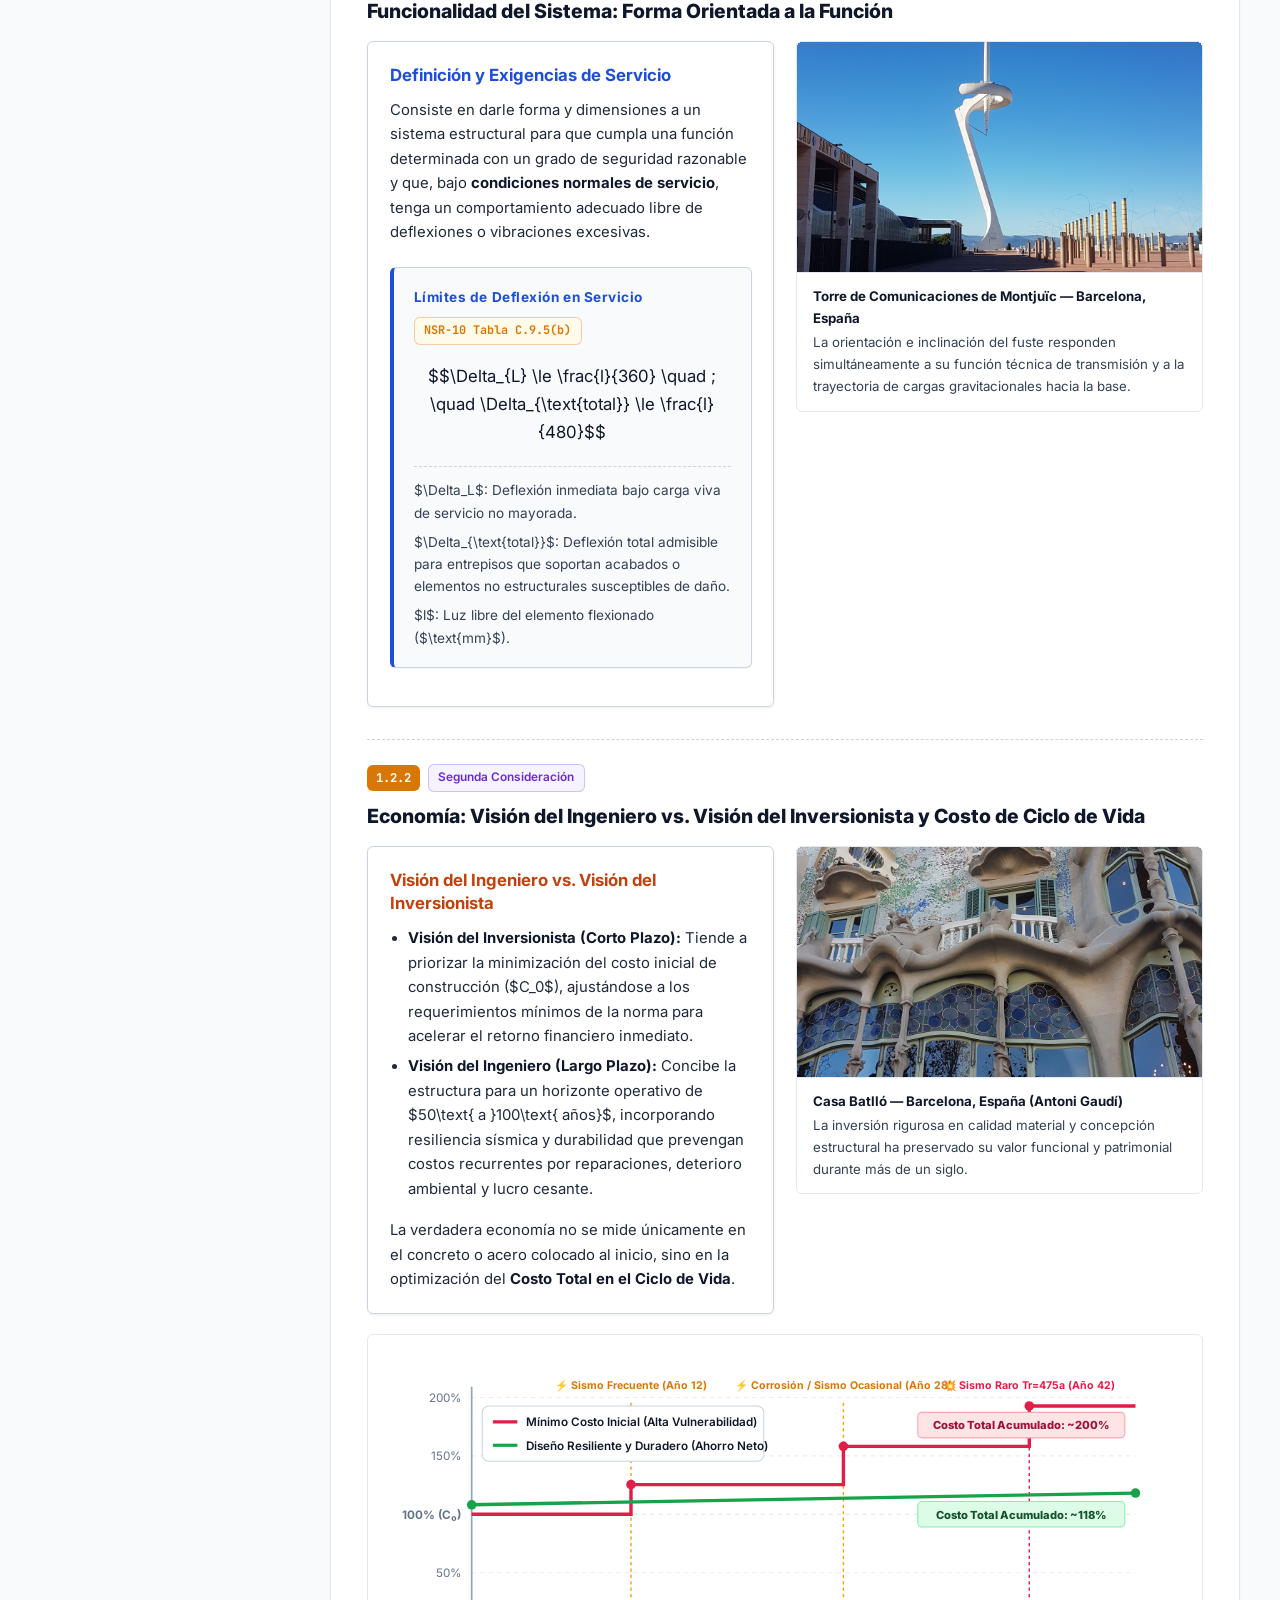
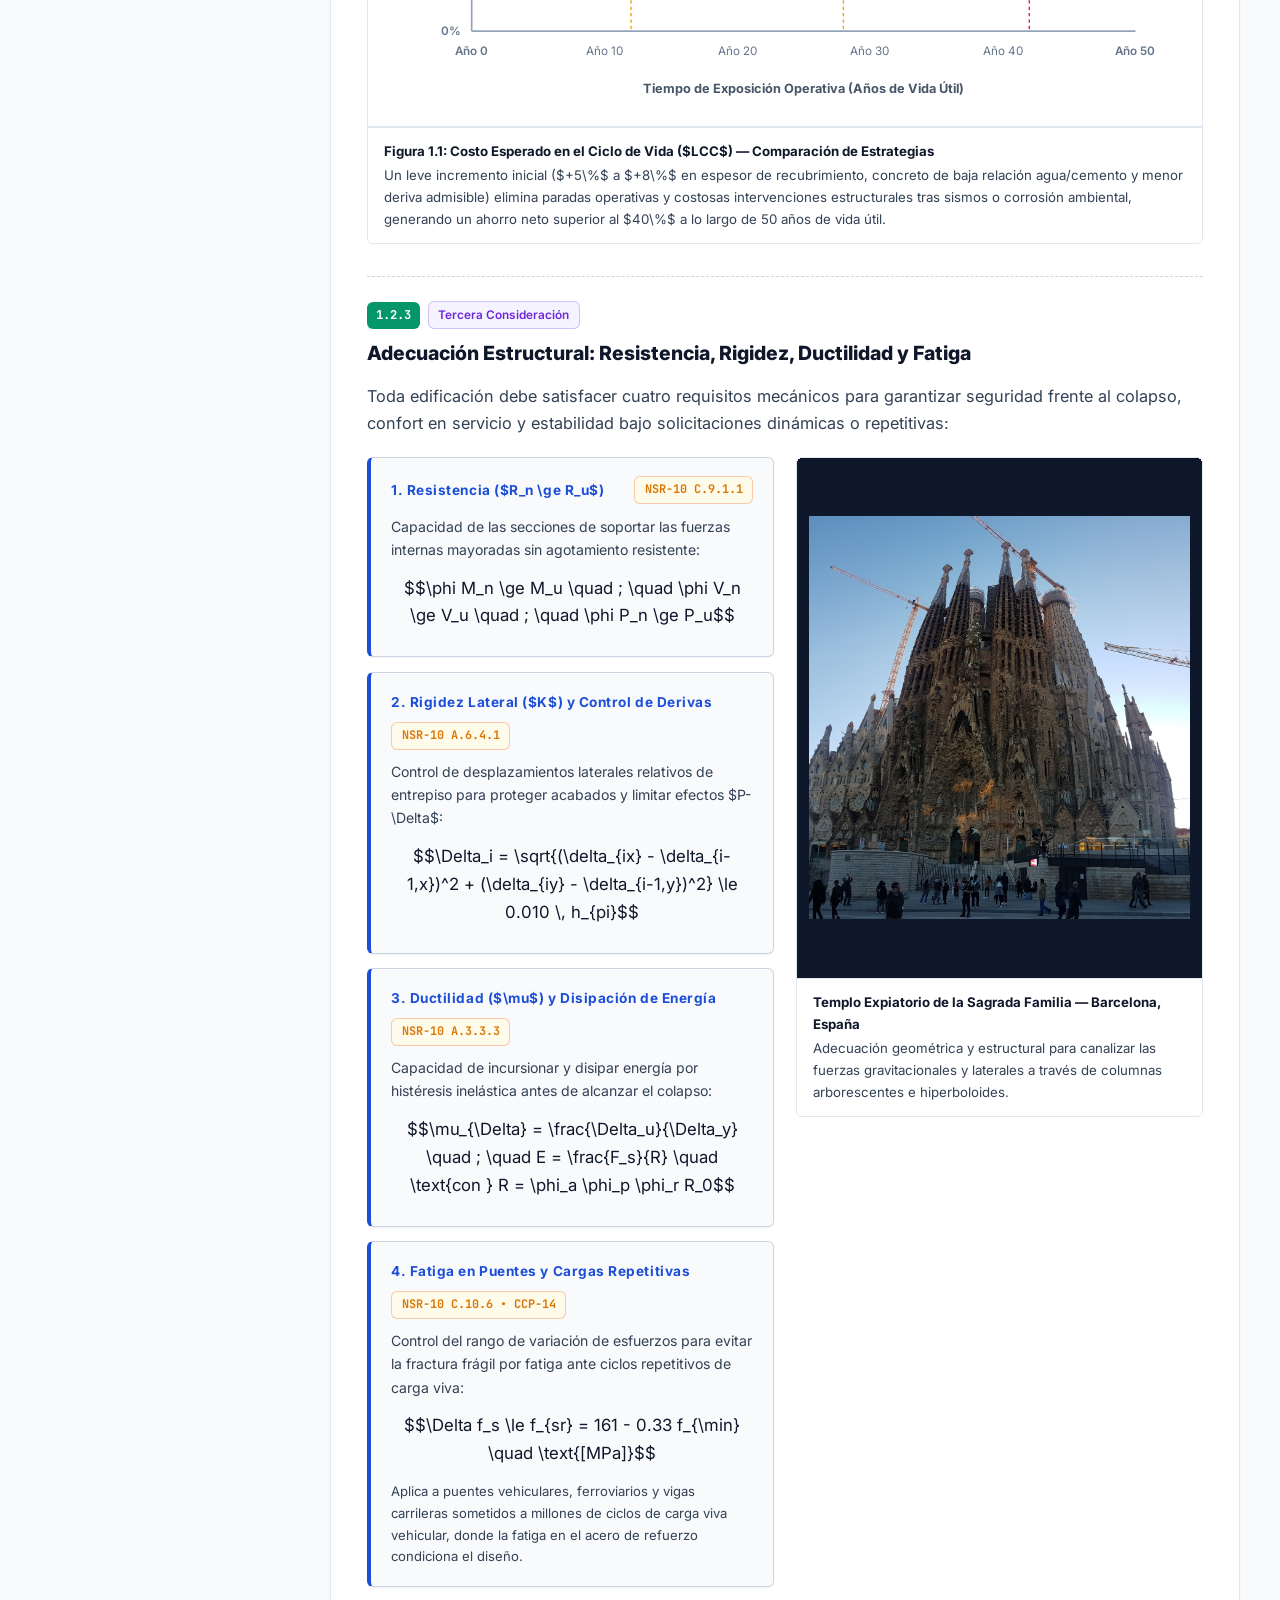
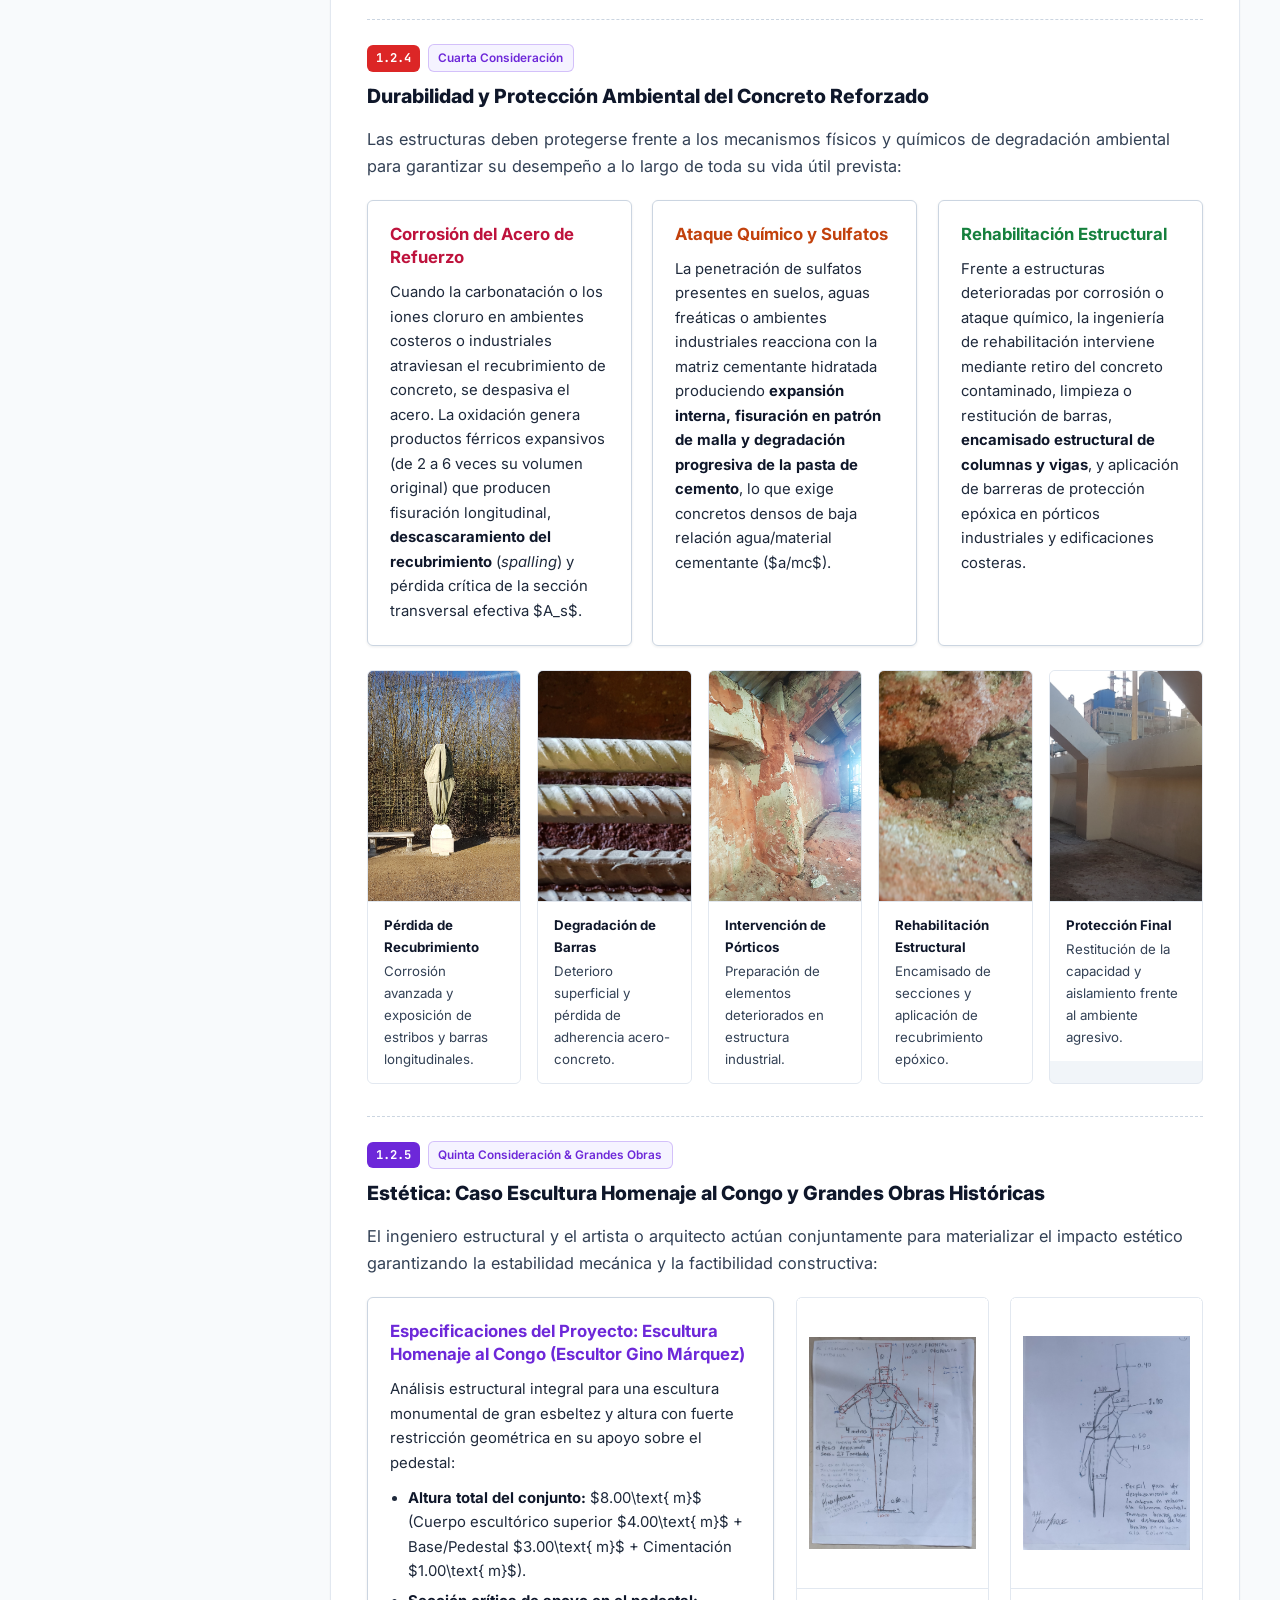
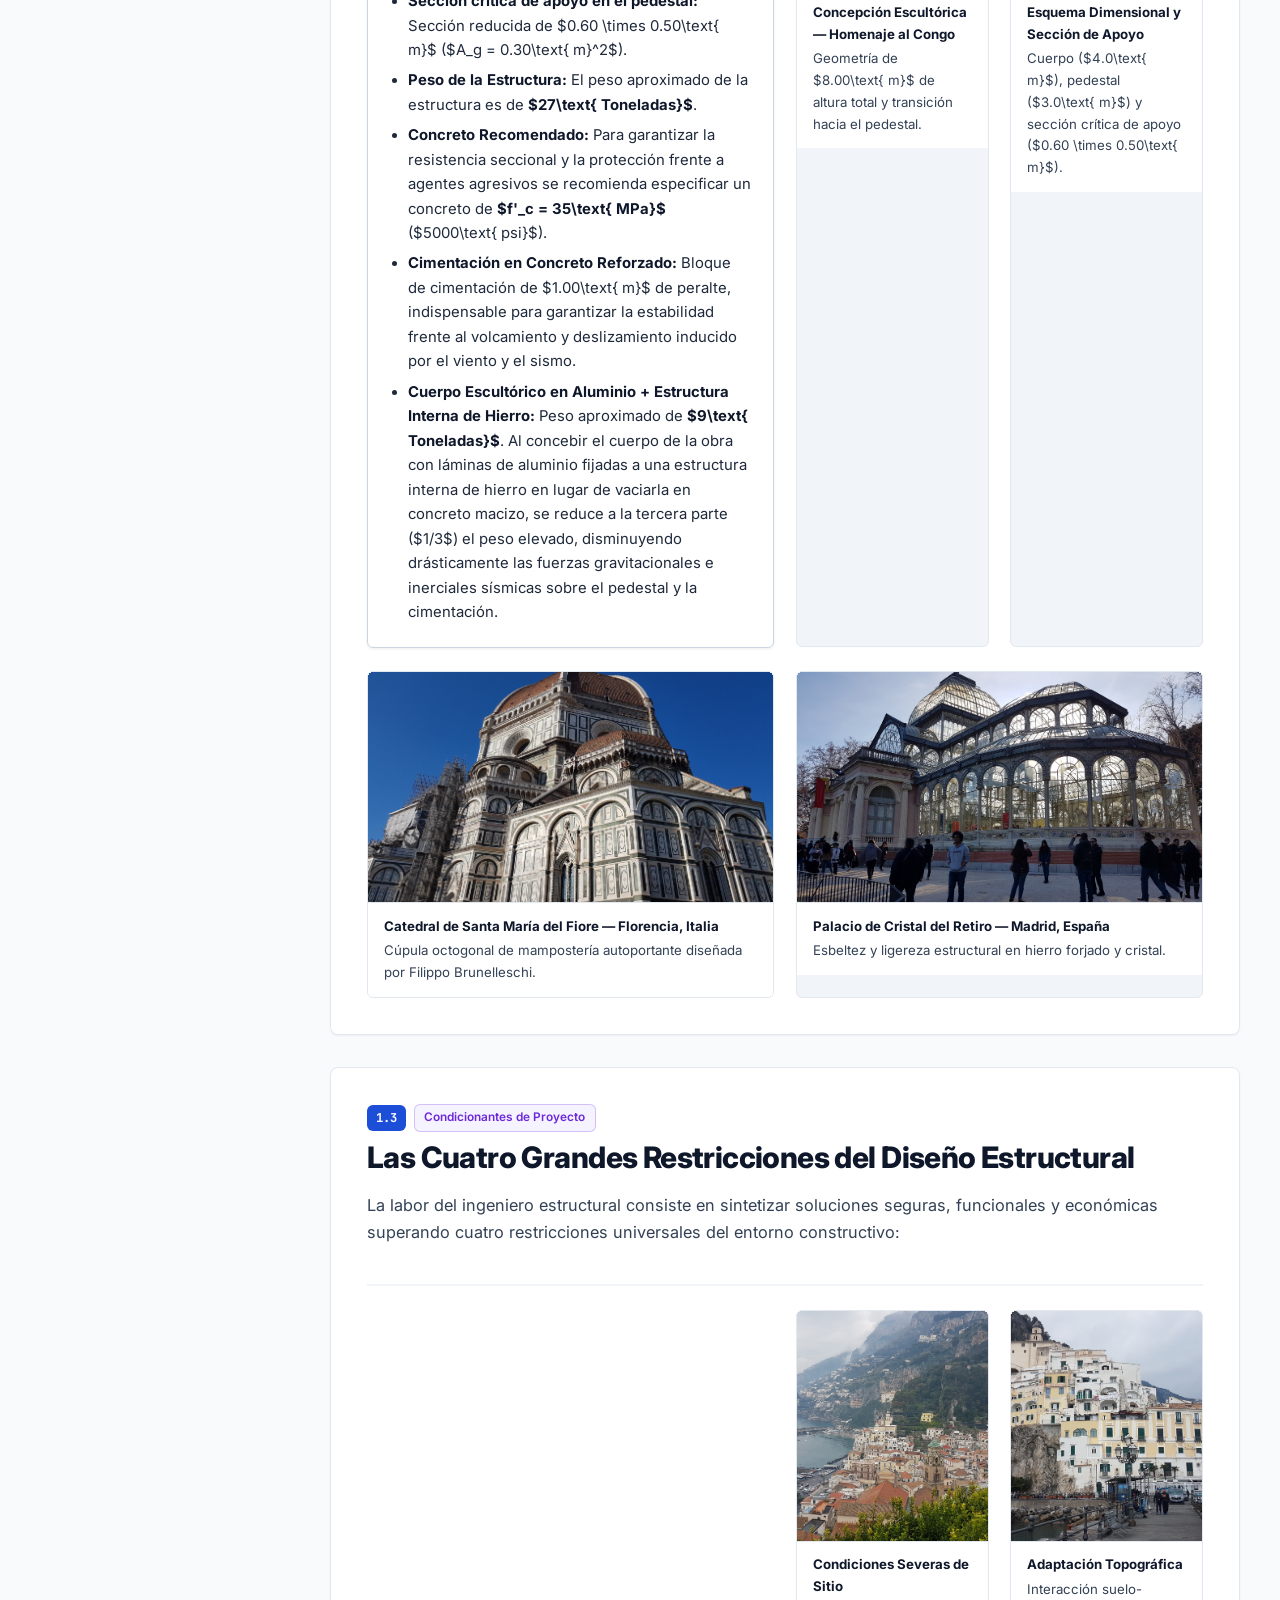
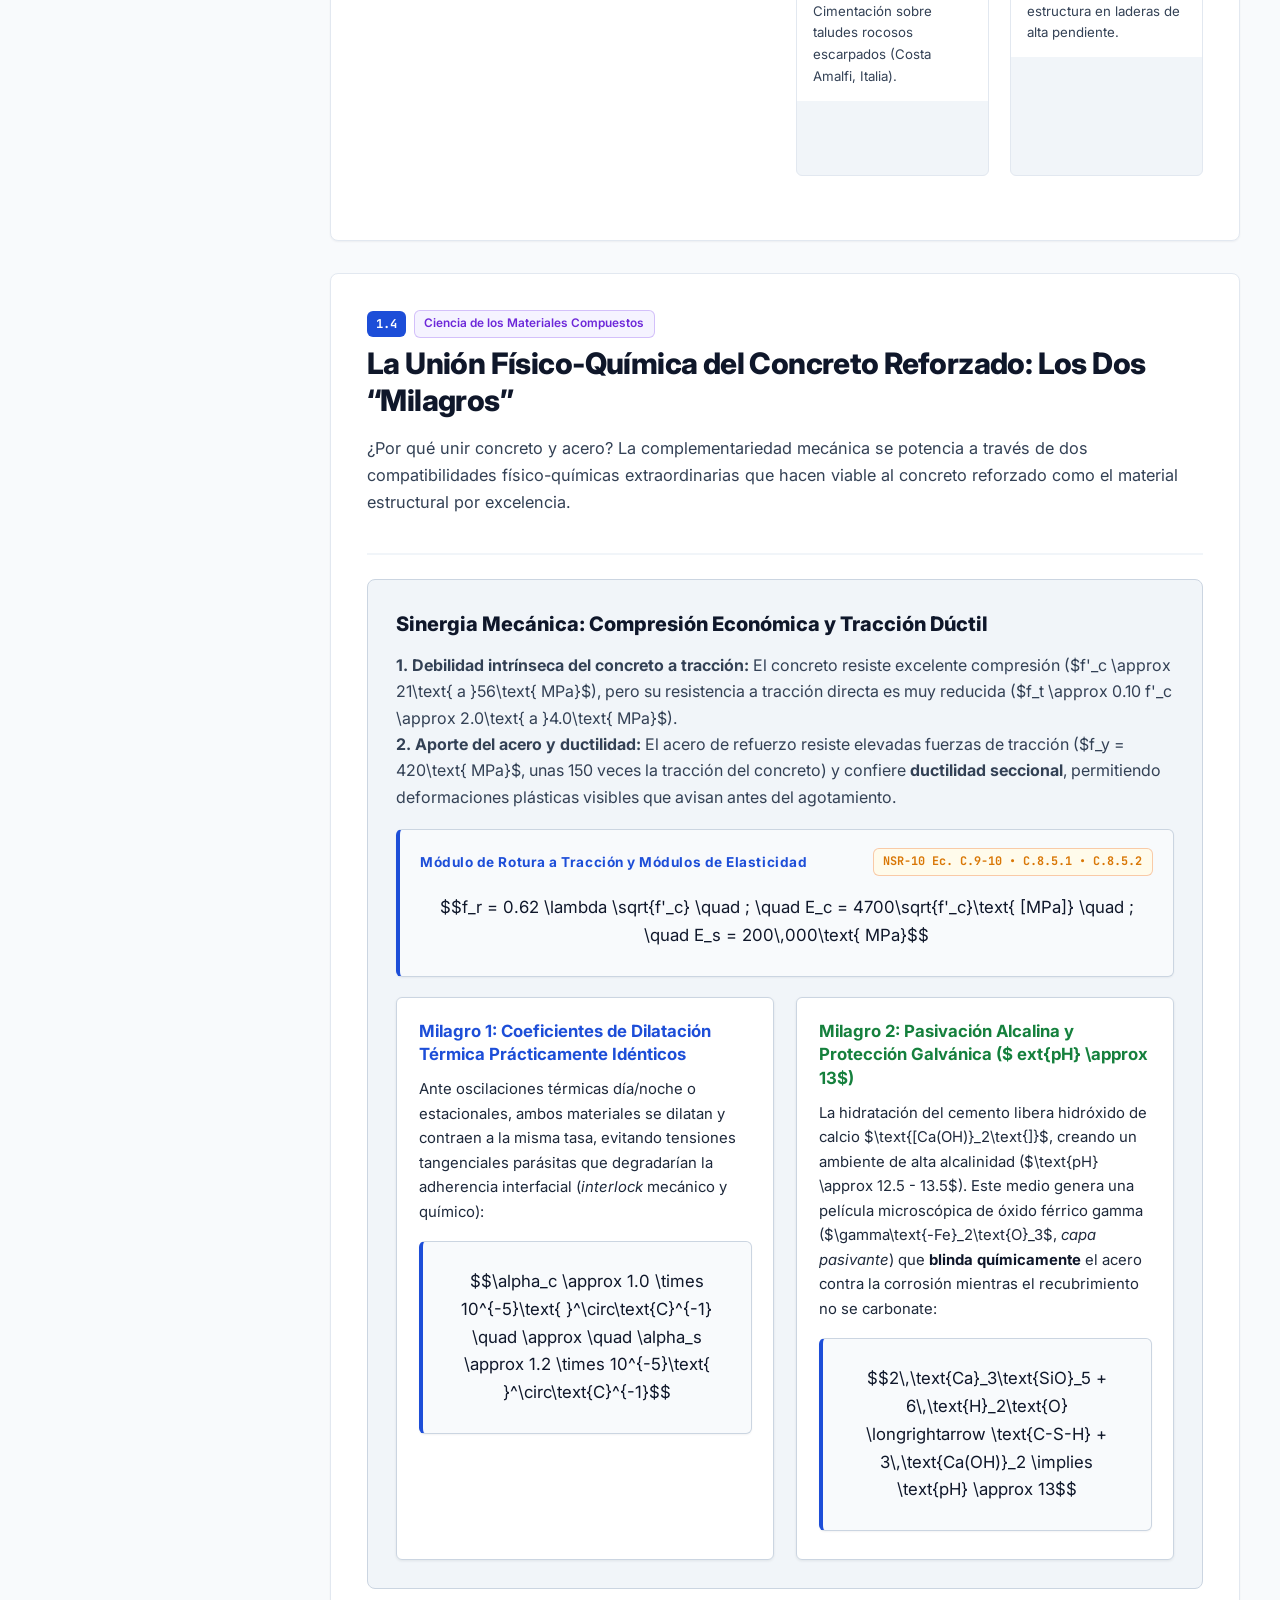
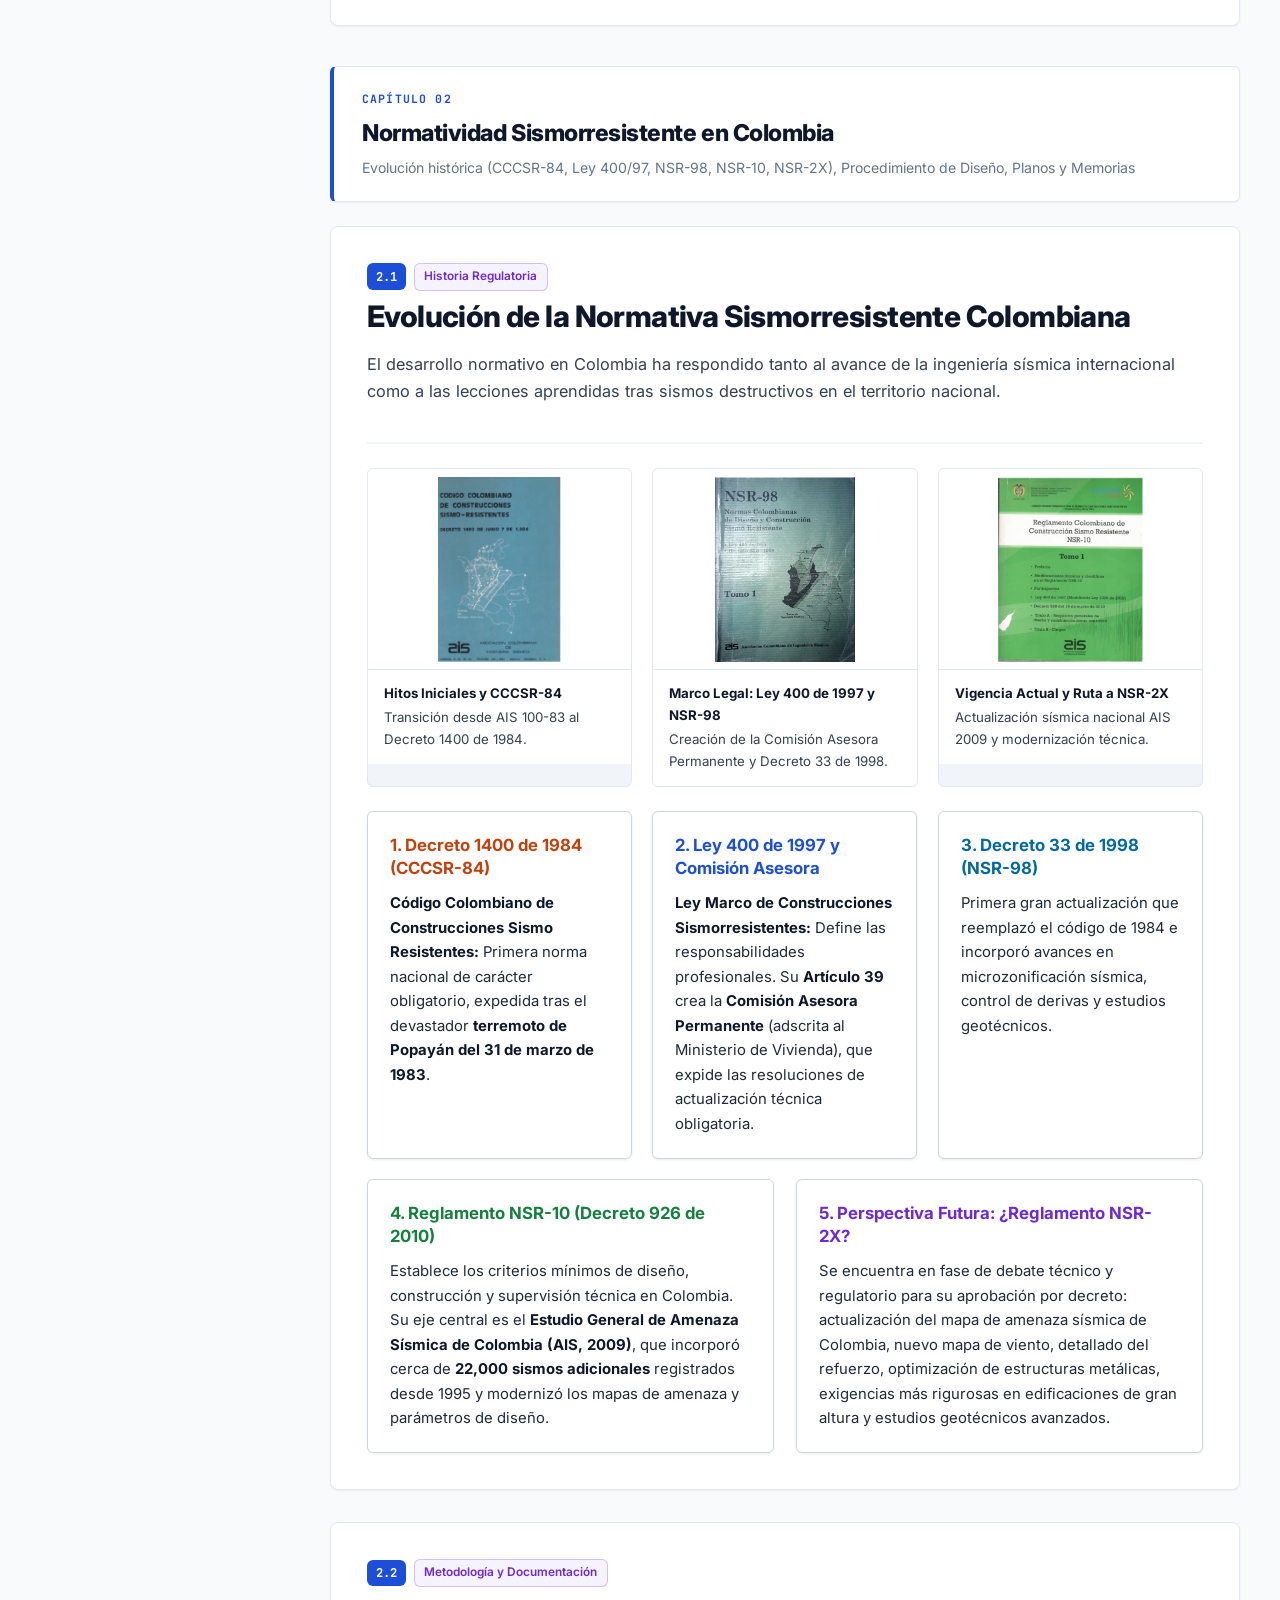
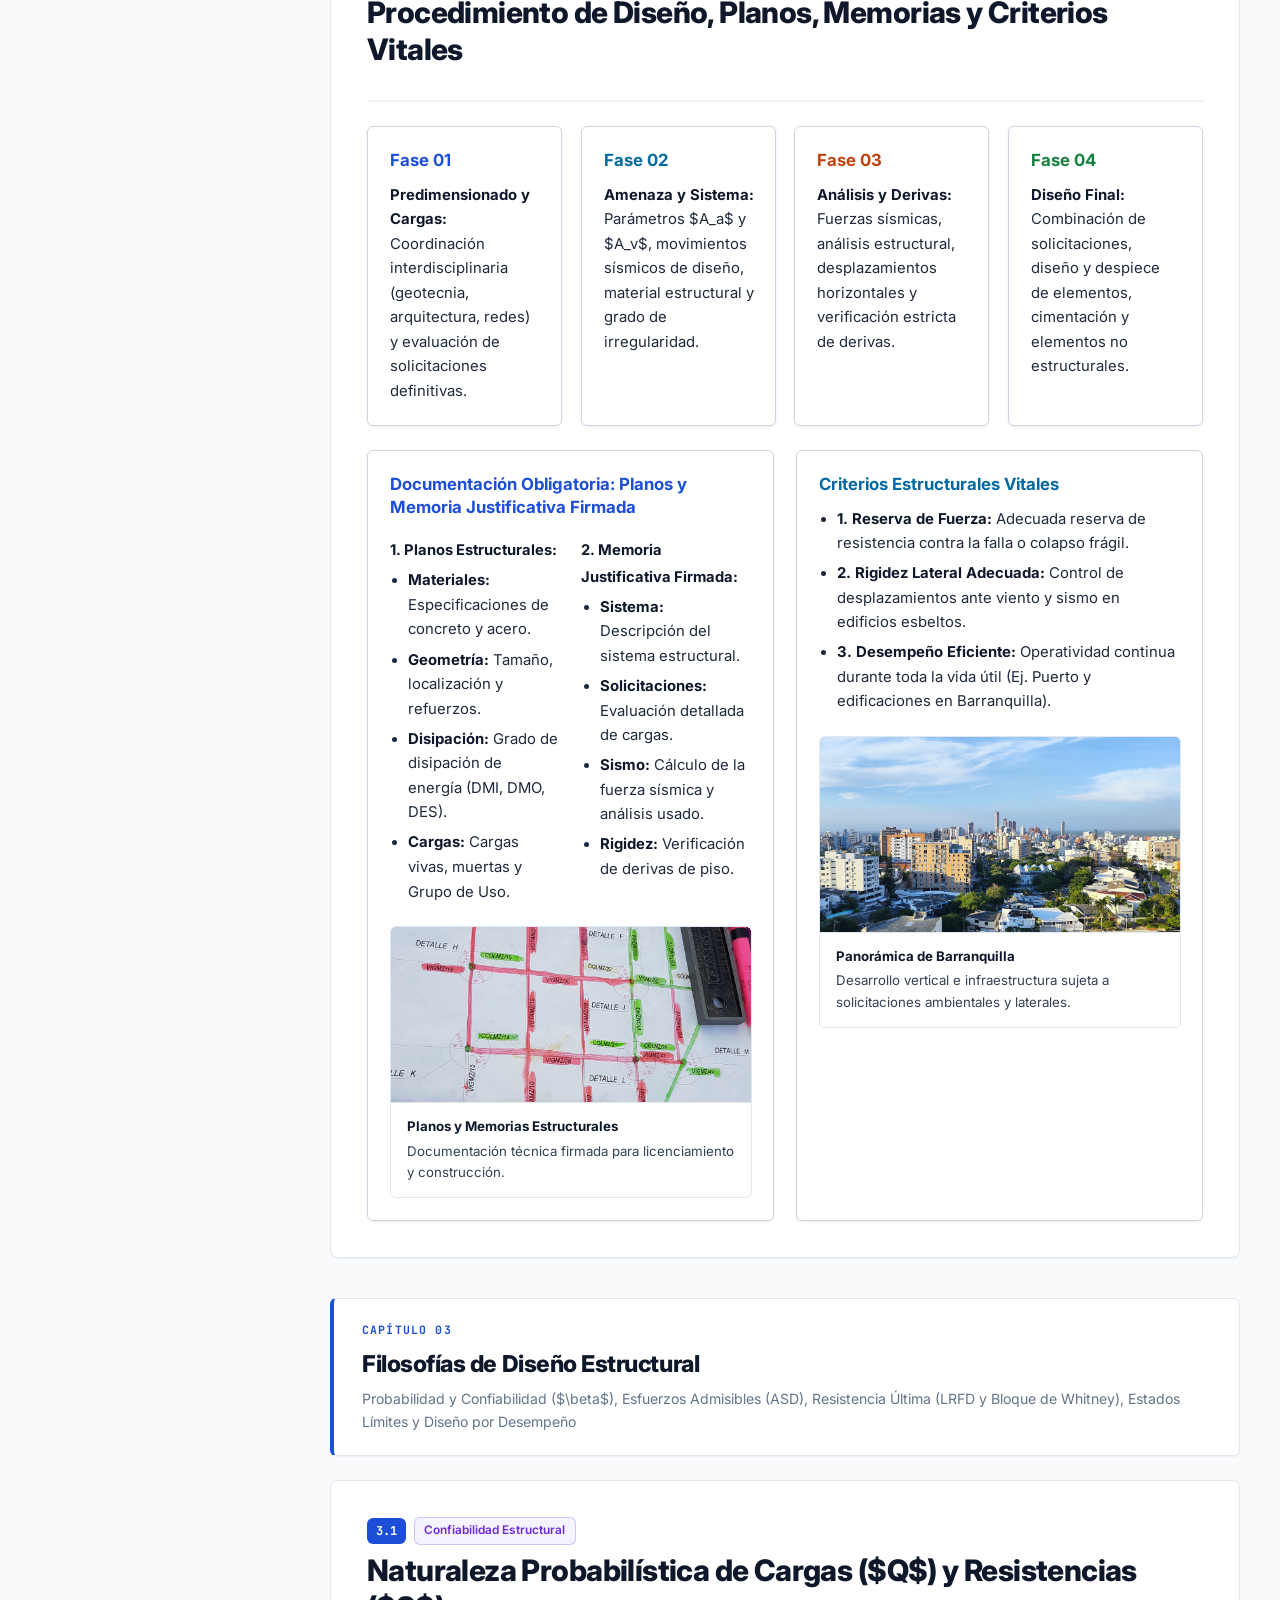
==== commit cfea07ec: "fix(mod01-04): fix presentation mode layout when sidebar collapsed, simplify hero diagram zoom UI, l" ====
--- a/modulos/modulo-01-introduccion.html
+++ b/modulos/modulo-01-introduccion.html
@@ -13,7 +13,7 @@
   <script defer src="https://cdn.jsdelivr.net/npm/katex@0.16.11/dist/katex.min.js"></script>
   <script defer src="https://cdn.jsdelivr.net/npm/katex@0.16.11/dist/contrib/auto-render.min.js"></script>
   <!-- Sistema de Diseño Unificado -->
-  <link rel="stylesheet" href="../assets/css/styles.css?v=20261107" />
+  <link rel="stylesheet" href="../assets/css/styles.css?v=20261112" />
   <!-- Favicon e Iconografía Web -->
   <link rel="icon" type="image/png" sizes="32x32" href="[data-uri]" />
   <link rel="icon" type="image/png" sizes="32x32" href="../assets/img/favicon-32x32.png?v=3" />
@@ -1869,7 +1869,7 @@
     <button class="hud-btn" onclick="togglePresentationMode()">Salir (Esc)</button>
   </div>
 
-  <script src="../assets/js/core.js?v=20261107"></script>
+  <script src="../assets/js/core.js?v=20261112"></script>
   <script src="../assets/js/sim-modulo-01.js?v=20261107"></script>
 
   <!-- =====================================================================
@@ -2023,10 +2023,8 @@
                 <td><span class="var-norm-pill">CR.7.12</span></td>
               </tr>
               <tr class="var-item-row" data-search="ecu deformacion ultima aplastamiento concreto 0.003">
-                <td class="var-symbol-cell">$-arepsilon_{cu}$</td>
-                <td>Deformación unitaria última de aplastamiento del concreto en compresión por flexión ($-arepsilon_{cu} = 0.003$).</td>
+                <td class="var-symbol-cell">$\varepsilon_{cu}$</td>
+                <td>Deformación unitaria última de aplastamiento del concreto en compresión por flexión ($\varepsilon_{cu} = 0.003$).</td>
                 <td><span class="var-unit-badge">Adimensional</span></td>
                 <td><span class="var-norm-pill">C.10.2.3</span></td>
               </tr>
--- a/assets/css/styles.css
+++ b/assets/css/styles.css
@@ -27,6 +27,7 @@
 
   /* Paleta Técnica de Ingeniería Estructural */
   --primary: #1D4ED8;
+  --brand-primary: #1D4ED8;
   --primary-dark: #1E40AF;
   --primary-light: #EFF6FF;
   --primary-border: #BFDBFE;
@@ -72,6 +73,7 @@
 
 [data-theme="dark"] {
   /* Modo Plano / Turno Nocturno de Ingeniería */
+  --brand-primary: #3B82F6;
   --bg-body: #0B1120;
   --bg-surface: #131C31;
   --bg-subtle: #1E293B;
@@ -706,6 +708,11 @@
   align-items: center;
 }
 
+.hero-grid:has(.hero-diagram-box) {
+  grid-template-columns: 0.92fr 1.28fr;
+  gap: 1.75rem;
+}
+
 .hero-grid:has(> :only-child),
 .hero-grid.hero-single {
   grid-template-columns: 1fr;
@@ -2192,55 +2199,43 @@
 
    ========================================================================== */
 
-body.presentation-mode .sidebar {
-
-  display: none;
-
+body.presentation-mode .sidebar,
+body.presentation-mode .btn-sidebar-float,
+body.presentation-mode .btn-sidebar-toggle {
+  display: none !important;
 }
 
 body.presentation-mode .workspace-layout,
-body.presentation-mode .main-layout {
-
-  grid-template-columns: 1fr;
-
+body.presentation-mode .main-layout,
+body.presentation-mode.sidebar-collapsed .workspace-layout,
+body.presentation-mode.sidebar-collapsed .main-layout {
+  grid-template-columns: 1fr !important;
 }
 
 body.presentation-mode .main-content {
-
   max-width: 1480px;
-
+  width: 100%;
+  margin: 0 auto;
   padding: 1.5rem 3rem 5.5rem;
-
-}
-
+}
+
+body.presentation-mode .main-content > *,
 body.presentation-mode .lesson-section,
-
 body.presentation-mode .content-section,
-
+body.presentation-mode section.simulator-box,
 body.presentation-mode .chapter-divider,
-
 body.presentation-mode .hero-banner {
-
-  display: none;
-
+  display: none !important;
 }
 
 body.presentation-mode .slide-active {
-
   display: block !important;
-
   min-height: calc(100vh - var(--topbar-height) - 95px);
-
   font-size: 1.12rem;
-
   padding: 2.75rem 3.25rem;
-
   box-shadow: var(--shadow-lg);
-
   border-width: 2px;
-
   animation: slideFadeIn 0.28s ease-out;
-
 }
 
 body.presentation-mode .chapter-divider.slide-active {
@@ -5684,7 +5679,7 @@
 .macro-toggle-btn {
   font-size: 0.80rem;
   font-weight: 700;
-  color: var(--brand-primary);
+  color: #1D4ED8;
   background: rgba(37, 99, 235, 0.08);
   border: 1px solid rgba(37, 99, 235, 0.3);
   padding: 0.4rem 0.85rem;
@@ -5695,10 +5690,24 @@
   transition: all 0.2s ease;
 }
 
-.example-macro-header:hover .macro-toggle-btn {
-  background: var(--brand-primary);
-  color: #FFFFFF;
-  border-color: var(--brand-primary);
+html[data-theme="dark"] .macro-toggle-btn {
+  color: #60A5FA;
+  background: rgba(59, 130, 246, 0.12);
+  border-color: rgba(59, 130, 246, 0.35);
+}
+
+.example-macro-header:hover .macro-toggle-btn,
+.macro-toggle-btn:hover {
+  background: #1D4ED8 !important;
+  color: #FFFFFF !important;
+  border-color: #1D4ED8 !important;
+}
+
+html[data-theme="dark"] .example-macro-header:hover .macro-toggle-btn,
+html[data-theme="dark"] .macro-toggle-btn:hover {
+  background: #2563EB !important;
+  color: #FFFFFF !important;
+  border-color: #3B82F6 !important;
 }
 
 .example-macro-body {
@@ -5754,13 +5763,13 @@
   background: var(--bg-surface) !important;
   border: 1px solid var(--border-color) !important;
   border-radius: var(--radius-md) !important;
-  padding: 0.85rem !important;
+  padding: 0.65rem !important;
   box-shadow: var(--shadow-sm) !important;
   max-width: 100% !important;
   width: 100% !important;
   display: flex !important;
   flex-direction: column !important;
-  gap: 0.75rem !important;
+  gap: 0.5rem !important;
 }
 
 .diagram-interactive-wrap {
@@ -5778,51 +5787,30 @@
 }
 
 .diagram-interactive-wrap .zoom-badge-hint {
-  position: absolute;
-  top: 10px;
-  right: 10px;
-  background: rgba(15, 23, 42, 0.85);
-  color: #FFFFFF;
-  font-family: var(--font-mono);
-  font-size: 0.72rem;
-  font-weight: 700;
-  padding: 0.35rem 0.65rem;
-  border-radius: 4px;
-  display: flex;
-  align-items: center;
-  gap: 0.4rem;
-  pointer-events: none;
-  backdrop-filter: blur(4px);
-  opacity: 0.85;
-  transition: opacity var(--transition);
-}
-
-.diagram-interactive-wrap:hover .zoom-badge-hint {
-  opacity: 1;
-  background: var(--primary);
+  display: none !important;
 }
 
 .diagram-toolbar-strip {
   display: flex;
-  align-items: center;
-  justify-content: space-between;
-  gap: 0.75rem;
-  padding-top: 0.25rem;
-}
-
-.btn-diagram-zoom {
-  width: 100%;
-  display: inline-flex;
   align-items: center;
   justify-content: center;
   gap: 0.5rem;
-  padding: 0.65rem 1rem;
+  padding-top: 0.15rem;
+}
+
+.btn-diagram-zoom {
+  width: auto;
+  display: inline-flex;
+  align-items: center;
+  justify-content: center;
+  gap: 0.4rem;
+  padding: 0.4rem 0.9rem;
   background: var(--bg-subtle);
   border: 1px solid var(--border-color);
-  border-radius: var(--radius-sm);
+  border-radius: 999px;
   color: var(--primary);
   font-family: inherit;
-  font-size: 0.86rem;
+  font-size: 0.8rem;
   font-weight: 700;
   cursor: pointer;
   transition: all var(--transition);
@@ -6077,3 +6065,183 @@
   text-transform: uppercase;
   margin-bottom: 0.25rem;
 }
+
+
+/* ==========================================================================
+   TABLA DE PROPIEDADES DE ACEROS DE REFUERZO (NSR-10 TABLA C.3.5.3-2)
+   Selector de Densidad: Modo Compacto / Modo Ampliado
+   ========================================================================== */
+.rebar-table-wrapper {
+  margin: 0.75rem auto;
+  border: 1px solid var(--border-color);
+  border-radius: var(--radius-md);
+  overflow-x: auto;
+  background: var(--bg-surface);
+  transition: max-width 0.22s ease, box-shadow 0.22s ease;
+  box-shadow: var(--shadow-sm);
+}
+
+/* Modo Compacto (por defecto: optimizado para lectura técnica sin espacio desperdiciado) */
+.rebar-table-wrapper.mode-compact {
+  max-width: 680px;
+}
+
+.rebar-table-wrapper.mode-compact .rebar-table {
+  font-size: 0.77rem;
+}
+
+.rebar-table-wrapper.mode-compact .rebar-table th {
+  padding: 0.35rem 0.55rem;
+  font-size: 0.74rem;
+}
+
+.rebar-table-wrapper.mode-compact .rebar-table td {
+  padding: 0.25rem 0.55rem;
+  font-size: 0.79rem;
+}
+
+/* Modo Ampliado (legibilidad holgada en pantallas amplias sin desbordamiento) */
+.rebar-table-wrapper.mode-expanded {
+  max-width: 980px;
+}
+
+.rebar-table-wrapper.mode-expanded .rebar-table {
+  font-size: 0.86rem;
+}
+
+.rebar-table-wrapper.mode-expanded .rebar-table th {
+  padding: 0.55rem 0.85rem;
+  font-size: 0.82rem;
+}
+
+.rebar-table-wrapper.mode-expanded .rebar-table td {
+  padding: 0.42rem 0.85rem;
+  font-size: 0.88rem;
+}
+
+/* Estructura común de la tabla de aceros */
+.rebar-table {
+  width: 100%;
+  border-collapse: collapse;
+  text-align: center;
+  font-variant-numeric: tabular-nums;
+  line-height: 1.35;
+}
+
+.rebar-table th {
+  background: var(--bg-subtle);
+  color: var(--text-main);
+  font-weight: 700;
+  border-bottom: 2px solid var(--border-color);
+  border-right: 1px solid var(--border-subtle);
+  white-space: nowrap;
+}
+
+.rebar-table th:last-child {
+  border-right: none;
+}
+
+.rebar-table td {
+  border-bottom: 1px solid var(--border-subtle);
+  border-right: 1px solid var(--border-subtle);
+  color: var(--text-main);
+  font-family: var(--font-mono);
+}
+
+.rebar-table td:last-child {
+  border-right: none;
+}
+
+.rebar-table tr:nth-child(even) td {
+  background: rgba(248, 250, 252, 0.6);
+}
+
+.rebar-table tr:hover td {
+  background: #EFF6FF;
+}
+
+.rebar-table td.col-area {
+  font-weight: 700;
+  color: #1D4ED8;
+  background: rgba(239, 246, 255, 0.75);
+}
+
+.rebar-table td.col-barra {
+  font-weight: 700;
+  color: var(--text-main);
+}
+
+/* Selector Segmentado de Densidad */
+.table-density-switch {
+  display: inline-flex;
+  align-items: center;
+  background: var(--bg-subtle);
+  border: 1px solid var(--border-color);
+  border-radius: var(--radius-sm);
+  padding: 2px;
+  gap: 2px;
+}
+
+.density-btn {
+  border: none;
+  background: transparent;
+  color: var(--text-secondary);
+  font-size: 0.74rem;
+  font-weight: 600;
+  padding: 0.22rem 0.6rem;
+  border-radius: 4px;
+  cursor: pointer;
+  display: inline-flex;
+  align-items: center;
+  gap: 0.35rem;
+  transition: all 0.15s ease;
+  user-select: none;
+}
+
+.density-btn:hover {
+  color: var(--text-main);
+  background: rgba(0, 0, 0, 0.03);
+}
+
+.density-btn.active {
+  background: var(--bg-surface);
+  color: var(--primary);
+  font-weight: 700;
+  box-shadow: 0 1px 3px rgba(0, 0, 0, 0.08);
+}
+
+/* Proyector / Masterclass: Enunciados de Alto Contraste */
+.example-statement {
+  background: #F8FAFC !important;
+  border: 1.5px solid #CBD5E1 !important;
+  border-left: 4.5px solid #1D4ED8 !important;
+  border-radius: var(--radius-sm);
+  padding: 1rem 1.25rem !important;
+  margin: 0.85rem 0 1.15rem 0 !important;
+  line-height: 1.65;
+  color: #0F172A !important;
+  box-shadow: 0 1px 3px rgba(15, 23, 42, 0.04);
+}
+.example-statement p,
+.example-statement li {
+  color: #0F172A !important;
+  font-size: 0.94rem !important;
+  line-height: 1.65 !important;
+}
+.example-statement strong {
+  color: #0F172A !important;
+  font-weight: 800 !important;
+}
+html[data-theme="dark"] .example-statement {
+  background: #131C31 !important;
+  border-color: #334155 !important;
+  border-left-color: #3B82F6 !important;
+  color: #F8FAFC !important;
+}
+html[data-theme="dark"] .example-statement p,
+html[data-theme="dark"] .example-statement li {
+  color: #F8FAFC !important;
+}
+html[data-theme="dark"] .example-statement strong {
+  color: #60A5FA !important;
+}
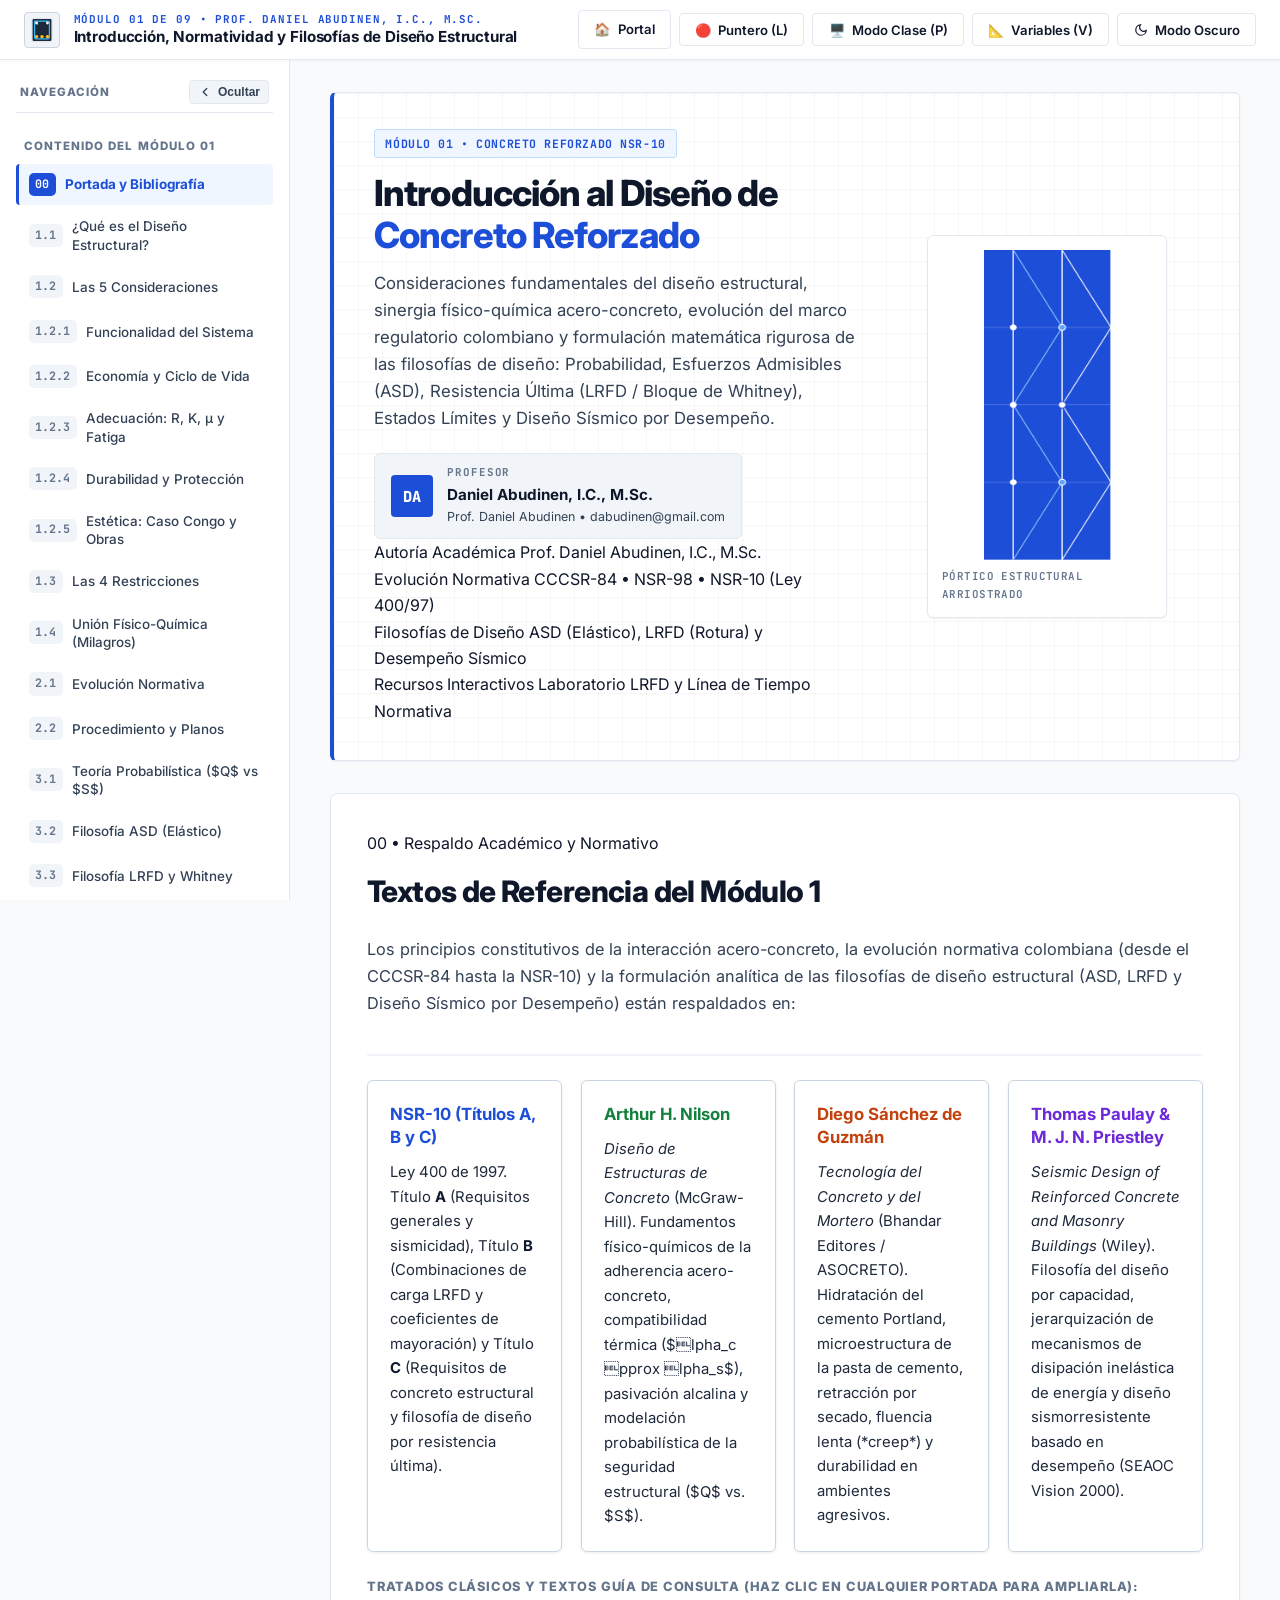
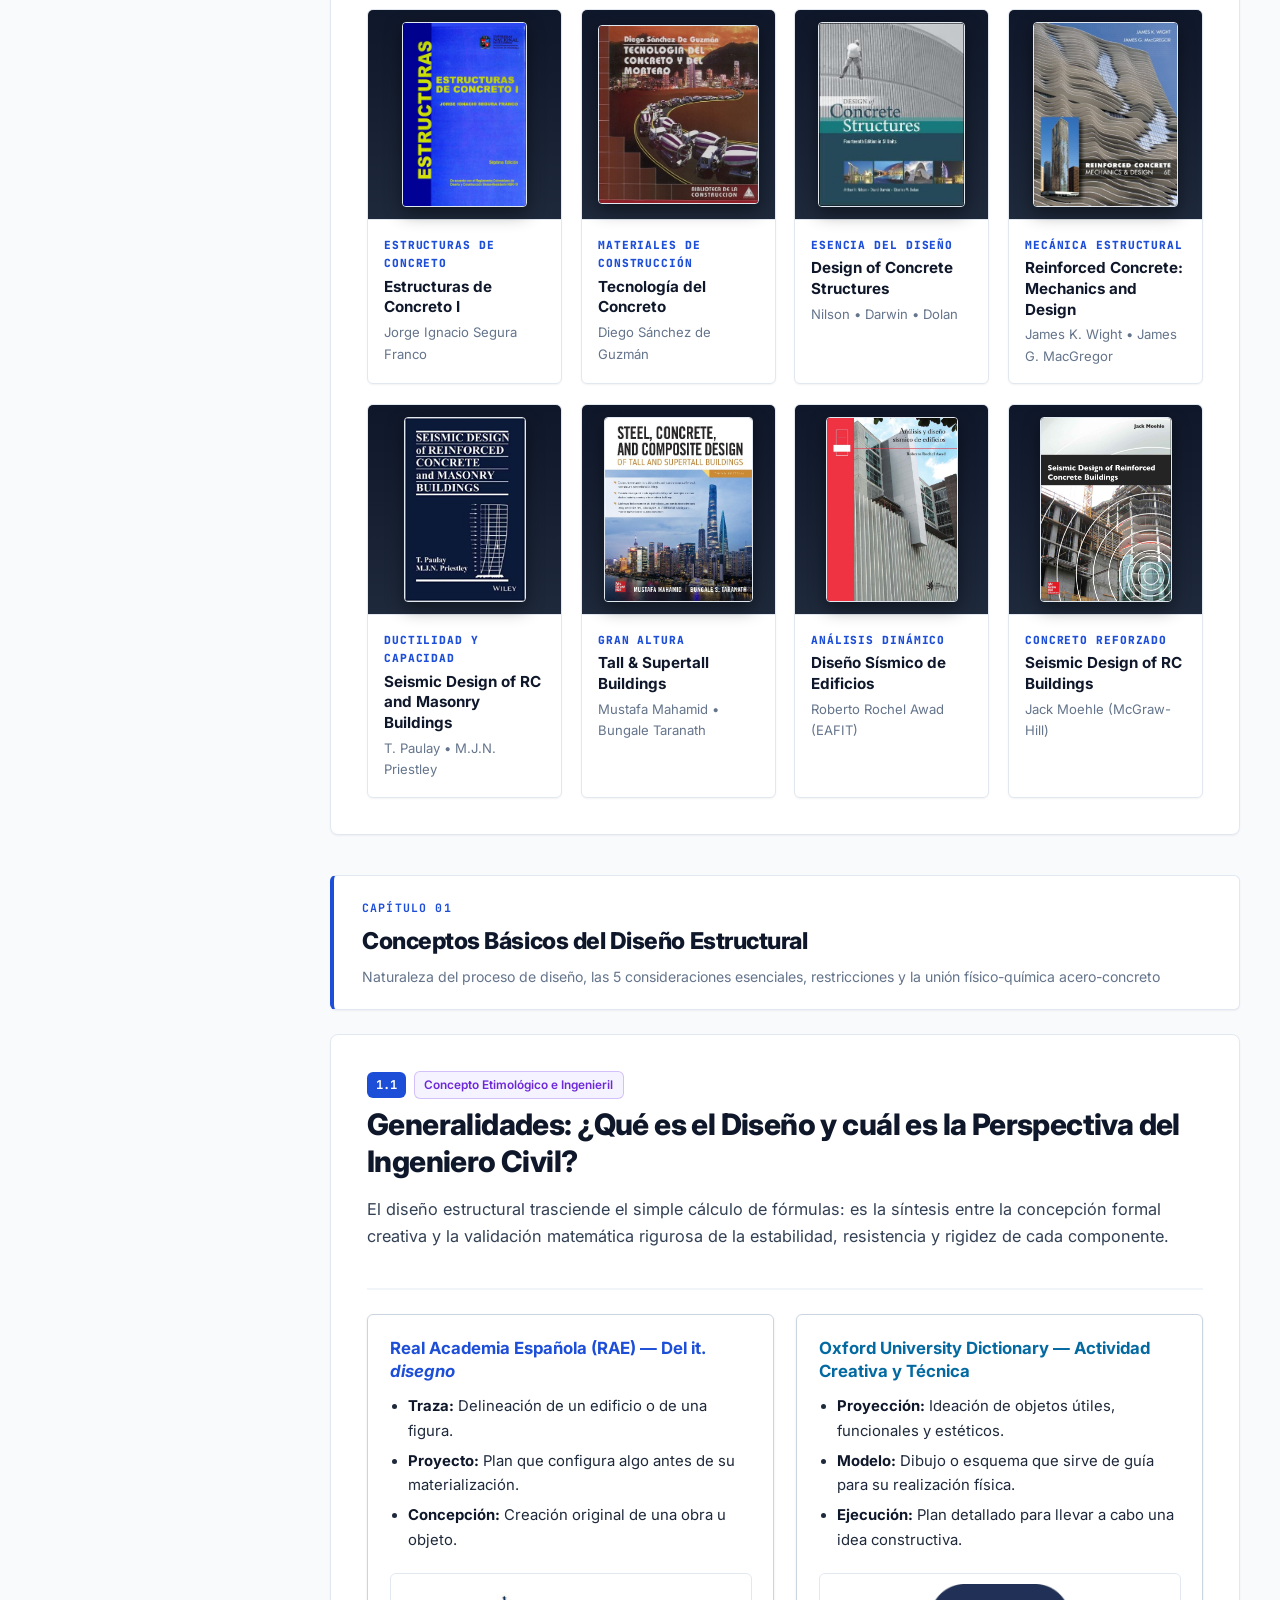
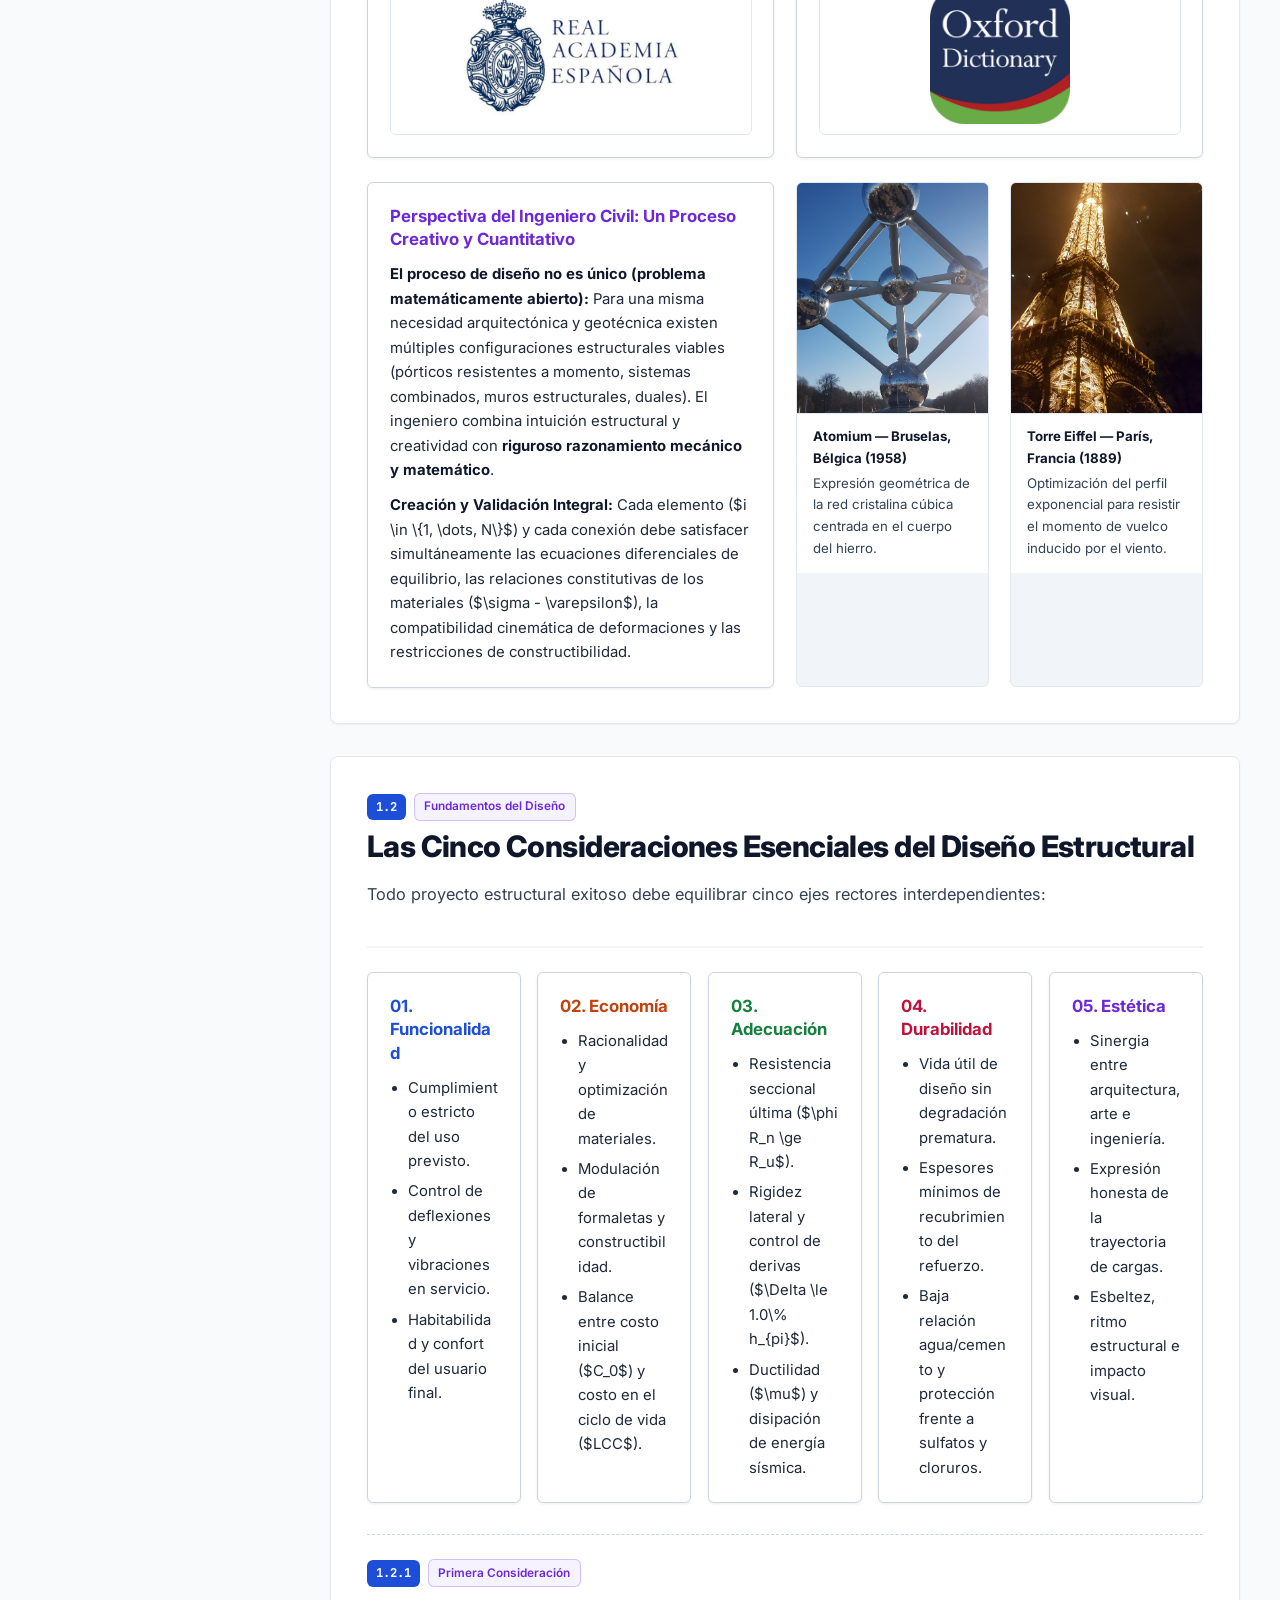
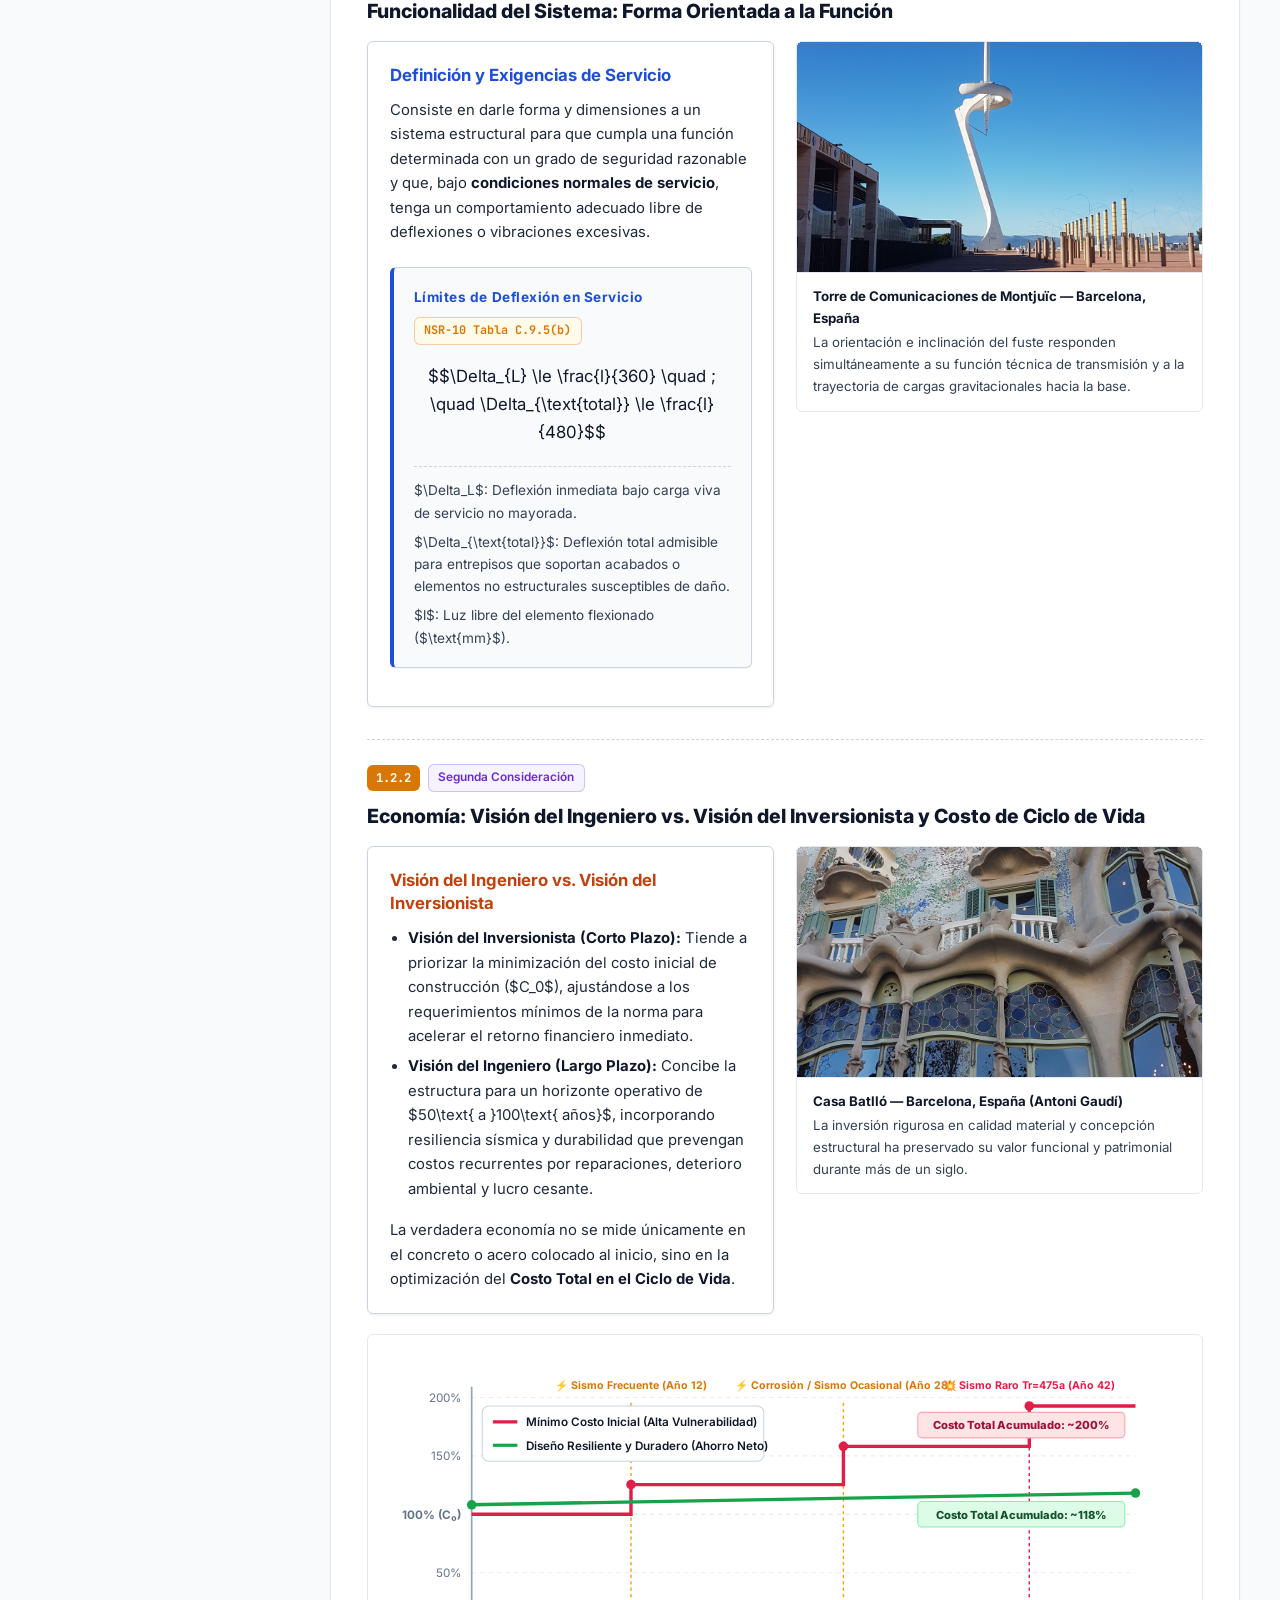
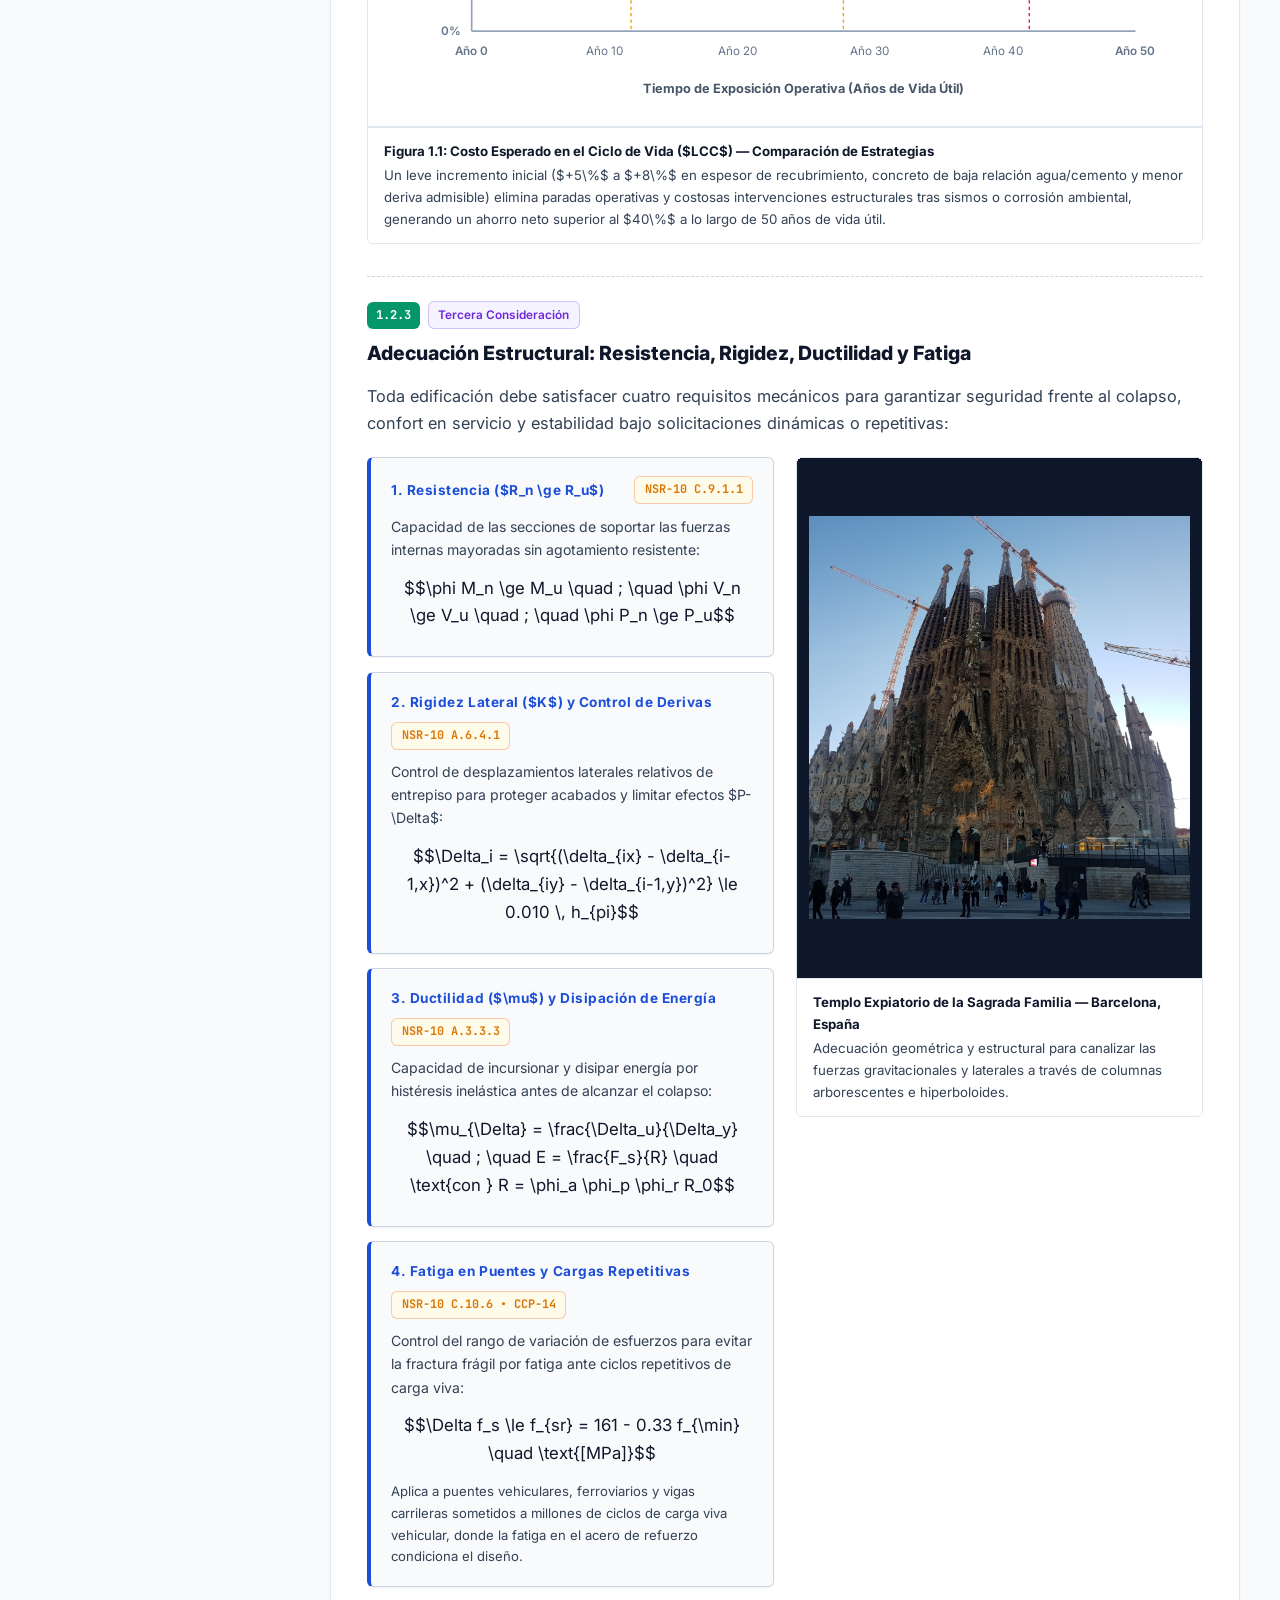
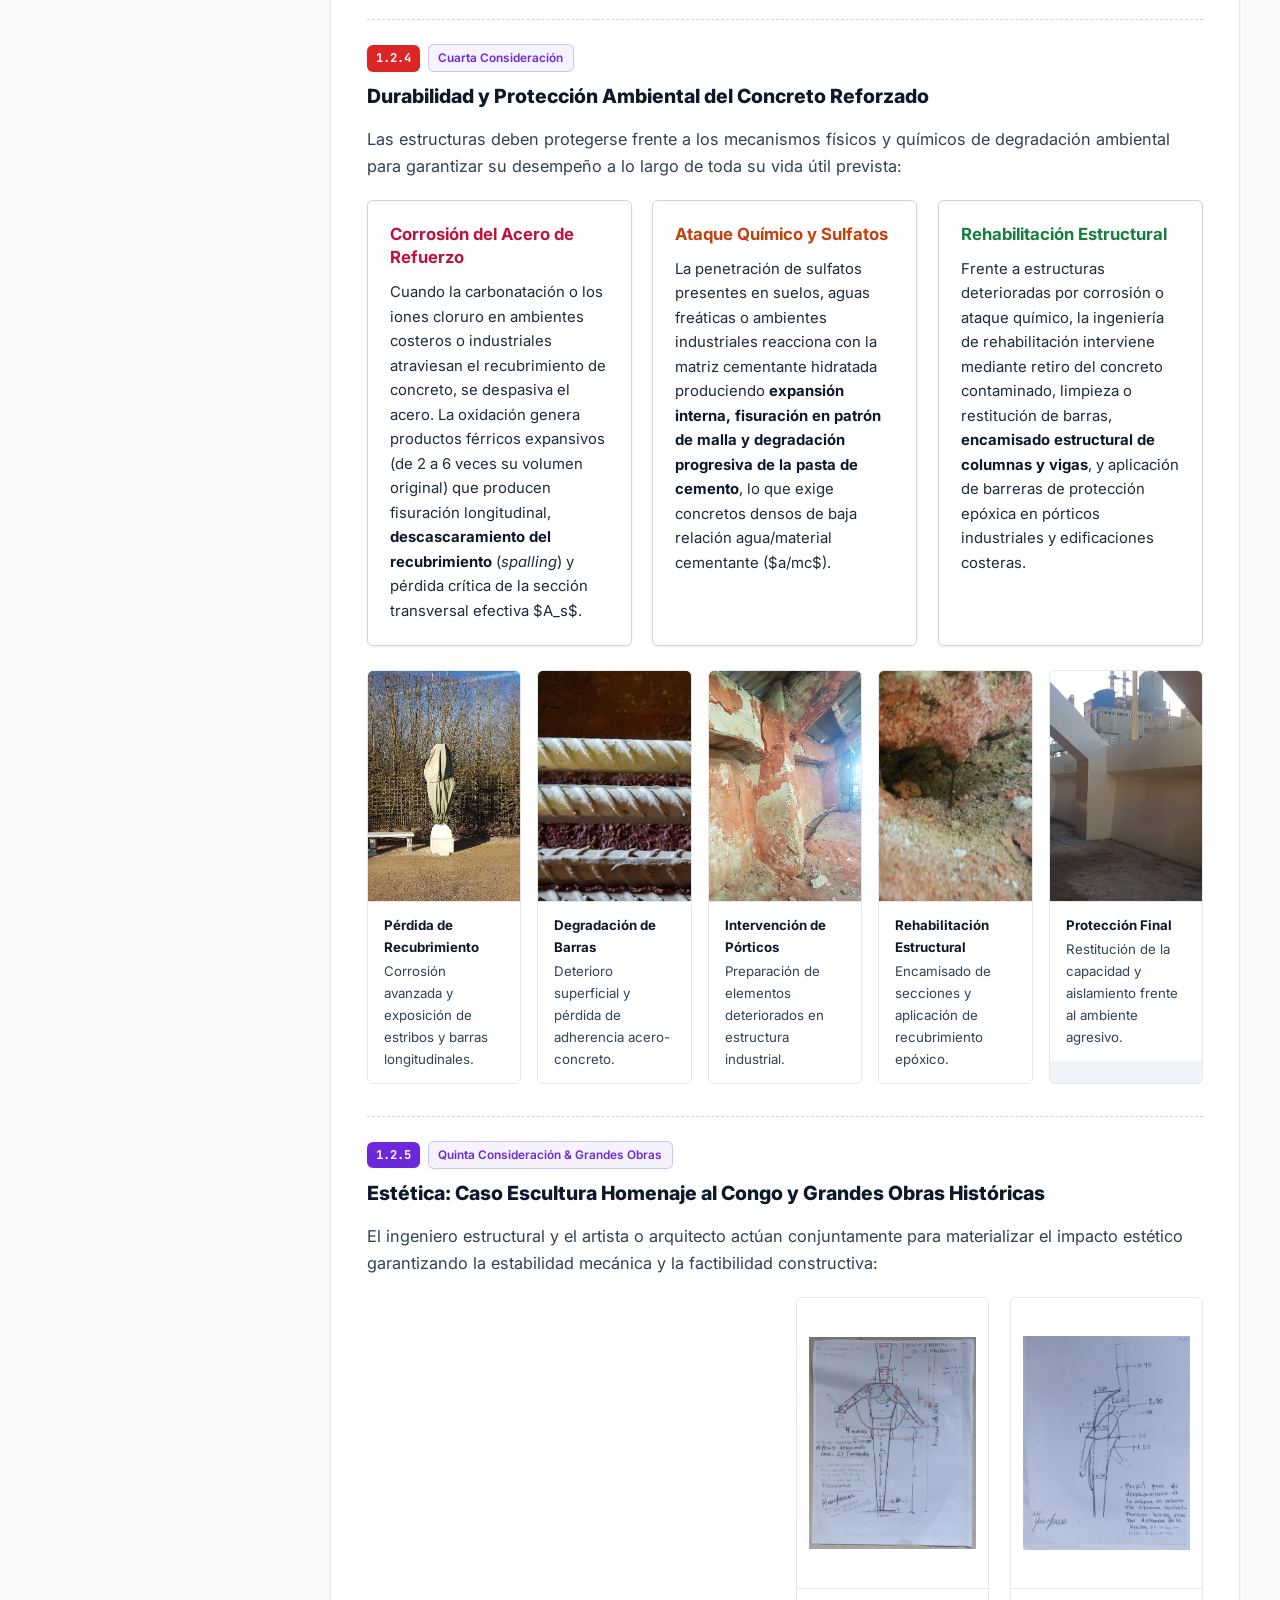
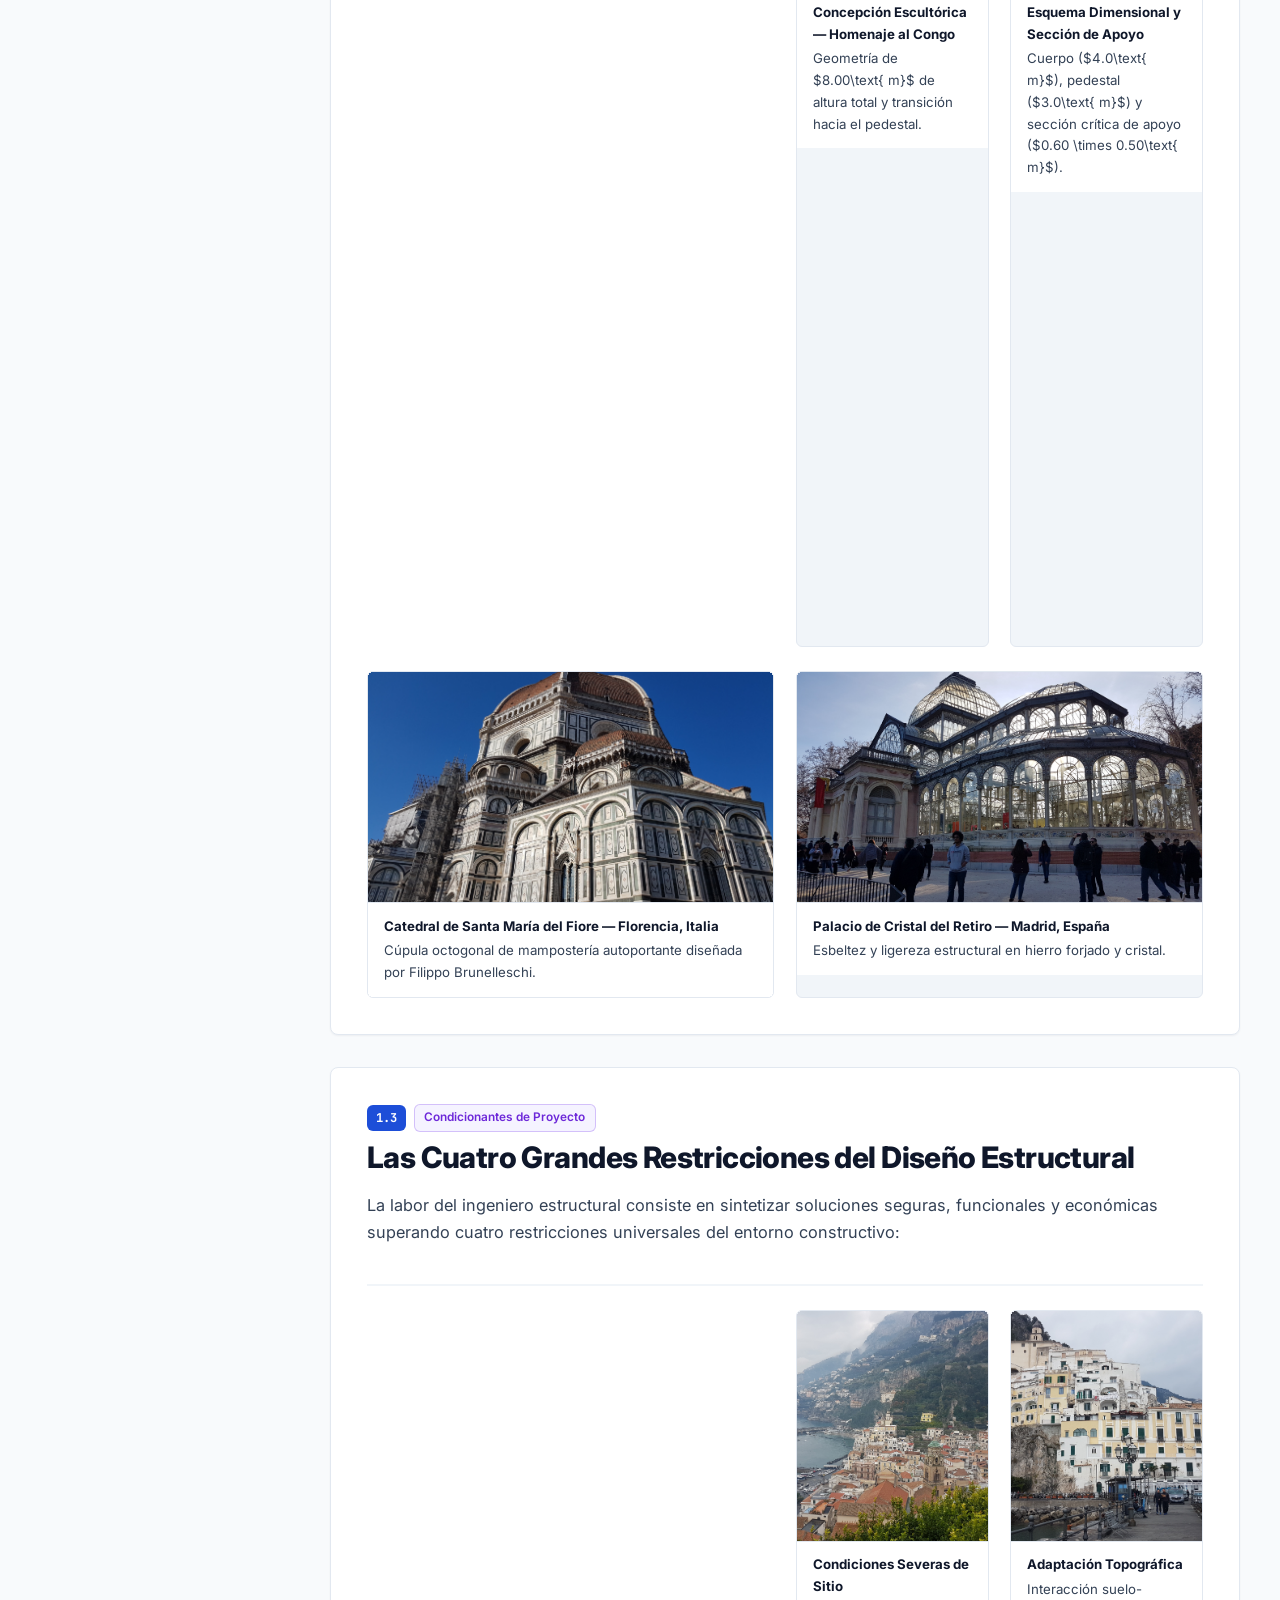
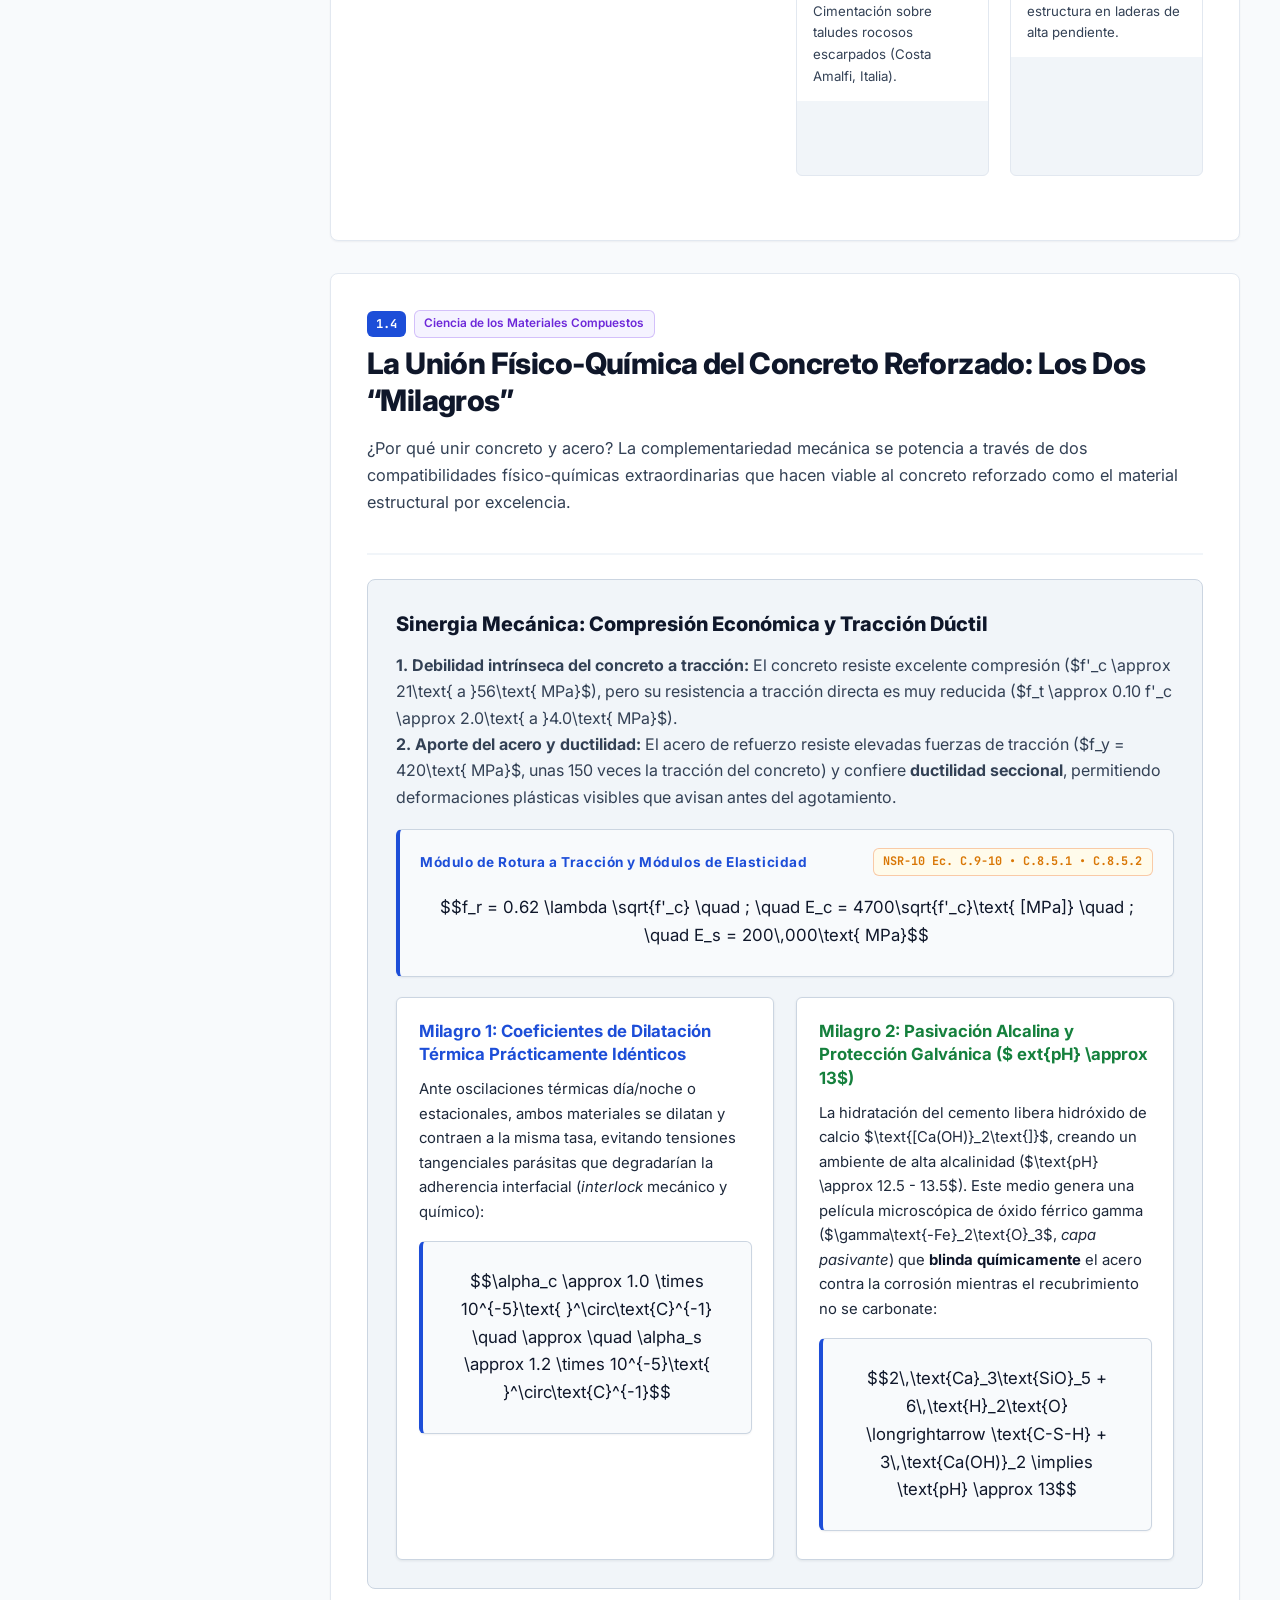
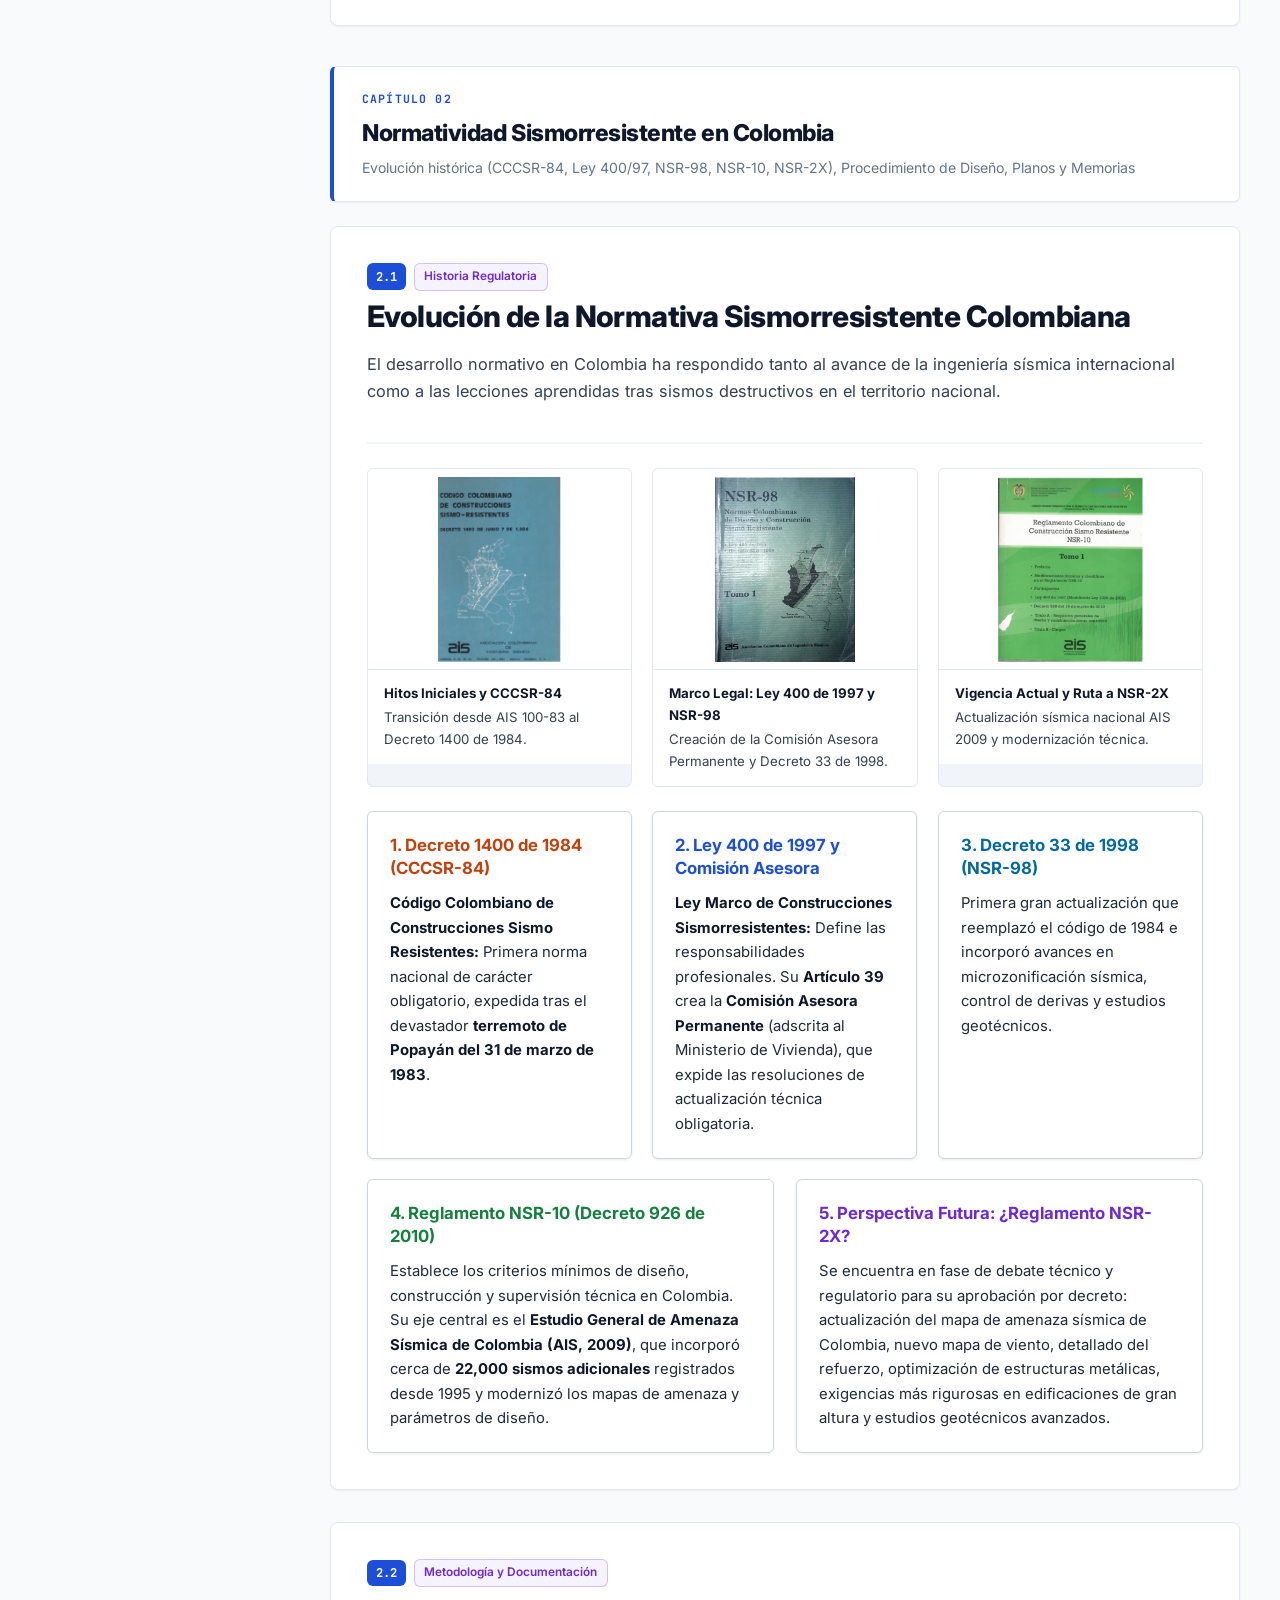
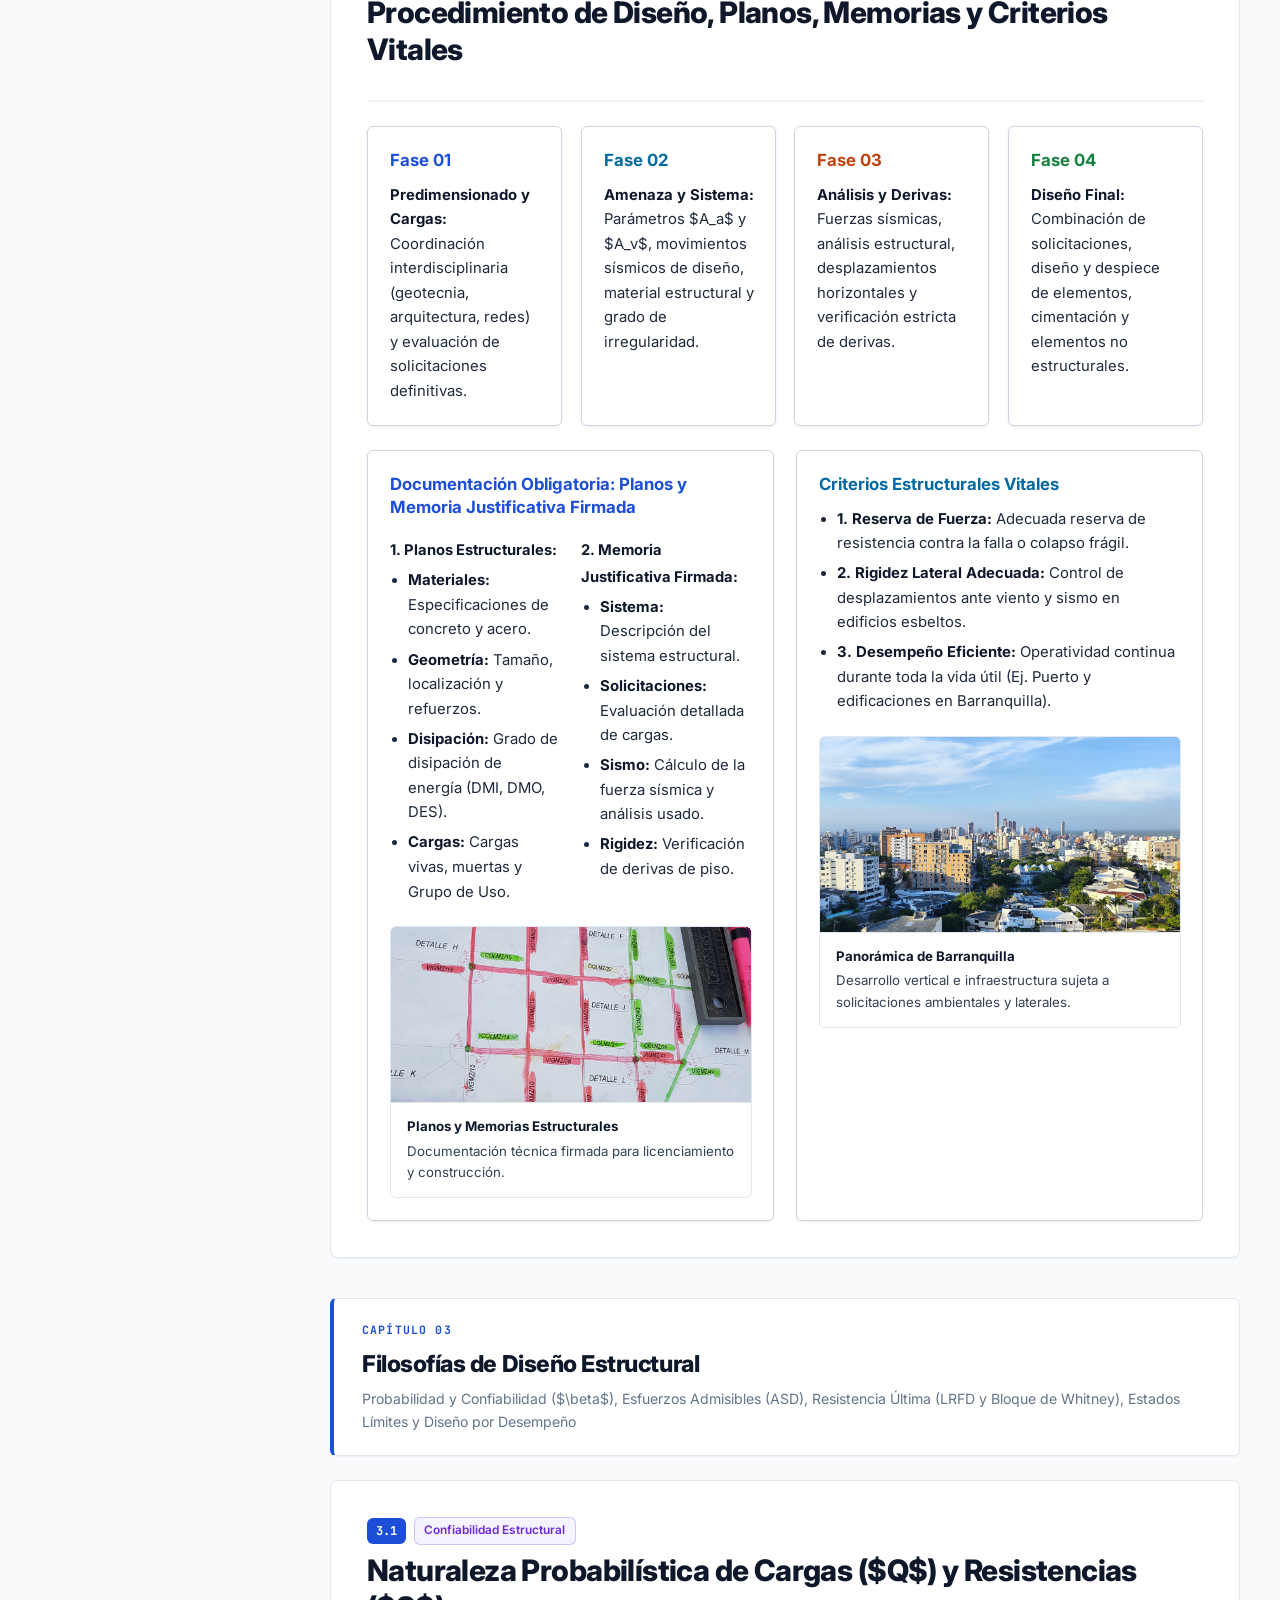
==== commit 2af4e591: "feat(mod01-09): unificar titulos sidebar, botones simuladores, estructura macro-cards y diseno respo" ====
--- a/modulos/modulo-01-introduccion.html
+++ b/modulos/modulo-01-introduccion.html
@@ -77,24 +77,24 @@
       <div>
         <div class="sidebar-section-title">Contenido del Módulo 01</div>
         <ul class="toc-list">
-          <li><a href="#portada-mod01" class="toc-link active"><span class="toc-num">00</span> Portada y Bibliografía</a></li>
-          <li><a href="#sec-concepto-diseno" class="toc-link"><span class="toc-num">1.1</span> ¿Qué es el Diseño Estructural?</a></li>
-          <li><a href="#sec-consideraciones" class="toc-link"><span class="toc-num">1.2</span> Las 5 Consideraciones</a></li>
-          <li><a href="#sec-funcionalidad" class="toc-link"><span class="toc-num">1.2.1</span> Funcionalidad del Sistema</a></li>
-          <li><a href="#sec-economia" class="toc-link"><span class="toc-num">1.2.2</span> Economía y Ciclo de Vida</a></li>
-          <li><a href="#sec-adecuacion" class="toc-link"><span class="toc-num">1.2.3</span> Adecuación: R, K, μ y Fatiga</a></li>
-          <li><a href="#sec-durabilidad" class="toc-link"><span class="toc-num">1.2.4</span> Durabilidad y Protección</a></li>
-          <li><a href="#sec-estetica-congo" class="toc-link"><span class="toc-num">1.2.5</span> Estética: Caso Congo y Obras</a></li>
-          <li><a href="#sec-restricciones" class="toc-link"><span class="toc-num">1.3</span> Las 4 Restricciones</a></li>
-          <li><a href="#sec-milagros" class="toc-link"><span class="toc-num">1.4</span> Unión Físico-Química (Milagros)</a></li>
-          <li><a href="#sec-evolucion-normativa" class="toc-link"><span class="toc-num">2.1</span> Evolución Normativa</a></li>
-          <li><a href="#sec-procedimiento-memorias" class="toc-link"><span class="toc-num">2.2</span> Procedimiento y Planos</a></li>
-          <li><a href="#sec-probabilidad" class="toc-link"><span class="toc-num">3.1</span> Teoría Probabilística ($Q$ vs $S$)</a></li>
-          <li><a href="#sec-asd-elastico" class="toc-link"><span class="toc-num">3.2</span> Filosofía ASD (Elástico)</a></li>
-          <li><a href="#sec-lrfd-whitney" class="toc-link"><span class="toc-num">3.3</span> Filosofía LRFD y Whitney</a></li>
-          <li><a href="#sec-estados-limites" class="toc-link"><span class="toc-num">3.4</span> Diseño por Estados Límites</a></li>
-          <li><a href="#sec-desempeno-vision2000" class="toc-link"><span class="toc-num">3.5</span> Diseño por Desempeño (PBEE)</a></li>
-          <li><a href="#sec-lab-interactivo" class="toc-link"><span class="toc-num">4.0</span> Laboratorio Matemático</a></li>
+          <li><a href="#portada-mod01" class="toc-link active"><span class="toc-num">00</span> <span>Portada y Bibliografía</span></a></li>
+          <li><a href="#sec-concepto-diseno" class="toc-link"><span class="toc-num">1.1</span> <span>¿Qué es el Diseño Estructural?</span></a></li>
+          <li><a href="#sec-consideraciones" class="toc-link"><span class="toc-num">1.2</span> <span>Las 5 Consideraciones</span></a></li>
+          <li><a href="#sec-funcionalidad" class="toc-link"><span class="toc-num">1.2.1</span> <span>Funcionalidad del Sistema</span></a></li>
+          <li><a href="#sec-economia" class="toc-link"><span class="toc-num">1.2.2</span> <span>Economía y Ciclo de Vida</span></a></li>
+          <li><a href="#sec-adecuacion" class="toc-link"><span class="toc-num">1.2.3</span> <span>Adecuación: R, K, μ y Fatiga</span></a></li>
+          <li><a href="#sec-durabilidad" class="toc-link"><span class="toc-num">1.2.4</span> <span>Durabilidad y Protección</span></a></li>
+          <li><a href="#sec-estetica-congo" class="toc-link"><span class="toc-num">1.2.5</span> <span>Estética: Caso Congo y Obras</span></a></li>
+          <li><a href="#sec-restricciones" class="toc-link"><span class="toc-num">1.3</span> <span>Las 4 Restricciones</span></a></li>
+          <li><a href="#sec-milagros" class="toc-link"><span class="toc-num">1.4</span> <span>Unión Físico-Química (Milagros)</span></a></li>
+          <li><a href="#sec-evolucion-normativa" class="toc-link"><span class="toc-num">2.1</span> <span>Evolución Normativa</span></a></li>
+          <li><a href="#sec-procedimiento-memorias" class="toc-link"><span class="toc-num">2.2</span> <span>Procedimiento y Planos</span></a></li>
+          <li><a href="#sec-probabilidad" class="toc-link"><span class="toc-num">3.1</span> <span>Teoría Probabilística ($Q$ vs $S$)</span></a></li>
+          <li><a href="#sec-asd-elastico" class="toc-link"><span class="toc-num">3.2</span> <span>Filosofía ASD (Elástico)</span></a></li>
+          <li><a href="#sec-lrfd-whitney" class="toc-link"><span class="toc-num">3.3</span> <span>Filosofía LRFD y Whitney</span></a></li>
+          <li><a href="#sec-estados-limites" class="toc-link"><span class="toc-num">3.4</span> <span>Diseño por Estados Límites</span></a></li>
+          <li><a href="#sec-desempeno-vision2000" class="toc-link"><span class="toc-num">3.5</span> <span>Diseño por Desempeño (PBEE)</span></a></li>
+          <li><a href="#sec-lab-interactivo" class="toc-link"><span class="toc-num">4.0</span> <span>Laboratorio Matemático</span></a></li>
         </ul>
       </div>
 
--- a/assets/css/styles.css
+++ b/assets/css/styles.css
@@ -1736,6 +1736,23 @@
   font-weight: 600;
   cursor: pointer;
   transition: all 0.2s ease;
+  white-space: nowrap;
+}
+
+.sim-mode-btn > span {
+  display: inline-flex;
+  align-items: center;
+  gap: 0.2rem;
+  white-space: nowrap;
+}
+
+.sim-mode-btn sub,
+.sim-mode-btn sup {
+  font-size: 0.74em;
+  line-height: 1;
+  vertical-align: baseline;
+  position: relative;
+  top: 0.22em;
 }
 
 .sim-mode-btn:hover {
@@ -5721,38 +5738,193 @@
   background: var(--bg-surface);
   border: 1.2px solid var(--border-color);
   border-radius: var(--radius-md);
-  padding: 1rem 1.25rem;
-  margin: 1.15rem 0;
-  box-shadow: inset 0 1px 3px rgba(0, 0, 0, 0.02);
+  padding: 1.15rem 1.25rem;
+  margin: 1.25rem 0;
+  box-shadow: 0 2px 8px rgba(15, 23, 42, 0.04);
+}
+
+.sim-tachometer-header {
+  display: flex;
+  justify-content: space-between;
+  align-items: center;
+  flex-wrap: wrap;
+  gap: 0.65rem;
+  margin-bottom: 0.85rem;
+}
+
+.sim-tachometer-title {
+  font-weight: 800;
+  font-size: 0.94rem;
+  color: var(--text-main);
+  display: flex;
+  align-items: center;
+  gap: 0.4rem;
+}
+
+.sim-tacho-zone-badge {
+  font-size: 0.76rem;
+  font-weight: 800;
+  padding: 0.35rem 0.75rem;
+  border-radius: 9999px;
+  letter-spacing: 0.02em;
+  box-shadow: 0 1px 3px rgba(0, 0, 0, 0.06);
 }
 
 .sim-tacho-track {
   position: relative;
-  height: 28px;
-  border-radius: 6px;
+  height: 36px;
+  border-radius: 8px;
+  overflow: visible;
+  display: flex;
+  background: #E2E8F0;
+  box-shadow: inset 0 2px 4px rgba(0, 0, 0, 0.12);
+  margin-bottom: 0.35rem;
+}
+
+.sim-tacho-seg {
+  display: flex;
+  flex-direction: column;
+  align-items: center;
+  justify-content: center;
+  font-weight: 800;
+  font-size: 0.72rem;
+  line-height: 1.15;
+  text-shadow: 0 1px 2px rgba(0, 0, 0, 0.35);
+  user-select: none;
   overflow: hidden;
-  display: flex;
-  background: #E2E8F0;
-  box-shadow: inset 0 1px 3px rgba(0, 0, 0, 0.15);
+  text-overflow: ellipsis;
+  white-space: nowrap;
+  padding: 0 2px;
+}
+
+.sim-tacho-seg small {
+  font-size: 0.62rem;
+  font-weight: 700;
+  opacity: 0.92;
 }
 
 .sim-tacho-needle {
   position: absolute;
-  top: -3px;
-  bottom: -3px;
-  width: 7px;
+  top: -6px;
+  bottom: -6px;
+  width: 9px;
   background: #0F172A;
-  border: 1.5px solid #FFFFFF;
-  border-radius: 3.5px;
+  border: 2px solid #FFFFFF;
+  border-radius: 5px;
   transform: translateX(-50%);
   transition: left 0.18s cubic-bezier(0.4, 0, 0.2, 1);
-  box-shadow: 0 0 8px rgba(0, 0, 0, 0.45);
+  box-shadow: 0 0 10px rgba(0, 0, 0, 0.5);
+  z-index: 5;
 }
 
 html[data-theme="dark"] .sim-tacho-needle {
   background: #F8FAFC;
   border-color: #0F172A;
-  box-shadow: 0 0 8px rgba(255, 255, 255, 0.45);
+  box-shadow: 0 0 10px rgba(255, 255, 255, 0.6);
+}
+
+.sim-tacho-ticks {
+  position: relative;
+  height: 24px;
+  margin-top: 4px;
+  font-size: 0.72rem;
+  color: var(--text-muted);
+  font-weight: 700;
+}
+
+.sim-tacho-tick {
+  position: absolute;
+  transform: translateX(-50%);
+  text-align: center;
+  white-space: nowrap;
+  font-family: var(--font-mono, monospace);
+  font-size: 0.72rem;
+}
+
+.sim-tacho-tick::before {
+  content: "";
+  display: block;
+  width: 1.5px;
+  height: 5px;
+  background: var(--border-color);
+  margin: 0 auto 2px auto;
+}
+
+.sim-tacho-legend-grid {
+  display: grid;
+  grid-template-columns: repeat(auto-fit, minmax(140px, 1fr));
+  gap: 0.5rem;
+  margin-top: 0.85rem;
+  padding-top: 0.75rem;
+  border-top: 1px solid var(--border-color);
+}
+
+.sim-tacho-legend-item {
+  display: flex;
+  align-items: flex-start;
+  gap: 0.45rem;
+  padding: 0.45rem 0.55rem;
+  border-radius: 6px;
+  background: var(--bg-accent-soft);
+  border: 1px solid var(--border-color);
+  font-size: 0.74rem;
+  line-height: 1.25;
+}
+
+.sim-tacho-legend-item strong {
+  display: block;
+  font-size: 0.76rem;
+  margin-bottom: 0.15rem;
+}
+
+.sim-tacho-legend-item small {
+  display: block;
+  color: var(--text-muted);
+  font-size: 0.68rem;
+}
+
+.sim-tacho-legend-item.z1 strong { color: #15803D; }
+.sim-tacho-legend-item.z2 strong { color: #1D4ED8; }
+.sim-tacho-legend-item.z3a strong { color: #B45309; }
+.sim-tacho-legend-item.z3b strong { color: #C2410C; }
+.sim-tacho-legend-item.z4 strong { color: #B91C1C; }
+
+.tacho-dot {
+  width: 9px;
+  height: 9px;
+  border-radius: 50%;
+  flex-shrink: 0;
+  margin-top: 3px;
+}
+.dot-z1 { background: #22C55E; }
+.dot-z2 { background: #3B82F6; }
+.dot-z3a { background: #F59E0B; }
+.dot-z3b { background: #EA580C; }
+.dot-z4 { background: #DC2626; }
+
+.sim-tacho-metrics {
+  display: grid;
+  grid-template-columns: repeat(auto-fit, minmax(210px, 1fr));
+  gap: 0.55rem;
+  margin-top: 0.75rem;
+}
+
+.sim-tacho-metric-pill {
+  padding: 0.5rem 0.75rem;
+  background: var(--bg-surface);
+  border: 1px solid var(--border-color);
+  border-radius: 6px;
+  font-size: 0.78rem;
+  color: var(--text-muted);
+  display: flex;
+  flex-direction: column;
+  gap: 0.15rem;
+}
+
+.sim-tacho-metric-pill strong {
+  font-size: 0.88rem;
+  color: var(--text-main);
+  font-family: var(--font-mono, monospace);
 }
 
 
@@ -5769,16 +5941,25 @@
   width: 100% !important;
   display: flex !important;
   flex-direction: column !important;
+  align-items: stretch !important;
+  justify-self: stretch !important;
   gap: 0.5rem !important;
 }
 
 .diagram-interactive-wrap {
   position: relative;
+  width: 100% !important;
   border-radius: var(--radius-sm);
   overflow: hidden;
   cursor: pointer;
   border: 1px solid var(--border-color);
   transition: border-color var(--transition), box-shadow var(--transition);
+}
+
+.diagram-interactive-wrap svg {
+  width: 100% !important;
+  height: auto !important;
+  display: block;
 }
 
 .diagram-interactive-wrap:hover {
@@ -6245,3 +6426,82 @@
 html[data-theme="dark"] .example-statement strong {
   color: #60A5FA !important;
 }
+
+/* ==========================================================================
+   ICONO DE LUPA EN HOVER Y AMPLIACIÓN SVG EN EJERCICIOS (.diagram-figure)
+   ========================================================================== */
+.diagram-figure {
+  position: relative;
+}
+
+.svg-zoom-lens-btn {
+  position: absolute;
+  top: 12px;
+  right: 12px;
+  width: 34px;
+  height: 34px;
+  border-radius: 8px;
+  border: 1px solid rgba(2, 132, 199, 0.45);
+  background: rgba(255, 255, 255, 0.94);
+  color: #0369A1;
+  display: inline-flex;
+  align-items: center;
+  justify-content: center;
+  cursor: zoom-in;
+  opacity: 0;
+  transform: scale(0.92);
+  transition: opacity 0.2s ease, transform 0.2s ease, background 0.2s ease, color 0.2s ease, box-shadow 0.2s ease;
+  box-shadow: 0 4px 12px rgba(15, 23, 42, 0.14);
+  z-index: 15;
+  padding: 0;
+}
+
+.diagram-figure:hover .svg-zoom-lens-btn,
+.svg-zoom-lens-btn:focus-visible {
+  opacity: 1;
+  transform: scale(1);
+}
+
+.svg-zoom-lens-btn:hover {
+  background: #0284C7;
+  color: #FFFFFF;
+  border-color: #0284C7;
+  transform: scale(1.08);
+  box-shadow: 0 6px 16px rgba(2, 132, 199, 0.35);
+}
+
+html[data-theme="dark"] .svg-zoom-lens-btn {
+  background: rgba(15, 23, 42, 0.92);
+  color: #38BDF8;
+  border-color: rgba(56, 189, 248, 0.45);
+  box-shadow: 0 4px 14px rgba(0, 0, 0, 0.45);
+}
+
+html[data-theme="dark"] .svg-zoom-lens-btn:hover {
+  background: #0284C7;
+  color: #FFFFFF;
+  border-color: #38BDF8;
+}
+
+.lightbox-svg-stage {
+  width: min(92vw, 1100px);
+  max-height: 82vh;
+  background: #FFFFFF;
+  border-radius: var(--radius-md);
+  padding: 1.25rem;
+  box-shadow: 0 20px 50px rgba(0, 0, 0, 0.7);
+  overflow: auto;
+  display: none;
+  align-items: center;
+  justify-content: center;
+}
+
+.lightbox-svg-stage svg {
+  width: 100% !important;
+  max-width: 1040px !important;
+  height: auto !important;
+  max-height: 76vh !important;
+  display: block;
+  margin: 0 auto;
+}
+
